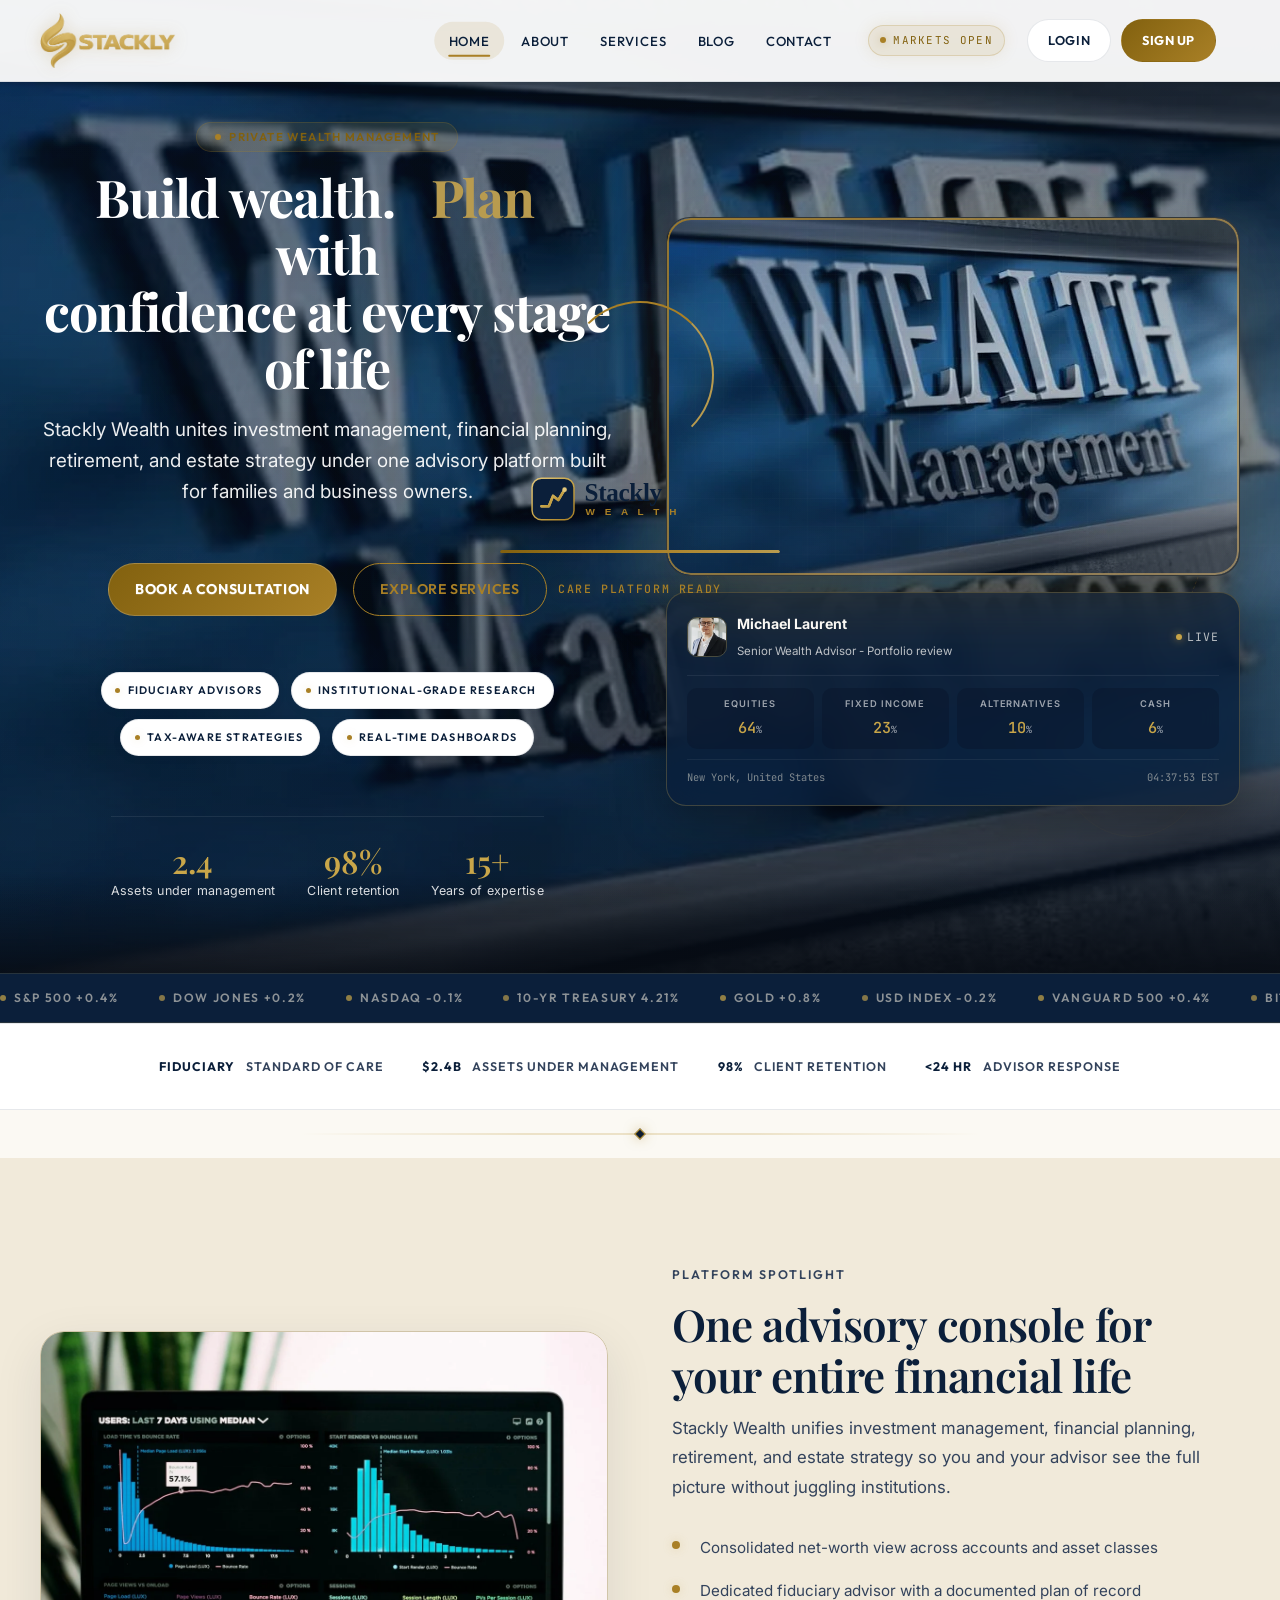
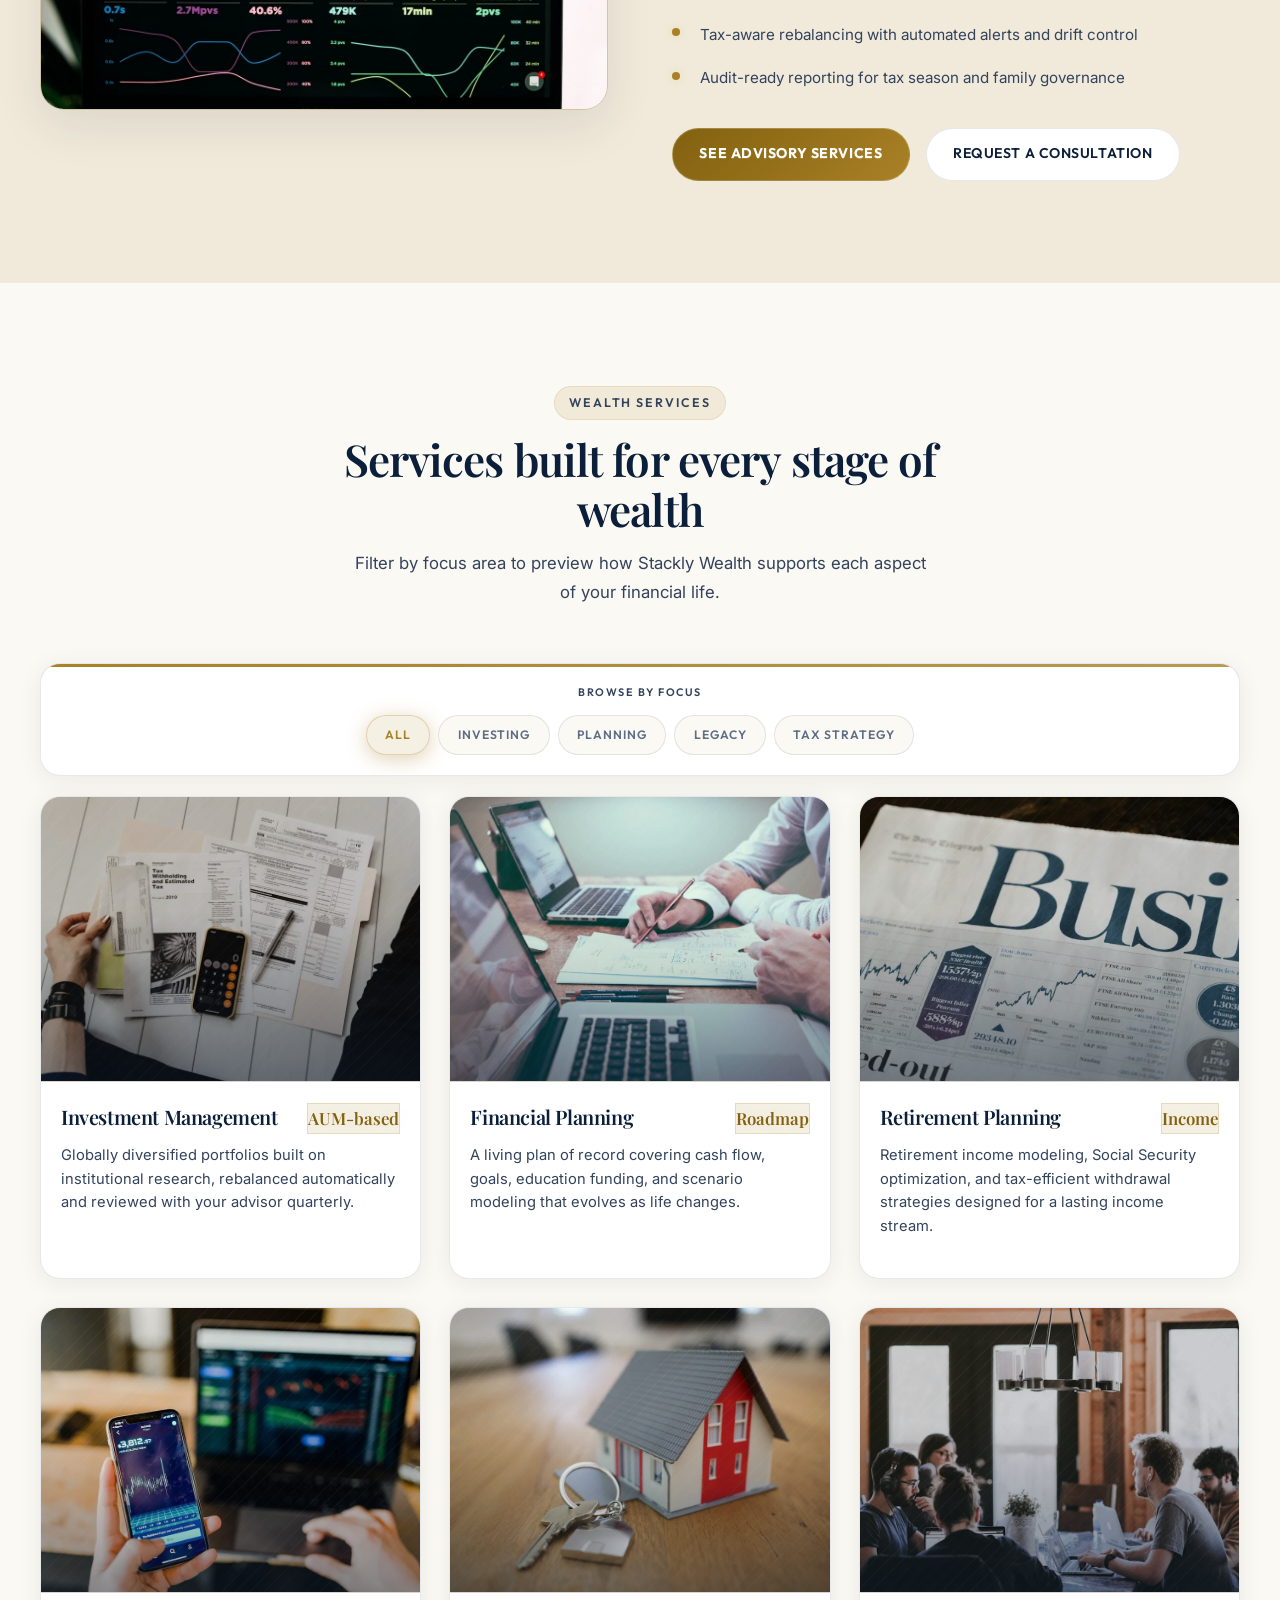
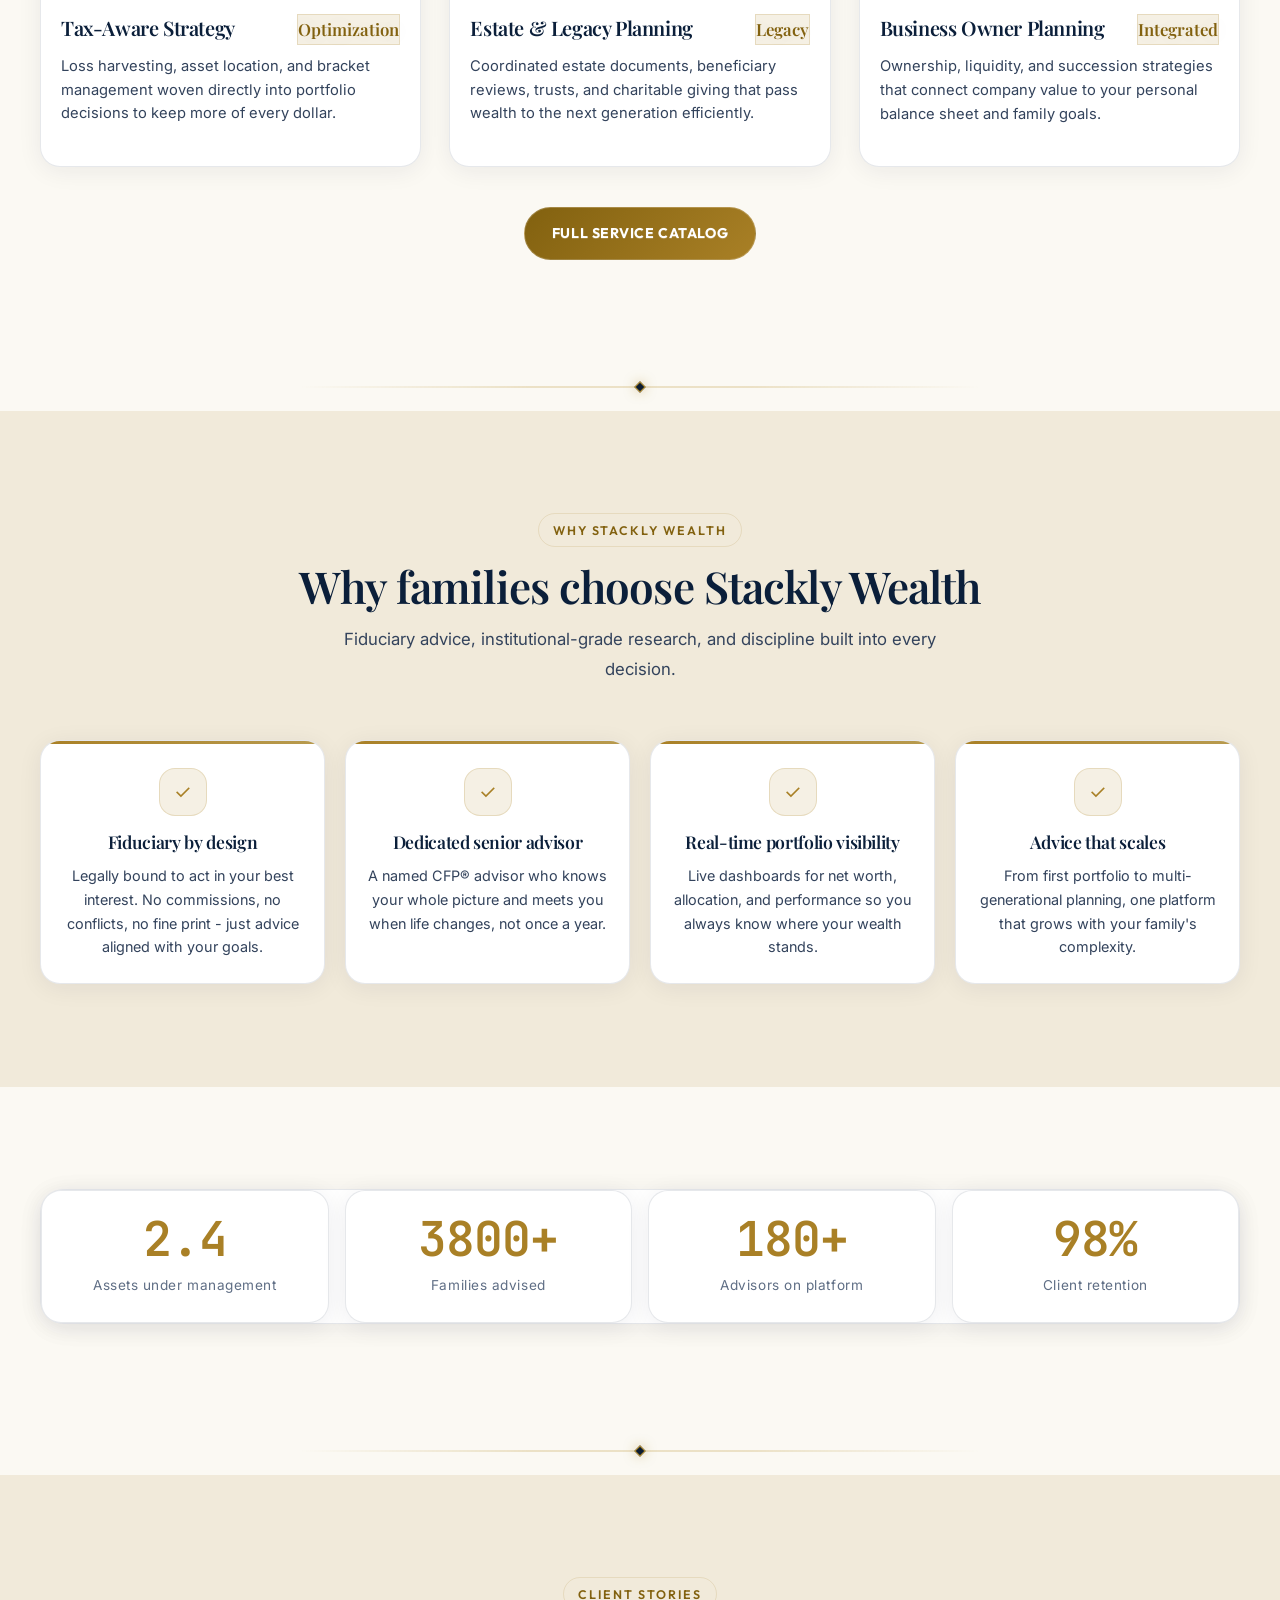
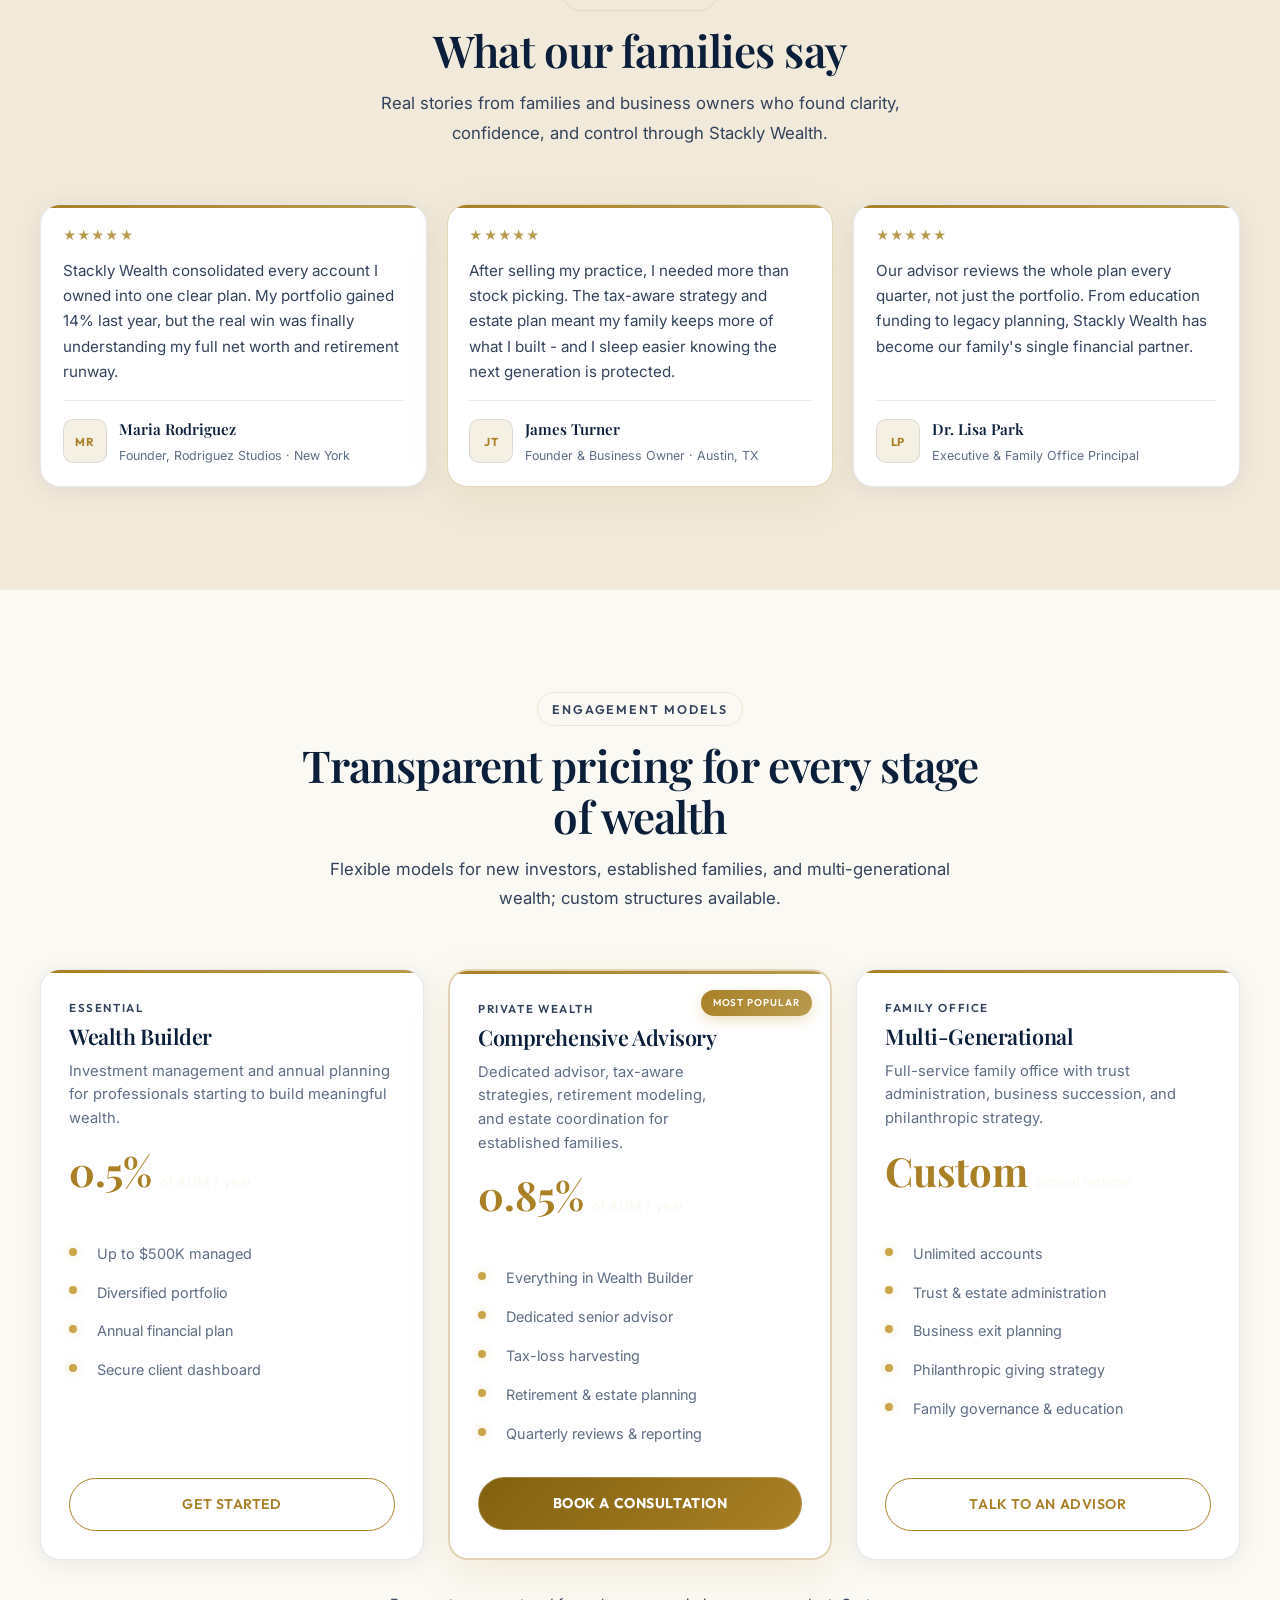
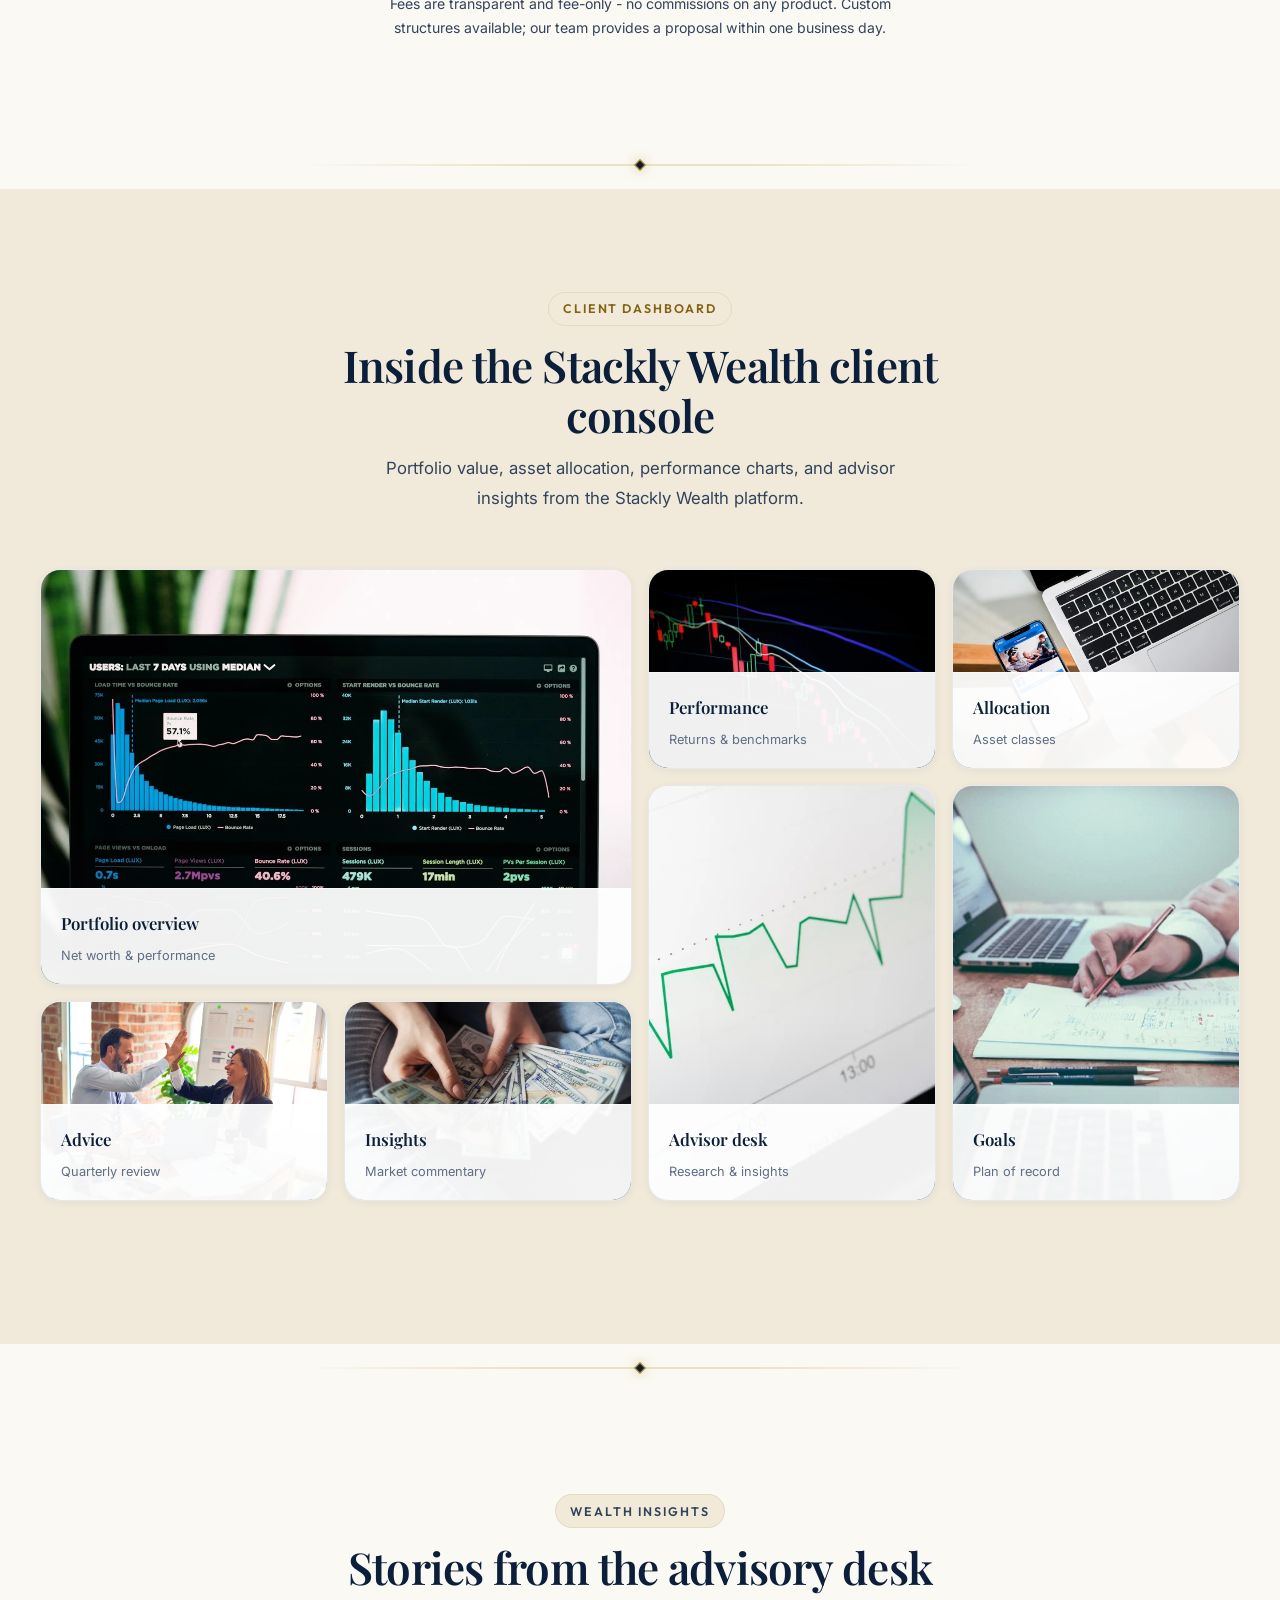
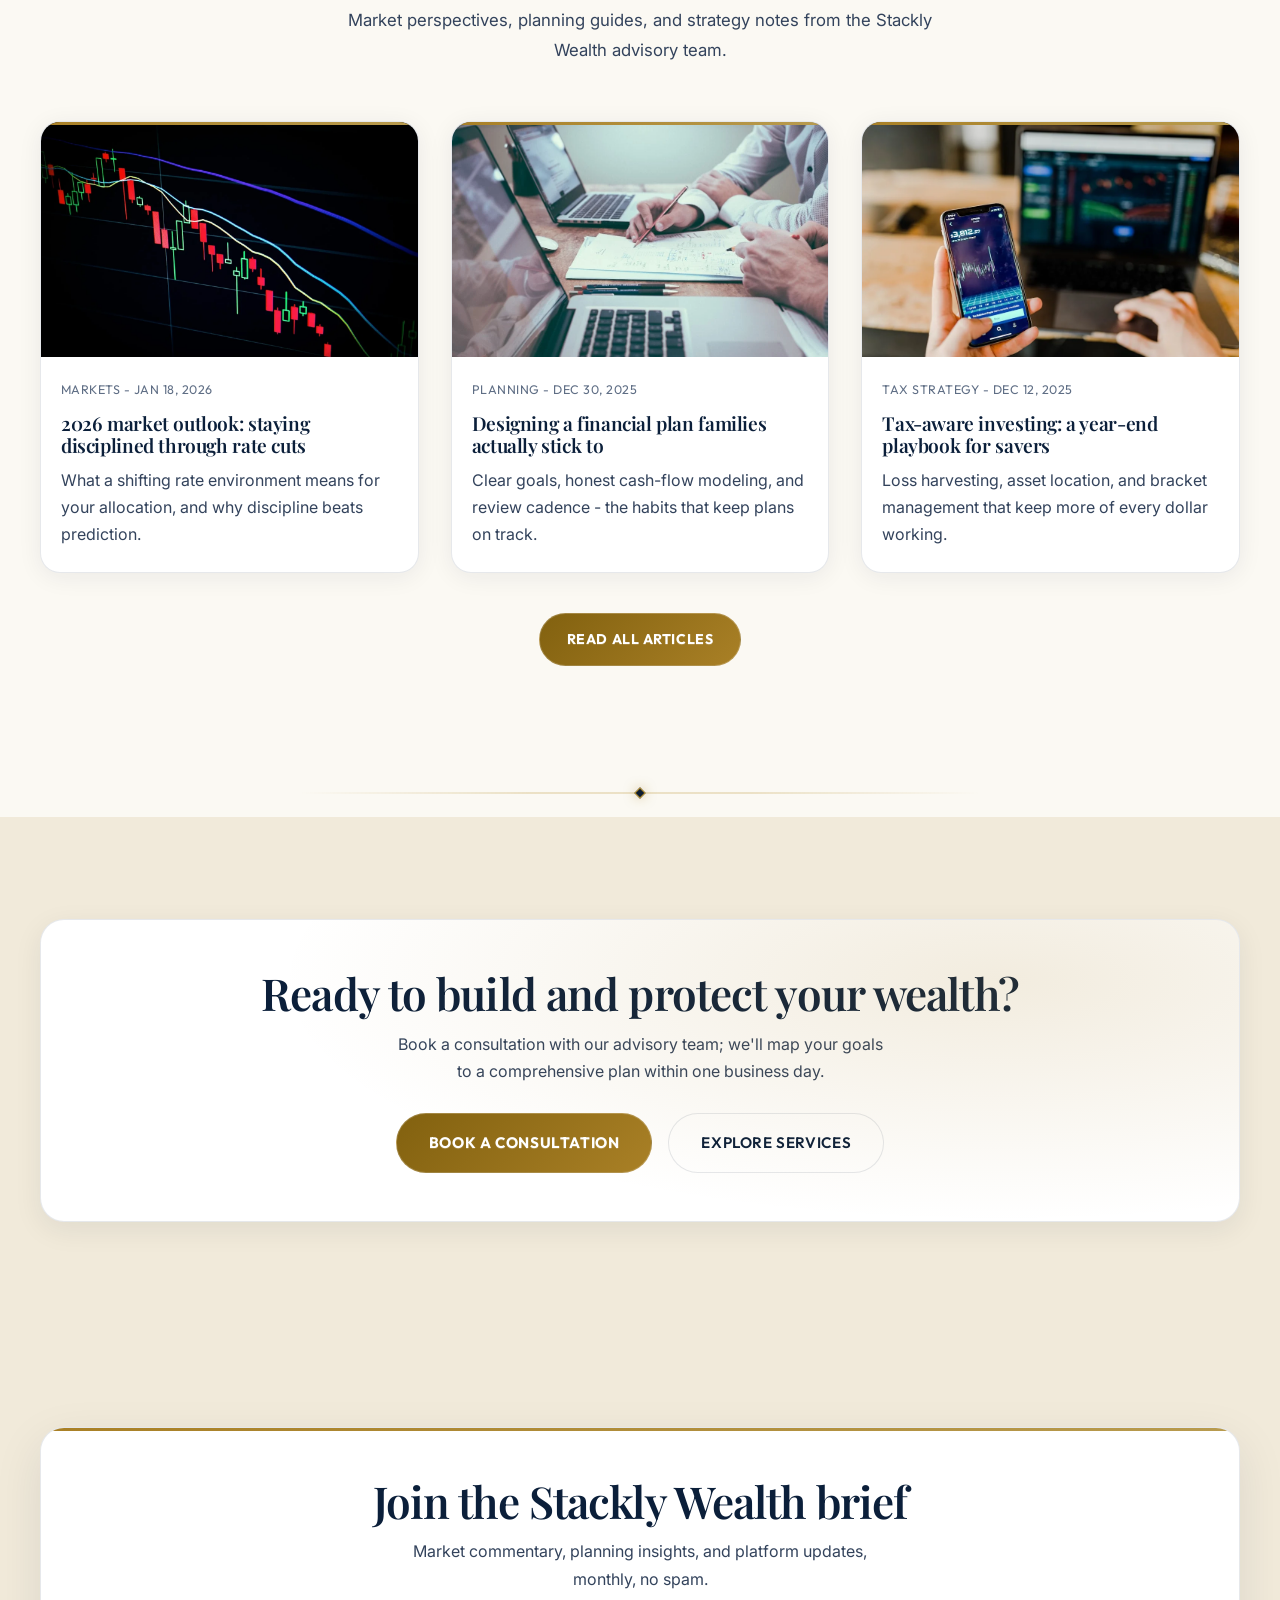
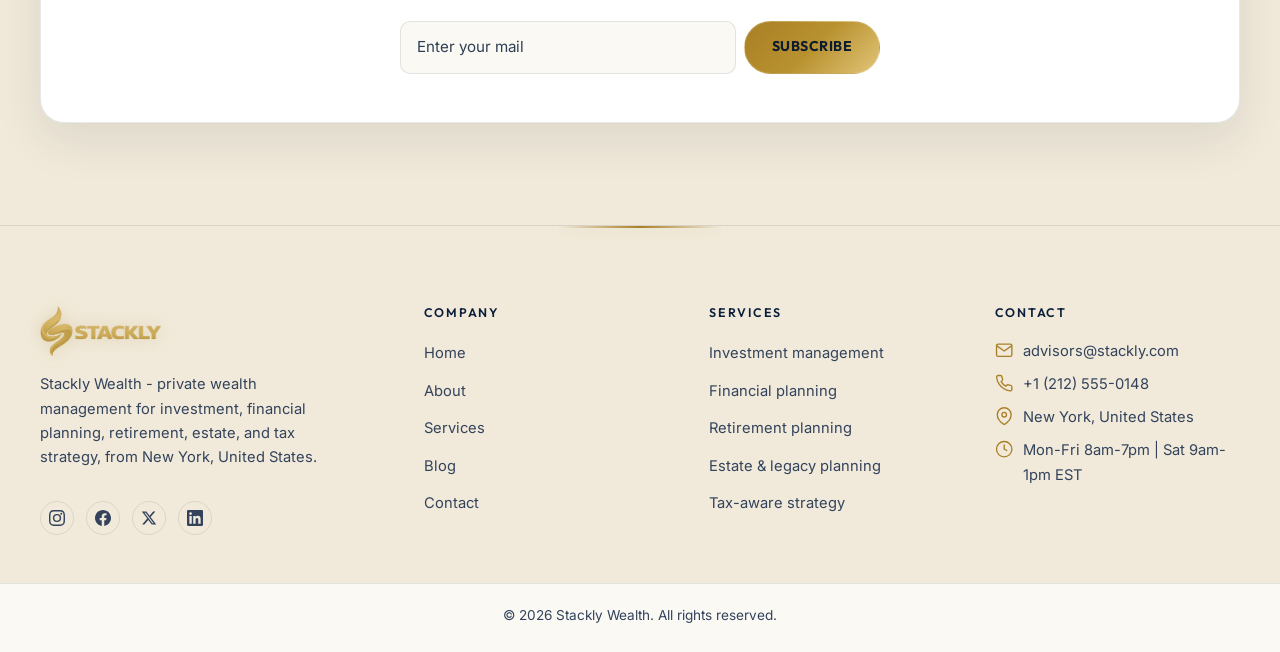
==== index.html @ 8147ce4f "Add files via upload" ====
﻿<!DOCTYPE html>
<html lang="en">
<head>
  <meta charset="UTF-8">
  <meta name="viewport" content="width=device-width, initial-scale=1.0">
  <meta name="description" content="Stackly Wealth - Private wealth management for investment, financial, retirement, estate, and tax planning. Build wealth, protect what matters, and plan for tomorrow.">
  <meta name="theme-color" content="#FBF9F3">
  <title>Stackly Wealth - Private Wealth Management</title>
  <link rel="preconnect" href="https://fonts.googleapis.com">
  <link rel="preconnect" href="https://fonts.gstatic.com" crossorigin>
  <link href="https://fonts.googleapis.com/css2?family=Inter:wght@400;500;600&family=JetBrains+Mono:wght@400;500&family=Outfit:wght@500;600&family=Playfair+Display:wght@500;600;700&display=swap" rel="stylesheet">
  <link rel="stylesheet" href="css/style.css">
  <link rel="stylesheet" href="css/responsive.css">
  <link rel="stylesheet" href="css/premium.css">
  <link rel="stylesheet" href="css/wealth.css">
  <link rel="stylesheet" href="css/light-theme.css">
  <link rel="stylesheet" href="https://cdn.jsdelivr.net/npm/aos@2.3.1/dist/aos.css">
</head>
<body class="page-home page-hero-overlay premium-theme theme-light">

  <div id="preloader" aria-hidden="true">
    <div class="preloader__stage">
      <div class="preloader__ring" aria-hidden="true"><span class="preloader__ring-arc"></span></div>
      <img class="preloader__logo" src="images/stackly-wealth-logo.svg" alt="Stackly Wealth" width="220" height="48" decoding="async">
      <div class="preloader__progress" role="progressbar" aria-label="Loading" aria-valuemin="0" aria-valuemax="100" aria-valuenow="0">
        <span class="preloader__progress-fill"></span>
      </div>
      <p class="preloader__tagline" data-boot-messages="Loading market data...|Syncing portfolios...|Calibrating risk models...|Welcome to Stackly Wealth">Loading market data...</p>
    </div>
  </div>

  <header class="site-header site-header--pro" id="site-header" data-header>
    <div class="container site-header__inner">
      <a class="logo logo--pro" href="index.html" aria-label="Stackly Wealth home">
        <img class="logo__img" src="images/logo.webp" alt="Stackly Wealth" width="200" height="44" decoding="async">
      </a>
      <button type="button" class="nav-toggle" id="nav-toggle" aria-expanded="false" aria-controls="nav-wrap" aria-label="Open menu">
        <span class="nav-toggle__bar"></span>
        <span class="nav-toggle__bar"></span>
        <span class="nav-toggle__bar"></span>
      </button>
      <div class="site-header__nav-wrap" id="nav-wrap">
        <div class="site-header__nav-inner">
          <nav class="site-header__nav" aria-label="Main navigation">
            <ul class="nav-list">
              <li><a class="nav-link is-active" href="index.html" data-nav-file="index.html">Home</a></li>
              <li><a class="nav-link" href="about.html" data-nav-file="about.html">About</a></li>
              <li><a class="nav-link" href="services.html" data-nav-file="services.html">Services</a></li>
              <li><a class="nav-link" href="blog.html" data-nav-file="blog.html">Blog</a></li>
              <li><a class="nav-link" href="contact.html" data-nav-file="contact.html">Contact</a></li>
            </ul>
          </nav>
          <div class="site-header__actions">
            <a class="btn btn--nav-login" href="login.html" data-nav-file="login.html">Login</a>
            <a class="btn btn--nav-register" href="register.html">Sign up</a>
          </div>
        </div>
      </div>
    </div>
  </header>

  <main class="site-main">

    <section class="hero-premium hero-premium--video hero-premium--wealth hero-premium--split-light hero-bg" id="hero" aria-labelledby="hero-title">
      <div class="hero-premium__media" aria-hidden="true">
        <video class="hero-premium__video" autoplay muted loop playsinline preload="auto" poster="images/hero-pic1.webp">
          <source src="images/hero-pic1.mp4" type="video/mp4">
        </video>
        <div class="hero-premium__overlay" aria-hidden="true"></div>
      </div>
      <div class="container hero-split">
        <div class="hero-split__copy" data-aos="fade-right">
          <div class="hero-premium__content hero-wealth-hero__content">
            <span class="hero-premium__kicker">Private wealth management</span>
            <h1 id="hero-title">Build wealth. <span class="hero-premium__accent hero-rotate" data-hero-rotate data-hero-words="Invest|Plan|Protect|Grow">Invest</span> with<br>confidence at every stage of life</h1>
            <p class="hero-premium__lead lead">Stackly Wealth unites investment management, financial planning, retirement, and estate strategy under one advisory platform built for families and business owners.</p>
            <div class="hero-premium__actions">
              <a class="btn btn--primary" href="404.html">Book a consultation</a>
              <a class="btn btn--outline-dark" href="404.html">Explore services</a>
            </div>
            <ul class="hero-premium__brands" aria-label="Platform trust markers">
              <li class="hero-premium__brand-pill">Fiduciary advisors</li>
              <li class="hero-premium__brand-pill">Institutional-grade research</li>
              <li class="hero-premium__brand-pill">Tax-aware strategies</li>
              <li class="hero-premium__brand-pill">Real-time dashboards</li>
            </ul>
            <div class="hero-wealth-stats hero-wealth-stats--inline" data-hero-stats data-aos="fade-up" data-aos-delay="100">
              <div class="hero-wealth-stats__item">
                <span class="hero-wealth-stats__value"><span class="stat-counter" data-target="2.4" data-format="billion" data-prefix="$" data-decimals="1">0</span></span>
                <span class="hero-wealth-stats__label">Assets under management</span>
              </div>
              <div class="hero-wealth-stats__item">
                <span class="hero-wealth-stats__value"><span class="stat-counter" data-target="98" data-format="percent">0</span></span>
                <span class="hero-wealth-stats__label">Client retention</span>
              </div>
              <div class="hero-wealth-stats__item">
                <span class="hero-wealth-stats__value"><span class="stat-counter" data-target="15" data-format="plus">0</span></span>
                <span class="hero-wealth-stats__label">Years of expertise</span>
              </div>
            </div>
          </div>
        </div>
        <div class="hero-split__visual" data-aos="fade-left" data-aos-delay="100">
          <span class="hero-split__aura hero-split__aura--indigo" aria-hidden="true"></span>
          <span class="hero-split__aura hero-split__aura--coral" aria-hidden="true"></span>
          <span class="hero-split__orbit" aria-hidden="true"></span>
          <div class="hero-split__media-card">
            <span class="hero-split__media-shine" aria-hidden="true"></span>
            <span class="hero-split__media-grid" aria-hidden="true"></span>
            <div class="hero-premium__video hero-premium__video--image" role="img" aria-label="Wealth advisor reviewing portfolio performance on a laptop" style="background-image:url('images/hero-pic1.webp')"></div>
            <div class="hero-premium__overlay hero-split__overlay" aria-hidden="true"></div>
          </div>
          <aside class="hero-portfolio-strip hero-split__telemetry" data-hero-telemetry aria-label="Live portfolio preview">
            <div class="hero-portfolio-strip__session">
              <img class="hero-portfolio-strip__avatar" src="images/advisor-1.webp" alt="" width="40" height="40" loading="lazy" decoding="async">
              <div>
                <strong>Michael Laurent</strong>
                <span>Senior Wealth Advisor - Portfolio review</span>
              </div>
              <span class="hero-portfolio-strip__live"><span class="hero-portfolio-strip__dot" aria-hidden="true"></span> Live</span>
            </div>
            <dl class="hero-portfolio-strip__grid">
              <div><dt>Equities</dt><dd><span data-telemetry="hr">62</span><small>%</small></dd></div>
              <div><dt>Fixed income</dt><dd><span data-telemetry="spo2">24</span><small>%</small></dd></div>
              <div><dt>Alternatives</dt><dd><span data-telemetry="bp">9</span><small>%</small></dd></div>
              <div><dt>Cash</dt><dd><span data-telemetry="temp">5</span><small>%</small></dd></div>
            </dl>
            <div class="hero-portfolio-strip__footer">
              <span data-telemetry="coords">New York, United States</span>
              <span data-telemetry="clock">00:00:00 EST</span>
            </div>
          </aside>
        </div>
      </div>
    </section>

    <div class="market-signal-rail" aria-hidden="true">
      <div class="market-signal-rail__track">
        <span>S&amp;P 500 +0.4%</span><span>Dow Jones +0.2%</span><span>Nasdaq -0.1%</span><span>10-Yr Treasury 4.21%</span><span>Gold +0.8%</span><span>USD Index -0.2%</span><span>Vanguard 500 +0.4%</span><span>Bitcoin +2.1%</span><span>Oil +0.3%</span><span>Fed Funds 4.25%</span>
        <span>S&amp;P 500 +0.4%</span><span>Dow Jones +0.2%</span><span>Nasdaq -0.1%</span><span>10-Yr Treasury 4.21%</span><span>Gold +0.8%</span><span>USD Index -0.2%</span><span>Vanguard 500 +0.4%</span><span>Bitcoin +2.1%</span><span>Oil +0.3%</span><span>Fed Funds 4.25%</span>
      </div>
    </div>

    <div class="trust-strip" aria-label="Trust indicators">
      <div class="container">
        <ul class="trust-strip__list">
          <li class="trust-strip__item"><strong>Fiduciary</strong> standard of care</li>
          <li class="trust-strip__item"><strong>$2.4B</strong> assets under management</li>
          <li class="trust-strip__item"><strong>98%</strong> client retention</li>
          <li class="trust-strip__item"><strong>&lt;24 hr</strong> advisor response</li>
        </ul>
      </div>
    </div>

    <section class="section section--dark" id="featured">
      <div class="container split-layout">
        <div class="split-layout__image" data-aos="fade-right">
          <img src="images/portfolio-dashboard.webp" alt="Stackly Wealth portfolio dashboard showing asset allocation and performance" width="900" height="680" loading="lazy" decoding="async">
        </div>
        <div data-aos="fade-left">
          <p class="section__kicker">Platform spotlight</p>
          <h2 class="section__title">One advisory console for your entire financial life</h2>
          <p class="split-layout__lead">Stackly Wealth unifies investment management, financial planning, retirement, and estate strategy so you and your advisor see the full picture without juggling institutions.</p>
          <ul class="checklist">
            <li>Consolidated net-worth view across accounts and asset classes</li>
            <li>Dedicated fiduciary advisor with a documented plan of record</li>
            <li>Tax-aware rebalancing with automated alerts and drift control</li>
            <li>Audit-ready reporting for tax season and family governance</li>
          </ul>
          <div class="split-layout__actions">
            <a class="btn btn--primary" href="404.html">See advisory services</a>
            <a class="btn btn--outline-light" href="404.html">Request a consultation</a>
          </div>
        </div>
      </div>
    </section>



    <section class="section section--dark section--menu-preview" id="services-preview">
      <div class="container">
        <header class="section__head section__head--center">
          <p class="section__kicker" data-aos="fade-up">Wealth services</p>
          <h2 class="section__title" data-aos="fade-up" data-aos-delay="100">Services built for every stage of wealth</h2>
          <p class="section__lead" data-aos="fade-up" data-aos-delay="150">Filter by focus area to preview how Stackly Wealth supports each aspect of your financial life.</p>
        </header>
        <div class="menu-filter-bar" data-aos="fade-up">
          <div class="menu-filter-shell glass-card">
            <p class="menu-filter-shell__label">Browse by focus</p>
            <div class="menu-tabs" data-menu-filter role="tablist" aria-label="Filter services">
              <a class="menu-tab is-active" href="404.html">All</a>
              <a class="menu-tab" href="404.html">Investing</a>
              <a class="menu-tab" href="404.html">Planning</a>
              <a class="menu-tab" href="404.html">Legacy</a>
              <a class="menu-tab" href="404.html">Tax Strategy</a>
            </div>
          </div>
        </div>
        <div class="dish-grid" data-menu-board data-aos="fade-up">
          <article class="dish-card glass-card menu-item" data-category="investing">
            <div class="dish-card__image dish-card__image--empty">
              <img src="images/investment-management.webp" alt="Investment management portfolio" width="600" height="450" loading="lazy" decoding="async">
            </div>
            <div class="dish-card__body">
              <div class="dish-card__meta"><h3 class="dish-card__name">Investment Management</h3><span class="dish-card__price">AUM-based</span></div>
              <p class="dish-card__desc">Globally diversified portfolios built on institutional research, rebalanced automatically and reviewed with your advisor quarterly.</p>
            </div>
          </article>
          <article class="dish-card glass-card menu-item" data-category="planning">
            <div class="dish-card__image dish-card__image--empty">
              <img src="images/financial-planning.webp" alt="Comprehensive financial planning" width="600" height="450" loading="lazy" decoding="async">
            </div>
            <div class="dish-card__body">
              <div class="dish-card__meta"><h3 class="dish-card__name">Financial Planning</h3><span class="dish-card__price">Roadmap</span></div>
              <p class="dish-card__desc">A living plan of record covering cash flow, goals, education funding, and scenario modeling that evolves as life changes.</p>
            </div>
          </article>
          <article class="dish-card glass-card menu-item" data-category="planning">
            <div class="dish-card__image dish-card__image--empty">
              <img src="images/retirement-planning.webp" alt="Retirement planning advisor" width="600" height="450" loading="lazy" decoding="async">
            </div>
            <div class="dish-card__body">
              <div class="dish-card__meta"><h3 class="dish-card__name">Retirement Planning</h3><span class="dish-card__price">Income</span></div>
              <p class="dish-card__desc">Retirement income modeling, Social Security optimization, and tax-efficient withdrawal strategies designed for a lasting income stream.</p>
            </div>
          </article>
          <article class="dish-card glass-card menu-item" data-category="tax">
            <div class="dish-card__image dish-card__image--empty">
              <img src="images/tax-strategy.webp" alt="Tax-aware wealth strategy" width="600" height="450" loading="lazy" decoding="async">
            </div>
            <div class="dish-card__body">
              <div class="dish-card__meta"><h3 class="dish-card__name">Tax-Aware Strategy</h3><span class="dish-card__price">Optimization</span></div>
              <p class="dish-card__desc">Loss harvesting, asset location, and bracket management woven directly into portfolio decisions to keep more of every dollar.</p>
            </div>
          </article>
          <article class="dish-card glass-card menu-item" data-category="legacy">
            <div class="dish-card__image dish-card__image--empty">
              <img src="images/estate-planning.webp" alt="Estate and legacy planning" width="600" height="450" loading="lazy" decoding="async">
            </div>
            <div class="dish-card__body">
              <div class="dish-card__meta"><h3 class="dish-card__name">Estate &amp; Legacy Planning</h3><span class="dish-card__price">Legacy</span></div>
              <p class="dish-card__desc">Coordinated estate documents, beneficiary reviews, trusts, and charitable giving that pass wealth to the next generation efficiently.</p>
            </div>
          </article>
          <article class="dish-card glass-card menu-item" data-category="planning">
            <div class="dish-card__image dish-card__image--empty">
              <img src="images/business-owner.webp" alt="Business owner planning" width="600" height="450" loading="lazy" decoding="async">
            </div>
            <div class="dish-card__body">
              <div class="dish-card__meta"><h3 class="dish-card__name">Business Owner Planning</h3><span class="dish-card__price">Integrated</span></div>
              <p class="dish-card__desc">Ownership, liquidity, and succession strategies that connect company value to your personal balance sheet and family goals.</p>
            </div>
          </article>
        </div>
        <div class="section-cta__actions" data-aos="fade-up">
          <a class="btn btn--primary" href="404.html">Full service catalog</a>
        </div>
      </div>
    </section>

    <section class="section section--canvas" id="why-us">
      <div class="container">
        <header class="section__head section__head--center">
          <p class="section__kicker" data-aos="fade-up">Why Stackly Wealth</p>
          <h2 class="section__title" data-aos="fade-up" data-aos-delay="100">Why families choose Stackly Wealth</h2>
          <p class="section__lead" data-aos="fade-up" data-aos-delay="150">Fiduciary advice, institutional-grade research, and discipline built into every decision.</p>
        </header>
        <div class="why-grid">
          <article class="why-card glass-card" data-aos="fade-up">
            <span class="why-card__icon" aria-hidden="true">&#10003;</span>
            <h3>Fiduciary by design</h3>
            <p>Legally bound to act in your best interest. No commissions, no conflicts, no fine print - just advice aligned with your goals.</p>
          </article>
          <article class="why-card glass-card" data-aos="fade-up" data-aos-delay="50">
            <span class="why-card__icon" aria-hidden="true">&#10003;</span>
            <h3>Dedicated senior advisor</h3>
            <p>A named CFP&reg; advisor who knows your whole picture and meets you when life changes, not once a year.</p>
          </article>
          <article class="why-card glass-card" data-aos="fade-up" data-aos-delay="100">
            <span class="why-card__icon" aria-hidden="true">&#10003;</span>
            <h3>Real-time portfolio visibility</h3>
            <p>Live dashboards for net worth, allocation, and performance so you always know where your wealth stands.</p>
          </article>
          <article class="why-card glass-card" data-aos="fade-up" data-aos-delay="150">
            <span class="why-card__icon" aria-hidden="true">&#10003;</span>
            <h3>Advice that scales</h3>
            <p>From first portfolio to multi-generational planning, one platform that grows with your family's complexity.</p>
          </article>
        </div>
      </div>
    </section>

    <section class="section section--cream" id="stats">
      <div class="container">
        <div class="stats-band" data-aos="fade-up">
          <div class="stat-item">
            <span class="stat-item__value"><span class="stat-counter" data-target="2.4" data-format="billion" data-prefix="$" data-decimals="1">0</span></span>
            <span class="stat-item__label">Assets under management</span>
          </div>
          <div class="stat-item">
            <span class="stat-item__value"><span class="stat-counter" data-target="3800" data-format="plus">0</span></span>
            <span class="stat-item__label">Families advised</span>
          </div>
          <div class="stat-item">
            <span class="stat-item__value"><span class="stat-counter" data-target="180" data-format="plus">0</span></span>
            <span class="stat-item__label">Advisors on platform</span>
          </div>
          <div class="stat-item">
            <span class="stat-item__value"><span class="stat-counter" data-target="98" data-format="percent">0</span></span>
            <span class="stat-item__label">Client retention</span>
          </div>
        </div>
      </div>
    </section>

    <section class="section section--dark section--testimonials" id="testimonials">
      <div class="container">
        <header class="section__head section__head--center">
          <p class="section__kicker" data-aos="fade-up">Client stories</p>
          <h2 class="section__title" data-aos="fade-up" data-aos-delay="100">What our families say</h2>
          <p class="section__lead" data-aos="fade-up" data-aos-delay="150">Real stories from families and business owners who found clarity, confidence, and control through Stackly Wealth.</p>
        </header>
        <div class="testimonial-grid" data-aos="fade-up" aria-label="Client testimonials">
          <article class="testimonial-card glass-card">
            <div class="testimonial-card__stars" aria-label="5 out of 5 stars">&#9733;&#9733;&#9733;&#9733;&#9733;</div>
            <blockquote class="testimonial-card__quote">Stackly Wealth consolidated every account I owned into one clear plan. My portfolio gained 14% last year, but the real win was finally understanding my full net worth and retirement runway.</blockquote>
            <footer class="testimonial-card__author">
              <span class="testimonial-card__avatar" aria-hidden="true">MR</span>
              <div class="testimonial-card__meta">
                <strong>Maria Rodriguez</strong>
                <span>Founder, Rodriguez Studios · New York</span>
              </div>
            </footer>
          </article>
          <article class="testimonial-card testimonial-card--featured glass-card">
            <div class="testimonial-card__stars" aria-label="5 out of 5 stars">&#9733;&#9733;&#9733;&#9733;&#9733;</div>
            <blockquote class="testimonial-card__quote">After selling my practice, I needed more than stock picking. The tax-aware strategy and estate plan meant my family keeps more of what I built - and I sleep easier knowing the next generation is protected.</blockquote>
            <footer class="testimonial-card__author">
              <span class="testimonial-card__avatar" aria-hidden="true">JT</span>
              <div class="testimonial-card__meta">
                <strong>James Turner</strong>
                <span>Founder &amp; Business Owner · Austin, TX</span>
              </div>
            </footer>
          </article>
          <article class="testimonial-card glass-card">
            <div class="testimonial-card__stars" aria-label="5 out of 5 stars">&#9733;&#9733;&#9733;&#9733;&#9733;</div>
            <blockquote class="testimonial-card__quote">Our advisor reviews the whole plan every quarter, not just the portfolio. From education funding to legacy planning, Stackly Wealth has become our family's single financial partner.</blockquote>
            <footer class="testimonial-card__author">
              <span class="testimonial-card__avatar" aria-hidden="true">LP</span>
              <div class="testimonial-card__meta">
                <strong>Dr. Lisa Park</strong>
                <span>Executive &amp; Family Office Principal</span>
              </div>
            </footer>
          </article>
        </div>
      </div>
    </section>

    <section class="section section--cream section--pricing" id="pricing">
      <div class="container">
        <header class="section__head section__head--center">
          <p class="section__kicker" data-aos="fade-up">Engagement models</p>
          <h2 class="section__title" data-aos="fade-up" data-aos-delay="100">Transparent pricing for every stage of wealth</h2>
          <p class="section__lead" data-aos="fade-up" data-aos-delay="150">Flexible models for new investors, established families, and multi-generational wealth; custom structures available.</p>
        </header>
        <div class="pricing-grid">
          <article class="pricing-card" data-aos="fade-up">
            <div class="pricing-card__head">
              <p class="pricing-card__tier">Essential</p>
              <h3 class="pricing-card__name">Wealth Builder</h3>
              <p class="pricing-card__desc">Investment management and annual planning for professionals starting to build meaningful wealth.</p>
            </div>
            <div class="pricing-card__price">
              <span class="pricing-card__amount">0.5%</span>
              <span class="pricing-card__period">of AUM / year</span>
            </div>
            <ul class="pricing-card__features checklist">
              <li>Up to $500K managed</li>
              <li>Diversified portfolio</li>
              <li>Annual financial plan</li>
              <li>Secure client dashboard</li>
            </ul>
            <a class="btn btn--outline-dark pricing-card__cta" href="404.html">Get started</a>
          </article>
          <article class="pricing-card pricing-card--featured" data-aos="fade-up" data-aos-delay="50">
            <span class="pricing-card__badge">Most popular</span>
            <div class="pricing-card__head">
              <p class="pricing-card__tier">Private Wealth</p>
              <h3 class="pricing-card__name">Comprehensive Advisory</h3>
              <p class="pricing-card__desc">Dedicated advisor, tax-aware strategies, retirement modeling, and estate coordination for established families.</p>
            </div>
            <div class="pricing-card__price">
              <span class="pricing-card__amount">0.85%</span>
              <span class="pricing-card__period">of AUM / year</span>
            </div>
            <ul class="pricing-card__features checklist">
              <li>Everything in Wealth Builder</li>
              <li>Dedicated senior advisor</li>
              <li>Tax-loss harvesting</li>
              <li>Retirement &amp; estate planning</li>
              <li>Quarterly reviews &amp; reporting</li>
            </ul>
            <a class="btn btn--primary pricing-card__cta" href="404.html">Book a consultation</a>
          </article>
          <article class="pricing-card" data-aos="fade-up" data-aos-delay="100">
            <div class="pricing-card__head">
              <p class="pricing-card__tier">Family Office</p>
              <h3 class="pricing-card__name">Multi-Generational</h3>
              <p class="pricing-card__desc">Full-service family office with trust administration, business succession, and philanthropic strategy.</p>
            </div>
            <div class="pricing-card__price">
              <span class="pricing-card__amount">Custom</span>
              <span class="pricing-card__period">annual retainer</span>
            </div>
            <ul class="pricing-card__features checklist">
              <li>Unlimited accounts</li>
              <li>Trust &amp; estate administration</li>
              <li>Business exit planning</li>
              <li>Philanthropic giving strategy</li>
              <li>Family governance &amp; education</li>
            </ul>
            <a class="btn btn--outline-dark pricing-card__cta" href="404.html">Talk to an advisor</a>
          </article>
        </div>
        <p class="pricing-note" data-aos="fade-up">Fees are transparent and fee-only - no commissions on any product. Custom structures available; our team provides a proposal within one business day.</p>
      </div>
    </section>

    <section class="section section--dark section--gallery-preview" id="gallery-preview">
      <div class="container">
        <header class="section__head section__head--center">
          <p class="section__kicker" data-aos="fade-up">Client dashboard</p>
          <h2 class="section__title" data-aos="fade-up" data-aos-delay="100">Inside the Stackly Wealth client console</h2>
          <p class="section__lead" data-aos="fade-up" data-aos-delay="150">Portfolio value, asset allocation, performance charts, and advisor insights from the Stackly Wealth platform.</p>
        </header>
        <div class="gallery-showcase" data-aos="fade-up">
          <div class="gallery-showcase__item gallery-showcase__item--hero">
            <img src="images/portfolio-dashboard.webp" alt="Main wealth management dashboard" width="900" height="700" loading="lazy" decoding="async">
            <span class="gallery-showcase__caption"><strong>Portfolio overview</strong><span>Net worth &amp; performance</span></span>
          </div>
          <div class="gallery-showcase__item">
            <img src="images/performance-chart.webp" alt="Performance chart view" width="600" height="600" loading="lazy" decoding="async">
            <span class="gallery-showcase__caption"><strong>Performance</strong><span>Returns &amp; benchmarks</span></span>
          </div>
          <div class="gallery-showcase__item">
            <img src="images/client-portal.webp" alt="Asset allocation pie chart" width="600" height="600" loading="lazy" decoding="async">
            <span class="gallery-showcase__caption"><strong>Allocation</strong><span>Asset classes</span></span>
          </div>
          <div class="gallery-showcase__item gallery-showcase__item--tall">
            <img src="images/analysis-dash.webp" alt="Advisor analytics interface" width="600" height="800" loading="lazy" decoding="async">
            <span class="gallery-showcase__caption"><strong>Advisor desk</strong><span>Research &amp; insights</span></span>
          </div>
          <div class="gallery-showcase__item gallery-showcase__item--tall">
            <img src="images/financial-planning.webp" alt="Financial goals tracker" width="600" height="800" loading="lazy" decoding="async">
            <span class="gallery-showcase__caption"><strong>Goals</strong><span>Plan of record</span></span>
          </div>
          <div class="gallery-showcase__item">
            <img src="images/advisor-meeting.webp" alt="Advisor client meeting" width="600" height="600" loading="lazy" decoding="async">
            <span class="gallery-showcase__caption"><strong>Advice</strong><span>Quarterly review</span></span>
          </div>
          <div class="gallery-showcase__item">
            <img src="images/wealth-insights.webp" alt="Wealth insights and commentary" width="600" height="600" loading="lazy" decoding="async">
            <span class="gallery-showcase__caption"><strong>Insights</strong><span>Market commentary</span></span>
          </div>
        </div>
      </div>
    </section>

    <section class="section section--cream" id="blog-preview">
      <div class="container">
        <header class="section__head section__head--center">
          <p class="section__kicker" data-aos="fade-up">Wealth insights</p>
          <h2 class="section__title" data-aos="fade-up" data-aos-delay="100">Stories from the advisory desk</h2>
          <p class="section__lead" data-aos="fade-up" data-aos-delay="150">Market perspectives, planning guides, and strategy notes from the Stackly Wealth advisory team.</p>
        </header>
        <div class="blog-grid">
          <article class="blog-card glass-card" data-aos="fade-up">
            <div class="blog-card__thumb"><img src="images/performance-chart.webp" alt="Market outlook article" width="600" height="375" loading="lazy" decoding="async"></div>
            <div class="blog-card__body">
              <p class="blog-card__meta">Markets - Jan 18, 2026</p>
              <h3>2026 market outlook: staying disciplined through rate cuts</h3>
              <p>What a shifting rate environment means for your allocation, and why discipline beats prediction.</p>
            </div>
          </article>
          <article class="blog-card glass-card" data-aos="fade-up" data-aos-delay="50">
            <div class="blog-card__thumb"><img src="images/financial-planning.webp" alt="Financial planning article" width="600" height="375" loading="lazy" decoding="async"></div>
            <div class="blog-card__body">
              <p class="blog-card__meta">Planning - Dec 30, 2025</p>
              <h3>Designing a financial plan families actually stick to</h3>
              <p>Clear goals, honest cash-flow modeling, and review cadence - the habits that keep plans on track.</p>
            </div>
          </article>
          <article class="blog-card glass-card" data-aos="fade-up" data-aos-delay="100">
            <div class="blog-card__thumb"><img src="images/tax-strategy.webp" alt="Tax strategy article" width="600" height="375" loading="lazy" decoding="async"></div>
            <div class="blog-card__body">
              <p class="blog-card__meta">Tax strategy - Dec 12, 2025</p>
              <h3>Tax-aware investing: a year-end playbook for savers</h3>
              <p>Loss harvesting, asset location, and bracket management that keep more of every dollar working.</p>
            </div>
          </article>
        </div>
        <div class="section-cta__actions" data-aos="fade-up">
          <a class="btn btn--primary" href="404.html">Read all articles</a>
        </div>
      </div>
    </section>

    <section class="section section--dark" id="reserve-cta">
      <div class="container">
        <div class="cta-band" data-aos="fade-up">
          <h2>Ready to build and protect your wealth?</h2>
          <p>Book a consultation with our advisory team; we'll map your goals to a comprehensive plan within one business day.</p>
          <div class="cta-band__actions">
            <a class="btn btn--primary btn--lg" href="404.html">Book a consultation</a>
            <a class="btn btn--outline-light btn--lg btn--no-hover-color" href="404.html">Explore services</a>
          </div>
        </div>
      </div>
    </section>

    <section class="section section--dark" id="newsletter">
      <div class="container">
        <div class="cta-band cta-band--newsletter glass-card" data-aos="fade-up">
          <h2>Join the Stackly Wealth brief</h2>
          <p>Market commentary, planning insights, and platform updates, monthly, no spam.</p>
          <form id="newsletter-form" class="cta-band__form form" data-validate action="#" method="post" novalidate>
            <div class="form-field cta-band__field">
              <label for="newsletter-email" class="visually-hidden">Email address</label>
              <div class="cta-band__controls">
                <input id="newsletter-email" name="email" type="email" autocomplete="email" placeholder="Enter your mail" required>
                <button type="submit" class="btn btn--on-accent">Subscribe</button>
              </div>
              <span class="field-error">Enter a valid email address.</span>
            </div>
          </form>
          <p class="cta-band__success is-hidden" id="newsletter-success" role="status">Thank you, you're on the list. Redirecting...</p>
        </div>
      </div>
    </section>
  </main>

  <footer class="footer-premium footer-premium--pro" id="site-footer">
    <div class="container footer-premium__grid">
      <div class="footer-brand">
        <a class="logo logo--pro" href="index.html" aria-label="Stackly Wealth home">
          <img class="logo__img" src="images/logo.webp" alt="Stackly Wealth" width="200" height="44" decoding="async">
        </a>
        <p>Stackly Wealth - private wealth management for investment, financial planning, retirement, estate, and tax strategy, from New York, United States.</p>
        <div class="footer-social">
          <a href="404.html" aria-label="Instagram"><svg viewBox="0 0 24 24" aria-hidden="true"><path d="M12 2.163c3.204 0 3.584.012 4.85.07 3.252.148 4.771 1.691 4.919 4.919.058 1.265.069 1.645.069 4.849 0 3.205-.012 3.584-.069 4.849-.149 3.225-1.664 4.771-4.919 4.919-1.266.058-1.644.07-4.85.07-3.204 0-3.584-.012-4.849-.07-3.26-.149-4.771-1.699-4.919-4.92-.058-1.265-.07-1.644-.07-4.849 0-3.204.013-3.583.07-4.849.149-3.227 1.664-4.771 4.919-4.919 1.266-.057 1.645-.069 4.849-.069zM12 0C8.741 0 8.333.014 7.053.072 2.695.272.273 2.69.073 7.052.014 8.333 0 8.741 0 12c0 3.259.014 3.668.072 4.948.2 4.358 2.618 6.78 6.98 6.98 1.281.058 1.689.072 4.948.072 3.259 0 3.668-.014 4.948-.072 4.354-.2 6.782-2.618 6.979-6.98.059-1.28.073-1.689.073-4.948 0-3.259-.014-3.667-.072-4.947-.196-4.354-2.617-6.78-6.979-6.98C15.668.014 15.259 0 12 0zm0 5.838a6.162 6.162 0 100 12.324 6.162 6.162 0 000-12.324zM12 16a4 4 0 110-8 4 4 0 010 8zm6.406-11.845a1.44 1.44 0 110 2.881 1.44 1.44 0 010-2.881z"/></svg></a>
          <a href="404.html" aria-label="Facebook"><svg viewBox="0 0 24 24" aria-hidden="true"><path d="M24 12.073c0-6.627-5.373-12-12-12s-12 5.373-12 12c0 5.99 4.388 10.954 10.125 11.854v-8.385H7.078v-3.47h3.047V9.43c0-3.007 1.792-4.669 4.533-4.669 1.312 0 2.686.235 2.686.235v2.953H15.83c-1.491 0-1.956.925-1.956 1.874v2.25h3.328l-.532 3.47h-2.796v8.385C19.612 23.027 24 18.062 24 12.073z"/></svg></a>
          <a href="404.html" aria-label="Twitter"><svg viewBox="0 0 24 24" aria-hidden="true"><path d="M18.244 2.25h3.308l-7.227 8.26 8.502 11.24H16.17l-5.214-6.817L4.99 21.75H1.68l7.73-8.835L1.254 2.25H8.08l4.713 6.231zm-1.161 17.52h1.833L7.084 4.126H5.117z"/></svg></a>
          <a href="404.html" aria-label="LinkedIn"><svg viewBox="0 0 24 24" aria-hidden="true"><path d="M20.447 20.452h-3.554v-5.569c0-1.328-.027-3.037-1.852-3.037-1.853 0-2.136 1.445-2.136 2.939v5.667H9.351V9h3.414v1.561h.046c.477-.9 1.637-1.85 3.37-1.85 3.601 0 4.267 2.37 4.267 5.455v6.286zM5.337 7.433c-1.144 0-2.063-.926-2.063-2.065 0-1.138.92-2.063 2.063-2.063 1.14 0 2.064.925 2.064 2.063 0 1.139-.925 2.065-2.064 2.065zm1.782 13.019H3.555V9h3.564v11.452zM22.225 0H1.771C.792 0 0 .774 0 1.729v20.542C0 23.227.792 24 1.771 24h20.451C23.2 24 24 23.227 24 22.271V1.729C24 .774 23.2 0 22.222 0h.003z"/></svg></a>
        </div>
      </div>
      <div>
        <h4>Company</h4>
        <ul>
          <li><a href="404.html">Home</a></li>
          <li><a href="404.html">About</a></li>
          <li><a href="404.html">Services</a></li>
          <li><a href="404.html">Blog</a></li>
          <li><a href="404.html">Contact</a></li>
        </ul>
      </div>
      <div>
        <h4>Services</h4>
        <ul>
          <li><a href="404.html">Investment management</a></li>
          <li><a href="404.html">Financial planning</a></li>
          <li><a href="404.html">Retirement planning</a></li>
          <li><a href="404.html">Estate &amp; legacy planning</a></li>
          <li><a href="404.html">Tax-aware strategy</a></li>
        </ul>
      </div>
      <div class="footer-contact">
        <h4>Contact</h4>
        <address class="footer-contact__addr">
          <p class="footer-contact__row">
            <span class="footer-contact__icon" aria-hidden="true"><svg viewBox="0 0 24 24" fill="none" stroke="currentColor" stroke-width="1.75"><path d="M4 4h16c1.1 0 2 .9 2 2v12c0 1.1-.9 2-2 2H4c-1.1 0-2-.9-2-2V6c0-1.1.9-2 2-2z"/><polyline points="22,6 12,13 2,6"/></svg></span>
            <a href="404.html">advisors@stackly.com</a>
          </p>
          <p class="footer-contact__row">
            <span class="footer-contact__icon" aria-hidden="true"><svg viewBox="0 0 24 24" fill="none" stroke="currentColor" stroke-width="1.75"><path d="M22 16.92v3a2 2 0 0 1-2.18 2 19.79 19.79 0 0 1-8.63-3.07 19.5 19.5 0 0 1-6-6 19.79 19.79 0 0 1-3.07-8.67A2 2 0 0 1 4.11 2h3a2 2 0 0 1 2 1.72c.127.96.361 1.903.7 2.81a2 2 0 0 1-.45 2.11L8.09 9.91a16 16 0 0 0 6 6l1.27-1.27a2 2 0 0 1 2.11-.45c.907.339 1.85.573 2.81.7A2 2 0 0 1 22 16.92z"/></svg></span>
            <a href="404.html">+1 (212) 555-0148</a>
          </p>
          <p class="footer-contact__row">
            <span class="footer-contact__icon" aria-hidden="true"><svg viewBox="0 0 24 24" fill="none" stroke="currentColor" stroke-width="1.75"><path d="M21 10c0 7-9 13-9 13s-9-6-9-13a9 9 0 0 1 18 0z"/><circle cx="12" cy="10" r="3"/></svg></span>
            <span>New York, United States</span>
          </p>
          <p class="footer-contact__row">
            <span class="footer-contact__icon" aria-hidden="true"><svg viewBox="0 0 24 24" fill="none" stroke="currentColor" stroke-width="1.75"><circle cx="12" cy="12" r="10"/><polyline points="12 6 12 12 16 14"/></svg></span>
            <span>Mon-Fri 8am-7pm | Sat 9am-1pm EST</span>
          </p>
        </address>
      </div>
    </div>
    <div class="footer-bar">
      <div class="container footer-bar__inner">
        <p>&copy; <span data-year>2026</span> Stackly Wealth. All rights reserved.</p>
      </div>
    </div>
  </footer>

  <script src="https://cdn.jsdelivr.net/npm/aos@2.3.1/dist/aos.js"></script>
  <script src="js/main.js"></script>
</body>
</html>
---- css/style.css ----
#preloader {
  position: fixed;
  inset: 0;
  z-index: 9999;
  display: grid;
  place-items: center;
  overflow: hidden;
  background: #FBF9F3;
  transition: visibility 0.9s ease 0.55s;
}

#preloader.preloader--hide {
  visibility: hidden;
  pointer-events: none;
}

#preloader.preloader--hide .preloader__stage {
  opacity: 0;
  transform: scale(0.96);
  transition: opacity 0.45s ease, transform 0.55s cubic-bezier(0.4, 0, 0.2, 1);
}

#preloader.preloader--hide .preloader__curtain--left {
  transform: translateX(-100%);
}

#preloader.preloader--hide .preloader__curtain--right {
  transform: translateX(100%);
}

#preloader.preloader--hide .preloader__scanline {
  opacity: 0;
}

.preloader__curtain {
  position: absolute;
  top: 0;
  bottom: 0;
  width: 50.5%;
  background: linear-gradient(180deg, #0B1B30 0%, #0B1F3A 50%, #0B1B30 100%);
  z-index: 3;
  transition: transform 0.85s cubic-bezier(0.77, 0, 0.18, 1);
}

.preloader__curtain--left {
  left: 0;
  border-right: 1px solid rgba(169, 128, 38, 0.22);
}

.preloader__curtain--right {
  right: 0;
  border-left: 1px solid rgba(169, 128, 38, 0.22);
}

.preloader__scanline {
  position: absolute;
  inset: 0;
  z-index: 2;
  background: repeating-linear-gradient(
    180deg,
    transparent 0,
    transparent 2px,
    rgba(169, 128, 38, 0.03) 2px,
    rgba(169, 128, 38, 0.03) 4px
  );
  pointer-events: none;
  animation: preloader-scan 8s linear infinite;
}

.preloader__stage {
  position: relative;
  z-index: 4;
  display: flex;
  flex-direction: column;
  align-items: center;
  gap: 1.65rem;
  padding: 0 1.5rem;
  text-align: center;
  transition: opacity 0.5s ease, transform 0.55s cubic-bezier(0.4, 0, 0.2, 1);
}

.preloader__ring {
  position: relative;
  width: 148px;
  height: 148px;
  display: grid;
  place-items: center;
}

.preloader__ring-track,
.preloader__ring-arc {
  position: absolute;
  inset: 0;
  border-radius: 50%;
}

.preloader__ring-track {
  border: 1px solid rgba(169, 128, 38, 0.18);
  box-shadow: inset 0 0 30px rgba(169, 128, 38, 0.06);
}

.preloader__ring-arc {
  border: 2px solid transparent;
  border-top-color: #B8912F;
  border-right-color: #A98026;
  animation: preloader-ring-spin 1.35s cubic-bezier(0.5, 0.1, 0.3, 1) infinite;
  filter: drop-shadow(0 0 14px rgba(169, 128, 38, 0.45));
}

.preloader__logo {
  position: relative;
  z-index: 1;
  display: block;
  max-width: min(220px, 72vw);
  width: auto;
  height: auto;
  margin: 0 auto;
  object-fit: contain;
  animation: preloader-logo-in 1.1s cubic-bezier(0.22, 1, 0.36, 1) both;
}

.preloader__progress {
  position: relative;
  width: min(280px, 72vw);
  height: 3px;
  border-radius: 999px;
  overflow: hidden;
  background: rgba(169, 128, 38, 0.12);
}

.preloader__progress-track {
  position: absolute;
  inset: 0;
  background: rgba(255, 255, 255, 0.04);
}

.preloader__progress-fill {
  position: absolute;
  inset: 0 auto 0 0;
  width: 0;
  border-radius: inherit;
  background: linear-gradient(90deg, #A98026, #B8912F, #B8912F);
  box-shadow: 0 0 18px rgba(169, 128, 38, 0.5);
  animation: preloader-progress 1.45s cubic-bezier(0.4, 0, 0.2, 1) forwards;
}

.preloader__tagline {
  margin: 0;
  font-family: var(--font-kicker);
  font-size: clamp(0.85rem, 2.2vw, 1rem);
  font-weight: 500;
  letter-spacing: 0.14em;
  text-transform: uppercase;
  color: rgba(169, 128, 38, 0.9);
  animation: preloader-tagline-in 1s ease 0.35s both;
}

@keyframes preloader-ring-spin {
  to { transform: rotate(360deg); }
}

@keyframes preloader-logo-in {
  from {
    opacity: 0;
    transform: scale(0.88);
    filter: blur(6px);
  }
  to {
    opacity: 1;
    transform: scale(1);
    filter: blur(0);
  }
}

@keyframes preloader-progress {
  0% { width: 0; }
  35% { width: 42%; }
  70% { width: 78%; }
  100% { width: 100%; }
}

@keyframes preloader-tagline-in {
  from { opacity: 0; transform: translateY(10px); }
  to { opacity: 1; transform: translateY(0); }
}

@keyframes preloader-scan {
  from { transform: translateY(0); }
  to { transform: translateY(4px); }
}


:root {
  --color-base: #FBF9F3;
  --color-surface: #FFFFFF;
  --color-elevated: #FFFFFF;
  --color-canvas: #F1EADA;
  --color-line: rgba(11, 31, 58, 0.1);
  --color-accent: #A98026;
  --color-accent-light: rgba(169, 128, 38, 0.12);
  --color-accent-dark: #82610F;
  --color-secondary: #B89B4F;
  --color-tertiary: #5F6E85;
  --color-ink: #0B1F3A;
  --color-muted: #5F6E85;
  --color-cream: #F1EADA;
  --color-highlight: #C9A649;

  --color-ink-soft: #16304F;
  --color-body: #33435C;
  --color-accent-glow: rgba(201, 166, 73, 0.28);
  --color-hero-overlay:
    linear-gradient(105deg, rgba(255, 255, 255, 0.93) 0%, rgba(251, 249, 243, 0.78) 45%, rgba(241, 234, 218, 0.9) 100%);

  --font-sans: "Inter", system-ui, -apple-system, sans-serif;
  --font-display: "Playfair Display", Georgia, "Times New Roman", serif;
  --font-kicker: "Outfit", system-ui, sans-serif;
  --font-mono: "JetBrains Mono", ui-monospace, monospace;

  --container: min(1200px, 100% - 3rem);
  --container-narrow: min(900px, 100% - 3rem);
  --radius-sm: 10px;
  --radius-md: 16px;
  --radius-lg: 20px;
  --radius-xl: 24px;
  --radius-pill: 999px;

  --shadow-sm: 0 2px 8px rgba(26, 35, 56, 0.06);
  --shadow-md: 0 8px 28px rgba(26, 35, 56, 0.08);
  --shadow-lg: 0 16px 48px rgba(26, 35, 56, 0.1);
  --shadow-xl: 0 24px 64px rgba(26, 35, 56, 0.12);
  --shadow-card: 0 4px 24px rgba(26, 35, 56, 0.07);
  --shadow-card-hover: 0 12px 40px rgba(26, 35, 56, 0.12);
  --shadow-gold: 0 8px 28px rgba(169, 128, 38, 0.22);

  --header-h: 82px;
  --transition: 0.35s cubic-bezier(0.4, 0, 0.2, 1);
  --transition-spring: 0.45s cubic-bezier(0.34, 1.2, 0.64, 1);
  --glass-bg: rgba(255, 255, 255, 0.96);
  --glass-border: rgba(26, 35, 56, 0.08);
}


*,
*::before,
*::after {
  box-sizing: border-box;
}

html {
  scroll-behavior: smooth;
  overflow-x: clip;
  -webkit-text-size-adjust: 100%;
  text-size-adjust: 100%;
}

body {
  margin: 0;
  min-height: 100vh;
  font-family: var(--font-sans);
  font-size: 1rem;
  line-height: 1.7;
  color: var(--color-body);
  background: var(--color-base);
  -webkit-font-smoothing: antialiased;
  -moz-osx-font-smoothing: grayscale;
  text-rendering: optimizeLegibility;
}

body.premium-theme {
  overflow-x: clip;
  background: var(--color-base);
  color: var(--color-body);
}

img,
video {
  max-width: 100%;
  height: auto;
  display: block;
}

a {
  color: var(--color-accent);
  text-decoration: none;
  transition: color var(--transition);
}

a:hover {
  color: var(--color-highlight);
}

button,
input,
select,
textarea {
  font: inherit;
  color: inherit;
}

ul,
ol {
  margin: 0;
  padding: 0;
  list-style: none;
}

p {
  margin: 0 0 1rem;
}

p:last-child {
  margin-bottom: 0;
}

:focus-visible {
  outline: 2px solid var(--color-accent);
  outline-offset: 3px;
}

.sr-only {
  position: absolute;
  width: 1px;
  height: 1px;
  padding: 0;
  margin: -1px;
  overflow: hidden;
  clip: rect(0, 0, 0, 0);
  white-space: nowrap;
  border: 0;
}


h1, h2, h3, h4, h5, h6 {
  font-family: var(--font-display);
  font-weight: 600;
  color: var(--color-ink);
  line-height: 1.15;
  letter-spacing: -0.01em;
  margin: 0 0 0.75rem;
}

h1 { font-size: clamp(2.25rem, 5vw, 3.75rem); }
h2 { font-size: clamp(1.85rem, 4vw, 2.75rem); }
h3 { font-size: clamp(1.35rem, 2.5vw, 1.75rem); }
h4 { font-size: 1.15rem; }

.lead {
  font-size: clamp(1.05rem, 2vw, 1.2rem);
  line-height: 1.75;
  color: var(--color-muted);
  max-width: 42ch;
}

.text-accent { color: var(--color-accent); }
.text-muted { color: var(--color-muted); }
.text-cream { color: var(--color-cream); }

.section__kicker,
.hero-premium__kicker,
.page-hero__kicker {
  display: inline-block;
  font-family: var(--font-kicker);
  font-size: 0.78rem;
  font-weight: 600;
  letter-spacing: 0.16em;
  text-transform: uppercase;
  color: var(--color-accent);
  margin-bottom: 0.85rem;
}


.container {
  width: var(--container);
  margin-inline: auto;
}

.container--narrow {
  width: var(--container-narrow);
}

.site-main {
  min-height: 50vh;
}

.btn {
  display: inline-flex;
  align-items: center;
  justify-content: center;
  gap: 0.5rem;
  padding: 0.85rem 1.65rem;
  border-radius: var(--radius-pill);
  font-family: var(--font-kicker);
  font-size: 0.88rem;
  font-weight: 600;
  letter-spacing: 0.04em;
  text-transform: uppercase;
  text-decoration: none;
  border: 1px solid transparent;
  cursor: pointer;
  transition:
    background var(--transition),
    color var(--transition),
    border-color var(--transition),
    box-shadow var(--transition),
    transform var(--transition-spring);
}

.btn--primary {
  background: linear-gradient(135deg, var(--color-accent-dark), var(--color-accent));
  color: #fff;
  box-shadow: 0 4px 18px rgba(169, 128, 38, 0.28);
}

.btn--primary:hover {
  background: linear-gradient(135deg, var(--color-accent), #B8912F);
  color: #fff;
  box-shadow: var(--shadow-gold);
  transform: translateY(-2px);
}

.btn--secondary {
  background: var(--color-secondary);
  color: var(--color-ink);
}

.btn--secondary:hover {
  background: #A98026;
  color: var(--color-ink);
}

.btn--outline-light {
  background: transparent;
  border-color: rgba(255, 255, 255, 0.35);
  color: var(--color-ink);
}

.btn--outline-light:hover {
  border-color: rgba(255, 255, 255, 0.35);
  color: var(--color-ink);
  background: transparent;
  box-shadow: none;
  transform: none;
}

.btn--outline-light.btn--no-hover-color:hover,
.btn--outline-light.btn--no-hover-color:focus-visible {
  border-color: rgba(255, 255, 255, 0.35);
  color: var(--color-ink);
  background: transparent;
  box-shadow: none;
  transform: none;
}

.btn--outline-dark {
  background: transparent;
  border-color: var(--color-line);
  color: var(--color-ink);
}

.btn--outline-dark:hover {
  border-color: var(--color-accent);
  color: var(--color-accent);
}

.btn--ghost {
  background: transparent;
  color: var(--color-accent);
  padding-inline: 1rem;
}

.btn--ghost:hover {
  background: var(--color-accent-light);
}

.btn--sm {
  padding: 0.55rem 1.15rem;
  font-size: 0.78rem;
}

.btn--lg {
  padding: 1rem 2rem;
  font-size: 0.95rem;
}

.btn--block {
  width: 100%;
}

.btn--nav-login {
  background: transparent;
  border-color: var(--color-line);
  color: var(--color-ink);
  padding: 0.6rem 1.25rem;
  font-size: 0.8rem;
}

.btn--nav-login:hover {
  border-color: var(--color-accent);
  color: var(--color-accent);
}

.btn--nav-register {
  background: var(--color-accent);
  color: var(--color-base);
  padding: 0.6rem 1.25rem;
  font-size: 0.8rem;
}

.btn--nav-register:hover {
  background: #E2C578;
  color: var(--color-base);
}

.btn--hero-ghost {
  backdrop-filter: blur(8px);
}

.btn--on-accent {
  background: linear-gradient(135deg, #A98026 0%, #B8912F 50%, #E2C578 100%);
  color: #0B1B30;
  font-weight: 700;
  border: 1px solid rgba(255, 255, 255, 0.2);
  white-space: nowrap;
}

.btn--on-accent:hover {
  background: linear-gradient(135deg, #A98026 0%, #E2C578 100%);
  color: #0B1B30;
  box-shadow: var(--shadow-gold);
}


.form-group {
  margin-bottom: 1.25rem;
}

.form-label {
  display: block;
  margin-bottom: 0.45rem;
  font-size: 0.85rem;
  font-weight: 500;
  color: var(--color-muted);
  letter-spacing: 0.02em;
}

.form-input,
.form-select,
.form-textarea {
  width: 100%;
  padding: 0.85rem 1.1rem;
  border-radius: var(--radius-md);
  border: 1px solid var(--color-line);
  background: var(--color-surface);
  color: var(--color-ink);
  transition: border-color var(--transition), box-shadow var(--transition);
}

.form-input::placeholder,
.form-textarea::placeholder {
  color: var(--color-muted);
  opacity: 0.7;
}

.form-input:focus,
.form-select:focus,
.form-textarea:focus {
  outline: none;
  border-color: rgba(169, 128, 38, 0.5);
  box-shadow: 0 0 0 3px var(--color-accent-light);
}

.form-textarea {
  min-height: 120px;
  resize: vertical;
}

.form-hint {
  margin-top: 0.35rem;
  font-size: 0.8rem;
  color: var(--color-muted);
}

.form-error {
  margin-top: 0.35rem;
  font-size: 0.8rem;
  color: #f87171;
}

.form-row {
  display: grid;
  grid-template-columns: repeat(2, 1fr);
  gap: 1rem;
}

.form-check {
  display: flex;
  align-items: flex-start;
  gap: 0.65rem;
  font-size: 0.9rem;
  color: var(--color-muted);
}

.form-check input[type="checkbox"],
.form-check input[type="radio"] {
  margin-top: 0.25rem;
  accent-color: var(--color-accent);
}

.form {
  display: flex;
  flex-direction: column;
  gap: 1.15rem;
}

.form--wide {
  max-width: 100%;
}

.form-field {
  display: flex;
  flex-direction: column;
  margin: 0;
}

.form label {
  display: block;
  font-weight: 600;
  font-size: 0.88rem;
  color: var(--color-ink-soft);
  margin-bottom: 0.45rem;
}

.form input,
.form textarea,
.form select {
  width: 100%;
  padding: 0.8rem 1rem;
  border: 1px solid var(--color-line);
  border-radius: var(--radius-md);
  font: inherit;
  font-size: 0.95rem;
  background: rgba(11, 27, 48, 0.45);
  color: var(--color-ink);
  transition: border-color var(--transition), box-shadow var(--transition), background var(--transition);
}

.form input::placeholder,
.form textarea::placeholder {
  color: var(--color-muted);
  opacity: 0.85;
}

.form input:focus,
.form textarea:focus,
.form select:focus {
  outline: none;
  border-color: rgba(169, 128, 38, 0.55);
  box-shadow: 0 0 0 3px var(--color-accent-light);
  background: rgba(11, 27, 48, 0.65);
}

.form .field-error {
  display: none;
  font-size: 0.78rem;
  color: #fca5a5;
  margin-top: 0.4rem;
  line-height: 1.4;
}

.form-field.has-error input,
.form-field.has-error textarea,
.form-field.has-error select,
.form .has-error input,
.form .has-error textarea,
.form .has-error select {
  border-color: rgba(248, 113, 113, 0.65);
}

.form-field.has-error .field-error,
.form .has-error .field-error,
.role-fieldset.has-error .field-error {
  display: block;
}

.form-password {
  position: relative;
}

.form-password__input {
  padding-right: 2.85rem;
}

input[type="password"]::-ms-reveal,
input[type="password"]::-ms-clear,
.form-password__input::-ms-reveal,
.form-password__input::-ms-clear {
  display: none !important;
  width: 0;
  height: 0;
  pointer-events: none;
}

input[type="password"]::-webkit-credentials-auto-fill-button,
input[type="password"]::-webkit-strong-password-auto-fill-button,
.form-password__input::-webkit-credentials-auto-fill-button,
.form-password__input::-webkit-strong-password-auto-fill-button {
  visibility: hidden !important;
  pointer-events: none;
  position: absolute;
  right: 0;
  display: none !important;
  width: 0;
  height: 0;
}

input[type="password"]::-webkit-reveal-password-button,
input[type="password"]::-internal-reveal-password-button,
.form-password__input::-webkit-reveal-password-button,
.form-password__input::-internal-reveal-password-button {
  -webkit-appearance: none;
  appearance: none;
  display: none !important;
  visibility: hidden !important;
  width: 0;
  height: 0;
  margin: 0;
  opacity: 0;
  pointer-events: none;
}

.form-password__toggle {
  position: absolute;
  top: 50%;
  right: 0.55rem;
  transform: translateY(-50%);
  z-index: 2;
  width: 2.1rem;
  height: 2.1rem;
  border: 0;
  border-radius: 50%;
  background: transparent;
  color: var(--color-muted);
  display: inline-flex;
  align-items: center;
  justify-content: center;
  cursor: pointer;
  transition: color var(--transition), background var(--transition);
}

.form-password__toggle:hover {
  color: var(--color-accent);
  background: rgba(169, 128, 38, 0.1);
}

.form-password__toggle:focus-visible {
  outline: none;
  box-shadow: 0 0 0 3px var(--color-accent-light);
}

.form-password__icon {
  display: inline-flex;
}

.form-password__icon--hide {
  display: none;
}

.form-password__toggle.is-visible .form-password__icon--show {
  display: none;
}

.form-password__toggle.is-visible .form-password__icon--hide {
  display: inline-flex;
}

.role-fieldset {
  border: 1px solid rgba(169, 128, 38, 0.18);
  border-radius: var(--radius-lg);
  padding: 1.25rem;
  margin: 0;
  background: rgba(11, 27, 48, 0.35);
  transition: border-color var(--transition);
}

.role-fieldset.has-error {
  border-color: rgba(248, 113, 113, 0.55);
}

.role-fieldset legend {
  font-weight: 600;
  padding: 0;
  color: var(--color-ink);
}

.register-form__role-fieldset {
  border: none;
  padding: 0;
  background: transparent;
}

.register-form__role-fieldset.has-error {
  border: 1px solid rgba(248, 113, 113, 0.55);
  border-radius: var(--radius-lg);
  padding: 0.85rem;
}

.register-form__role-fieldset .field-error {
  text-align: center;
  margin-top: 0.65rem;
}

.register-form__role-wrap {
  margin-bottom: 0.25rem;
}

.register-form__role-hint {
  margin: 0 0 1rem;
  text-align: center;
  font-size: 0.88rem;
  line-height: 1.5;
  color: var(--color-muted);
}

.auth-form__footer-link {
  text-align: center;
  margin: 0;
  font-size: 0.9rem;
  color: var(--color-muted);
}

.auth-form__footer-link a {
  color: var(--color-accent);
  font-weight: 600;
}

.auth-form__forgot-link {
  margin: -0.25rem 0 1.15rem;
  text-align: right;
  font-size: 0.85rem;
}

.auth-form__forgot-link a {
  color: var(--color-accent);
  font-weight: 500;
  text-decoration: none;
}

.auth-form__forgot-link a:hover {
  color: #E2C578;
  text-decoration: underline;
}

.form-success.is-hidden,
.is-hidden {
  display: none !important;
}




.card {
  background: var(--color-surface);
  border: 1px solid var(--color-line);
  border-radius: var(--radius-lg);
  overflow: hidden;
  transition: border-color var(--transition), box-shadow var(--transition), transform var(--transition);
}

.card:hover {
  border-color: rgba(169, 128, 38, 0.25);
  box-shadow: var(--shadow-card);
}

.card-surface {
  padding: 1.75rem;
  background: var(--color-elevated);
  border: 1px solid var(--color-line);
  border-radius: var(--radius-lg);
}

.card-surface h3 {
  margin-bottom: 0.5rem;
}

.glass-card {
  background: var(--glass-bg);
  border: 1px solid var(--glass-border);
  border-radius: var(--radius-lg);
  backdrop-filter: blur(18px) saturate(140%);
  -webkit-backdrop-filter: blur(18px) saturate(140%);
  box-shadow: var(--shadow-card);
}

.glass-card--elevated {
  background: rgba(22, 38, 64, 0.72);
  box-shadow: var(--shadow-md);
}

.glass-card__body {
  padding: 1.75rem;
}


.section {
  padding: clamp(4rem, 8vw, 6.5rem) 0;
  position: relative;
}

.section--dark {
  background: var(--color-base);
  color: var(--color-body);
}

.section--surface {
  background: var(--color-surface);
}

.section--canvas {
  background: var(--color-canvas);
}

.section--cream {
  background: var(--color-cream);
  color: #44403C;
}

.section--cream h2,
.section--cream h3,
.section--cream h4 {
  color: #0B1F3A;
}

.section--cream .section__lead,
.section--cream .lead {
  color: #57534E;
}

.section--muted {
  background: var(--color-canvas);
}

.section__head {
  margin-bottom: clamp(2rem, 5vw, 3.5rem);
}

.section__head--center {
  text-align: center;
  max-width: 720px;
  margin-inline: auto;
  margin-bottom: clamp(2rem, 5vw, 3.5rem);
}

.section__head--center .section__lead {
  margin-inline: auto;
}

.section__title {
  margin-bottom: 0.85rem;
}

.section__lead {
  font-size: 1.05rem;
  color: var(--color-muted);
  max-width: 58ch;
  line-height: 1.75;
}

.section__head-cta {
  margin-top: 1.5rem;
}


.site-header {
  position: fixed;
  top: 0;
  left: 0;
  right: 0;
  z-index: 1000;
  height: var(--header-h);
  display: flex;
  align-items: center;
  background: var(--color-surface);
  border-bottom: 1px solid var(--color-line);
  transition: background var(--transition), box-shadow var(--transition), border-color var(--transition);
}

.site-header--pro > .container.site-header__inner {
  display: grid;
  grid-template-columns: auto minmax(0, 1fr) auto;
  align-items: center;
  gap: 1.5rem;
  width: min(1200px, calc(100% - clamp(2rem, 5vw, 4rem)));
}

.site-header--pro .logo {
  justify-self: start;
}

.site-header--pro .site-header__nav-wrap {
  justify-self: stretch;
}

.site-header--pro .site-header__actions {
  justify-self: end;
}

.site-header__inner {
  display: flex;
  align-items: center;
  justify-content: space-between;
  gap: 1.5rem;
}

.site-header__nav-inner {
  display: flex;
  align-items: center;
  gap: 2rem;
  width: 100%;
}

.site-header__nav {
  display: flex;
  flex: 1 1 auto;
  min-width: 0;
  justify-content: center;
}

.site-header__actions {
  display: flex;
  align-items: center;
  gap: 0.65rem;
  flex-shrink: 0;
  margin-left: auto;
}

.logo {
  display: inline-flex;
  align-items: center;
  gap: 0.6rem;
  font-family: var(--font-display);
  font-weight: 700;
  font-size: 1.2rem;
  color: var(--color-ink);
  text-decoration: none;
  flex-shrink: 0;
}

.logo--pro .logo__img {
  height: 56px;
  max-width: 248px;
  width: auto;
  object-fit: contain;
}

.nav-list {
  display: flex;
  align-items: center;
  justify-content: center;
  gap: 0.15rem;
}

@media (min-width: 769px) {
  .site-header--pro > .container.site-header__inner {
    position: relative;
  }

  .site-header--pro .site-header__nav-wrap {
    justify-self: stretch;
  }

  .site-header--pro .site-header__nav-inner {
    justify-content: flex-end;
  }

  .site-header--pro .site-header__nav {
    position: absolute;
    left: 50%;
    top: 50%;
    transform: translate(-50%, -50%);
    flex: none;
    width: max-content;
    z-index: 1;
    pointer-events: none;
  }

  .site-header--pro .nav-list {
    pointer-events: auto;
  }

  .site-header--pro .logo,
  .site-header--pro .site-header__actions {
    position: relative;
    z-index: 2;
  }

  .site-header--pro .site-header__actions {
    margin-left: 0;
  }
}

.nav-link {
  display: inline-flex;
  padding: 0.5rem 0.9rem;
  font-family: var(--font-kicker);
  font-size: 0.82rem;
  font-weight: 500;
  letter-spacing: 0.06em;
  text-transform: uppercase;
  color: var(--color-muted);
  text-decoration: none;
  border-radius: var(--radius-pill);
  position: relative;
  transition: color var(--transition), background var(--transition);
}

.nav-link:hover,
.nav-link:focus-visible {
  color: var(--color-ink);
}

.nav-link[aria-current="page"] {
  color: var(--color-accent);
}

.nav-link::after {
  content: "";
  position: absolute;
  bottom: 0.15rem;
  left: 50%;
  width: 0;
  height: 2px;
  background: var(--color-accent);
  transform: translateX(-50%);
  transition: width var(--transition);
  border-radius: 1px;
}

.nav-link:hover::after,
.nav-link[aria-current="page"]::after {
  width: 60%;
}

.nav-toggle {
  display: none;
  flex-direction: column;
  justify-content: center;
  gap: 5px;
  width: 44px;
  height: 44px;
  padding: 0;
  border: 1px solid var(--color-line);
  border-radius: var(--radius-sm);
  background: var(--color-surface);
  cursor: pointer;
}

.nav-toggle__bar {
  display: block;
  width: 20px;
  height: 2px;
  margin-inline: auto;
  background: var(--color-ink);
  border-radius: 1px;
  transition: transform var(--transition), opacity var(--transition);
}

.nav-toggle[aria-expanded="true"] .nav-toggle__bar:nth-child(1) {
  transform: translateY(7px) rotate(45deg);
}

.nav-toggle[aria-expanded="true"] .nav-toggle__bar:nth-child(2) {
  opacity: 0;
}

.nav-toggle[aria-expanded="true"] .nav-toggle__bar:nth-child(3) {
  transform: translateY(-7px) rotate(-45deg);
}

.page-home .site-header:not(.is-scrolled),
.page-inner.page-hero-overlay .site-header:not(.is-scrolled) {
  background: transparent;
  border-bottom-color: transparent;
  box-shadow: none;
}

.page-home .site-header.is-scrolled,
.page-inner.page-hero-overlay .site-header.is-scrolled {
  background: rgba(11, 27, 48, 0.92);
  backdrop-filter: blur(18px) saturate(140%);
  -webkit-backdrop-filter: blur(18px) saturate(140%);
  border-bottom-color: var(--color-line);
  box-shadow: var(--shadow-sm);
}


.hero-premium {
  position: relative;
  min-height: 100vh;
  min-height: 100dvh;
  display: flex;
  align-items: center;
  padding: calc(var(--header-h) + 2rem) 0 4rem;
  overflow: hidden;
}

.hero-premium__media {
  position: absolute;
  inset: 0;
  z-index: 0;
  overflow: hidden;
}

.hero-premium__video,
.hero-premium__image,
.hero-premium__media img {
  width: 100%;
  height: 100%;
  object-fit: cover;
  display: block;
}

.hero-premium__video {
  object-position: center 42%;
  transform: scale(1.01) translateZ(0);
  -webkit-backface-visibility: hidden;
  backface-visibility: hidden;
}

.hero-premium__poster {
  position: absolute;
  inset: 0;
  z-index: 0;
  transition: opacity 0.6s ease;
}

.hero-premium--video.is-video-ready .hero-premium__poster {
  opacity: 0;
  pointer-events: none;
}

.hero-premium--video::after {
  content: "";
  position: absolute;
  bottom: 0;
  left: 0;
  right: 0;
  height: 100px;
  background: linear-gradient(180deg, transparent, rgba(11, 27, 48, 0.78));
  z-index: 1;
  pointer-events: none;
}

.hero-premium--video .hero-premium__glow--1,
.hero-premium--video .hero-premium__glow--2 {
  opacity: 0.22;
}

.hero-premium__scroll-hint {
  position: absolute;
  bottom: 2rem;
  left: 50%;
  transform: translateX(-50%);
  z-index: 2;
  display: flex;
  flex-direction: column;
  align-items: center;
  gap: 0.5rem;
  font-family: var(--font-kicker);
  font-size: 0.68rem;
  font-weight: 600;
  letter-spacing: 0.2em;
  text-transform: uppercase;
  color: rgba(250, 250, 249, 0.55);
  pointer-events: none;
}

.hero-premium__scroll-hint::after {
  content: "";
  width: 1px;
  height: 36px;
  background: linear-gradient(180deg, rgba(169, 128, 38, 0.7), transparent);
  animation: hero-scroll-pulse 2s ease-in-out infinite;
}

@keyframes hero-scroll-pulse {
  0%, 100% { opacity: 0.4; transform: scaleY(0.85); }
  50% { opacity: 1; transform: scaleY(1); }
}

@media (prefers-reduced-motion: reduce) {
  .hero-premium__video {
    display: none;
  }

  .hero-premium__scroll-hint::after {
    animation: none;
  }
}

.hero-premium__overlay {
  position: absolute;
  inset: 0;
  background: var(--color-hero-overlay);
}

.hero-premium__glow {
  position: absolute;
  border-radius: 50%;
  filter: blur(80px);
  pointer-events: none;
}

.hero-premium__glow--1 {
  width: 400px;
  height: 400px;
  top: 10%;
  right: 5%;
  background: rgba(169, 128, 38, 0.12);
}

.hero-premium__glow--2 {
  width: 300px;
  height: 300px;
  bottom: 15%;
  left: 10%;
  background: rgba(185, 157, 105, 0.15);
}

.hero-premium__layout {
  position: relative;
  z-index: 1;
  display: grid;
  grid-template-columns: 1.1fr 0.9fr;
  gap: clamp(2rem, 5vw, 4rem);
  align-items: center;
}

.hero-premium__layout.hero-premium__layout--center {
  grid-template-columns: 1fr;
  justify-items: center;
  align-content: center;
  text-align: center;
  width: 100%;
  min-height: calc(100dvh - var(--header-h) - 5rem);
}

.hero-premium__content--left {
  max-width: 620px;
}

.hero-premium__content--center {
  display: flex;
  flex-direction: column;
  align-items: center;
  width: min(100%, 820px);
  max-width: 820px;
  margin-inline: auto;
  text-align: center;
}

.hero-premium--video {
  justify-content: center;
}

.hero-premium__content--center .hero-premium__actions,
.hero-premium__layout--center .hero-premium__actions {
  justify-content: center;
  width: 100%;
}

.hero-premium__content--center .hero-premium__brands,
.hero-premium__layout--center .hero-premium__brands {
  justify-content: center;
  width: 100%;
}

.hero-premium__content--center .hero-premium__lead,
.hero-premium__content--center .lead,
.hero-premium__content--center h1 {
  text-align: center;
  margin-inline: auto;
  width: 100%;
}

.hero-premium__content h1 {
  margin-bottom: 1.25rem;
}

.hero-premium__accent {
  color: var(--color-accent);
  font-style: italic;
}

.hero-premium__actions {
  display: flex;
  flex-wrap: wrap;
  gap: 1rem;
  margin-top: 2rem;
}

.hero-premium__brands {
  display: flex;
  flex-wrap: wrap;
  justify-content: center;
  gap: 0.65rem 0.75rem;
  margin-top: 2.25rem;
  max-width: 42rem;
  margin-inline: auto;
  padding: 0;
  list-style: none;
}

.hero-premium__brand-pill {
  display: inline-flex;
  align-items: center;
  gap: 0.45rem;
  padding: 0.5rem 1rem 0.5rem 0.85rem;
  font-family: var(--font-kicker);
  font-size: 0.68rem;
  font-weight: 600;
  letter-spacing: 0.11em;
  text-transform: uppercase;
  color: rgba(250, 250, 249, 0.9);
  border: 1px solid rgba(169, 128, 38, 0.25);
  border-radius: var(--radius-pill);
  background: rgba(11, 27, 48, 0.5);
  backdrop-filter: blur(10px);
  -webkit-backdrop-filter: blur(10px);
  box-shadow: 0 4px 18px rgba(0, 0, 0, 0.22), inset 0 1px 0 rgba(255, 255, 255, 0.05);
  transition: border-color 0.25s ease, background 0.25s ease, transform 0.25s ease, box-shadow 0.25s ease, color 0.25s ease;
}

.hero-premium__brand-pill::before {
  content: "";
  width: 5px;
  height: 5px;
  border-radius: 50%;
  background: var(--color-accent);
  box-shadow: 0 0 6px rgba(169, 128, 38, 0.5);
  flex-shrink: 0;
}

.hero-premium__brand-pill:hover {
  border-color: rgba(169, 128, 38, 0.5);
  background: rgba(169, 128, 38, 0.1);
  color: #FAF8F1;
  transform: translateY(-2px);
  box-shadow: 0 8px 24px rgba(0, 0, 0, 0.3), 0 0 16px rgba(169, 128, 38, 0.1);
}

.hero-premium__stats-card {
  padding: 2rem;
  background: var(--glass-bg);
  border: 1px solid var(--glass-border);
  border-radius: var(--radius-xl);
  backdrop-filter: blur(20px);
  -webkit-backdrop-filter: blur(20px);
  display: flex;
  flex-direction: column;
  gap: 1.75rem;
}

.hero-premium__stat-item {
  display: flex;
  flex-direction: column;
  gap: 0.25rem;
  padding-bottom: 1.5rem;
  border-bottom: 1px solid var(--color-line);
}

.hero-premium__stat-item:last-child {
  padding-bottom: 0;
  border-bottom: none;
}

.hero-premium__stat-value {
  font-family: var(--font-display);
  font-size: clamp(2rem, 4vw, 2.75rem);
  font-weight: 600;
  color: var(--color-accent);
  line-height: 1;
}

.hero-premium__stat-label {
  font-size: 0.85rem;
  color: var(--color-muted);
  letter-spacing: 0.02em;
}


.dish-grid {
  display: grid;
  grid-template-columns: repeat(auto-fill, minmax(280px, 1fr));
  gap: 1.75rem;
}

.dish-card {
  position: relative;
  background: var(--color-surface);
  border: 1px solid var(--color-line);
  border-radius: var(--radius-lg);
  overflow: hidden;
  transition: transform var(--transition-spring), box-shadow var(--transition), border-color var(--transition);
}

.dish-card:hover {
  transform: translateY(-6px);
  box-shadow: var(--shadow-card-hover);
  border-color: rgba(169, 128, 38, 0.3);
}

.dish-card__image {
  position: relative;
  aspect-ratio: 4 / 3;
  overflow: hidden;
}

.dish-card__image img {
  width: 100%;
  height: 100%;
  object-fit: cover;
  transition: transform 0.6s cubic-bezier(0.4, 0, 0.2, 1);
}

.dish-card:hover .dish-card__image img {
  transform: scale(1.06);
}

.dish-card__badge {
  position: absolute;
  top: 1rem;
  left: 1rem;
  padding: 0.35rem 0.75rem;
  font-family: var(--font-kicker);
  font-size: 0.68rem;
  font-weight: 600;
  letter-spacing: 0.1em;
  text-transform: uppercase;
  background: var(--color-accent);
  color: var(--color-base);
  border-radius: var(--radius-pill);
}

.dish-card__content {
  padding: 1.5rem;
}

.dish-card__tag {
  display: inline-block;
  font-family: var(--font-kicker);
  font-size: 0.7rem;
  font-weight: 600;
  letter-spacing: 0.12em;
  text-transform: uppercase;
  color: var(--color-accent);
  margin-bottom: 0.5rem;
}

.dish-card h3 {
  font-size: 1.25rem;
  margin-bottom: 0.5rem;
}

.dish-card p {
  font-size: 0.92rem;
  color: var(--color-muted);
  margin-bottom: 1rem;
}

.dish-card__footer {
  display: flex;
  align-items: center;
  justify-content: space-between;
  gap: 1rem;
}

.dish-card__price {
  font-family: var(--font-display);
  font-size: 1.35rem;
  font-weight: 600;
  color: var(--color-accent);
}

.dish-card__cta {
  font-family: var(--font-kicker);
  font-size: 0.78rem;
  font-weight: 600;
  letter-spacing: 0.06em;
  text-transform: uppercase;
  color: var(--color-ink);
}

.dish-card__cta:hover {
  color: var(--color-accent);
}


.blog-grid {
  display: grid;
  grid-template-columns: repeat(auto-fill, minmax(300px, 1fr));
  gap: 2rem;
}

.blog-card {
  background: var(--color-surface);
  border: 1px solid var(--color-line);
  border-radius: var(--radius-lg);
  overflow: hidden;
  transition: box-shadow var(--transition), border-color var(--transition);
}

.blog-card:hover {
  border-color: rgba(169, 128, 38, 0.25);
  box-shadow: var(--shadow-card);
}

.blog-card__image {
  aspect-ratio: 16 / 10;
  overflow: hidden;
}

.blog-card__image img {
  width: 100%;
  height: 100%;
  object-fit: cover;
  transition: transform 0.5s ease;
}

.blog-card:hover .blog-card__image img {
  transform: scale(1.04);
}

.blog-card__body {
  padding: 1.5rem;
}

.blog-card__meta {
  display: flex;
  gap: 1rem;
  margin-bottom: 0.75rem;
  font-size: 0.78rem;
  color: var(--color-muted);
  font-family: var(--font-kicker);
  letter-spacing: 0.04em;
  text-transform: uppercase;
}

.blog-card h3 {
  font-size: 1.2rem;
  margin-bottom: 0.65rem;
}

.blog-card h3 a {
  color: inherit;
  text-decoration: none;
}

.blog-card h3 a:hover {
  color: var(--color-accent);
}

.blog-card__excerpt {
  font-size: 0.92rem;
  color: var(--color-muted);
  margin-bottom: 1rem;
}

.blog-card__read {
  font-family: var(--font-kicker);
  font-size: 0.78rem;
  font-weight: 600;
  letter-spacing: 0.06em;
  text-transform: uppercase;
  color: var(--color-accent);
}


.testimonial-slider {
  position: relative;
  max-width: 800px;
  margin-inline: auto;
}

.testimonial-track {
  overflow: hidden;
  border-radius: var(--radius-xl);
  width: 100%;
}

.testimonial-slides,
[data-testimonial-track].testimonial-slides {
  display: flex;
  width: 100%;
  transition: transform 0.5s cubic-bezier(0.4, 0, 0.2, 1);
  will-change: transform;
}

.testimonial-slide {
  flex: 0 0 100%;
  min-width: 100%;
  width: 100%;
  margin: 0;
  padding: 2.5rem;
  background: var(--color-surface);
  border: 1px solid var(--color-line);
  border-radius: var(--radius-xl);
  box-sizing: border-box;
}

.testimonial-slide--premium {
  background: var(--glass-bg);
  backdrop-filter: blur(16px);
  -webkit-backdrop-filter: blur(16px);
}

.testimonial-ornament {
  font-family: var(--font-display);
  font-size: 4rem;
  line-height: 1;
  color: var(--color-accent);
  opacity: 0.35;
  margin-bottom: 0.5rem;
}

.testimonial-chip {
  display: inline-flex;
  align-items: center;
  gap: 0.4rem;
  padding: 0.35rem 0.85rem;
  margin-bottom: 1.25rem;
  font-family: var(--font-kicker);
  font-size: 0.72rem;
  font-weight: 600;
  letter-spacing: 0.1em;
  text-transform: uppercase;
  color: var(--color-accent);
  background: var(--color-accent-light);
  border-radius: var(--radius-pill);
}

.testimonial-head {
  display: flex;
  align-items: center;
  gap: 1rem;
  margin-bottom: 1.25rem;
}

.testimonial-avatar {
  width: 56px;
  height: 56px;
  border-radius: 50%;
  object-fit: cover;
  border: 2px solid var(--color-accent);
  flex-shrink: 0;
}

span.testimonial-avatar {
  display: inline-flex;
  align-items: center;
  justify-content: center;
  background: var(--color-accent-light);
  font-family: var(--font-kicker);
  font-size: 0.78rem;
  font-weight: 700;
  letter-spacing: 0.04em;
  color: var(--color-accent);
}

.testimonial-meta strong {
  display: block;
  color: var(--color-ink);
  font-family: var(--font-display);
  font-size: 1.05rem;
}

.testimonial-meta span {
  font-size: 0.85rem;
  color: var(--color-muted);
}

.testimonial-rating {
  display: flex;
  align-items: center;
  gap: 0.5rem;
  margin-bottom: 1rem;
}

.testimonial-stars {
  display: flex;
  gap: 2px;
  color: var(--color-accent);
}

.testimonial-quote {
  font-family: var(--font-display);
  font-size: 1.15rem;
  font-style: italic;
  line-height: 1.65;
  color: var(--color-ink-soft);
}

.testimonial-nav {
  display: flex;
  align-items: center;
  justify-content: center;
  gap: 1rem;
  margin-top: 1.75rem;
}

.testimonial-nav button {
  width: 44px;
  height: 44px;
  border-radius: 50%;
  border: 1px solid var(--color-line);
  background: var(--color-surface);
  color: var(--color-ink);
  cursor: pointer;
  transition: border-color var(--transition), background var(--transition), color var(--transition);
}

.testimonial-nav button:hover {
  border-color: var(--color-accent);
  color: var(--color-accent);
  background: var(--color-accent-light);
}

.testimonial-dots {
  display: flex;
  justify-content: center;
  gap: 0.5rem;
  margin-top: 1.5rem;
  padding-bottom: 1.5rem;
}

.testimonial-dots button {
  width: 10px;
  height: 10px;
  padding: 0;
  border: none;
  border-radius: 50%;
  background: var(--color-line);
  cursor: pointer;
  transition: background var(--transition), transform var(--transition);
}

.testimonial-dots button.is-active {
  background: var(--color-accent);
  transform: scale(1.2);
}

.testimonial-slider--home {
  max-width: 860px;
  padding: 2rem 3.75rem 0;
}

.testimonial-slider__arrow {
  position: absolute;
  top: 50%;
  transform: translateY(-60%);
  width: 46px;
  height: 46px;
  border-radius: 50%;
  border: 1px solid var(--color-line);
  background: var(--color-surface);
  color: var(--color-ink);
  font-size: 1.5rem;
  line-height: 1;
  cursor: pointer;
  transition: border-color var(--transition), background var(--transition), color var(--transition), transform var(--transition);
  z-index: 2;
}

.testimonial-slider__arrow:hover {
  border-color: var(--color-accent);
  color: var(--color-accent);
  background: var(--color-accent-light);
}

.testimonial-slider__arrow--prev {
  left: 0.5rem;
}

.testimonial-slider__arrow--next {
  right: 0.5rem;
}

.testimonial-slide--premium .testimonial-head {
  justify-content: center;
  text-align: center;
}

.testimonial-slide--premium blockquote,
.testimonial-slide--premium .testimonial-quote {
  font-family: var(--font-display);
  font-size: clamp(1.05rem, 2.2vw, 1.25rem);
  font-style: italic;
  line-height: 1.7;
  color: var(--color-ink-soft);
  margin: 0;
  padding: 0;
  border: none;
}


.home-menu {
  display: grid;
  grid-template-columns: repeat(3, 1fr);
  gap: 1.5rem;
  margin-bottom: 2.5rem;
}

.home-menu__course {
  display: flex;
  flex-direction: column;
  overflow: hidden;
  padding: 0;
  transition: transform var(--transition-spring), box-shadow var(--transition);
}

.home-menu__course:hover {
  transform: translateY(-6px);
  box-shadow: var(--shadow-lg);
}

.home-menu__course--featured {
  border-color: rgba(169, 128, 38, 0.35);
  box-shadow: 0 12px 40px rgba(169, 128, 38, 0.12);
}

.home-menu__visual {
  position: relative;
  aspect-ratio: 4 / 3;
  overflow: hidden;
}

.home-menu__visual img {
  width: 100%;
  height: 100%;
  object-fit: cover;
  transition: transform 0.6s ease;
}

.home-menu__course:hover .home-menu__visual img {
  transform: scale(1.06);
}

.home-menu__badge {
  position: absolute;
  top: 1rem;
  left: 1rem;
  padding: 0.35rem 0.85rem;
  font-family: var(--font-kicker);
  font-size: 0.68rem;
  font-weight: 700;
  letter-spacing: 0.12em;
  text-transform: uppercase;
  color: var(--color-ink);
  background: rgba(245, 65, 65, 0.92);
  border-radius: var(--radius-pill);
}

.home-menu__badge--accent {
  color: #fff;
  background: var(--color-accent);
}

.home-menu__body {
  padding: 1.5rem 1.75rem 1.75rem;
  flex: 1;
}

.home-menu__title {
  font-family: var(--font-display);
  font-size: 1.15rem;
  font-weight: 600;
  color: var(--color-ink);
  margin: 0 0 1rem;
}

.home-menu__list {
  list-style: none;
  margin: 0;
  padding: 0;
}

.home-menu__list li {
  display: flex;
  align-items: baseline;
  gap: 0.35rem;
  padding: 0.55rem 0;
  border-bottom: 1px solid var(--color-line);
  font-size: 0.92rem;
}

.home-menu__list li:last-child {
  border-bottom: none;
}

.home-menu__dish {
  color: var(--color-body);
  flex-shrink: 0;
}

.home-menu__dots {
  flex: 1;
  min-width: 1rem;
  border-bottom: 1px dotted rgba(120, 113, 108, 0.35);
  margin-bottom: 0.2rem;
}

.home-menu__price {
  font-family: var(--font-display);
  font-weight: 600;
  color: var(--color-accent);
  white-space: nowrap;
}


.gallery-showcase {
  display: grid;
  grid-template-columns: repeat(4, 1fr);
  grid-auto-rows: minmax(180px, 200px);
  gap: 1rem;
  margin-bottom: 2.5rem;
}

.gallery-showcase__item {
  position: relative;
  display: block;
  overflow: hidden;
  border-radius: var(--radius-lg);
  border: 1px solid var(--color-line);
  min-height: 100%;
}

.gallery-showcase__item--hero {
  grid-column: span 2;
  grid-row: span 2;
}

.gallery-showcase__item--tall {
  grid-row: span 2;
}

.gallery-showcase__item img {
  width: 100%;
  height: 100%;
  object-fit: cover;
  display: block;
  transition: transform 0.65s cubic-bezier(0.4, 0, 0.2, 1);
}

.gallery-showcase__item::after {
  content: "";
  position: absolute;
  inset: 0;
  background: linear-gradient(180deg, transparent 35%, rgba(11, 27, 48, 0.82) 100%);
  opacity: 0.75;
  transition: opacity var(--transition);
}

.gallery-showcase__item:hover::after {
  opacity: 1;
}

.gallery-showcase__item:hover img {
  transform: scale(1.08);
}

.gallery-showcase__caption {
  position: absolute;
  left: 0;
  right: 0;
  bottom: 0;
  z-index: 1;
  padding: 1.25rem;
  color: #fff;
  transform: translateY(4px);
  transition: transform var(--transition);
}

.gallery-showcase__item:hover .gallery-showcase__caption {
  transform: translateY(0);
}

.gallery-showcase__caption strong {
  display: block;
  font-family: var(--font-display);
  font-size: 1.05rem;
  font-weight: 600;
  margin-bottom: 0.2rem;
}

.gallery-showcase__caption span {
  font-size: 0.8rem;
  color: rgba(250, 250, 249, 0.75);
}


.faq-list {
  max-width: 760px;
  margin-inline: auto;
  display: flex;
  flex-direction: column;
  gap: 0.75rem;
}

.faq-item {
  background: var(--color-surface);
  border: 1px solid var(--color-line);
  border-radius: var(--radius-md);
  overflow: hidden;
  transition: border-color var(--transition), box-shadow var(--transition);
}

.faq-item:hover {
  border-color: rgba(169, 128, 38, 0.2);
}

.faq-item.is-open {
  border-color: rgba(169, 128, 38, 0.35);
  box-shadow: var(--shadow-sm);
}

.faq-item__trigger {
  width: 100%;
  display: flex;
  align-items: center;
  justify-content: space-between;
  gap: 1rem;
  padding: 1.15rem 1.35rem;
  border: none;
  background: transparent;
  text-align: left;
  font-family: var(--font-display);
  font-size: 1.05rem;
  font-weight: 600;
  color: var(--color-ink);
  cursor: pointer;
  transition: color var(--transition);
}

.faq-item.is-open .faq-item__trigger {
  color: var(--color-accent);
}

.faq-item__trigger::after {
  content: "+";
  flex-shrink: 0;
  font-family: var(--font-kicker);
  font-size: 1.25rem;
  font-weight: 400;
  color: var(--color-accent);
  transition: transform var(--transition);
}

.faq-item.is-open .faq-item__trigger::after {
  content: "−";
}

.faq-item__panel {
  display: grid;
  grid-template-rows: 0fr;
  transition: grid-template-rows 0.35s ease;
}

.faq-item.is-open .faq-item__panel {
  grid-template-rows: 1fr;
}

.faq-item__panel-inner {
  overflow: hidden;
  min-height: 0;
}

.faq-item__panel-inner p {
  padding: 0 1.35rem 1.25rem;
  font-size: 0.95rem;
  color: var(--color-muted);
  line-height: 1.7;
}


.stats-grid {
  display: grid;
  grid-template-columns: repeat(auto-fit, minmax(160px, 1fr));
  gap: 2rem;
  text-align: center;
}

.stat-item__value {
  display: block;
  font-family: var(--font-display);
  font-size: clamp(2rem, 4vw, 3rem);
  font-weight: 600;
  color: var(--color-accent);
  line-height: 1;
  margin-bottom: 0.5rem;
}

.stat-item__label {
  font-size: 0.85rem;
  color: var(--color-muted);
  letter-spacing: 0.04em;
}


.trust-strip {
  padding: 2rem 0;
  border-block: 1px solid var(--color-line);
  background: var(--color-canvas);
}

.trust-strip__inner {
  display: flex;
  flex-wrap: wrap;
  align-items: center;
  justify-content: center;
  gap: clamp(1.5rem, 4vw, 3.5rem);
}

.trust-strip__item {
  display: flex;
  align-items: center;
  gap: 0.65rem;
  font-family: var(--font-kicker);
  font-size: 0.78rem;
  font-weight: 600;
  letter-spacing: 0.08em;
  text-transform: uppercase;
  color: var(--color-muted);
}

.trust-strip__icon {
  width: 28px;
  height: 28px;
  color: var(--color-accent);
}


.page-hero {
  position: relative;
  padding: calc(var(--header-h) + 3.5rem) 0 3.5rem;
  background: var(--color-canvas);
  border-bottom: 1px solid var(--color-line);
  text-align: center;
}

.page-hero--overlay {
  min-height: 42vh;
  display: flex;
  align-items: flex-end;
  background: var(--color-base);
  border-bottom: none;
  text-align: left;
}

.page-hero--overlay .page-hero__bg {
  position: absolute;
  inset: 0;
  z-index: 0;
}

.page-hero--overlay .page-hero__bg img {
  width: 100%;
  height: 100%;
  object-fit: cover;
}

.page-hero--overlay .page-hero__bg::after {
  content: "";
  position: absolute;
  inset: 0;
  background: var(--color-hero-overlay);
}

.page-hero--overlay .container {
  position: relative;
  z-index: 1;
  padding-bottom: 2.5rem;
}

.page-hero h1 {
  margin-bottom: 0.75rem;
}

.page-hero .lead {
  margin-inline: auto;
}

.page-hero__breadcrumb {
  display: flex;
  flex-wrap: wrap;
  gap: 0.5rem;
  margin-bottom: 1rem;
  font-size: 0.82rem;
  color: var(--color-muted);
}

.page-hero__breadcrumb a {
  color: var(--color-muted);
}

.page-hero__breadcrumb a:hover {
  color: var(--color-accent);
}


.footer-premium {
  position: relative;
  padding: clamp(3.5rem, 7vw, 5rem) 0 0;
  background: var(--color-base);
  border-top: 1px solid var(--color-line);
  color: var(--color-muted);
}

.footer-premium::before {
  content: "";
  position: absolute;
  top: 0;
  left: 50%;
  transform: translateX(-50%);
  width: 120px;
  height: 3px;
  background: linear-gradient(90deg, transparent, var(--color-accent), transparent);
  border-radius: 2px;
}

.footer-premium__grid {
  display: grid;
  grid-template-columns: 1.4fr repeat(3, 1fr);
  gap: 2.5rem;
  padding-bottom: 3rem;
}

.footer-premium .footer-brand {
  display: flex;
  flex-direction: column;
  gap: 1rem;
  max-width: 280px;
}

.footer-premium .footer-brand .logo__img {
  height: 50px;
  max-width: 226px;
  width: auto;
}

.footer-premium h4 {
  font-family: var(--font-kicker);
  font-size: 0.78rem;
  font-weight: 600;
  letter-spacing: 0.14em;
  text-transform: uppercase;
  color: var(--color-ink);
  margin-bottom: 1.15rem;
}

.footer-premium .footer-brand p {
  font-size: 0.92rem;
  line-height: 1.65;
  color: var(--color-muted);
  font-style: normal;
}

.footer-premium ul {
  display: flex;
  flex-direction: column;
  gap: 0.65rem;
}

.footer-premium ul a {
  color: var(--color-muted);
  font-size: 0.92rem;
  transition: color var(--transition);
}

.footer-premium ul a:hover {
  color: var(--color-accent);
}

.footer-contact__addr {
  font-style: normal;
}

.footer-contact__addr p {
  display: flex;
  align-items: flex-start;
  gap: 0.65rem;
  font-size: 0.92rem;
  margin-bottom: 0.5rem;
  color: var(--color-muted);
  font-style: normal;
}

.footer-contact__icon {
  flex-shrink: 0;
  display: grid;
  place-items: center;
  width: 1.15rem;
  height: 1.15rem;
  margin-top: 0.12rem;
  color: var(--color-accent);
}

.footer-contact__icon svg {
  width: 100%;
  height: 100%;
  display: block;
}

.footer-contact__addr a {
  color: var(--color-muted);
}

.footer-contact__addr a:hover {
  color: var(--color-accent);
}

.footer-bar {
  border-top: 1px solid var(--color-line);
}

.footer-bar__inner {
  display: flex;
  flex-direction: column;
  align-items: center;
  justify-content: center;
  gap: 0.75rem;
  padding: 1.25rem 0 1.5rem;
  text-align: center;
}

.footer-bar__inner p {
  margin: 0;
  font-size: 0.85rem;
  color: var(--color-muted);
  font-style: normal;
}

.footer-bar__legal {
  display: flex;
  flex-wrap: wrap;
  align-items: center;
  justify-content: center;
  gap: 0.5rem 1.25rem;
}

.footer-bar__legal a {
  font-size: 0.85rem;
  color: var(--color-muted);
  transition: color var(--transition);
}

.footer-bar__legal a:hover {
  color: var(--color-accent);
}

.footer-premium--pro .footer-premium__bottom {
  display: flex;
  align-items: center;
  justify-content: space-between;
  gap: 1rem;
  padding: 1.5rem 0;
  border-top: 1px solid var(--color-line);
  font-size: 0.85rem;
}

.footer-social {
  display: flex;
  gap: 0.75rem;
}

.footer-social a {
  display: grid;
  place-items: center;
  width: 34px;
  height: 34px;
  border-radius: 50%;
  border: 1px solid var(--color-line);
  color: var(--color-muted);
  transition: border-color var(--transition), color var(--transition), background var(--transition);
}

.footer-social a svg,
.footer-social a svg path {
  fill: currentColor;
}

.footer-social a svg {
  width: 16px;
  height: 16px;
}

.footer-social a:hover {
  border-color: var(--color-accent);
  color: var(--color-accent);
  background: var(--color-accent-light);
}


.menu-filter {
  display: flex;
  flex-wrap: wrap;
  justify-content: center;
  gap: 0.5rem;
  margin-bottom: 2.5rem;
}

.menu-filter__tab {
  padding: 0.6rem 1.25rem;
  font-family: var(--font-kicker);
  font-size: 0.78rem;
  font-weight: 600;
  letter-spacing: 0.08em;
  text-transform: uppercase;
  color: var(--color-muted);
  background: transparent;
  border: 1px solid var(--color-line);
  border-radius: var(--radius-pill);
  cursor: pointer;
  transition: all var(--transition);
}

.menu-filter__tab:hover {
  color: var(--color-ink);
  border-color: rgba(169, 128, 38, 0.3);
}

.menu-filter__tab.is-active {
  color: var(--color-base);
  background: var(--color-accent);
  border-color: var(--color-accent);
}


.menu-list {
  display: flex;
  flex-direction: column;
  gap: 0;
}

.menu-item {
  display: grid;
  grid-template-columns: 1fr auto;
  gap: 1rem 2rem;
  align-items: baseline;
  padding: 1.35rem 0;
  border-bottom: 1px dashed var(--color-line);
}

.menu-item:last-child {
  border-bottom: none;
}

.menu-item__head {
  display: flex;
  flex-wrap: wrap;
  align-items: center;
  gap: 0.65rem;
}

.menu-item__title {
  font-family: var(--font-display);
  font-size: 1.1rem;
  font-weight: 600;
  color: var(--color-ink);
  margin: 0;
}

.menu-item__tags {
  display: flex;
  gap: 0.35rem;
}

.dietary-tag {
  display: inline-flex;
  align-items: center;
  justify-content: center;
  min-width: 1.65rem;
  height: 1.35rem;
  padding: 0 0.4rem;
  font-family: var(--font-kicker);
  font-size: 0.62rem;
  font-weight: 700;
  letter-spacing: 0.04em;
  border-radius: var(--radius-sm);
  border: 1px solid var(--color-line);
  color: var(--color-muted);
}

.dietary-tag--v {
  color: #4ade80;
  border-color: rgba(74, 222, 128, 0.35);
  background: rgba(74, 222, 128, 0.08);
}

.dietary-tag--vg {
  color: #DDC99A;
  border-color: rgba(134, 239, 172, 0.35);
  background: rgba(134, 239, 172, 0.08);
}

.dietary-tag--gf {
  color: #fbbf24;
  border-color: rgba(251, 191, 36, 0.35);
  background: rgba(251, 191, 36, 0.08);
}

.menu-item__desc {
  grid-column: 1;
  font-size: 0.9rem;
  color: var(--color-muted);
  margin: 0;
}

.menu-item__price {
  font-family: var(--font-display);
  font-size: 1.15rem;
  font-weight: 600;
  color: var(--color-accent);
  white-space: nowrap;
}

.menu-card.menu-item {
  display: flex;
  flex-direction: column;
  grid-template-columns: none;
  align-items: stretch;
  padding: 0;
  border-bottom: none;
  gap: 0;
}

.menu-card.menu-item .menu-card__media {
  grid-column: auto;
}

.menu-card.menu-item .menu-card__body {
  grid-column: auto;
}


.gallery-grid {
  display: grid;
  grid-template-columns: repeat(4, 1fr);
  grid-auto-rows: 200px;
  gap: 0.75rem;
}

.gallery-grid__item {
  position: relative;
  overflow: hidden;
  border-radius: var(--radius-md);
  cursor: pointer;
}

.gallery-grid__item:nth-child(1) {
  grid-column: span 2;
  grid-row: span 2;
}

.gallery-grid__item img {
  width: 100%;
  height: 100%;
  object-fit: cover;
  transition: transform 0.5s ease;
}

.gallery-grid__item:hover img {
  transform: scale(1.05);
}

.gallery-grid__item::after {
  content: "";
  position: absolute;
  inset: 0;
  background: linear-gradient(180deg, transparent 50%, rgba(11, 27, 48, 0.6));
  opacity: 0;
  transition: opacity var(--transition);
}

.gallery-grid__item:hover::after {
  opacity: 1;
}


.reservation-layout {
  display: grid;
  grid-template-columns: 1fr 1fr;
  gap: 3rem;
  align-items: start;
}

.reservation-form-card {
  padding: 2rem;
  background: var(--color-surface);
  border: 1px solid var(--color-line);
  border-radius: var(--radius-xl);
}

.reservation-info {
  display: flex;
  flex-direction: column;
  gap: 1.5rem;
}

.reservation-info__block {
  padding: 1.5rem;
  background: var(--color-elevated);
  border: 1px solid var(--color-line);
  border-radius: var(--radius-lg);
}

.reservation-info__block h4 {
  font-family: var(--font-kicker);
  font-size: 0.78rem;
  letter-spacing: 0.12em;
  text-transform: uppercase;
  color: var(--color-accent);
  margin-bottom: 0.75rem;
}


.cta-band {
  position: relative;
  padding: clamp(3rem, 6vw, 4.5rem);
  background: linear-gradient(135deg, var(--color-secondary) 0%, #0B1F3A 100%);
  border-radius: var(--radius-xl);
  text-align: center;
  overflow: hidden;
}

.cta-band::before {
  content: "";
  position: absolute;
  inset: 0;
  background: radial-gradient(ellipse 60% 80% at 80% 20%, rgba(169, 128, 38, 0.15), transparent);
  pointer-events: none;
}

.cta-band .container {
  position: relative;
  z-index: 1;
}

.cta-band h2 {
  color: var(--color-cream);
  margin-bottom: 0.75rem;
}

.cta-band p {
  color: rgba(250, 247, 242, 0.8);
  max-width: 50ch;
  margin-inline: auto;
  margin-bottom: 1.75rem;
}

.cta-band__actions {
  display: flex;
  flex-wrap: wrap;
  justify-content: center;
  gap: 1rem;
}


.newsletter {
  display: flex;
  flex-wrap: wrap;
  align-items: center;
  justify-content: space-between;
  gap: 1.5rem;
  padding: 2rem;
  background: var(--color-surface);
  border: 1px solid var(--color-line);
  border-radius: var(--radius-xl);
}

.newsletter__form {
  display: flex;
  flex: 1;
  min-width: 260px;
  max-width: 480px;
  gap: 0.65rem;
}

.newsletter__form .form-input {
  flex: 1;
}


.timeline {
  position: relative;
  max-width: 700px;
  margin-inline: auto;
  padding-left: 2rem;
}

.timeline::before {
  content: "";
  position: absolute;
  left: 0;
  top: 0;
  bottom: 0;
  width: 2px;
  background: linear-gradient(180deg, var(--color-accent), var(--color-line));
}

.timeline__item {
  position: relative;
  padding-bottom: 2.5rem;
}

.timeline__item::before {
  content: "";
  position: absolute;
  left: -2rem;
  top: 0.35rem;
  width: 12px;
  height: 12px;
  margin-left: -5px;
  border-radius: 50%;
  background: var(--color-accent);
  box-shadow: 0 0 12px var(--color-accent-glow);
}

.timeline__year {
  font-family: var(--font-kicker);
  font-size: 0.78rem;
  font-weight: 600;
  letter-spacing: 0.12em;
  color: var(--color-accent);
  margin-bottom: 0.35rem;
}

.timeline__item h3 {
  font-size: 1.15rem;
  margin-bottom: 0.5rem;
}

.timeline__item p {
  font-size: 0.92rem;
  color: var(--color-muted);
}


.team-grid {
  display: grid;
  grid-template-columns: repeat(auto-fill, minmax(240px, 1fr));
  gap: 2rem;
}

.team-card {
  text-align: center;
}

.team-card__image {
  aspect-ratio: 3 / 4;
  border-radius: var(--radius-lg);
  overflow: hidden;
  margin-bottom: 1.25rem;
  border: 1px solid var(--color-line);
}

.team-card__image img {
  width: 100%;
  height: 100%;
  object-fit: cover;
  transition: transform 0.5s ease;
}

.team-card:hover .team-card__image img {
  transform: scale(1.04);
}

.team-card h3 {
  font-size: 1.15rem;
  margin-bottom: 0.25rem;
}

.team-card__role {
  font-family: var(--font-kicker);
  font-size: 0.75rem;
  font-weight: 600;
  letter-spacing: 0.1em;
  text-transform: uppercase;
  color: var(--color-accent);
}

.chef-section {
  display: grid;
  grid-template-columns: 1fr 1fr;
  gap: clamp(2rem, 5vw, 4rem);
  align-items: center;
}

.chef-section__image {
  position: relative;
  border-radius: var(--radius-xl);
  overflow: hidden;
  aspect-ratio: 4 / 5;
}

.chef-section__image img {
  width: 100%;
  height: 100%;
  object-fit: cover;
}

.chef-section__image::after {
  content: "";
  position: absolute;
  inset: 0;
  border: 1px solid rgba(169, 128, 38, 0.25);
  border-radius: inherit;
  pointer-events: none;
}

.chef-section__badge {
  display: inline-flex;
  align-items: center;
  gap: 0.5rem;
  padding: 0.5rem 1rem;
  margin-bottom: 1rem;
  font-family: var(--font-kicker);
  font-size: 0.72rem;
  font-weight: 600;
  letter-spacing: 0.12em;
  text-transform: uppercase;
  color: var(--color-accent);
  background: var(--color-accent-light);
  border-radius: var(--radius-pill);
}

.chef-section__quote {
  font-family: var(--font-display);
  font-size: 1.2rem;
  font-style: italic;
  color: var(--color-ink-soft);
  margin: 1.5rem 0;
  padding-left: 1.25rem;
  border-left: 3px solid var(--color-accent);
}


.page-auth {
  min-height: 100vh;
  display: flex;
  flex-direction: column;
  background: var(--color-base);
}

.auth-layout {
  flex: 1;
  display: grid;
  grid-template-columns: 1fr 1fr;
  min-height: calc(100vh - var(--header-h));
}

.auth-layout__visual {
  position: relative;
  display: flex;
  align-items: center;
  justify-content: center;
  padding: 3rem;
  background: var(--color-canvas);
  overflow: hidden;
}

.auth-layout__visual img {
  position: absolute;
  inset: 0;
  width: 100%;
  height: 100%;
  object-fit: cover;
  opacity: 0.45;
}

.auth-layout__visual-content {
  position: relative;
  z-index: 1;
  max-width: 400px;
  text-align: center;
}

.auth-layout__panel {
  display: flex;
  align-items: center;
  justify-content: center;
  padding: 3rem 2rem;
}

.auth-form {
  width: 100%;
  max-width: 520px;
  margin-inline: auto;
}

.auth-form h1 {
  font-size: 1.85rem;
  margin-bottom: 0.5rem;
}

.auth-form__subtitle {
  color: var(--color-muted);
  margin-bottom: 2rem;
}

.auth-form__divider {
  display: flex;
  align-items: center;
  gap: 1rem;
  margin: 1.5rem 0;
  font-size: 0.82rem;
  color: var(--color-muted);
}

.auth-form__divider::before,
.auth-form__divider::after {
  content: "";
  flex: 1;
  height: 1px;
  background: var(--color-line);
}

.auth-form__footer {
  margin-top: 1.5rem;
  text-align: center;
  font-size: 0.9rem;
  color: var(--color-muted);
}

.auth-form__go-back {
  margin-bottom: 1.5rem;
}

.auth-form__go-back-btn {
  display: inline-flex;
  align-items: center;
  gap: 0.4rem;
  font-family: inherit;
  font-size: 0.85rem;
  color: var(--color-muted);
  background: none;
  border: none;
  cursor: pointer;
  padding: 0;
  text-decoration: none;
  transition: color var(--transition);
}

.auth-form__go-back-btn:hover {
  color: var(--color-accent);
}

.role-selector {
  display: grid;
  grid-template-columns: repeat(2, 1fr);
  gap: 0.75rem;
  margin-bottom: 1.5rem;
}

.role-card {
  padding: 1.25rem;
  text-align: center;
  background: var(--color-surface);
  border: 1px solid var(--color-line);
  border-radius: var(--radius-md);
  cursor: pointer;
  transition: border-color var(--transition), background var(--transition), box-shadow var(--transition);
}

.role-card:hover {
  border-color: rgba(169, 128, 38, 0.3);
}

.role-card.is-selected {
  border-color: var(--color-accent);
  background: var(--color-accent-light);
  box-shadow: var(--shadow-gold);
}

.role-card__icon {
  font-size: 1.5rem;
  margin-bottom: 0.5rem;
  color: var(--color-accent);
}

.role-card__label {
  font-family: var(--font-kicker);
  font-size: 0.78rem;
  font-weight: 600;
  letter-spacing: 0.06em;
  text-transform: uppercase;
  color: var(--color-ink);
}


.dashboard-page {
  background: var(--color-base);
}

.dashboard-shell {
  display: grid;
  grid-template-columns: 280px 1fr;
  min-height: 100vh;
}

.dashboard-sidebar-pro {
  position: sticky;
  top: 0;
  height: 100vh;
  height: 100dvh;
  padding: 1.5rem;
  background: var(--color-surface);
  border-right: 1px solid var(--color-line);
  overflow-y: auto;
}

.dashboard-sidebar-pro__brand {
  display: flex;
  align-items: center;
  gap: 0.75rem;
  padding-bottom: 1.5rem;
  margin-bottom: 1.5rem;
  border-bottom: 1px solid var(--color-line);
}

.dashboard-sidebar-pro__nav {
  display: flex;
  flex-direction: column;
  gap: 0.25rem;
}

.dashboard-sidebar-pro__link {
  display: flex;
  align-items: center;
  gap: 0.75rem;
  padding: 0.75rem 1rem;
  border-radius: var(--radius-md);
  font-size: 0.9rem;
  color: var(--color-muted);
  transition: background var(--transition), color var(--transition);
}

.dashboard-sidebar-pro__link:hover,
.dashboard-sidebar-pro__link.is-active {
  background: var(--color-accent-light);
  color: var(--color-accent);
}

.dashboard-main-pro {
  padding: 2rem;
  min-width: 0;
}

.dashboard-top {
  display: flex;
  align-items: center;
  justify-content: space-between;
  gap: 1rem;
  margin-bottom: 2rem;
}

.dashboard-top h1 {
  font-size: 1.65rem;
  margin: 0;
}

.dash-sidebar-toggle {
  display: none;
  align-items: center;
  justify-content: center;
  width: 44px;
  height: 44px;
  border: 1px solid var(--color-line);
  border-radius: var(--radius-sm);
  background: var(--color-surface);
  color: var(--color-ink);
  cursor: pointer;
}

.dashboard-backdrop {
  display: none;
  position: fixed;
  inset: 0;
  z-index: 850;
  background: rgba(11, 27, 48, 0.7);
  backdrop-filter: blur(4px);
}

.dashboard-backdrop.is-open {
  display: block;
}

.dashboard-cards {
  display: grid;
  grid-template-columns: repeat(auto-fill, minmax(220px, 1fr));
  gap: 1.25rem;
}

.dashboard-stat-card {
  padding: 1.5rem;
  background: var(--color-surface);
  border: 1px solid var(--color-line);
  border-radius: var(--radius-lg);
}

.dashboard-stat-card__value {
  font-family: var(--font-display);
  font-size: 2rem;
  font-weight: 600;
  color: var(--color-accent);
}

.dashboard-stat-card__label {
  font-size: 0.85rem;
  color: var(--color-muted);
}


.data-table-wrap {
  overflow-x: auto;
  border: 1px solid var(--color-line);
  border-radius: var(--radius-lg);
  background: var(--color-surface);
}

.data-table {
  width: 100%;
  border-collapse: collapse;
  font-size: 0.9rem;
}

.data-table th,
.data-table td {
  padding: 0.85rem 1.15rem;
  text-align: left;
  border-bottom: 1px solid var(--color-line);
}

.data-table th {
  font-family: var(--font-kicker);
  font-size: 0.72rem;
  font-weight: 600;
  letter-spacing: 0.1em;
  text-transform: uppercase;
  color: var(--color-muted);
  background: var(--color-elevated);
}

.data-table tbody tr:hover {
  background: rgba(169, 128, 38, 0.04);
}

.data-table tbody tr:last-child td {
  border-bottom: none;
}

.data-table .status-badge {
  display: inline-flex;
  padding: 0.25rem 0.65rem;
  font-family: var(--font-kicker);
  font-size: 0.68rem;
  font-weight: 600;
  letter-spacing: 0.06em;
  text-transform: uppercase;
  border-radius: var(--radius-pill);
}

.status-badge--confirmed {
  color: #4ade80;
  background: rgba(74, 222, 128, 0.12);
}

.status-badge--pending {
  color: #fbbf24;
  background: rgba(251, 191, 36, 0.12);
}

.status-badge--cancelled {
  color: #f87171;
  background: rgba(248, 113, 113, 0.12);
}


.error-page {
  min-height: 80vh;
  display: flex;
  flex-direction: column;
  align-items: center;
  justify-content: center;
  text-align: center;
  padding: 3rem 1.5rem;
}

.error-page__code {
  font-family: var(--font-display);
  font-size: clamp(6rem, 18vw, 12rem);
  font-weight: 700;
  line-height: 1;
  color: #B8912F;
  -webkit-text-fill-color: #B8912F;
  margin-bottom: 0.5rem;
}

.error-page h1 {
  margin-bottom: 0.75rem;
}

.error-page p {
  color: var(--color-muted);
  max-width: 42ch;
  margin-bottom: 2rem;
}


.contact-hub {
  display: grid;
  grid-template-columns: 1fr 1.2fr;
  gap: 2.5rem;
}

.contact-hub__info {
  display: flex;
  flex-direction: column;
  gap: 1.5rem;
}

.contact-hub__card {
  padding: 1.5rem;
  background: var(--color-surface);
  border: 1px solid var(--color-line);
  border-radius: var(--radius-lg);
}

.contact-hub__map {
  border-radius: var(--radius-lg);
  overflow: hidden;
  border: 1px solid var(--color-line);
  min-height: 400px;
  background: var(--color-elevated);
}


.split-layout {
  display: grid;
  grid-template-columns: 1fr 1fr;
  gap: clamp(2rem, 5vw, 4rem);
  align-items: center;
}

.split-layout__image {
  position: relative;
  border-radius: var(--radius-xl);
  overflow: hidden;
  box-shadow: var(--shadow-lg);
}

.split-layout__image::after {
  content: "";
  position: absolute;
  inset: 0;
  border: 1px solid rgba(169, 128, 38, 0.2);
  border-radius: inherit;
  pointer-events: none;
}

.split-layout__image img {
  width: 100%;
  height: 100%;
  min-height: 320px;
  object-fit: cover;
  display: block;
}

.checklist {
  list-style: none;
  margin: 1.5rem 0;
  padding: 0;
}

.checklist li {
  position: relative;
  padding: 0.55rem 0 0.55rem 1.75rem;
  color: inherit;
  font-size: 0.95rem;
}

.checklist li::before {
  content: "";
  position: absolute;
  left: 0;
  top: 0.95rem;
  width: 8px;
  height: 8px;
  border-radius: 50%;
  background: var(--color-accent);
  box-shadow: 0 0 10px var(--color-accent-glow);
}

.section--cream .checklist li {
  color: #44403C;
}

.menu-columns {
  display: grid;
  grid-template-columns: repeat(3, 1fr);
  gap: 1.5rem;
}

.menu-column {
  padding: 1.75rem;
  height: 100%;
}

.menu-column h3 {
  font-family: var(--font-kicker);
  font-size: 0.8rem;
  font-weight: 600;
  letter-spacing: 0.14em;
  text-transform: uppercase;
  color: var(--color-accent);
  margin: 0 0 1.25rem;
  padding-bottom: 0.75rem;
  border-bottom: 1px solid var(--color-line);
}

.menu-column ul {
  list-style: none;
  margin: 0;
  padding: 0;
}

.menu-column li {
  padding: 0.65rem 0;
  border-bottom: 1px solid var(--color-line);
  font-size: 0.95rem;
  color: var(--color-body);
  transition: color var(--transition), padding-left var(--transition);
}

.menu-column li:last-child {
  border-bottom: none;
}

.menu-column li:hover {
  color: var(--color-accent);
  padding-left: 0.35rem;
}

.why-grid {
  display: grid;
  grid-template-columns: repeat(4, 1fr);
  gap: 1.5rem;
}

.why-card {
  padding: 2rem 1.75rem;
  height: 100%;
  text-align: center;
  transition: transform var(--transition-spring), box-shadow var(--transition);
}

.why-card:hover {
  transform: translateY(-6px);
}

.why-card__icon {
  display: inline-flex;
  align-items: center;
  justify-content: center;
  width: 52px;
  height: 52px;
  margin-bottom: 1.25rem;
  border-radius: 50%;
  background: var(--color-accent-light);
  border: 1px solid rgba(169, 128, 38, 0.25);
  font-size: 1.35rem;
  color: var(--color-accent);
}

.why-card h3 {
  font-size: 1.1rem;
  margin: 0 0 0.75rem;
}

.why-card p {
  font-size: 0.9rem;
  color: var(--color-muted);
  margin: 0;
  line-height: 1.65;
}

.stats-band {
  display: grid;
  grid-template-columns: repeat(4, 1fr);
  gap: 1.5rem;
  padding: 2.5rem;
  background: var(--color-surface);
  border: 1px solid var(--color-line);
  border-radius: var(--radius-xl);
  box-shadow: var(--shadow-card);
}

.section--cream .stats-band {
  background: #fff;
  border-color: rgba(13, 31, 56, 0.08);
}

.stat-item {
  text-align: center;
  padding: 0.5rem;
}

.page-hero-stats {
  display: flex;
  flex-wrap: wrap;
  justify-content: center;
  gap: 1rem 2rem;
  margin-top: 1.75rem;
}

.page-hero-stats span {
  padding: 0.5rem 1rem;
  font-family: var(--font-kicker);
  font-size: 0.75rem;
  font-weight: 600;
  letter-spacing: 0.08em;
  text-transform: uppercase;
  color: var(--color-muted);
  background: rgba(169, 128, 38, 0.08);
  border: 1px solid rgba(169, 128, 38, 0.15);
  border-radius: var(--radius-pill);
}

.page-hero-stats strong {
  color: var(--color-accent);
}

.section-cta {
  text-align: center;
  margin-top: 2.5rem;
}

.section-cta__actions {
  display: flex;
  flex-wrap: wrap;
  justify-content: center;
  align-items: center;
  gap: 1rem;
  margin-top: 2.5rem;
}

.split-layout__actions {
  display: flex;
  flex-wrap: wrap;
  gap: 1rem;
  margin-top: 1.75rem;
  align-items: center;
}

.gallery-grid--home {
  grid-template-columns: repeat(3, 1fr);
  grid-auto-rows: minmax(200px, 220px);
}

.gallery-grid--home .gallery-grid__item:nth-child(1) {
  grid-column: span 2;
  grid-row: span 2;
}

.gallery-grid--home .gallery-grid__item:nth-child(5) {
  grid-row: span 2;
}

.stat-item__value .stat-counter {
  color: inherit;
}


.dish-card__body,
.dish-card__content {
  padding: 1.5rem;
}

.dish-card__meta {
  display: flex;
  align-items: baseline;
  justify-content: space-between;
  gap: 0.75rem;
  margin-bottom: 0.5rem;
}

.dish-card__name {
  font-family: var(--font-display);
  font-size: 1.2rem;
  font-weight: 600;
  color: var(--color-ink);
  margin: 0;
}

.dish-card__desc {
  font-size: 0.9rem;
  color: var(--color-muted);
  margin: 0;
  line-height: 1.6;
}

.blog-card__thumb,
.blog-card__image {
  aspect-ratio: 16 / 10;
  overflow: hidden;
}

.blog-card__thumb img,
.blog-card__image img {
  width: 100%;
  height: 100%;
  object-fit: cover;
  transition: transform 0.5s ease;
}

.blog-card:hover .blog-card__thumb img,
.blog-card:hover .blog-card__image img {
  transform: scale(1.05);
}

.blog-card__cta {
  font-family: var(--font-kicker);
  font-size: 0.78rem;
  font-weight: 600;
  letter-spacing: 0.06em;
  text-transform: uppercase;
  color: var(--color-accent);
}

.trust-strip__list {
  display: flex;
  flex-wrap: wrap;
  align-items: center;
  justify-content: center;
  gap: clamp(1.25rem, 3vw, 2.5rem);
  list-style: none;
  margin: 0;
  padding: 0;
}

.trust-strip__list .trust-strip__item strong {
  color: var(--color-accent);
}

.testimonial-slide blockquote,
.testimonial-quote {
  font-family: var(--font-display);
  font-size: clamp(1.15rem, 2.5vw, 1.5rem);
  font-style: italic;
  line-height: 1.6;
  color: var(--color-ink);
  margin: 0 0 1.5rem;
}

.testimonial-slide cite {
  font-style: normal;
  font-family: var(--font-kicker);
  font-size: 0.85rem;
  letter-spacing: 0.04em;
  color: var(--color-accent);
}

.philosophy-grid {
  display: grid;
  grid-template-columns: repeat(3, 1fr);
  gap: 1.5rem;
}

.philosophy-card {
  padding: 2.25rem 2rem;
  text-align: center;
  height: 100%;
}

.philosophy-card .why-card__icon {
  font-family: var(--font-kicker);
  font-size: 0.85rem;
  font-weight: 700;
  letter-spacing: 0.05em;
}

.philosophy-card h3 {
  font-size: 1.25rem;
  margin: 0 0 1rem;
}

.philosophy-card p {
  font-size: 0.92rem;
  color: var(--color-muted);
  margin: 0;
  line-height: 1.7;
}

.team-card__photo,
.team-card__image {
  aspect-ratio: 3 / 4;
  border-radius: var(--radius-lg);
  overflow: hidden;
  margin-bottom: 1.25rem;
  border: 1px solid var(--color-line);
}

.team-card__photo img,
.team-card__image img {
  width: 100%;
  height: 100%;
  object-fit: cover;
  transition: transform 0.5s ease;
}

.team-card:hover .team-card__photo img,
.team-card:hover .team-card__image img {
  transform: scale(1.04);
}

.team-card p:not(.team-card__role) {
  font-size: 0.88rem;
  color: var(--color-muted);
  margin-top: 0.5rem;
  line-height: 1.6;
}

.section--cream .team-card p:not(.team-card__role) {
  color: #57534E;
}

.chef-section__photo,
.chef-section__image {
  position: relative;
  border-radius: var(--radius-xl);
  overflow: hidden;
  aspect-ratio: 4 / 5;
}

.chef-section__photo img,
.chef-section__image img {
  width: 100%;
  height: 100%;
  object-fit: cover;
}

.chef-credentials {
  list-style: none;
  margin: 1.25rem 0;
  padding: 0;
}

.chef-credentials li {
  padding: 0.4rem 0;
  font-size: 0.9rem;
  color: var(--color-muted);
}

.chef-credentials li::before {
  content: "— ";
  color: var(--color-accent);
}

.section--cream .chef-credentials li {
  color: #57534E;
}

.timeline--centered {
  max-width: 640px;
  margin-inline: auto;
}


.contact-info h2 {
  font-size: 1.35rem;
  margin: 1.5rem 0 1rem;
}

.contact-info__map {
  border-radius: var(--radius-lg);
  overflow: hidden;
  border: 1px solid var(--color-line);
  aspect-ratio: 16 / 10;
  background: var(--color-elevated);
}

.contact-info__map iframe {
  width: 100%;
  height: 100%;
  border: 0;
  display: block;
}

.contact-details {
  display: grid;
  gap: 0.75rem;
  margin-top: 1rem;
}

.contact-details__item {
  display: flex;
  align-items: flex-start;
  gap: 0.85rem;
  padding: 1rem 1.15rem;
  background: var(--color-surface);
  border: 1px solid var(--color-line);
  border-radius: var(--radius-md);
}

.contact-details__icon {
  flex-shrink: 0;
  display: grid;
  place-items: center;
  width: 1.35rem;
  height: 1.35rem;
  margin-top: 0.1rem;
  color: var(--color-accent);
}

.contact-details__icon svg {
  width: 100%;
  height: 100%;
  display: block;
}

.contact-details__body {
  flex: 1;
  min-width: 0;
}

.contact-details__item strong {
  display: block;
  font-family: var(--font-kicker);
  font-size: 0.68rem;
  letter-spacing: 0.1em;
  text-transform: uppercase;
  color: var(--color-accent);
  margin-bottom: 0.35rem;
}

.contact-details__item span,
.contact-details__item a {
  font-size: 0.95rem;
  color: var(--color-body);
}

.contact-form-card h2 {
  margin: 0 0 1.25rem;
  font-size: 1.35rem;
}


.auth-section {
  padding: 2rem 0 4rem;
}

.login-form__container {
  width: 100%;
  max-width: 520px;
  margin-inline: auto;
  padding-inline: 1rem;
  box-sizing: border-box;
}

.register-form__logo {
  text-align: center;
  margin: 0 0 1.25rem;
  padding-bottom: 1.25rem;
  border-bottom: 1px solid var(--color-line);
}

.register-form__logo-img {
  display: block;
  margin: 0 auto;
  height: 56px;
  width: auto;
  max-width: 248px;
  object-fit: contain;
}

.register-form__role-legend {
  font-family: var(--font-kicker);
  font-size: 0.75rem;
  letter-spacing: 0.1em;
  text-transform: uppercase;
  color: var(--color-muted);
  margin-bottom: 0.5rem;
}

.form-success--center {
  text-align: center;
}


.dashboard-shell {
  display: flex;
  min-height: 100vh;
}

.dashboard-sidebar-pro {
  width: 280px;
  flex-shrink: 0;
}

.dashboard-main-pro {
  flex: 1;
  margin-left: 0;
  min-width: 0;
}

.dashboard-sidebar-pro__logo {
  display: flex;
  justify-content: center;
  align-items: center;
  padding-bottom: 1rem;
  margin-bottom: 1rem;
  border-bottom: 1px solid var(--color-line);
  text-align: center;
}

.dashboard-sidebar-pro__logo a {
  display: inline-flex;
  justify-content: center;
  align-items: center;
}

.dashboard-sidebar-pro__logo-img {
  display: block;
  margin-inline: auto;
  height: 40px;
  width: auto;
  max-width: 200px;
  object-fit: contain;
}

.dashboard-sidebar-pro__profile {
  display: flex;
  gap: 0.75rem;
  align-items: center;
  padding-bottom: 1rem;
  margin-bottom: 1rem;
  border-bottom: 1px solid var(--color-line);
}

.dashboard-sidebar-pro__avatar {
  width: 44px;
  height: 44px;
  flex-shrink: 0;
  border-radius: 50%;
  display: grid;
  place-items: center;
  font-weight: 700;
  font-size: 0.8rem;
  background: var(--color-accent-light);
  color: var(--color-accent);
  border: 1px solid rgba(169, 128, 38, 0.25);
}

.dashboard-sidebar-pro__profile-name {
  display: block;
  font-size: 0.9rem;
  color: var(--color-ink);
}

.dashboard-sidebar-pro__profile-email {
  font-size: 0.75rem;
  color: var(--color-muted);
}

.dashboard-nav-pro {
  list-style: none;
  margin: 0;
  padding: 0;
}

.dashboard-nav-pro a {
  display: block;
  padding: 0.7rem 1rem;
  margin-bottom: 0.2rem;
  border-radius: var(--radius-md);
  font-size: 0.9rem;
  color: var(--color-muted);
  text-decoration: none;
  transition: background var(--transition), color var(--transition);
}

.dashboard-nav-pro a:hover,
.dashboard-nav-pro a.is-active,
.dashboard-sidebar-pro__link:hover,
.dashboard-sidebar-pro__link.is-active {
  background: var(--color-accent-light);
  color: var(--color-accent);
}

.dash-section {
  scroll-margin-top: 1.25rem;
  padding-bottom: 0.5rem;
}

.dash-section + .dash-section {
  margin-top: 2.75rem;
  padding-top: 2.25rem;
  border-top: 1px solid var(--color-line);
}

.dash-section__head {
  margin-bottom: 1.5rem;
}

.dash-section__head h2 {
  margin: 0 0 0.35rem;
  font-family: var(--font-display);
  font-size: clamp(1.35rem, 2.5vw, 1.65rem);
  font-weight: 600;
  color: var(--color-ink);
}

.dash-section__head p {
  margin: 0;
  font-size: 0.92rem;
  color: var(--color-muted);
  max-width: 52ch;
}

.dash-stat-grid--compact {
  grid-template-columns: repeat(3, 1fr);
  margin-bottom: 1.5rem;
}

.dash-quick-grid {
  display: grid;
  grid-template-columns: repeat(3, minmax(0, 1fr));
  gap: 1rem;
  margin-bottom: 1.5rem;
}

.dash-quick-card {
  padding: 1.15rem 1.25rem;
  background: var(--color-surface);
  border: 1px solid var(--color-line);
  border-radius: var(--radius-lg);
}

.dash-quick-card strong {
  display: block;
  margin-bottom: 0.35rem;
  font-size: 0.88rem;
  color: var(--color-ink);
}

.dash-quick-card p {
  margin: 0;
  font-size: 0.85rem;
  line-height: 1.55;
  color: var(--color-muted);
}

.dash-panel-note {
  padding: 1.25rem 1.35rem;
}

.dash-panel-note p {
  margin: 0;
  font-size: 0.92rem;
  line-height: 1.6;
  color: var(--color-muted);
}

.dash-panel-note__btn {
  margin-top: 1rem;
}

.dash-favorites-grid {
  display: grid;
  grid-template-columns: repeat(2, minmax(0, 1fr));
  gap: 1rem;
  margin-bottom: 1.5rem;
}

.dash-favorite-card {
  padding: 1.25rem 1.35rem;
  background: var(--color-surface);
  border: 1px solid var(--color-line);
  border-radius: var(--radius-lg);
  transition: border-color var(--transition), box-shadow var(--transition);
}

.dash-favorite-card:hover {
  border-color: rgba(169, 128, 38, 0.35);
  box-shadow: var(--shadow-gold);
}

.dash-favorite-card h3 {
  margin: 0 0 0.35rem;
  font-family: var(--font-display);
  font-size: 1.05rem;
  font-weight: 600;
  color: var(--color-ink);
}

.dash-favorite-card p {
  margin: 0 0 0.65rem;
  font-size: 0.85rem;
  color: var(--color-muted);
}

.dash-favorite-card__tag {
  display: inline-block;
  padding: 0.25rem 0.65rem;
  font-family: var(--font-kicker);
  font-size: 0.65rem;
  font-weight: 600;
  letter-spacing: 0.08em;
  text-transform: uppercase;
  color: var(--color-accent);
  background: var(--color-accent-light);
  border-radius: var(--radius-pill);
}

.dashboard-top__sub {
  color: var(--color-muted);
  margin: 0.35rem 0 0;
  font-size: 0.95rem;
}

.dash-stat-grid,
.admin-stat-grid {
  display: grid;
  gap: 1rem;
  margin-bottom: 2rem;
}

.dash-stat-grid {
  grid-template-columns: repeat(3, 1fr);
}

.admin-stat-grid {
  grid-template-columns: repeat(4, 1fr);
}

.dash-stat-card {
  padding: 1.35rem 1.5rem;
  background: var(--color-surface);
  border: 1px solid var(--color-line);
  border-radius: var(--radius-lg);
  transition: border-color var(--transition), box-shadow var(--transition);
}

.dash-stat-card:hover {
  border-color: rgba(169, 128, 38, 0.3);
  box-shadow: var(--shadow-gold);
}

.dash-stat-card__label {
  display: block;
  font-size: 0.78rem;
  color: var(--color-muted);
  text-transform: uppercase;
  letter-spacing: 0.06em;
  font-family: var(--font-kicker);
  margin-bottom: 0.35rem;
}

.dash-stat-card__value {
  display: block;
  font-family: var(--font-display);
  font-size: clamp(1.75rem, 3vw, 2.25rem);
  font-weight: 600;
  color: var(--color-accent);
  line-height: 1.1;
}

.dash-stat-card__hint {
  display: block;
  margin-top: 0.35rem;
  font-size: 0.75rem;
  color: var(--color-muted);
}

.dashboard-panel {
  background: var(--color-surface);
  border: 1px solid var(--color-line);
  border-radius: var(--radius-lg);
  margin-bottom: 1.5rem;
  overflow: hidden;
}

.dashboard-panel__head {
  padding: 1rem 1.25rem;
  border-bottom: 1px solid var(--color-line);
  font-weight: 600;
  color: var(--color-ink);
  font-size: 0.95rem;
}

.dashboard-panel__body {
  padding: 0;
}

.dashboard-panel__body--scroll {
  overflow-x: auto;
}

.dash-chart-panel__body {
  position: relative;
  height: 280px;
  padding: 1rem 1.25rem 1.25rem;
}

.status-badge {
  display: inline-block;
  padding: 0.2rem 0.65rem;
  border-radius: var(--radius-pill);
  font-size: 0.68rem;
  font-family: var(--font-kicker);
  font-weight: 600;
  letter-spacing: 0.06em;
  text-transform: uppercase;
}

.status-badge--confirmed {
  background: rgba(77, 93, 58, 0.25);
  color: #BBF7D0;
}

.status-badge--pending {
  background: var(--color-accent-light);
  color: var(--color-accent);
}

.data-table {
  width: 100%;
  border-collapse: collapse;
  font-size: 0.875rem;
}

.data-table th,
.data-table td {
  padding: 0.85rem 1.25rem;
  text-align: left;
  border-bottom: 1px solid var(--color-line);
}

.data-table th {
  font-family: var(--font-kicker);
  font-size: 0.7rem;
  font-weight: 600;
  letter-spacing: 0.08em;
  text-transform: uppercase;
  color: var(--color-muted);
  background: rgba(0, 0, 0, 0.15);
}

.data-table td {
  color: var(--color-body);
}

.data-table tr:last-child td {
  border-bottom: none;
}

.data-table a {
  font-size: 0.85rem;
}


.page-hero--image {
  position: relative;
  min-height: 42vh;
  display: flex;
  align-items: flex-end;
  text-align: left;
  overflow: hidden;
  border-bottom: none;
}

.page-hero--image::before {
  content: "";
  position: absolute;
  inset: 0;
  background: linear-gradient(180deg, rgba(7, 11, 18, 0.55) 0%, rgba(7, 11, 18, 0.68) 55%, rgba(7, 11, 18, 0.82) 100%);
  z-index: 1;
}

.page-hero--image .page-hero__bg {
  position: absolute;
  inset: 0;
  z-index: 0;
}

.page-hero--image .page-hero__bg img {
  width: 100%;
  height: 100%;
  object-fit: cover;
}

.page-hero--image .container {
  position: relative;
  z-index: 2;
  padding-bottom: 2.5rem;
}

.page-hero--image.page-hero--center {
  min-height: 56vh;
  min-height: 56dvh;
  align-items: center;
  justify-content: center;
  text-align: center;
}

.page-hero--image.page-hero--center::before {
  background:
    radial-gradient(ellipse 76% 62% at 50% 46%, rgba(7, 11, 18, 0.52) 0%, rgba(7, 11, 18, 0.24) 62%, rgba(7, 11, 18, 0.46) 100%),
    linear-gradient(180deg, rgba(7, 11, 18, 0.48) 0%, rgba(7, 11, 18, 0.22) 48%, rgba(7, 11, 18, 0.58) 100%);
}

.page-hero--image.page-hero--center .page-hero__inner,
.page-hero--image.page-hero--center .container {
  display: flex;
  flex-direction: column;
  align-items: center;
  padding-bottom: 0;
  width: 100%;
}

.page-hero--image.page-hero--center h1 {
  max-width: 14ch;
  text-shadow: 0 2px 16px rgba(0, 0, 0, 0.45);
}

.page-hero--image.page-hero--center .section__lead {
  max-width: 56ch;
  margin-inline: auto;
  color: rgba(216, 228, 240, 0.9);
}

.page-hero-stats--center {
  justify-content: center;
}


.split-layout__image--story {
  position: relative;
}

.split-layout__image--story img {
  min-height: 420px;
}

.story-metrics {
  position: absolute;
  left: 1rem;
  right: 1rem;
  bottom: 1rem;
  display: grid;
  grid-template-columns: repeat(3, 1fr);
  gap: 0.65rem;
}

.story-metrics__item {
  padding: 0.85rem 0.5rem;
  text-align: center;
  background: rgba(11, 27, 48, 0.82);
  backdrop-filter: blur(8px);
  -webkit-backdrop-filter: blur(8px);
  border: 1px solid rgba(169, 128, 38, 0.22);
  border-radius: var(--radius-md);
}

.story-metrics__value {
  display: block;
  font-family: var(--font-display);
  font-size: 1.35rem;
  font-weight: 600;
  color: var(--color-accent);
  line-height: 1.2;
}

.story-metrics__label {
  display: block;
  margin-top: 0.15rem;
  font-family: var(--font-kicker);
  font-size: 0.62rem;
  font-weight: 600;
  letter-spacing: 0.1em;
  text-transform: uppercase;
  color: rgba(250, 250, 249, 0.75);
}

.split-layout__lead {
  font-size: 1.05rem;
  line-height: 1.75;
  color: #44403C;
  margin-bottom: 1rem;
}

.story-pullquote {
  margin: 1.25rem 0 1.5rem;
  padding: 1.15rem 0 1.15rem 1.25rem;
  font-family: var(--font-display);
  font-size: 1.08rem;
  font-style: italic;
  line-height: 1.65;
  color: #122A4A;
  border-left: 3px solid var(--color-accent);
}

.chef-profile {
  display: grid;
  grid-template-columns: minmax(260px, 0.9fr) 1.1fr;
  gap: clamp(2rem, 5vw, 4rem);
  align-items: center;
}

.chef-profile__frame {
  position: relative;
  border-radius: var(--radius-xl);
  overflow: hidden;
  aspect-ratio: 4 / 5;
  border: 1px solid rgba(169, 128, 38, 0.28);
  box-shadow: 0 20px 50px rgba(0, 0, 0, 0.35);
}

.chef-profile__frame img {
  width: 100%;
  height: 100%;
  object-fit: cover;
  display: block;
}

.chef-profile__label {
  margin: 0.85rem 0 0;
  font-family: var(--font-kicker);
  font-size: 0.72rem;
  font-weight: 600;
  letter-spacing: 0.1em;
  text-transform: uppercase;
  color: var(--color-accent-dark);
  text-align: center;
}

.chef-profile__intro {
  font-size: 1.05rem;
  line-height: 1.75;
  margin-bottom: 1rem;
}

.chef-credentials--profile {
  margin: 1.25rem 0;
}

.chef-profile__quote {
  margin: 1.5rem 0 0;
  padding: 1.35rem 1.5rem;
  background: #fff;
  border: 1px solid rgba(13, 31, 56, 0.08);
  border-left: 3px solid var(--color-accent);
  border-radius: var(--radius-md);
  box-shadow: 0 8px 24px rgba(13, 31, 56, 0.06);
}

.chef-profile__quote p {
  margin: 0 0 0.65rem;
  font-family: var(--font-display);
  font-size: 1.15rem;
  font-style: italic;
  line-height: 1.65;
  color: #122A4A;
}

.chef-profile__quote cite {
  font-style: normal;
  font-family: var(--font-kicker);
  font-size: 0.72rem;
  font-weight: 600;
  letter-spacing: 0.08em;
  text-transform: uppercase;
  color: var(--color-accent-dark);
}

.section--cream .chef-profile__intro,
.section--cream .chef-profile__content p {
  color: #57534E;
}

.section--cream .chef-credentials--profile li {
  color: #57534E;
}

.team-grid--about {
  display: grid;
  grid-template-columns: repeat(4, 1fr);
  gap: 1.25rem;
  max-width: 1040px;
  margin-inline: auto;
}

.team-card--light {
  background: #fff;
  border: 1px solid rgba(13, 31, 56, 0.08);
  border-radius: var(--radius-lg);
  overflow: hidden;
  box-shadow: 0 10px 32px rgba(13, 31, 56, 0.06);
  transition: transform var(--transition-spring), box-shadow var(--transition), border-color var(--transition);
}

.team-card--light:hover {
  transform: translateY(-5px);
  border-color: rgba(169, 128, 38, 0.28);
  box-shadow: 0 16px 40px rgba(13, 31, 56, 0.1);
}

.team-card--light .team-card__photo {
  width: 96px;
  height: 96px;
  aspect-ratio: 1;
  margin: 1.25rem auto 0;
  border-radius: 50%;
  overflow: hidden;
  border: 2px solid rgba(169, 128, 38, 0.35);
  flex-shrink: 0;
}

.team-card--light .team-card__photo img {
  width: 100%;
  height: 100%;
  object-fit: cover;
  transition: transform 0.5s ease;
}

.team-card--light:hover .team-card__photo img {
  transform: scale(1.06);
}

.team-card__body {
  padding: 1rem 1.15rem 1.35rem;
  text-align: center;
}

.team-card--light h3 {
  font-size: 1.05rem;
  margin: 0 0 0.25rem;
  color: #0B1F3A;
}

.team-card--light .team-card__role {
  margin: 0 0 0.5rem;
  color: var(--color-accent-dark);
}

.team-card__bio {
  margin: 0;
  font-size: 0.84rem;
  line-height: 1.6;
  color: #57534E;
}

.philosophy-showcase {
  display: grid;
  grid-template-columns: repeat(3, 1fr);
  gap: 1.5rem;
}

.philosophy-showcase__card {
  padding: 2rem 1.75rem;
  text-align: center;
  height: 100%;
  transition: transform var(--transition-spring), box-shadow var(--transition);
}

.philosophy-showcase__card:hover {
  transform: translateY(-6px);
  box-shadow: var(--shadow-lg);
}

.philosophy-showcase__card--featured {
  border-color: rgba(169, 128, 38, 0.35);
  box-shadow: 0 12px 40px rgba(169, 128, 38, 0.1);
}

.philosophy-showcase__num {
  display: inline-flex;
  align-items: center;
  justify-content: center;
  width: 2.5rem;
  height: 2.5rem;
  margin-bottom: 1.25rem;
  font-family: var(--font-kicker);
  font-size: 0.78rem;
  font-weight: 700;
  letter-spacing: 0.06em;
  color: var(--color-accent);
  background: rgba(169, 128, 38, 0.12);
  border: 1px solid rgba(169, 128, 38, 0.25);
  border-radius: 50%;
}

.philosophy-showcase__card h3 {
  font-size: 1.25rem;
  margin: 0 0 0.85rem;
}

.philosophy-showcase__card p {
  margin: 0;
  font-size: 0.92rem;
  line-height: 1.7;
  color: var(--color-muted);
}

.evolution-timeline {
  position: relative;
  max-width: 560px;
  margin-inline: auto;
  padding: 0.5rem 0;
}

.evolution-timeline::before {
  content: "";
  position: absolute;
  left: 50%;
  top: 0.5rem;
  bottom: 0.5rem;
  width: 2px;
  transform: translateX(-50%);
  background: linear-gradient(180deg, var(--color-accent), rgba(169, 128, 38, 0.22) 88%, var(--color-line));
  pointer-events: none;
  z-index: 0;
}

.evolution-timeline__step {
  position: relative;
  text-align: center;
  padding-bottom: 2rem;
}

.evolution-timeline__step:last-child {
  padding-bottom: 0;
}

.evolution-timeline__marker {
  position: relative;
  z-index: 2;
  display: grid;
  grid-template-columns: 1fr auto 1fr;
  align-items: center;
  gap: 0.75rem;
  margin-bottom: 0.85rem;
  min-height: 2rem;
}

.evolution-timeline__dot {
  grid-column: 2;
  width: 14px;
  height: 14px;
  border-radius: 50%;
  background: var(--color-accent);
  border: 3px solid var(--color-base);
  box-shadow: 0 0 14px var(--color-accent-glow);
  flex-shrink: 0;
}

.evolution-timeline__step--finale .evolution-timeline__dot {
  width: 18px;
  height: 18px;
  box-shadow: 0 0 20px var(--color-accent-glow);
}

.evolution-timeline__year {
  grid-column: 3;
  justify-self: start;
  margin: 0;
  padding: 0.35rem 0.85rem;
  font-family: var(--font-kicker);
  font-size: 0.72rem;
  font-weight: 700;
  letter-spacing: 0.12em;
  color: var(--color-accent);
  background: var(--color-base);
  border: 1px solid rgba(169, 128, 38, 0.28);
  border-radius: var(--radius-pill);
  white-space: nowrap;
}

.evolution-timeline__step:nth-child(even) .evolution-timeline__marker {
  grid-template-columns: 1fr auto 1fr;
}

.evolution-timeline__step:nth-child(even) .evolution-timeline__year {
  grid-column: 1;
  grid-row: 1;
  justify-self: end;
}

.evolution-timeline__step:nth-child(even) .evolution-timeline__dot {
  grid-column: 2;
  grid-row: 1;
}

.evolution-timeline__card {
  position: relative;
  z-index: 1;
  padding: 1.35rem 1.5rem;
  text-align: center;
  transition: transform var(--transition-spring), border-color var(--transition);
}

.evolution-timeline__card:hover {
  transform: translateY(-3px);
  border-color: rgba(169, 128, 38, 0.32);
}

.evolution-timeline__card--finale {
  border-color: rgba(169, 128, 38, 0.38);
  background: linear-gradient(145deg, rgba(169, 128, 38, 0.1), transparent);
}

.evolution-timeline__card h3 {
  font-size: 1.08rem;
  margin: 0 0 0.45rem;
}

.evolution-timeline__card p {
  margin: 0;
  font-size: 0.9rem;
  line-height: 1.65;
  color: var(--color-muted);
}


.cta-band__form {
  max-width: 480px;
  margin: 1.5rem auto 0;
}

.cta-band__controls {
  display: flex;
  gap: 0.5rem;
}

.cta-band__controls input {
  flex: 1;
  min-height: 44px;
  padding: 0 1rem;
  border-radius: var(--radius-sm);
  border: 1px solid var(--color-line);
  background: var(--color-base);
  color: var(--color-ink);
  font-family: inherit;
}

.cta-band__success {
  margin-top: 1rem;
  color: var(--color-accent);
  font-size: 0.9rem;
  text-align: center;
}

.cta-band--newsletter .cta-band__success:not(.is-hidden) {
  margin-top: 1rem;
  padding-top: 0.25rem;
  font-size: 0.95rem;
  font-weight: 500;
}

.cta-band__actions {
  display: flex;
  flex-wrap: wrap;
  gap: 1rem;
  justify-content: center;
  margin-top: 1.5rem;
}


@media (prefers-reduced-motion: reduce) {
  *,
  *::before,
  *::after {
    animation-duration: 0.01ms !important;
    animation-iteration-count: 1 !important;
    transition-duration: 0.01ms !important;
  }

  html {
    scroll-behavior: auto;
  }

  .preloader__ring-arc,
  .preloader__logo,
  .preloader__progress-fill,
  .preloader__tagline,
  .preloader__scanline {
    animation: none !important;
  }

  .preloader__progress-fill {
    width: 100%;
  }
}
---- css/responsive.css ----
@media (min-width: 600px) {
  .form-row {
    grid-template-columns: repeat(2, 1fr);
  }

  .hero-premium__actions {
    flex-wrap: nowrap;
  }

  .newsletter {
    flex-wrap: nowrap;
  }
}


@media (max-width: 768px) {
  :root {
    --header-h: 72px;
    --container: min(1200px, 100% - 2rem);
  }


  .site-header--pro > .container.site-header__inner {
    display: flex;
    justify-content: space-between;
    grid-template-columns: unset;
  }

  .site-header--pro .logo {
    justify-self: unset;
  }

  .nav-toggle {
    display: flex;
    order: 3;
    z-index: 1101;
    position: relative;
  }

  body.is-nav-open .site-header {
    z-index: 1110;
  }

  .site-header__nav-wrap {
    position: fixed;
    inset: 0;
    z-index: 1100;
    display: flex;
    align-items: center;
    justify-content: center;
    padding: calc(var(--header-h) + 1rem) 1.25rem 2rem;
    background: rgba(7, 11, 18, 0.88);
    backdrop-filter: blur(10px);
    -webkit-backdrop-filter: blur(10px);
    opacity: 0;
    visibility: hidden;
    pointer-events: none;
    transition: opacity 0.35s ease, visibility 0.35s ease;
  }

  .site-header__nav-wrap.is-open {
    opacity: 1;
    visibility: visible;
    pointer-events: auto;
  }

  .site-header__nav-inner {
    display: flex;
    flex-direction: column;
    align-items: center;
    justify-content: center;
    width: min(320px, calc(100vw - 2.5rem));
    max-height: calc(100dvh - var(--header-h) - 2rem);
    overflow-y: auto;
    padding: 1.75rem 1.5rem;
    text-align: center;
    background: var(--color-surface);
    border: 1px solid var(--color-line);
    border-radius: var(--radius-xl);
    box-shadow: var(--shadow-lg);
    transform: translateY(0.75rem);
    transition: transform 0.35s cubic-bezier(0.4, 0, 0.2, 1);
  }

  .site-header__nav-wrap.is-open .site-header__nav-inner {
    transform: translateY(0);
  }

  .site-header--pro .site-header__nav-wrap {
    justify-self: unset;
  }

  .site-header__nav {
    display: flex;
    flex: initial;
    justify-content: center;
    width: 100%;
  }

  .site-header__actions {
    margin-left: 0;
  }

  .nav-list {
    display: flex;
    flex-direction: column;
    align-items: center;
    justify-content: center;
    width: 100%;
    gap: 0.35rem;
    margin: 0;
    padding: 0;
  }

  .nav-list li {
    display: flex;
    justify-content: center;
    width: 100%;
    margin: 0;
  }

  .nav-link {
    display: flex;
    justify-content: center;
    align-items: center;
    width: 100%;
    padding: 0.85rem 1rem;
    text-align: center;
    border-radius: var(--radius-md);
  }

  .nav-link::after {
    display: none;
  }

  .nav-link:hover,
  .nav-link[aria-current="page"] {
    background: var(--color-accent-light);
  }

  .site-header__actions {
    flex-direction: column;
    align-items: center;
    width: 100%;
    margin-top: 1rem;
    padding-top: 1rem;
    border-top: 1px solid var(--color-line);
  }

  .site-header__actions .btn {
    width: 100%;
    justify-content: center;
  }

  
  .hero-premium {
    min-height: auto;
    padding-bottom: 3rem;
  }

  .hero-premium__layout {
    grid-template-columns: 1fr;
    gap: 2rem;
  }

  .hero-premium__layout.hero-premium__layout--center {
    justify-items: center;
    align-content: center;
    min-height: calc(100dvh - var(--header-h) - 4rem);
  }

  .hero-premium__content--center {
    align-items: center;
    text-align: center;
  }

  .hero-premium__stats-card {
    order: -1;
    flex-direction: row;
    flex-wrap: wrap;
    gap: 1rem;
    padding: 1.25rem;
  }

  .hero-premium__stat-item {
    flex: 1 1 calc(50% - 0.5rem);
    padding-bottom: 0;
    border-bottom: none;
    text-align: center;
  }

  .hero-premium__stat-value {
    font-size: 1.75rem;
  }

  .hero-premium__brands {
    justify-content: center;
    gap: 0.5rem;
    max-width: 100%;
  }

  .hero-premium__brand-pill {
    font-size: 0.62rem;
    padding: 0.45rem 0.85rem 0.45rem 0.75rem;
    letter-spacing: 0.09em;
  }

  .hero-premium__content--left {
    text-align: center;
    margin-inline: auto;
  }

  .hero-premium__content .lead {
    margin-inline: auto;
  }

  .hero-premium__actions {
    justify-content: center;
  }

  
  .dish-grid {
    grid-template-columns: 1fr;
  }

  .blog-grid {
    grid-template-columns: 1fr;
  }

  .gallery-grid {
    grid-template-columns: repeat(2, 1fr);
    grid-auto-rows: 160px;
  }

  .gallery-grid__item:nth-child(1) {
    grid-column: span 2;
    grid-row: span 1;
  }


  .reservation-layout,
  .chef-profile,
  .split-layout--story,
  .philosophy-showcase {
    grid-template-columns: 1fr;
  }

  .team-grid--about {
    grid-template-columns: repeat(2, 1fr);
    max-width: none;
  }

  .evolution-timeline {
    max-width: 100%;
  }

  .chef-section,
  .auth-layout,
  .contact-hub,
  .split-layout,
  .chef-pick {
    grid-template-columns: 1fr;
  }

  .menu-columns,
  .home-menu,
  .philosophy-grid {
    grid-template-columns: 1fr;
  }

  .gallery-showcase {
    grid-template-columns: repeat(2, 1fr);
    grid-auto-rows: minmax(150px, 180px);
  }

  .gallery-showcase__item--hero {
    grid-column: span 2;
    grid-row: span 1;
  }

  .gallery-showcase__item--tall {
    grid-row: span 1;
  }

  .testimonial-slider--home,
  body.premium-theme.page-home .testimonial-slider.glass-card {
    padding: 1.5rem 1.25rem 0;
  }

  .testimonial-slider__arrow {
    display: none;
  }

  .why-grid {
    grid-template-columns: repeat(2, 1fr);
  }

  .stats-band {
    grid-template-columns: repeat(2, 1fr);
    padding: 1.75rem;
  }

  .dash-stat-grid {
    grid-template-columns: 1fr;
  }

  .dash-stat-grid--compact,
  .dash-quick-grid,
  .dash-favorites-grid {
    grid-template-columns: 1fr;
  }

  .dash-section {
    scroll-margin-top: 4.5rem;
  }

  .admin-stat-grid {
    grid-template-columns: repeat(2, 1fr);
  }

  .cta-band__controls {
    flex-direction: column;
  }

  .auth-layout__visual {
    display: none;
  }

  .form-row {
    grid-template-columns: 1fr;
  }

  .menu-item {
    grid-template-columns: 1fr;
    gap: 0.5rem;
  }

  .menu-item__price {
    justify-self: start;
  }

  
  .section {
    padding: clamp(3rem, 8vw, 4.5rem) 0;
  }

  .section__head--center {
    text-align: left;
    margin-inline: 0;
  }

  .section__head--center .section__lead {
    margin-inline: 0;
  }

  .stats-grid {
    grid-template-columns: repeat(2, 1fr);
    gap: 1.5rem;
  }

  .testimonial-slide {
    padding: 1.75rem;
  }

  .testimonial-quote {
    font-size: 1rem;
  }

  .cta-band {
    padding: 2.5rem 1.5rem;
    border-radius: var(--radius-lg);
  }

  .newsletter {
    flex-direction: column;
    align-items: stretch;
    text-align: center;
  }

  .newsletter__form {
    max-width: 100%;
    flex-direction: column;
  }

  .page-hero {
    padding-top: calc(var(--header-h) + 2rem);
    text-align: left;
  }

  .page-hero .lead {
    margin-inline: 0;
  }

  .role-selector {
    grid-template-columns: 1fr;
  }

  .team-grid {
    grid-template-columns: repeat(2, 1fr);
    gap: 1.5rem;
  }

  .footer-bar__inner {
    flex-direction: column;
    align-items: center;
    text-align: center;
  }

  .preloader__ring {
    width: 128px;
    height: 128px;
  }

  .preloader__logo {
    max-width: min(180px, 68vw);
  }
}


@media (max-width: 992px) {
  :root {
    --container: min(1200px, 100% - 2rem);
  }

  .footer-premium__grid {
    grid-template-columns: 1fr 1fr;
    gap: 2rem;
  }

  .footer-premium .footer-brand {
    grid-column: 1 / -1;
    max-width: 100%;
    align-items: center;
    text-align: center;
    margin-inline: auto;
  }

  .footer-premium h4 {
    text-align: center;
  }

  .footer-premium ul {
    align-items: center;
  }

  .footer-contact {
    display: flex;
    flex-direction: column;
    align-items: center;
    width: 100%;
  }

  .footer-contact__addr {
    align-items: center;
  }

  .footer-contact__addr p {
    justify-content: center;
    align-items: center;
    text-align: center;
  }

  .chef-section {
    gap: 2rem;
  }

  .chef-section__image {
    max-width: 400px;
    margin-inline: auto;
  }

  .reservation-layout {
    gap: 2rem;
  }

  .contact-hub {
    gap: 2rem;
  }

  .dashboard-cards {
    grid-template-columns: repeat(2, 1fr);
  }
}

@media (max-width: 992px) and (min-width: 769px) {
  .site-header--pro > .container.site-header__inner {
    grid-template-columns: auto 1fr auto;
  }

  .site-header--pro .site-header__nav-wrap {
    justify-self: stretch;
  }

  .nav-list {
    gap: 0;
  }

  .nav-link {
    padding: 0.45rem 0.65rem;
    font-size: 0.75rem;
  }

  .btn--nav-login,
  .btn--nav-register {
    padding: 0.5rem 0.9rem;
    font-size: 0.72rem;
  }
}


@media (max-width: 768px) {
  .footer-premium__grid {
    grid-template-columns: 1fr;
    justify-items: center;
    text-align: center;
    max-width: 22rem;
    margin-inline: auto;
  }

  .footer-premium__grid > * {
    width: 100%;
    max-width: 100%;
  }

  .footer-contact {
    display: flex;
    flex-direction: column;
    align-items: center;
    text-align: center;
    width: 100%;
  }

  .footer-contact h4 {
    width: 100%;
    text-align: center;
  }

  .footer-contact__addr {
    display: flex;
    flex-direction: column;
    align-items: center;
    width: 100%;
  }

  .footer-contact__addr p,
  .footer-contact__row {
    justify-content: center;
    align-items: center;
    text-align: center;
    width: 100%;
  }

  .footer-contact__icon {
    margin-top: 0;
  }
}


@media (max-width: 992px) {
  .contact-hub {
    grid-template-columns: 1fr;
  }

  .contact-hub__map {
    min-height: 300px;
    order: -1;
  }

  .contact-hub__info {
    display: grid;
    grid-template-columns: repeat(auto-fit, minmax(220px, 1fr));
    gap: 1rem;
  }
}

@media (max-width: 576px) {
  .contact-hub__info {
    grid-template-columns: 1fr;
  }
}


@media (max-width: 1024px) {
  .dashboard-shell {
    grid-template-columns: 1fr;
    display: block;
  }

  .dashboard-sidebar-pro {
    position: fixed;
    left: 0;
    top: 0;
    width: min(300px, 88vw);
    height: 100vh;
    height: 100dvh;
    z-index: 900;
    transform: translateX(-100%);
    transition: transform 0.35s cubic-bezier(0.4, 0, 0.2, 1);
    box-shadow: var(--shadow-lg);
    overflow-y: auto;
    -webkit-overflow-scrolling: touch;
  }

  .dashboard-sidebar-pro.is-open {
    transform: translateX(0);
  }

  .dashboard-main-pro {
    padding: 1.25rem;
    width: 100%;
    min-width: 0;
  }

  .dash-sidebar-toggle {
    display: inline-flex;
  }

  .dashboard-top {
    flex-wrap: wrap;
  }
}

@media (min-width: 1025px) {
  .dash-sidebar-toggle {
    display: none !important;
  }

  .dashboard-backdrop.is-open {
    display: none !important;
  }
}


@media (min-width: 1200px) {
  .hero-premium__layout {
    gap: 5rem;
  }

  .dish-grid {
    grid-template-columns: repeat(3, 1fr);
  }

  .blog-grid {
    grid-template-columns: repeat(3, 1fr);
  }
}


@media (max-width: 480px) {
  :root {
    --container: min(1200px, 100% - 1.25rem);
    --container-narrow: min(900px, 100% - 1.25rem);
  }

  .logo--pro .logo__img {
    height: 44px;
    max-width: 196px;
  }

  .site-header--pro > .container.site-header__inner {
    gap: 0.5rem;
  }

  .btn {
    padding: 0.75rem 1.25rem;
    font-size: 0.82rem;
  }

  .hero-premium__actions {
    flex-direction: column;
    align-items: stretch;
    width: 100%;
  }

  .hero-premium__actions .btn {
    width: 100%;
    justify-content: center;
  }

  .hero-premium__brand-pill {
    font-size: 0.58rem;
    padding: 0.4rem 0.7rem 0.4rem 0.6rem;
    letter-spacing: 0.07em;
  }

  .hero-premium__stat-item {
    flex: 1 1 100%;
  }

  .page-hero-stats {
    gap: 0.65rem;
  }

  .page-hero-stats span {
    font-size: 0.68rem;
    padding: 0.45rem 0.75rem;
  }

  .stats-grid,
  .stats-band {
    grid-template-columns: 1fr;
  }

  .why-grid,
  .admin-stat-grid {
    grid-template-columns: 1fr;
  }

  .team-grid {
    grid-template-columns: 1fr;
  }

  .gallery-grid,
  .gallery-showcase {
    grid-template-columns: 1fr;
    grid-auto-rows: minmax(180px, 220px);
  }

  .gallery-grid__item:nth-child(1),
  .gallery-showcase__item--hero,
  .gallery-showcase__item--tall {
    grid-column: span 1;
    grid-row: span 1;
  }

  .story-metrics {
    grid-template-columns: 1fr;
    position: relative;
    left: auto;
    right: auto;
    bottom: auto;
    margin-top: 1rem;
  }

  .menu-filter {
    justify-content: flex-start;
    overflow-x: auto;
    flex-wrap: nowrap;
    padding-bottom: 0.5rem;
    -webkit-overflow-scrolling: touch;
    scrollbar-width: none;
  }

  .menu-filter::-webkit-scrollbar {
    display: none;
  }

  .menu-filter__tab {
    flex-shrink: 0;
  }

  .dashboard-cards {
    grid-template-columns: 1fr;
  }

  .dashboard-main-pro {
    padding: 1rem;
  }

  .dashboard-panel__body--scroll .data-table {
    min-width: 32rem;
  }

  .data-table th,
  .data-table td {
    padding: 0.65rem 0.75rem;
    font-size: 0.82rem;
  }

  .trust-strip__inner {
    flex-direction: column;
    gap: 1rem;
  }

  .error-page__code {
    font-size: 5rem;
  }

  .login-form__container,
  .auth-form {
    width: 100%;
    max-width: 100%;
  }

  .glass-card,
  .card-surface {
    padding: clamp(1.15rem, 4vw, 1.5rem);
  }

  .evolution-timeline__year {
    font-size: 0.62rem;
    white-space: normal;
    text-align: center;
  }
}


@media (max-height: 500px) and (orientation: landscape) {
  .hero-premium {
    min-height: auto;
    padding-block: calc(var(--header-h) + 1.5rem) 2rem;
  }

  body.premium-theme.page-error .error-page__card {
    padding: 0.85rem 1rem;
  }

  body.premium-theme.page-error .error-page__links {
    display: none;
  }

  body.premium-theme.page-error .error-page__card .lead {
    margin-bottom: 0.65rem;
  }

  .auth-layout {
    grid-template-columns: 1fr;
  }

  .auth-layout__visual {
    display: none;
  }
}


@media print {
  .site-header,
  .footer-premium,
  #preloader,
  .nav-toggle,
  .testimonial-nav,
  .cta-band,
  .dash-sidebar-toggle {
    display: none !important;
  }

  body {
    background: #fff;
    color: #000;
  }

  .section {
    padding: 1rem 0;
    break-inside: avoid;
  }
}



@media (max-width: 768px) {
  body.premium-theme .hero-premium__kicker {
    padding-left: 0;
    text-align: center;
  }

  body.premium-theme .hero-premium__content--center .hero-premium__kicker {
    display: inline-flex;
    align-items: center;
    justify-content: center;
    align-self: center;
    width: auto;
    max-width: 100%;
    margin-inline: auto;
    gap: 0.65rem;
  }

  body.premium-theme .hero-premium__kicker::before,
  body.premium-theme .hero-premium__content--center .hero-premium__kicker::before,
  body.premium-theme .hero-premium__content--center .hero-premium__kicker::after {
    display: none;
  }

  body.premium-theme .hero-premium__stats-card {
    background: rgba(13, 31, 56, 0.85);
    backdrop-filter: blur(12px);
    -webkit-backdrop-filter: blur(12px);
  }

  body.premium-theme .hero-premium__glow {
    opacity: 0.5;
    transform: scale(0.7);
  }

  body.premium-theme.page-home .site-header:not(.is-scrolled),
  body.premium-theme.page-inner.page-hero-overlay .site-header:not(.is-scrolled) {
    background: rgba(11, 27, 48, 0.35);
    backdrop-filter: blur(14px);
    -webkit-backdrop-filter: blur(14px);
  }

  body.premium-theme .site-header__nav-inner {
    background: rgba(13, 31, 56, 0.98);
    border-color: rgba(169, 128, 38, 0.15);
    box-shadow:
      0 24px 64px rgba(0, 0, 0, 0.6),
      0 0 32px rgba(169, 128, 38, 0.08);
  }

  body.premium-theme .site-header__nav-wrap .nav-list,
  body.premium-theme .site-header__nav-wrap .site-header__nav,
  body.premium-theme .site-header__nav-wrap .site-header__actions {
    align-items: center;
    justify-content: center;
    text-align: center;
    width: 100%;
  }

  body.premium-theme .site-header__nav-wrap .nav-link {
    justify-content: center;
    text-align: center;
    width: 100%;
  }

  body.premium-theme .dish-card:hover {
    transform: translateY(-3px);
  }

  body.premium-theme .dish-card::before {
    display: none;
  }

  body.premium-theme .chef-section__image::before {
    display: none;
  }

  body.premium-theme .testimonial-slide--premium {
    padding: 1.5rem;
  }

  body.premium-theme .glass-card {
    backdrop-filter: blur(12px);
    -webkit-backdrop-filter: blur(12px);
  }
}

@media (max-width: 992px) {
  body.premium-theme .section--cream {
    padding-block: clamp(3rem, 6vw, 5rem);
  }

  body.premium-theme .newsletter {
    text-align: center;
    justify-content: center;
  }

  body.premium-theme .cta-band {
    margin-inline: 0;
  }

  body.premium-theme .footer-premium::before {
    width: 100px;
  }

  body.premium-theme .role-card {
    padding: 1rem;
  }

  body.premium-theme .reservation-form-card {
    backdrop-filter: blur(12px);
    -webkit-backdrop-filter: blur(12px);
  }
}


@media (max-width: 480px) {
  body.premium-theme .btn--primary:hover {
    box-shadow: 0 0 20px var(--eo-gold-glow-soft);
  }

  body.premium-theme .hero-premium__brand-pill {
    font-size: 0.58rem;
    padding: 0.35rem 0.65rem;
  }

  body.premium-theme.page-home .hero-premium--video .hero-premium__content h1 {
    font-size: clamp(1.85rem, 9vw, 2.35rem);
  }

  body.premium-theme .page-hero--image.page-hero--center {
    min-height: auto;
    padding-top: calc(var(--header-h) + 1.5rem);
    padding-bottom: 2rem;
  }

  body.premium-theme .auth-form.glass-card {
    border-radius: var(--radius-lg);
  }

  body.premium-theme .testimonial-ornament {
    font-size: 2.5rem;
  }

  body.premium-theme .testimonial-slide--editorial {
    padding: 1.35rem 1.15rem;
  }

  body.premium-theme .testimonial-slide--editorial .testimonial-quote {
    font-size: 1.05rem;
    padding-top: 1rem;
  }

  body.premium-theme .testimonial-head {
    flex-direction: column;
    text-align: center;
  }

  body.premium-theme .faq-item__trigger {
    font-size: 0.95rem;
    padding: 1rem;
  }

  body.premium-theme .faq-item__trigger::after {
    width: 24px;
    height: 24px;
    font-size: 0.9rem;
  }

  body.premium-theme .menu-filter__tab.is-active {
    box-shadow: 0 2px 12px rgba(169, 128, 38, 0.3);
  }

  body.premium-theme .menu-tab.is-active {
    box-shadow: 0 2px 12px rgba(169, 128, 38, 0.3);
  }

  body.premium-theme .menu-tabs {
    flex-wrap: nowrap;
    overflow-x: auto;
    justify-content: flex-start;
    padding-bottom: 0.25rem;
    -webkit-overflow-scrolling: touch;
    scrollbar-width: none;
  }

  body.premium-theme .menu-tabs::-webkit-scrollbar {
    display: none;
  }

  body.premium-theme .menu-tab {
    flex-shrink: 0;
  }

  body.premium-theme.page-menu .menu-card__media {
    min-height: 180px;
  }

  body.premium-theme .error-page__code,
  body.premium-theme .error-page--premium .error-page__card .error-page__code {
    font-size: clamp(2.75rem, 16vw, 4.5rem);
    filter: drop-shadow(0 0 16px var(--eo-gold-glow-soft));
  }

  body.premium-theme.page-error .error-page__card .lead {
    margin-bottom: 0.85rem;
  }

  body.premium-theme.page-error .error-page__links {
    margin-top: 0.85rem;
    padding-top: 0.75rem;
  }

  body.premium-theme .page-hero h1 {
    text-shadow: none;
  }

  body.premium-theme .section__title {
    font-size: clamp(1.5rem, 6vw, 2rem);
  }

  body.premium-theme.dashboard-page .dashboard-top .btn {
    width: 100%;
    justify-content: center;
  }
}

@media (min-width: 1200px) {
  body.premium-theme .hero-premium__content--left {
    padding-right: 2rem;
  }

  body.premium-theme .dish-card:hover {
    transform: translateY(-8px);
  }

  body.premium-theme .chef-section {
    gap: 5rem;
  }

  body.premium-theme .testimonial-slide--premium {
    padding: 3rem;
  }

  body.premium-theme .gallery-grid__item:hover {
    transform: scale(1.02);
    transition: transform 0.4s ease, border-color 0.35s ease, box-shadow 0.35s ease;
  }
}


@media (max-width: 1024px) {
  body.premium-theme.dashboard-page .dashboard-sidebar-pro {
    background: rgba(13, 31, 56, 0.98);
    border-right-color: rgba(169, 128, 38, 0.15);
    box-shadow:
      4px 0 32px rgba(0, 0, 0, 0.5),
      0 0 24px rgba(169, 128, 38, 0.06);
  }

  body.premium-theme.dashboard-page .dashboard-backdrop.is-open {
    background: rgba(11, 27, 48, 0.8);
    backdrop-filter: blur(6px);
    -webkit-backdrop-filter: blur(6px);
  }

  body.premium-theme.dashboard-page .dash-sidebar-toggle {
    border-color: rgba(169, 128, 38, 0.2);
  }

  body.premium-theme.dashboard-page .dash-sidebar-toggle:hover {
    border-color: var(--color-accent);
    box-shadow: 0 0 12px var(--eo-gold-glow-soft);
  }
}

@media (max-width: 768px) {
  body.premium-theme.page-auth .site-header {
    background: rgba(11, 27, 48, 0.92);
    border-bottom-color: rgba(169, 128, 38, 0.12);
  }

  body.premium-theme .auth-layout__panel {
    padding: 2rem 1.25rem;
  }

  body.premium-theme .auth-form {
    max-width: 100%;
  }

  body.premium-theme .role-selector {
    gap: 0.5rem;
  }
}


@media (hover: none) and (pointer: coarse) {
  body.premium-theme .dish-card:hover {
    transform: none;
  }

  body.premium-theme .dish-card:hover .dish-card__image img {
    transform: none;
  }

  body.premium-theme .blog-card:hover {
    transform: none;
  }

  body.premium-theme .btn--primary::before {
    display: none;
  }

  body.premium-theme .gallery-grid__item:hover {
    transform: none;
  }

  body.premium-theme .menu-item:hover {
    background: transparent;
  }

  body.premium-theme .menu-item:hover .menu-item__title {
    color: var(--color-ink);
  }
}


@media (max-height: 500px) and (orientation: landscape) {
  body.premium-theme .hero-premium__glow {
    display: none;
  }

  body.premium-theme .hero-premium__stats-card {
    display: none;
  }

  body.premium-theme .preloader__ring {
    width: 100px;
    height: 100px;
  }
}

@media (prefers-contrast: more) {
  body.premium-theme .nav-link,
  body.premium-theme .form-label {
    color: var(--color-ink);
  }

  body.premium-theme .glass-card,
  body.premium-theme .testimonial-slide--premium {
    background: var(--color-surface);
    border-color: var(--color-accent);
  }

  body.premium-theme .btn--outline-light {
    border-color: var(--color-ink);
  }
}


@media (prefers-color-scheme: light) {
  body.premium-theme:not(.dashboard-page) {
    color-scheme: dark;
  }
}


@media (prefers-reduced-motion: reduce) and (max-width: 768px) {
  body.premium-theme .site-header__nav-inner {
    transition-duration: 0.15s;
  }

  body.premium-theme .dashboard-sidebar-pro {
    transition-duration: 0.15s;
  }
}
---- css/premium.css ----
:root {
  --eo-glass: rgba(255, 255, 255, 0.96);
  --eo-glass-light: rgba(255, 255, 255, 0.88);
  --eo-gold-glow: rgba(169, 128, 38, 0.22);
  --eo-gold-glow-soft: rgba(169, 128, 38, 0.1);
  --eo-ember-glow: rgba(185, 157, 105, 0.18);
  --eo-gradient-gold: linear-gradient(135deg, #82610F 0%, #A98026 50%, #B8912F 100%);
  --eo-gradient-warm: linear-gradient(135deg, #C2A25C 0%, #C96B52 100%);
}

body.premium-theme:not(.dashboard-page) {
  background: var(--color-base);
  color: var(--color-body);
}

body.premium-theme:not(.dashboard-page) .site-main {
  background: var(--color-base);
}


body.premium-theme h1,
body.premium-theme h2,
body.premium-theme h3 {
  font-family: var(--font-display);
  font-weight: 600;
  letter-spacing: -0.02em;
}

body.premium-theme .section__title,
body.premium-theme .page-hero h1,
body.premium-theme .dish-card h3,
body.premium-theme .dish-card__name,
body.premium-theme .blog-card h3,
body.premium-theme .cta-band h2,
body.premium-theme .error-page h1,
body.premium-theme .dashboard-top h1,
body.premium-theme .chef-section h2,
body.premium-theme .team-card h3,
body.premium-theme .why-card h3,
body.premium-theme .philosophy-card h3,
body.premium-theme .menu-card__title,
body.premium-theme .home-menu__title {
  background: none;
  -webkit-background-clip: unset;
  background-clip: unset;
  -webkit-text-fill-color: var(--color-ink);
  color: var(--color-ink);
}

body.premium-theme .section--dark .section__title,
body.premium-theme .section--dark .dish-card h3,
body.premium-theme .section--dark .dish-card__name,
body.premium-theme .section--dark .blog-card h3,
body.premium-theme .section--dark .cta-band h2,
body.premium-theme .section--dark .why-card h3,
body.premium-theme .section--dark .home-menu__title {
  color: #F7F1E2;
  -webkit-text-fill-color: #F7F1E2;
}

body.premium-theme .section--cream .section__title,
body.premium-theme .section--cream h2,
body.premium-theme .section--cream h3,
body.premium-theme .section--cream .team-card h3,
body.premium-theme .section--cream .philosophy-card h3,
body.premium-theme .section--cream .section__lead,
body.premium-theme .section--cream p {
  background: none;
  -webkit-text-fill-color: #0B1F3A;
  color: #0B1F3A;
}

body.premium-theme .section--cream .section__kicker {
  color: #A98026;
  -webkit-text-fill-color: #A98026;
}

body.premium-theme .section--canvas .section__title,
body.premium-theme .section--canvas h2,
body.premium-theme .section--canvas h3,
body.premium-theme .section--canvas .why-card h3 {
  color: #F7F1E2;
  -webkit-text-fill-color: #F7F1E2;
}

body.premium-theme .hero-premium__content h1 {
  background: none;
  -webkit-text-fill-color: var(--color-ink);
  color: var(--color-ink);
}

body.premium-theme .hero-premium__accent,
.hero-text-accent {
  color: #E2C578 !important;
  -webkit-text-fill-color: #E2C578 !important;
  background: none !important;
  -webkit-background-clip: unset !important;
  background-clip: unset !important;
}

body.premium-theme a {
  color: var(--color-accent);
}

body.premium-theme a:hover {
  color: #E2C578;
}


body.premium-theme #preloader {
  background:
    radial-gradient(ellipse 80% 60% at 50% 45%, rgba(169, 128, 38, 0.08) 0%, transparent 65%),
    #0B1B30;
}

body.premium-theme .preloader__curtain {
  background: linear-gradient(180deg, #0B1B30 0%, #0B1F3A 50%, #0B1B30 100%);
}

body.premium-theme .preloader__logo {
  filter: brightness(1.05) drop-shadow(0 0 20px rgba(169, 128, 38, 0.28));
}

body.premium-theme .preloader__tagline {
  color: rgba(169, 128, 38, 0.88);
}

body.premium-theme .preloader__ring-arc {
  animation: preloader-ring-spin 1.1s cubic-bezier(0.5, 0.1, 0.3, 1) infinite,
             preloader-gold-pulse 2s ease-in-out infinite;
}

@keyframes preloader-gold-pulse {
  0%, 100% { filter: drop-shadow(0 0 14px rgba(169, 128, 38, 0.45)); }
  50% { filter: drop-shadow(0 0 24px rgba(169, 128, 38, 0.65)); }
}


body.premium-theme .site-header {
  position: fixed;
  background: rgba(11, 27, 48, 0.55);
  border-bottom: 1px solid rgba(169, 128, 38, 0.12);
  box-shadow: 0 8px 32px rgba(0, 0, 0, 0.28);
  backdrop-filter: blur(18px) saturate(140%);
  -webkit-backdrop-filter: blur(18px) saturate(140%);
  transition: background 0.35s ease, box-shadow 0.35s ease, border-color 0.35s ease;
}

body.premium-theme.page-home .site-header:not(.is-scrolled),
body.premium-theme.page-inner.page-hero-overlay .site-header:not(.is-scrolled) {
  background: rgba(11, 27, 48, 0.18);
  border-bottom-color: rgba(169, 128, 38, 0.08);
  box-shadow: none;
  backdrop-filter: blur(12px) saturate(120%);
  -webkit-backdrop-filter: blur(12px) saturate(120%);
}

body.premium-theme.page-home .site-header.is-scrolled,
body.premium-theme.page-inner.page-hero-overlay .site-header.is-scrolled,
body.premium-theme.page-inner .site-header.is-scrolled {
  background: rgba(11, 27, 48, 0.94);
  border-bottom-color: rgba(169, 128, 38, 0.18);
  box-shadow: 0 12px 40px rgba(0, 0, 0, 0.45);
}

body.premium-theme.page-inner:not(.page-hero-overlay) .site-header {
  background: rgba(11, 27, 48, 0.92);
  border-bottom-color: var(--color-line);
}

body.premium-theme .nav-link {
  color: rgba(250, 250, 249, 0.75);
}

body.premium-theme .nav-link:hover,
body.premium-theme .nav-link[aria-current="page"] {
  color: var(--color-accent);
}

body.premium-theme.page-home .site-header:not(.is-scrolled) .nav-link,
body.premium-theme.page-inner.page-hero-overlay .site-header:not(.is-scrolled) .nav-link {
  color: rgba(250, 250, 249, 0.88);
}

body.premium-theme .logo {
  color: var(--color-ink);
}

body.premium-theme .logo__img {
  filter: drop-shadow(0 2px 8px rgba(0, 0, 0, 0.3));
}


body.premium-theme .btn--primary {
  position: relative;
  overflow: hidden;
}

body.premium-theme .btn--primary::before {
  content: "";
  position: absolute;
  inset: 0;
  background: linear-gradient(135deg, transparent 40%, rgba(255, 255, 255, 0.15) 50%, transparent 60%);
  transform: translateX(-100%);
  transition: transform 0.6s ease;
}

body.premium-theme .btn--primary:hover::before {
  transform: translateX(100%);
}

body.premium-theme .btn--primary:hover {
  box-shadow: 0 0 32px var(--eo-gold-glow), 0 8px 24px rgba(0, 0, 0, 0.4);
}

body.premium-theme .btn--outline-light:hover {
  box-shadow: none;
}

body.premium-theme .nav-link::after {
  box-shadow: 0 0 8px var(--eo-gold-glow-soft);
}


body.premium-theme .glass-card {
  background: var(--eo-glass);
  border-color: rgba(169, 128, 38, 0.12);
  box-shadow:
    0 8px 32px rgba(0, 0, 0, 0.4),
    inset 0 1px 0 rgba(255, 255, 255, 0.06);
}

body.premium-theme .glass-card:hover {
  border-color: rgba(169, 128, 38, 0.28);
  box-shadow:
    0 16px 48px rgba(0, 0, 0, 0.5),
    0 0 24px var(--eo-gold-glow-soft),
    inset 0 1px 0 rgba(255, 255, 255, 0.08);
}

body.premium-theme .hero-premium__stats-card {
  border-color: rgba(169, 128, 38, 0.15);
  box-shadow:
    0 20px 60px rgba(0, 0, 0, 0.45),
    inset 0 1px 0 rgba(255, 255, 255, 0.05);
}

body.premium-theme .card,
body.premium-theme .card-surface {
  background: var(--color-surface);
  border-color: var(--color-line);
}

body.premium-theme .card:hover {
  border-color: rgba(169, 128, 38, 0.22);
  box-shadow: var(--shadow-card-hover);
}

body.premium-theme .section--dark {
  background: var(--color-base);
}

body.premium-theme .section--surface {
  background: var(--color-surface);
}

body.premium-theme .section--canvas {
  background: var(--color-canvas);
}

body.premium-theme .section--cream {
  background: var(--color-cream);
  position: relative;
}

body.premium-theme .section--cream::before {
  content: "";
  position: absolute;
  top: 0;
  left: 0;
  right: 0;
  height: 1px;
  background: linear-gradient(90deg, transparent, rgba(169, 128, 38, 0.3), transparent);
}

body.premium-theme .section--cream .section__kicker {
  color: var(--color-accent-dark);
}

body.premium-theme .section--cream .btn--outline-dark {
  border-color: rgba(13, 31, 56, 0.2);
  color: #0B1F3A;
}

body.premium-theme .section--cream .btn--outline-dark:hover {
  border-color: var(--color-accent-dark);
  color: var(--color-accent-dark);
  background: rgba(169, 128, 38, 0.08);
}

body.premium-theme .section:nth-child(even):not(.section--cream):not(.section--dark) {
  background: var(--color-canvas);
}


body.premium-theme .hero-premium__overlay {
  background:
    linear-gradient(180deg, rgba(11, 27, 48, 0.75) 0%, rgba(11, 27, 48, 0.35) 45%, rgba(11, 27, 48, 0.88) 100%),
    linear-gradient(105deg, rgba(11, 27, 48, 0.85) 0%, rgba(13, 31, 56, 0.25) 55%, rgba(127, 29, 29, 0.12) 100%);
}

body.premium-theme .hero-premium--video .hero-premium__overlay {
  background:
    radial-gradient(ellipse 78% 62% at 50% 46%, rgba(11, 27, 48, 0.35) 0%, rgba(11, 27, 48, 0.12) 60%, rgba(11, 27, 48, 0.03) 100%),
    linear-gradient(180deg, rgba(11, 27, 48, 0.28) 0%, rgba(11, 27, 48, 0.08) 46%, rgba(11, 27, 48, 0.32) 100%),
    linear-gradient(105deg, rgba(11, 27, 48, 0.2) 0%, rgba(13, 31, 56, 0.04) 55%, rgba(11, 27, 48, 0.16) 100%);
}

body.premium-theme .hero-premium__video {
  filter: saturate(1) brightness(0.86) contrast(1.06);
}

body.premium-theme .hero-premium--video .hero-premium__glow--1,
body.premium-theme .hero-premium--video .hero-premium__glow--2 {
  opacity: 0.22;
}

body.premium-theme .hero-premium__content--center .hero-premium__kicker {
  padding-left: 0;
  display: inline-flex;
  align-items: center;
  gap: 0.85rem;
}

body.premium-theme .hero-premium__content--center .hero-premium__kicker::before {
  position: static;
  transform: none;
  flex-shrink: 0;
}

body.premium-theme .hero-premium__content--center .hero-premium__kicker::after {
  content: "";
  width: 1.75rem;
  height: 1px;
  background: var(--color-accent);
  box-shadow: 0 0 8px var(--eo-gold-glow);
  flex-shrink: 0;
}

body.premium-theme .hero-premium__kicker {
  position: relative;
  padding-left: 2.5rem;
}

body.premium-theme .hero-premium__kicker::before {
  content: "";
  position: absolute;
  left: 0;
  top: 50%;
  width: 1.75rem;
  height: 1px;
  background: var(--color-accent);
  box-shadow: 0 0 8px var(--eo-gold-glow);
}

body.premium-theme .hero-premium__brand-pill {
  color: rgba(250, 250, 249, 0.92);
  border-color: rgba(169, 128, 38, 0.32);
  background: rgba(11, 27, 48, 0.58);
}

body.premium-theme .hero-premium__brand-pill::before {
  box-shadow: 0 0 10px var(--eo-gold-glow);
}

body.premium-theme .hero-premium__brand-pill:hover {
  border-color: rgba(169, 128, 38, 0.55);
  background: rgba(169, 128, 38, 0.12);
  color: #FAF8F1;
}

body.premium-theme .hero-premium__glow--1 {
  animation: hero-glow-drift 12s ease-in-out infinite;
}

body.premium-theme .hero-premium__glow--2 {
  animation: hero-glow-drift 15s ease-in-out infinite reverse;
}

@keyframes hero-glow-drift {
  0%, 100% { transform: translate(0, 0) scale(1); opacity: 0.8; }
  50% { transform: translate(20px, -15px) scale(1.1); opacity: 1; }
}


body.premium-theme .dish-card {
  background: linear-gradient(180deg, var(--color-surface) 0%, var(--color-elevated) 100%);
}

body.premium-theme .dish-card::before {
  content: "";
  position: absolute;
  inset: 0;
  border-radius: inherit;
  padding: 1px;
  background: linear-gradient(135deg, transparent, rgba(169, 128, 38, 0.3), transparent);
  -webkit-mask: linear-gradient(#fff 0 0) content-box, linear-gradient(#fff 0 0);
  mask: linear-gradient(#fff 0 0) content-box, linear-gradient(#fff 0 0);
  -webkit-mask-composite: xor;
  mask-composite: exclude;
  opacity: 0;
  transition: opacity 0.4s ease;
  pointer-events: none;
  z-index: 2;
}

body.premium-theme .dish-card:hover::before {
  opacity: 1;
}

body.premium-theme .dish-card__image::after {
  content: "";
  position: absolute;
  inset: 0;
  background: linear-gradient(180deg, transparent 40%, rgba(11, 27, 48, 0.7));
  opacity: 0.6;
  transition: opacity 0.4s ease;
}

body.premium-theme .dish-card:hover .dish-card__image::after {
  opacity: 0.85;
}

body.premium-theme .dish-card__price {
  text-shadow: 0 0 20px var(--eo-gold-glow-soft);
}

body.premium-theme .dish-card__badge {
  box-shadow: 0 4px 16px rgba(169, 128, 38, 0.35);
}


body.premium-theme .blog-card {
  background: var(--color-surface);
}

body.premium-theme .blog-card:hover {
  box-shadow: var(--shadow-card-hover);
  transform: translateY(-4px);
  transition: box-shadow 0.35s ease, border-color 0.35s ease, transform 0.35s ease;
}

body.premium-theme .blog-card__meta span:first-child {
  color: var(--color-accent);
}


body.premium-theme .testimonial-slide--premium {
  background: var(--eo-glass);
  border-color: rgba(169, 128, 38, 0.15);
  box-shadow:
    0 16px 48px rgba(0, 0, 0, 0.4),
    inset 0 1px 0 rgba(255, 255, 255, 0.05);
}

body.premium-theme .testimonial-ornament {
  color: var(--color-accent);
  -webkit-text-fill-color: var(--color-accent);
  background: none;
  opacity: 0.5;
}

body.premium-theme .testimonial-chip {
  border: 1px solid rgba(169, 128, 38, 0.2);
}

body.premium-theme .testimonial-chip::before {
  content: "★";
  font-size: 0.65rem;
  color: var(--color-accent);
}

body.premium-theme .testimonial-avatar {
  box-shadow: 0 0 16px var(--eo-gold-glow-soft);
}

body.premium-theme .testimonial-nav button:hover {
  box-shadow: 0 0 16px var(--eo-gold-glow-soft);
}

body.premium-theme .testimonial-dots button.is-active {
  box-shadow: 0 0 10px var(--eo-gold-glow);
}

body.premium-theme .section--dark .testimonial-slide {
  background: var(--color-elevated);
  border-color: var(--color-line);
}

body.premium-theme .section--dark .testimonial-meta strong,
body.premium-theme .section--dark .testimonial-quote,
body.premium-theme .section--dark .testimonial-slide blockquote {
  color: var(--color-ink);
  -webkit-text-fill-color: var(--color-ink);
  background: none;
}

body.premium-theme .section--dark .testimonial-meta span {
  color: var(--color-muted);
}

body.premium-theme .faq-item {
  background: var(--color-surface);
}

body.premium-theme .faq-item.is-open {
  border-color: rgba(169, 128, 38, 0.35);
  box-shadow: 0 0 24px var(--eo-gold-glow-soft);
}

body.premium-theme .faq-item__trigger::after {
  width: 28px;
  height: 28px;
  display: grid;
  place-items: center;
  border-radius: 50%;
  border: 1px solid rgba(169, 128, 38, 0.25);
  font-size: 1rem;
  line-height: 1;
}


body.premium-theme .menu-filter__tab.is-active {
  box-shadow: 0 4px 20px rgba(169, 128, 38, 0.35);
}

body.premium-theme .menu-item {
  transition: color 0.3s ease;
}

body.premium-theme .menu-panel .menu-item {
  padding-inline: 0;
  margin-inline: 0;
  border-radius: 0;
}

body.premium-theme .menu-card.menu-item {
  display: flex;
  flex-direction: column;
  grid-template-columns: none;
  align-items: stretch;
  padding: 0;
  margin-inline: 0;
  border-bottom: none;
  gap: 0;
}

body.premium-theme .menu-item__title {
  transition: color 0.3s ease;
}

body.premium-theme .menu-item:hover .menu-item__title {
  color: var(--color-accent);
}

body.premium-theme .role-card {
  background: var(--color-elevated);
  position: relative;
  overflow: hidden;
}

body.premium-theme .role-card::before {
  content: "";
  position: absolute;
  inset: 0;
  background: radial-gradient(circle at 50% 0%, var(--eo-gold-glow-soft), transparent 70%);
  opacity: 0;
  transition: opacity 0.35s ease;
}

body.premium-theme .role-card:hover::before,
body.premium-theme .role-card.is-selected::before {
  opacity: 1;
}

body.premium-theme .role-card.is-selected {
  border-color: var(--color-accent);
  box-shadow: 0 0 28px var(--eo-gold-glow), inset 0 1px 0 rgba(255, 255, 255, 0.06);
}

body.premium-theme .role-card__icon {
  filter: drop-shadow(0 0 8px var(--eo-gold-glow-soft));
}

body.premium-theme .auth-form .form-input:focus,
body.premium-theme .auth-form .form-select:focus {
  border-color: rgba(169, 128, 38, 0.5);
  box-shadow: 0 0 0 3px var(--color-accent-light), 0 0 20px var(--eo-gold-glow-soft);
}

body.premium-theme .auth-layout__visual::after {
  content: "";
  position: absolute;
  inset: 0;
  background: linear-gradient(135deg, rgba(11, 27, 48, 0.7), rgba(127, 29, 29, 0.3));
}


body.premium-theme .footer-premium {
  background: linear-gradient(180deg, var(--color-base) 0%, #080706 100%);
  color: rgba(168, 162, 158, 0.95);
}

body.premium-theme .footer-premium::before {
  width: 160px;
  height: 2px;
  box-shadow: 0 0 16px var(--eo-gold-glow);
}

body.premium-theme .footer-premium h4 {
  color: rgba(250, 250, 249, 0.92);
  font-style: normal;
}

body.premium-theme .footer-premium .footer-brand p,
body.premium-theme .footer-contact__addr p,
body.premium-theme .footer-contact__row {
  color: rgba(168, 162, 158, 0.95);
  font-style: normal;
}

body.premium-theme .footer-contact__addr {
  font-style: normal;
}

body.premium-theme .footer-contact__icon,
body.premium-theme .contact-details__icon {
  color: var(--color-accent);
}

body.premium-theme .footer-premium a,
body.premium-theme .footer-bar a {
  color: rgba(168, 162, 158, 0.95);
}

body.premium-theme .footer-premium a:hover,
body.premium-theme .footer-bar a:hover {
  color: var(--color-accent);
}

body.premium-theme .footer-social a {
  color: rgba(168, 162, 158, 0.95);
}

body.premium-theme .footer-social a:hover {
  box-shadow: 0 0 16px var(--eo-gold-glow-soft);
  color: var(--color-accent);
}

body.premium-theme .footer-bar {
  border-top-color: rgba(169, 128, 38, 0.12);
}

body.premium-theme .footer-bar__inner p {
  color: rgba(168, 162, 158, 0.9);
  font-style: normal;
}


body.premium-theme .cta-band {
  border: 1px solid rgba(169, 128, 38, 0.15);
  box-shadow: 0 20px 60px rgba(0, 0, 0, 0.5);
}

body.premium-theme .cta-band h2 {
  background: none;
  -webkit-text-fill-color: var(--color-cream);
  color: var(--color-cream);
}

body.premium-theme .newsletter {
  background: var(--eo-glass);
  border-color: rgba(169, 128, 38, 0.12);
  backdrop-filter: blur(16px);
  -webkit-backdrop-filter: blur(16px);
}


body.premium-theme .chef-section__image {
  box-shadow: 0 24px 64px rgba(0, 0, 0, 0.5);
}

body.premium-theme .chef-section__image::before {
  content: "";
  position: absolute;
  bottom: -1rem;
  right: -1rem;
  width: 60%;
  height: 60%;
  border: 1px solid rgba(169, 128, 38, 0.25);
  border-radius: var(--radius-xl);
  z-index: -1;
}

body.premium-theme .team-card__image {
  box-shadow: var(--shadow-card);
}

body.premium-theme .team-card:hover .team-card__image {
  box-shadow: var(--shadow-card-hover);
  border-color: rgba(169, 128, 38, 0.25);
}


body.premium-theme .gallery-grid__item {
  border: 1px solid transparent;
  transition: border-color 0.35s ease, box-shadow 0.35s ease;
}

body.premium-theme .gallery-grid__item:hover {
  border-color: rgba(169, 128, 38, 0.3);
  box-shadow: 0 0 24px var(--eo-gold-glow-soft);
}

body.premium-theme .trust-strip {
  background: linear-gradient(90deg, var(--color-canvas), var(--color-surface), var(--color-canvas));
}

body.premium-theme .trust-strip__icon {
  filter: drop-shadow(0 0 6px var(--eo-gold-glow-soft));
}

body.premium-theme .stat-item__value {
  text-shadow: 0 0 24px var(--eo-gold-glow-soft);
}


body.premium-theme .page-hero {
  background: #081428;
}

body.premium-theme .page-hero--overlay .page-hero__bg::after {
  background:
    linear-gradient(180deg, rgba(7, 11, 18, 0.65) 0%, rgba(7, 11, 18, 0.92) 100%),
    linear-gradient(90deg, rgba(7, 11, 18, 0.75) 0%, transparent 55%);
}

body.premium-theme .page-hero h1 {
  text-shadow: 0 4px 24px rgba(0, 0, 0, 0.4);
}


body.premium-theme .timeline::before {
  box-shadow: 0 0 12px var(--eo-gold-glow-soft);
}

body.premium-theme .timeline__item::before {
  animation: timeline-pulse 3s ease-in-out infinite;
}

@keyframes timeline-pulse {
  0%, 100% { box-shadow: 0 0 12px var(--eo-gold-glow); }
  50% { box-shadow: 0 0 20px var(--eo-gold-glow); }
}


body.premium-theme .reservation-form-card {
  background: var(--eo-glass);
  backdrop-filter: blur(16px);
  -webkit-backdrop-filter: blur(16px);
  border-color: rgba(169, 128, 38, 0.12);
}

body.premium-theme .reservation-info__block {
  transition: border-color 0.3s ease, box-shadow 0.3s ease;
}

body.premium-theme .reservation-info__block:hover {
  border-color: rgba(169, 128, 38, 0.2);
  box-shadow: 0 0 20px var(--eo-gold-glow-soft);
}


body.premium-theme .data-table-wrap {
  border-color: rgba(169, 128, 38, 0.1);
}

body.premium-theme .data-table th {
  background: var(--color-elevated);
  border-bottom-color: rgba(169, 128, 38, 0.1);
}

body.premium-theme .data-table tbody tr:hover {
  background: rgba(169, 128, 38, 0.06);
}


html:has(body.page-error) {
  height: 100%;
  overflow: hidden;
}

body.premium-theme.page-error {
  height: 100dvh;
  max-height: 100dvh;
  overflow: hidden;
}

body.premium-theme.page-error .site-main {
  height: 100dvh;
  max-height: 100dvh;
  min-height: 0;
  overflow: hidden;
  padding-top: 0;
}

body.premium-theme.page-error .error-page {
  min-height: 0;
  padding: 0;
}

body.premium-theme.page-error .error-page__container {
  max-height: 100%;
}


.error-page--premium {
  position: relative;
  display: flex;
  align-items: center;
  justify-content: center;
  box-sizing: border-box;
  width: 100%;
  height: 100dvh;
  max-height: 100dvh;
  min-height: 0;
  padding: clamp(0.75rem, 2vh, 1.25rem) 0;
  overflow: hidden;
  text-align: center;
}

.error-page__bg {
  position: absolute;
  inset: 0;
  z-index: 0;
}

.error-page__bg img {
  width: 100%;
  height: 100%;
  object-fit: cover;
}

.error-page__bg::after {
  content: "";
  position: absolute;
  inset: 0;
  background:
    linear-gradient(180deg, rgba(7, 11, 18, 0.72) 0%, rgba(7, 11, 18, 0.55) 45%, rgba(7, 11, 18, 0.9) 100%),
    radial-gradient(ellipse 70% 60% at 50% 40%, rgba(169, 128, 38, 0.06) 0%, transparent 70%);
}

.error-page__container {
  position: relative;
  z-index: 1;
  width: 100%;
}

.error-page__card {
  max-width: 34rem;
  margin-inline: auto;
  padding: clamp(1.35rem, 3vh, 2rem) clamp(1.25rem, 3vw, 2rem);
  border-radius: var(--radius-xl);
  border: 1px solid rgba(169, 128, 38, 0.22);
}

.error-page__kicker {
  margin: 0 0 0.35rem;
  font-family: var(--font-kicker);
  font-size: 0.72rem;
  font-weight: 700;
  letter-spacing: 0.16em;
  text-transform: uppercase;
  color: var(--color-accent);
}

.error-page--premium .error-page__card .error-page__code {
  font-size: clamp(3rem, 14vw, 5.5rem);
  margin-bottom: 0.15rem;
  line-height: 1;
}

.error-page__card h1 {
  margin: 0 0 0.5rem;
  font-size: clamp(1.35rem, 3.5vw, 1.9rem);
}

.error-page__card .lead {
  margin: 0 auto 1.15rem;
  font-size: clamp(0.88rem, 2.1vw, 0.98rem);
  color: rgba(250, 250, 249, 0.88);
  -webkit-text-fill-color: rgba(250, 250, 249, 0.88);
  line-height: 1.55;
}

.error-page__links {
  display: flex;
  flex-wrap: wrap;
  justify-content: center;
  gap: 0.5rem 1rem;
  margin-top: 1.15rem;
  padding-top: 1rem;
  border-top: 1px solid rgba(169, 128, 38, 0.15);
}

.error-page__links a {
  font-family: var(--font-kicker);
  font-size: 0.72rem;
  font-weight: 600;
  letter-spacing: 0.1em;
  text-transform: uppercase;
  color: rgba(250, 250, 249, 0.75);
  text-decoration: none;
  transition: color 0.25s ease;
}

.error-page__links a:hover {
  color: var(--color-accent);
}

body.premium-theme .error-page__code {
  filter: drop-shadow(0 0 30px var(--eo-gold-glow));
}

body.premium-theme.page-error .error-page h1 {
  background: none;
  -webkit-text-fill-color: #FAF8F1;
  color: #FAF8F1;
}

body.premium-theme.page-error .error-page__card.glass-card {
  background: rgba(13, 31, 56, 0.82);
  backdrop-filter: blur(16px);
  -webkit-backdrop-filter: blur(16px);
  box-shadow: 0 24px 64px rgba(0, 0, 0, 0.45);
}

body.premium-theme.page-error .error-page__actions {
  gap: 0.75rem;
}

body.premium-theme.page-error .error-page__actions .btn {
  padding: 0.7rem 1.25rem;
  font-size: 0.82rem;
}


body.premium-theme.dashboard-page {
  background: var(--color-base);
}

body.premium-theme.dashboard-page .dashboard-sidebar-pro {
  background: var(--color-surface);
  border-right-color: rgba(169, 128, 38, 0.1);
}

body.premium-theme.dashboard-page .dashboard-sidebar-pro__logo {
  justify-content: center;
}

body.premium-theme.dashboard-page .dashboard-sidebar-pro__logo-img {
  filter: brightness(1.05);
}

body.premium-theme.dashboard-page .dashboard-sidebar-pro__link.is-active,
body.premium-theme.dashboard-page .dashboard-nav-pro a.is-active {
  border-left: 3px solid var(--color-accent);
  padding-left: calc(1rem - 3px);
}

body.premium-theme.dashboard-page .dash-section__head h2 {
  background: none;
  -webkit-text-fill-color: var(--color-ink);
  color: var(--color-ink);
}

body.premium-theme.dashboard-page .dash-quick-card,
body.premium-theme.dashboard-page .dash-favorite-card {
  background: rgba(13, 31, 56, 0.72);
  border-color: rgba(169, 128, 38, 0.15);
}

body.premium-theme.dashboard-page .dash-section + .dash-section {
  border-top-color: rgba(169, 128, 38, 0.12);
}

body.premium-theme.dashboard-page .dashboard-stat-card {
  transition: border-color 0.3s ease, box-shadow 0.3s ease;
}

body.premium-theme.dashboard-page .dashboard-stat-card:hover {
  border-color: rgba(169, 128, 38, 0.25);
  box-shadow: 0 0 20px var(--eo-gold-glow-soft);
}

body.premium-theme.dashboard-page .dashboard-top h1 {
  background: none;
  -webkit-text-fill-color: var(--color-ink);
  color: var(--color-ink);
}


body.premium-theme .form-input:focus,
body.premium-theme .form-select:focus,
body.premium-theme .form-textarea:focus {
  border-color: rgba(169, 128, 38, 0.45);
  box-shadow: 0 0 0 3px var(--color-accent-light);
}

body.premium-theme ::selection {
  background: rgba(169, 128, 38, 0.35);
  color: var(--color-ink);
}

body.premium-theme {
  scrollbar-color: var(--color-accent-dark) var(--color-surface);
}

body.premium-theme ::-webkit-scrollbar {
  width: 10px;
  height: 10px;
}

body.premium-theme ::-webkit-scrollbar-track {
  background: var(--color-surface);
}

body.premium-theme ::-webkit-scrollbar-thumb {
  background: var(--color-elevated);
  border-radius: 5px;
  border: 2px solid var(--color-surface);
}

body.premium-theme ::-webkit-scrollbar-thumb:hover {
  background: var(--color-accent-dark);
}


@media (prefers-reduced-motion: reduce) {
  body.premium-theme .preloader__ring-arc {
    animation: preloader-ring-spin 1.35s cubic-bezier(0.5, 0.1, 0.3, 1) infinite !important;
  }

  body.premium-theme .hero-premium__glow--1,
  body.premium-theme .hero-premium__glow--2,
  body.premium-theme .timeline__item::before {
    animation: none !important;
  }

  body.premium-theme .blog-card:hover {
    transform: none;
  }
}


.chef-pick {
  display: grid;
  grid-template-columns: 1fr 1.2fr;
  gap: 2rem;
  margin: 3rem 0;
  border-radius: var(--radius-lg);
  overflow: hidden;
  background: var(--eo-glass);
  border: 1px solid var(--color-line);
}

.chef-pick__image {
  position: relative;
  min-height: 320px;
  overflow: hidden;
  background: rgba(11, 27, 48, 0.5);
}

.chef-pick__image img {
  position: absolute;
  inset: 0;
  width: 100%;
  height: 100%;
  min-height: 320px;
  object-fit: cover;
  object-position: center;
  display: block;
}

.chef-pick__badge {
  display: inline-block;
  padding: 0.3rem 0.75rem;
  border-radius: 999px;
  background: var(--color-secondary);
  color: #FECACA;
  font-family: var(--font-kicker);
  font-size: 0.7rem;
  letter-spacing: 0.08em;
  text-transform: uppercase;
  margin-bottom: 0.75rem;
}

.register-form__role-grid {
  display: grid;
  grid-template-columns: 1fr 1fr;
  gap: 0.85rem;
  margin-bottom: 0;
}

.register-role-card {
  position: relative;
  display: block;
  cursor: pointer;
  margin: 0;
  min-width: 0;
}

.register-role-card__input {
  position: absolute;
  opacity: 0;
  width: 1px;
  height: 1px;
  margin: -1px;
  clip: rect(0, 0, 0, 0);
  pointer-events: none;
}

.register-role-card__surface {
  display: flex;
  flex-direction: column;
  align-items: flex-start;
  gap: 0.25rem;
  min-height: 4.75rem;
  padding: 1rem;
  border: 1px solid rgba(169, 128, 38, 0.2);
  border-radius: var(--radius-md);
  background: rgba(11, 27, 48, 0.55);
  transition: border-color var(--transition), background var(--transition), box-shadow var(--transition), transform var(--transition);
}

.register-role-card:hover .register-role-card__surface {
  border-color: rgba(169, 128, 38, 0.4);
  background: rgba(13, 31, 56, 0.75);
}

.register-role-card__input:checked + .register-role-card__surface {
  border-color: var(--color-accent);
  background: rgba(169, 128, 38, 0.1);
  box-shadow: 0 0 0 1px rgba(169, 128, 38, 0.25), 0 8px 24px rgba(0, 0, 0, 0.35);
}

.register-role-card__title {
  display: block;
  font-weight: 600;
  font-size: 0.95rem;
  color: var(--color-ink);
}

.register-role-card__desc {
  font-size: 0.78rem;
  color: var(--color-muted);
  line-height: 1.4;
}

.reservation-sidebar {
  padding: 2rem;
}

.reservation-sidebar h3 {
  margin: 1.5rem 0 0.75rem;
  font-size: 1rem;
  color: var(--color-accent);
}

.reservation-sidebar h3:first-child {
  margin-top: 0;
}

.reservation-sidebar ul {
  list-style: none;
  margin: 0;
  padding: 0;
}

.reservation-sidebar li {
  padding: 0.5rem 0;
  border-bottom: 1px solid var(--color-line);
  font-size: 0.9rem;
  color: var(--color-muted);
}

.text-link {
  font-family: var(--font-kicker);
  font-size: 0.8rem;
  letter-spacing: 0.08em;
  text-transform: uppercase;
  color: var(--color-accent);
  display: inline-flex;
  align-items: center;
  gap: 0.35rem;
}

.text-link:hover {
  color: #E2C578;
}

body.premium-theme .section--cream .text-link {
  color: var(--color-accent-dark);
}

body.premium-theme .section--cream .text-link:hover {
  color: #E2C578;
}



body.premium-theme .section--cream,
body.premium-theme .section--cream p,
body.premium-theme .section--cream li {
  color: #57534E;
}

body.premium-theme .section--cream .section__lead,
body.premium-theme .section--cream .lead {
  color: #57534E;
  -webkit-text-fill-color: #57534E;
}

body.premium-theme .page-hero--image h1,
body.premium-theme .page-hero--image .section__title {
  background: none;
  -webkit-text-fill-color: var(--color-ink);
  color: var(--color-ink);
  text-shadow: 0 2px 28px rgba(0, 0, 0, 0.55);
}

body.premium-theme .page-hero .lead,
body.premium-theme .page-hero .section__lead {
  color: rgba(250, 250, 249, 0.88);
  -webkit-text-fill-color: rgba(250, 250, 249, 0.88);
}

body.premium-theme .menu-item__info h3,
body.premium-theme .menu-section h2,
body.premium-theme .chef-pick__body h2 {
  background: none;
  -webkit-text-fill-color: var(--color-ink);
  color: var(--color-ink);
}

body.premium-theme .blog-card h3 a {
  background: none;
  -webkit-text-fill-color: var(--color-ink);
  color: var(--color-ink);
  text-decoration: none;
}

body.premium-theme .blog-card h3 a:hover {
  color: var(--color-accent);
  -webkit-text-fill-color: var(--color-accent);
}

body.premium-theme .form-field label {
  color: var(--color-ink-soft);
}

body.premium-theme .contact-details__item strong {
  color: var(--color-accent);
}

body.premium-theme .contact-details__item span,
body.premium-theme .contact-details__item a {
  color: var(--color-body);
}


body.premium-theme .btn--primary {
  background: linear-gradient(135deg, #A98026 0%, #C9A227 42%, #E2C578 100%);
  color: #0B1B30;
  font-weight: 700;
  border: 1px solid rgba(255, 255, 255, 0.2);
  text-shadow: 0 1px 0 rgba(255, 255, 255, 0.15);
}

body.premium-theme .btn--primary:hover {
  background: linear-gradient(135deg, #A98026 0%, #B8912F 50%, #F5D76E 100%);
  color: #0B1B30;
}

body.premium-theme .btn--nav-register {
  background: linear-gradient(135deg, #A98026, #B8912F);
  color: #0B1B30;
  font-weight: 700;
  box-shadow: 0 4px 18px rgba(169, 128, 38, 0.4);
  border: 1px solid rgba(255, 255, 255, 0.15);
}

body.premium-theme .btn--nav-register:hover {
  background: linear-gradient(135deg, #B8912F, #E2C578);
  color: #0B1B30;
  box-shadow: 0 6px 24px rgba(169, 128, 38, 0.5);
}

body.premium-theme .btn--nav-login {
  border-color: rgba(169, 128, 38, 0.35);
  color: var(--color-ink);
}

body.premium-theme .btn--nav-login:hover {
  border-color: var(--color-accent);
  color: var(--color-accent);
  background: rgba(169, 128, 38, 0.08);
}

body.premium-theme .btn--outline-light {
  border-color: rgba(169, 128, 38, 0.5);
  color: var(--color-ink);
}

body.premium-theme .btn--outline-light:hover {
  background: transparent;
  border-color: rgba(169, 128, 38, 0.5);
  color: var(--color-ink);
  transform: none;
}

body.premium-theme .btn--outline-light.btn--no-hover-color:hover,
body.premium-theme .btn--outline-light.btn--no-hover-color:focus-visible {
  background: transparent;
  border-color: rgba(169, 128, 38, 0.5);
  color: var(--color-ink);
  box-shadow: none;
  transform: none;
}

body.premium-theme .btn--outline-dark {
  border-color: rgba(13, 31, 56, 0.3);
  color: #0B1F3A;
}

body.premium-theme .btn--outline-dark:hover {
  border-color: var(--color-accent-dark);
  color: var(--color-accent-dark);
  background: rgba(169, 128, 38, 0.1);
}

body.premium-theme .section--cream .btn--primary {
  box-shadow: 0 6px 24px rgba(169, 128, 38, 0.35);
}

.menu-item.is-hidden,
.menu-item--hidden,
.menu-item[hidden] {
  display: none !important;
}

.menu-section.is-hidden,
.menu-section[hidden],
.menu-panel.is-hidden {
  display: none !important;
}

.gallery-category-strip {
  margin-bottom: 2rem;
}

body.premium-theme .gallery-category-strip .trust-strip__list {
  justify-content: center;
}

body.premium-theme .form-success {
  color: #DDC99A;
  background: rgba(74, 222, 128, 0.08);
  border: 1px solid rgba(74, 222, 128, 0.25);
  padding: 0.85rem 1rem;
  border-radius: var(--radius-md);
  margin-top: 1rem;
}

body.premium-theme .field-error {
  color: #fca5a5;
}


body.premium-theme.page-auth .auth-section {
  padding: 0;
}

body.premium-theme.page-auth #login-form,
body.premium-theme.page-auth #register-form {
  padding: 2rem;
  border-radius: var(--radius-xl);
  border: 1px solid rgba(169, 128, 38, 0.15);
  box-shadow:
    0 24px 64px rgba(0, 0, 0, 0.5),
    inset 0 1px 0 rgba(255, 255, 255, 0.05);
}

body.premium-theme.page-auth .form input,
body.premium-theme.page-auth .form textarea,
body.premium-theme.page-auth .form select {
  background: rgba(11, 27, 48, 0.65);
  border-color: rgba(169, 128, 38, 0.18);
  color: var(--color-ink);
}

body.premium-theme.page-auth .form input::placeholder {
  color: rgba(168, 162, 158, 0.9);
}

body.premium-theme.page-auth .form input:focus,
body.premium-theme.page-auth .form textarea:focus {
  border-color: var(--color-accent);
  background: rgba(11, 27, 48, 0.85);
  box-shadow: 0 0 0 3px rgba(169, 128, 38, 0.15);
}

body.premium-theme.page-auth .register-form__role-legend {
  text-align: center;
  width: 100%;
  font-family: var(--font-kicker);
  font-size: 0.72rem;
  letter-spacing: 0.14em;
  text-transform: uppercase;
  color: var(--color-accent);
  margin-bottom: 0.35rem;
}

body.premium-theme.page-auth .form-success:not(.is-hidden) {
  display: block;
  text-align: center;
}

body.premium-theme.page-auth .auth-form__go-back {
  margin-top: 1rem;
  padding-top: 1rem;
  border-top: 1px solid var(--color-line);
  text-align: center;
}

body.premium-theme.page-auth .auth-form__go-back-btn {
  display: inline-flex;
  align-items: center;
  gap: 0.4rem;
  padding: 0.45rem 0.75rem;
  font-family: inherit;
  font-size: 0.88rem;
  font-weight: 500;
  color: var(--color-muted);
  background: transparent;
  border: none;
  border-radius: var(--radius-sm);
  cursor: pointer;
  transition: color var(--transition);
}

body.premium-theme.page-auth .auth-form__go-back-btn:hover {
  color: var(--color-accent);
}

body.premium-theme.page-auth .form-password__toggle:hover {
  color: var(--color-accent);
  background: rgba(169, 128, 38, 0.12);
}

body.premium-theme .section--cream .why-card h3 {
  background: none;
  -webkit-text-fill-color: #0B1F3A;
  color: #0B1F3A;
}

body.premium-theme .stats-band strong,
body.premium-theme .hero-stat strong,
body.premium-theme .dash-stat-card strong {
  color: var(--color-accent);
  -webkit-text-fill-color: var(--color-accent);
}

body.premium-theme .dish-card p,
body.premium-theme .why-card p,
body.premium-theme .blog-card p {
  color: var(--color-muted);
  -webkit-text-fill-color: currentColor;
}

body.premium-theme .section--cream .dish-card p,
body.premium-theme .section--cream .why-card p {
  color: #57534E;
}

body.premium-theme .newsletter input {
  color: var(--color-ink);
  background: rgba(11, 27, 48, 0.35);
  border-color: rgba(169, 128, 38, 0.25);
}

body.premium-theme .cta-band--newsletter h2 {
  background: none;
  -webkit-text-fill-color: var(--color-ink);
  color: var(--color-ink);
}

body.premium-theme .cta-band--newsletter p {
  color: var(--color-muted);
}

body.premium-theme #reserve-cta .cta-band h2 {
  background: none;
  -webkit-text-fill-color: var(--color-cream);
  color: var(--color-cream);
}

body.premium-theme #reserve-cta .cta-band p {
  color: rgba(250, 247, 242, 0.88);
}

.testimonial-slider.glass-card {
  padding: 0;
  overflow: visible;
}

.testimonial-slider.glass-card .testimonial-track {
  overflow: hidden;
}

.testimonial-slider.glass-card .testimonial-slide {
  border: none;
  border-radius: 0;
  background: transparent;
}

.testimonial-slider.glass-card .testimonial-dots {
  padding-bottom: 1.5rem;
}

body.premium-theme .section--canvas {
  background: var(--color-canvas);
}

body.premium-theme .why-card.glass-card {
  border-color: rgba(169, 128, 38, 0.1);
}

body.premium-theme .menu-column.glass-card {
  border-color: rgba(169, 128, 38, 0.12);
}

body.premium-theme .stats-band {
  background: linear-gradient(135deg, var(--color-surface), var(--color-elevated));
  border-color: rgba(169, 128, 38, 0.15);
}

body.premium-theme .section--cream .stats-band {
  background: #fff;
}


.menu-filter-section {
  position: relative;
  z-index: 5;
  padding: 0 0 1.75rem;
  background: var(--color-base);
}

.menu-chef-pick {
  padding: 2.5rem 0 0;
}

.menu-chef-pick .chef-pick {
  margin: 0;
}

.menu-filter-bar {
  position: sticky;
  top: calc(var(--header-h) + 0.5rem);
  z-index: 50;
  padding: 0;
  margin-top: 0;
  background: transparent;
  border-bottom: none;
}

body.page-home .section--menu-preview .menu-filter-bar {
  margin-bottom: 1.25rem;
}

.menu-filter-shell {
  padding: 1.15rem 1.35rem 1.25rem;
  border-radius: var(--radius-xl);
  border: 1px solid rgba(169, 128, 38, 0.2);
  box-shadow: 0 16px 48px rgba(0, 0, 0, 0.35);
}

.menu-filter-shell__label {
  margin: 0 0 0.85rem;
  font-family: var(--font-kicker);
  font-size: 0.68rem;
  font-weight: 600;
  letter-spacing: 0.14em;
  text-transform: uppercase;
  color: var(--color-accent);
  text-align: center;
}

.menu-tabs,
.menu-filter {
  display: flex;
  flex-wrap: wrap;
  justify-content: center;
  gap: 0.5rem;
}

.menu-tab,
.menu-filter__tab {
  padding: 0.55rem 1.15rem;
  font-family: var(--font-kicker);
  font-size: 0.76rem;
  font-weight: 600;
  letter-spacing: 0.08em;
  text-transform: uppercase;
  color: var(--color-muted);
  background: rgba(255, 255, 255, 0.03);
  border: 1px solid var(--color-line);
  border-radius: var(--radius-pill);
  cursor: pointer;
  transition: all var(--transition);
}

.menu-tab:hover,
.menu-filter__tab:hover {
  color: var(--color-ink);
  border-color: rgba(169, 128, 38, 0.35);
  background: rgba(169, 128, 38, 0.06);
}

.menu-tab.is-active,
.menu-filter__tab.is-active {
  color: var(--color-base);
  background: var(--color-accent);
  border-color: var(--color-accent);
  box-shadow: 0 4px 20px rgba(169, 128, 38, 0.35);
}

.menu-section.is-hidden,
.menu-panel.is-hidden {
  display: none !important;
}

body.premium-theme.page-menu [data-menu-board] .menu-section[data-aos],
body.premium-theme.page-menu [data-menu-board] .menu-item[data-aos] {
  opacity: 1 !important;
  transform: none !important;
  visibility: visible !important;
  pointer-events: auto !important;
}

.menu-section {
  margin-bottom: 2.5rem;
}

.menu-section__head {
  display: flex;
  align-items: center;
  justify-content: space-between;
  gap: 1rem;
  margin-bottom: 1.25rem;
  padding-bottom: 0.85rem;
  border-bottom: 1px solid rgba(169, 128, 38, 0.2);
}

.menu-section__head h2 {
  margin: 0;
  font-family: var(--font-kicker);
  font-size: 0.82rem;
  font-weight: 700;
  letter-spacing: 0.14em;
  text-transform: uppercase;
  color: var(--color-accent);
}

.menu-section__count {
  font-family: var(--font-kicker);
  font-size: 0.65rem;
  font-weight: 600;
  letter-spacing: 0.08em;
  text-transform: uppercase;
  color: var(--color-muted);
}

.menu-cards {
  display: grid;
  grid-template-columns: repeat(3, 1fr);
  gap: 1.25rem;
}

.menu-card {
  display: flex;
  flex-direction: column;
  padding: 0;
  overflow: hidden;
  border-radius: var(--radius-lg);
  border: 1px solid rgba(169, 128, 38, 0.18);
  background: rgba(13, 31, 56, 0.72);
  transition: transform var(--transition-spring), box-shadow var(--transition), border-color var(--transition);
}

.menu-card:hover {
  transform: translateY(-4px);
  border-color: rgba(169, 128, 38, 0.35);
  box-shadow: 0 16px 40px rgba(0, 0, 0, 0.35);
}

.menu-card__media {
  position: relative;
  flex-shrink: 0;
  width: 100%;
  aspect-ratio: 16 / 11;
  min-height: clamp(200px, 28vw, 260px);
  overflow: hidden;
  background: rgba(11, 27, 48, 0.5);
}

.menu-card__media img {
  position: absolute;
  inset: 0;
  width: 100%;
  height: 100%;
  object-fit: cover;
  object-position: center;
  display: block;
  transition: transform 0.55s ease;
}

.menu-card:hover .menu-card__media img {
  transform: scale(1.06);
}

.menu-card__body {
  display: flex;
  flex-direction: column;
  flex: 1;
  padding: 1.15rem 1.25rem 1.25rem;
}

.menu-card__top {
  display: flex;
  align-items: flex-start;
  justify-content: space-between;
  gap: 0.75rem;
  margin-bottom: 0.45rem;
}

.menu-card__name {
  margin: 0;
  font-family: var(--font-display);
  font-size: 1.05rem;
  font-weight: 600;
  color: var(--color-ink);
  line-height: 1.3;
}

.menu-card__price {
  flex-shrink: 0;
  font-family: var(--font-display);
  font-size: 0.98rem;
  font-weight: 600;
  color: var(--color-accent);
  white-space: nowrap;
}

.menu-card__desc {
  margin: 0;
  font-size: 0.86rem;
  color: var(--color-muted);
  line-height: 1.55;
  flex: 1;
}

.menu-card .menu-item__tags {
  margin-top: 0.65rem;
}

.menu-card.menu-item.is-hidden,
.menu-card.menu-item[hidden] {
  display: none !important;
}

.menu-panel {
  padding: 0;
  margin-bottom: 1.25rem;
  overflow: hidden;
  border-radius: var(--radius-xl);
}

.menu-panel__head {
  display: flex;
  align-items: center;
  justify-content: space-between;
  gap: 1rem;
  padding: 1.25rem 1.75rem;
  border-bottom: 1px solid rgba(169, 128, 38, 0.15);
  background: rgba(169, 128, 38, 0.05);
}

.menu-panel__head h2 {
  margin: 0;
  font-family: var(--font-kicker);
  font-size: 0.82rem;
  font-weight: 700;
  letter-spacing: 0.14em;
  text-transform: uppercase;
  color: var(--color-accent);
  border: none;
  padding: 0;
}

.menu-panel__count {
  font-family: var(--font-kicker);
  font-size: 0.65rem;
  font-weight: 600;
  letter-spacing: 0.08em;
  text-transform: uppercase;
  color: var(--color-muted);
}

.menu-empty {
  text-align: center;
  padding: 2.5rem 1.5rem;
  margin: 1rem 0 2rem;
  font-size: 0.95rem;
  color: var(--color-muted);
  background: rgba(255, 255, 255, 0.03);
  border: 1px dashed rgba(169, 128, 38, 0.25);
  border-radius: var(--radius-lg);
}

.menu-board .chef-pick {
  margin-top: 0;
  margin-bottom: 2rem;
}

.menu-section__head h2 {
  border: none;
  padding: 0;
  margin: 0;
}

.menu-item__info h3 {
  font-family: var(--font-display);
  font-size: 1.1rem;
  font-weight: 600;
  color: var(--color-ink);
  margin: 0 0 0.35rem;
}

.menu-item__info p {
  margin: 0;
  font-size: 0.9rem;
  color: var(--color-muted);
  line-height: 1.55;
}

.menu-item__info .menu-item__tags {
  margin-top: 0.5rem;
}

.menu-tag {
  display: inline-flex;
  align-items: center;
  justify-content: center;
  min-width: 1.65rem;
  height: 1.35rem;
  padding: 0 0.45rem;
  font-family: var(--font-kicker);
  font-size: 0.62rem;
  font-weight: 700;
  letter-spacing: 0.04em;
  border-radius: var(--radius-sm);
  border: 1px solid var(--color-line);
}

.menu-tag--v {
  color: #4ade80;
  border-color: rgba(74, 222, 128, 0.35);
  background: rgba(74, 222, 128, 0.08);
}

.menu-tag--vg {
  color: #DDC99A;
  border-color: rgba(134, 239, 172, 0.35);
  background: rgba(134, 239, 172, 0.08);
}

.menu-tag--gf {
  color: #fbbf24;
  border-color: rgba(251, 191, 36, 0.35);
  background: rgba(251, 191, 36, 0.08);
}

.chef-pick__body {
  padding: 2rem;
  display: flex;
  flex-direction: column;
  justify-content: center;
}

.chef-pick__body h2 {
  margin: 0 0 0.75rem;
  font-size: clamp(1.5rem, 3vw, 2rem);
}

.chef-pick__body p {
  color: var(--color-muted);
  margin: 0 0 0.75rem;
  line-height: 1.65;
}

.chef-pick__price {
  font-family: var(--font-display);
  font-size: 1.35rem;
  font-weight: 600;
  color: var(--color-accent);
  margin-top: 0.5rem;
}

.menu-note {
  margin-top: 2rem;
  font-size: 0.9rem;
  color: var(--color-muted);
  text-align: center;
}

.cta-band--spaced {
  margin-top: 3rem;
}

.reservation-layout {
  display: grid;
  grid-template-columns: 1.35fr 1fr;
  gap: 2rem;
  align-items: start;
}

.reservation-form-card h2,
#reservation-form h2 {
  margin: 0 0 0.5rem;
  font-size: 1.35rem;
}

.form-intro {
  margin: 0 0 1.5rem;
  font-size: 0.9rem;
  color: var(--color-muted);
}

.form-optional {
  color: var(--color-muted);
  font-weight: 400;
  font-size: 0.85em;
}

.reservation-sidebar__text {
  font-size: 0.9rem;
  color: var(--color-muted);
  margin: 0 0 1.5rem;
  line-height: 1.65;
}

.reservation-sidebar__help {
  margin-top: 1.5rem;
  font-size: 0.875rem;
  color: var(--color-muted);
}

.reservation-sidebar__help a {
  color: var(--color-accent);
}

.error-page__actions {
  display: flex;
  flex-wrap: wrap;
  gap: 1rem;
  justify-content: center;
}

.error-page .lead {
  margin-inline: auto;
  max-width: 40ch;
}

body.page-error.page-hero-overlay .site-header:not(.is-scrolled) {
  background: rgba(11, 27, 48, 0.45);
  border-bottom-color: rgba(169, 128, 38, 0.1);
}


.login-form.card-surface,
#login-form.card-surface,
#register-form.card-surface {
  box-shadow: var(--shadow-lg);
  border-color: rgba(169, 128, 38, 0.12);
}

.register-form__role-legend {
  font-family: var(--font-kicker);
  font-size: 0.75rem;
  letter-spacing: 0.1em;
  text-transform: uppercase;
  color: var(--color-muted);
}

.gallery-page-cta {
  margin-top: 3rem;
}


.gallery-grid--masonry {
  grid-template-columns: repeat(3, 1fr);
  grid-auto-rows: 220px;
}

.gallery-grid--masonry .gallery-grid__item:nth-child(4n) {
  grid-row: span 2;
}

.gallery-grid--masonry .gallery-grid__item:nth-child(7n) {
  grid-column: span 2;
}


body.premium-theme.page-home .hero-premium__lead {
  color: rgba(216, 228, 240, 0.92);
  font-size: clamp(1.02rem, 2.1vw, 1.15rem);
  line-height: 1.8;
  max-width: 46ch;
  margin-inline: auto;
  text-align: center;
}

body.premium-theme.page-home .hero-premium--video .hero-premium__content--center {
  max-width: 820px;
}

body.premium-theme.page-home .hero-premium--video .hero-premium__layout--center {
  display: flex;
  flex-direction: column;
  align-items: center;
  justify-content: center;
}

body.premium-theme.page-home .hero-premium--video .hero-premium__content h1 {
  text-shadow:
    0 2px 12px rgba(0, 0, 0, 0.55),
    0 8px 32px rgba(0, 0, 0, 0.35);
}

body.premium-theme.page-home .dish-card__name,
body.premium-theme.page-home .dish-card h3 {
  background: none;
  -webkit-text-fill-color: var(--color-ink);
  color: var(--color-ink);
}

body.premium-theme.page-home .dish-card__price {
  color: var(--color-accent);
  font-family: var(--font-display);
  font-weight: 600;
  font-size: 1.05rem;
  white-space: nowrap;
}

body.premium-theme.page-home .menu-column h3 {
  background: none;
  -webkit-text-fill-color: var(--color-accent);
  color: var(--color-accent);
  font-family: var(--font-display);
  font-size: 1.2rem;
  margin: 0 0 1rem;
  padding-bottom: 0.75rem;
  border-bottom: 1px solid var(--color-line);
}

body.premium-theme.page-home .menu-column li {
  color: var(--color-body);
}

body.premium-theme.page-home .home-menu__title {
  background: none;
  -webkit-text-fill-color: var(--color-ink);
  color: var(--color-ink);
}

body.premium-theme.page-home .home-menu__dish {
  color: var(--color-body);
}

body.premium-theme.page-home .section--menu-preview .section__lead,
body.premium-theme.page-home .section--testimonials .section__lead,
body.premium-theme.page-home .section--gallery-preview .section__lead {
  color: var(--color-muted);
  max-width: 52ch;
  margin-inline: auto;
}

body.premium-theme.page-home .why-card h3 {
  background: none;
  -webkit-text-fill-color: var(--color-ink);
  color: var(--color-ink);
}

body.premium-theme.page-home .section--cream .stat-item__value,
body.premium-theme.page-home .section--cream .stat-item__value .stat-counter {
  color: var(--color-accent-dark);
  -webkit-text-fill-color: var(--color-accent-dark);
  text-shadow: none;
}

body.premium-theme.page-home .section--cream .stat-item__label {
  color: #57534E;
}

body.premium-theme.page-home .section--cream .stats-band {
  background: #fff;
  box-shadow: 0 16px 48px rgba(13, 31, 56, 0.08);
}

body.premium-theme.page-home .testimonial-slide blockquote,
body.premium-theme.page-home .testimonial-quote {
  background: none;
  -webkit-text-fill-color: #FAF8F1;
  color: #FAF8F1;
  margin-bottom: 0;
  font-style: normal;
}

body.premium-theme.page-home .testimonial-slide cite {
  color: var(--color-accent);
}

body.premium-theme.page-home .testimonial-stars {
  color: var(--color-accent);
}

body.premium-theme.page-home .cta-band--newsletter {
  background: linear-gradient(145deg, rgba(13, 31, 56, 0.95), rgba(11, 27, 48, 0.98));
  border: 1px solid rgba(169, 128, 38, 0.2);
  box-shadow: 0 20px 60px rgba(0, 0, 0, 0.45);
}

body.premium-theme.page-home .cta-band__controls {
  flex-wrap: wrap;
  justify-content: center;
}

body.premium-theme.page-home .cta-band__controls input {
  min-width: min(100%, 260px);
  background: rgba(11, 27, 48, 0.75);
  border-color: rgba(169, 128, 38, 0.3);
}

body.premium-theme.page-home .cta-band__controls input:focus {
  border-color: var(--color-accent);
  box-shadow: 0 0 0 3px rgba(169, 128, 38, 0.15);
}

body.premium-theme.page-home .cta-band__success:not(.is-hidden) {
  color: #DDC99A;
  margin-top: 1rem;
}

body.premium-theme.page-home .section--cream .blog-card {
  background: #fff;
  border-color: rgba(13, 31, 56, 0.08);
}

body.premium-theme.page-home .section--cream .blog-card h3 a {
  background: none;
  -webkit-text-fill-color: #0B1F3A;
  color: #0B1F3A;
}

body.premium-theme.page-home .section--cream .blog-card h3 a:hover {
  color: var(--color-accent-dark);
  -webkit-text-fill-color: var(--color-accent-dark);
}

body.premium-theme.page-home .section--cream .blog-card__meta {
  color: var(--color-accent-dark);
}

body.premium-theme.page-home .section--cream .text-link {
  color: var(--color-accent-dark);
}

body.premium-theme.page-home .section--dark .text-link {
  color: var(--color-accent);
}

body.premium-theme.page-home .section--dark .text-link:hover {
  color: #E2C578;
}

body.premium-theme.page-home #featured .section__title,
body.premium-theme.page-home #menu-highlights .section__title,
body.premium-theme.page-home #why-us .section__title,
body.premium-theme.page-home #testimonials .section__title,
body.premium-theme.page-home #gallery-preview .section__title {
  background: none;
  -webkit-text-fill-color: var(--color-ink);
  color: var(--color-ink);
}

body.premium-theme.page-home .section--cream .section__title {
  background: none;
  -webkit-text-fill-color: #0B1F3A;
  color: #0B1F3A;
}

body.premium-theme.page-home .testimonial-slider--home {
  max-width: 720px;
  margin-inline: auto;
}

body.premium-theme.page-home .testimonial-slider--home .testimonial-slide--premium {
  display: flex;
  flex-direction: column;
  align-items: center;
  gap: 1rem;
  min-height: 280px;
  padding: 2rem 1.75rem 1.5rem;
  text-align: center;
}

body.premium-theme.page-home .testimonial-slider--home .testimonial-head {
  margin-top: auto;
  justify-content: center;
}

body.premium-theme.page-home .testimonial-slider--home .testimonial-dots {
  margin-top: 1.25rem;
}

body.premium-theme.page-home .testimonial-grid {
  display: grid;
  grid-template-columns: repeat(3, minmax(0, 1fr));
  gap: 1.25rem;
  max-width: 1080px;
  margin: 0 auto;
  align-items: stretch;
}

body.premium-theme.page-home .testimonial-card {
  display: flex;
  flex-direction: column;
  gap: 1rem;
  padding: 1.5rem 1.35rem 1.35rem;
  height: 100%;
  text-align: left;
  border-radius: var(--radius-lg);
  border: 1px solid rgba(169, 128, 38, 0.18);
  background: rgba(13, 31, 56, 0.72);
  transition: border-color 0.3s ease, transform 0.3s ease, box-shadow 0.3s ease;
}

body.premium-theme.page-home .testimonial-card:hover {
  border-color: rgba(169, 128, 38, 0.38);
  transform: translateY(-4px);
  box-shadow: 0 16px 40px rgba(0, 0, 0, 0.35);
}

body.premium-theme.page-home .testimonial-card__stars {
  color: var(--color-accent);
  font-size: 0.78rem;
  letter-spacing: 0.12em;
  line-height: 1;
}

body.premium-theme.page-home .testimonial-card__quote {
  flex: 1;
  margin: 0;
  padding: 0;
  border: none;
  font-family: var(--font-display);
  font-size: 1.02rem;
  font-style: normal;
  line-height: 1.62;
  color: rgba(250, 250, 249, 0.92);
  background: none;
  -webkit-text-fill-color: rgba(250, 250, 249, 0.92);
}

body.premium-theme.page-home .testimonial-card__author {
  display: flex;
  align-items: center;
  gap: 0.75rem;
  margin-top: auto;
  padding-top: 1rem;
  border-top: 1px solid rgba(169, 128, 38, 0.12);
}

body.premium-theme.page-home .testimonial-card__avatar {
  display: grid;
  place-items: center;
  width: 44px;
  height: 44px;
  flex-shrink: 0;
  border-radius: 50%;
  border: 1px solid rgba(169, 128, 38, 0.35);
  background: rgba(169, 128, 38, 0.1);
  font-family: var(--font-kicker);
  font-size: 0.72rem;
  font-weight: 700;
  letter-spacing: 0.04em;
  color: var(--color-accent);
}

body.premium-theme.page-home .testimonial-card__meta strong {
  display: block;
  font-family: var(--font-display);
  font-size: 0.98rem;
  font-weight: 600;
  color: #FAF8F1;
  background: none;
  -webkit-text-fill-color: #FAF8F1;
}

body.premium-theme.page-home .testimonial-card__meta span {
  display: block;
  margin-top: 0.15rem;
  font-size: 0.82rem;
  color: rgba(168, 162, 158, 0.95);
}

@media (max-width: 900px) {
  body.premium-theme.page-home .testimonial-grid {
    grid-template-columns: 1fr;
    max-width: 28rem;
  }
}

@media (min-width: 901px) and (max-width: 1100px) {
  body.premium-theme.page-home .testimonial-grid {
    gap: 1rem;
  }

  body.premium-theme.page-home .testimonial-card {
    padding: 1.25rem 1.1rem;
  }

  body.premium-theme.page-home .testimonial-card__quote {
    font-size: 0.95rem;
  }
}

body.premium-theme.page-home .menu-column.glass-card {
  padding: 1.75rem;
}

body.premium-theme.page-home .why-grid {
  align-items: stretch;
}

.visually-hidden {
  position: absolute;
  width: 1px;
  height: 1px;
  padding: 0;
  margin: -1px;
  overflow: hidden;
  clip: rect(0, 0, 0, 0);
  white-space: nowrap;
  border: 0;
}

@media (max-width: 768px) {
  .gallery-grid--home {
    grid-template-columns: repeat(2, 1fr);
    grid-auto-rows: 160px;
  }

  .home-menu {
    grid-template-columns: 1fr;
  }

  .gallery-showcase {
    grid-template-columns: 1fr 1fr;
    grid-auto-rows: 140px;
  }

  .gallery-showcase__item--hero {
    grid-column: span 2;
    grid-row: span 1;
  }

  .gallery-showcase__item--tall {
    grid-row: span 2;
  }

  .gallery-grid--home .gallery-grid__item:nth-child(1) {
    grid-column: span 2;
    grid-row: span 1;
  }

  .gallery-grid--home .gallery-grid__item:nth-child(5) {
    grid-row: span 1;
  }

  body.premium-theme.page-home .cta-band__controls {
    flex-direction: column;
    width: 100%;
  }

  body.premium-theme.page-home .cta-band__controls input,
  body.premium-theme.page-home .cta-band__controls .btn {
    width: 100%;
  }

  .section-cta__actions,
  .split-layout__actions {
    flex-direction: column;
    align-items: stretch;
  }

  .section-cta__actions .btn,
  .split-layout__actions .btn {
    width: 100%;
  }

  .chef-pick {
    grid-template-columns: 1fr;
  }

  body.premium-theme .register-form__role-grid {
    grid-template-columns: 1fr;
  }

  body.premium-theme.page-auth #login-form,
  body.premium-theme.page-auth #register-form {
    padding: 1.5rem;
  }
}


body.premium-theme.page-about .page-hero--center h1 {
  background: none;
  -webkit-text-fill-color: #FAF8F1;
  color: #FAF8F1;
}

body.premium-theme.page-about .page-hero--center .section__kicker {
  color: var(--color-accent);
}

body.premium-theme.page-about .about-story .section__title,
body.premium-theme.page-about .about-chef .section__title,
body.premium-theme.page-about .about-team .section__title {
  background: none;
  -webkit-text-fill-color: #0B1F3A;
  color: #0B1F3A;
}

body.premium-theme.page-about .about-philosophy .section__title,
body.premium-theme.page-about .about-journey .section__title {
  background: none;
  -webkit-text-fill-color: #F7F1E2;
  color: #F7F1E2;
}

body.premium-theme.page-about .about-philosophy .section__lead,
body.premium-theme.page-about .about-journey .section__lead {
  color: rgba(246, 243, 239, 0.85);
  -webkit-text-fill-color: rgba(246, 243, 239, 0.85);
  max-width: 52ch;
  margin-inline: auto;
}

body.premium-theme.page-about .about-team .section__lead {
  color: #57534E;
  -webkit-text-fill-color: #57534E;
  max-width: 52ch;
  margin-inline: auto;
}

body.premium-theme.page-about .chef-profile__quote p {
  background: none;
  -webkit-text-fill-color: #122A4A;
  color: #122A4A;
}

body.premium-theme.page-about .chef-credentials--profile li {
  color: #57534E;
}

body.premium-theme.page-about .team-card--light h3 {
  background: none;
  -webkit-text-fill-color: #0B1F3A;
  color: #0B1F3A;
}

body.premium-theme.page-about .team-card--light {
  background: #fff;
  border-color: rgba(13, 31, 56, 0.08);
  box-shadow: 0 10px 32px rgba(13, 31, 56, 0.06);
}

body.premium-theme.page-about .team-card--light:hover {
  border-color: rgba(169, 128, 38, 0.28);
  box-shadow: 0 16px 40px rgba(13, 31, 56, 0.1);
}

body.premium-theme.page-about .about-philosophy .philosophy-showcase__card h3 {
  background: none;
  -webkit-text-fill-color: #F7F1E2;
  color: #F7F1E2;
}

body.premium-theme.page-about .about-philosophy .philosophy-showcase__card p {
  color: rgba(168, 178, 192, 0.92);
  -webkit-text-fill-color: rgba(168, 178, 192, 0.92);
}

body.premium-theme.page-about .about-philosophy .philosophy-showcase__num {
  color: #B8912F;
  -webkit-text-fill-color: #B8912F;
}

body.premium-theme.page-about .evolution-timeline__card h3 {
  background: none;
  -webkit-text-fill-color: #F7F1E2;
  color: #F7F1E2;
}

body.premium-theme.page-about .about-journey .evolution-timeline__card p {
  color: rgba(168, 178, 192, 0.92);
  -webkit-text-fill-color: rgba(168, 178, 192, 0.92);
}

body.premium-theme.page-about .philosophy-showcase__card--featured {
  box-shadow: 0 16px 48px rgba(169, 128, 38, 0.14);
}

@media (max-width: 992px) {
  .chef-profile,
  .split-layout--story {
    grid-template-columns: 1fr;
  }

  .philosophy-showcase {
    grid-template-columns: 1fr;
  }

  .team-grid--about {
    grid-template-columns: repeat(2, 1fr);
    max-width: none;
  }

  .evolution-timeline {
    max-width: 100%;
  }

  .evolution-timeline__marker {
    display: flex;
    flex-direction: column;
    align-items: center;
    gap: 0.5rem;
    margin-bottom: 0.75rem;
  }

  .evolution-timeline__year {
    grid-column: auto;
    justify-self: auto;
    order: -1;
  }

  .evolution-timeline__dot {
    grid-column: auto;
    order: 0;
  }

  .evolution-timeline__step:nth-child(even) .evolution-timeline__year {
    grid-column: auto;
    grid-row: auto;
    justify-self: auto;
  }

  .evolution-timeline__step:nth-child(even) .evolution-timeline__dot {
    grid-column: auto;
    grid-row: auto;
  }
}

@media (max-width: 576px) {
  .page-hero--image.page-hero--center {
    min-height: auto;
    padding-top: calc(var(--header-h) + 1.5rem);
    padding-bottom: 2rem;
  }

  .page-hero--image.page-hero--center h1 {
    max-width: none;
  }

  .story-metrics {
    grid-template-columns: repeat(3, 1fr);
    gap: 0.45rem;
  }

  .story-metrics__value {
    font-size: 1.1rem;
  }

  .team-grid--about {
    grid-template-columns: 1fr;
  }
}


body.premium-theme.page-menu .page-hero--center h1,
body.premium-theme.page-menu .page-hero--image.page-hero--center h1 {
  background: none;
  -webkit-text-fill-color: #FAF8F1;
  color: #FAF8F1;
}

body.premium-theme.page-menu .page-hero--center .section__kicker {
  color: var(--color-accent);
}

body.premium-theme.page-menu .page-hero--center .section__lead {
  color: rgba(250, 250, 249, 0.9);
  -webkit-text-fill-color: rgba(250, 250, 249, 0.9);
}

body.premium-theme.page-menu .menu-panel__head h2,
body.premium-theme.page-menu .menu-section__head h2 {
  background: none;
  -webkit-text-fill-color: var(--color-accent);
  color: var(--color-accent);
}

body.premium-theme.page-menu .menu-card__name {
  background: none;
  -webkit-text-fill-color: var(--color-ink);
  color: var(--color-ink);
}

body.premium-theme.page-menu .menu-card:hover .menu-card__name {
  -webkit-text-fill-color: var(--color-accent);
  color: var(--color-accent);
}

body.premium-theme.page-menu .menu-filter-shell {
  background: rgba(13, 31, 56, 0.88);
  backdrop-filter: blur(16px);
  -webkit-backdrop-filter: blur(16px);
}

body.premium-theme.page-menu .page-hero--image.page-hero--center {
  padding-bottom: 0.5rem;
}

body.premium-theme.page-menu .page-hero--image.page-hero--center .page-hero__inner {
  padding-bottom: 1rem;
}

body.premium-theme.page-menu .page-menu__content {
  padding-top: 1.5rem;
}

body.premium-theme.page-menu .menu-board {
  display: flex;
  flex-direction: column;
  gap: 0.25rem;
}

body.premium-theme.page-menu .menu-panel.glass-card {
  background: rgba(13, 31, 56, 0.72);
  border-color: rgba(169, 128, 38, 0.18);
}

body.premium-theme.page-menu .menu-card.glass-card {
  background: rgba(13, 31, 56, 0.78);
}

body.premium-theme.page-menu .menu-faq .section__title {
  background: none;
  -webkit-text-fill-color: #FAF8F1;
  color: #FAF8F1;
}

body.premium-theme.page-menu .menu-faq .section__lead {
  color: var(--color-muted);
  -webkit-text-fill-color: var(--color-muted);
}

.menu-faq {
  margin-top: 3rem;
  padding-top: 2.5rem;
  border-top: 1px solid rgba(169, 128, 38, 0.15);
}

.menu-faq .faq-item.glass-card {
  background: rgba(13, 31, 56, 0.72);
  border-color: rgba(169, 128, 38, 0.18);
}

body.premium-theme.page-menu .menu-faq .faq-item__trigger {
  color: #FAF8F1;
}

body.premium-theme.page-menu .menu-faq .faq-item.is-open .faq-item__trigger {
  color: var(--color-accent);
}

body.premium-theme.page-menu .menu-faq .faq-item__panel-inner p {
  color: rgba(168, 162, 158, 0.95);
}

body.premium-theme.page-menu .menu-faq .faq-item__panel {
  max-height: none !important;
}

.menu-board.is-filtered .menu-section:not(.is-hidden) {
  animation: none;
}

@media (max-width: 1024px) {
  .menu-cards {
    grid-template-columns: repeat(2, 1fr);
  }
}

@media (max-width: 768px) {
  .menu-filter-section {
    padding-bottom: 1.25rem;
  }

  .menu-chef-pick {
    padding-top: 1.75rem;
  }

  .menu-filter-bar {
    top: var(--header-h);
  }

  .menu-filter-shell {
    padding: 1rem;
  }

  .menu-tabs {
    flex-wrap: nowrap;
    overflow-x: auto;
    justify-content: flex-start;
    -webkit-overflow-scrolling: touch;
    scrollbar-width: none;
    padding-bottom: 0.15rem;
  }

  .menu-tabs::-webkit-scrollbar {
    display: none;
  }

  .menu-tab {
    flex-shrink: 0;
  }

  .menu-cards {
    grid-template-columns: 1fr;
    gap: 1rem;
  }

  .menu-card__media {
    aspect-ratio: 16 / 10;
    min-height: 220px;
  }

  .menu-section__head {
    margin-bottom: 1rem;
  }
}


body.premium-theme.page-blog .page-hero--center h1,
body.premium-theme.page-blog .page-hero--image.page-hero--center h1 {
  background: none;
  -webkit-text-fill-color: #FAF8F1;
  color: #FAF8F1;
}

body.premium-theme.page-blog .page-hero--center .section__kicker {
  color: var(--color-accent);
}

body.premium-theme.page-blog .page-hero--center .section__lead {
  color: rgba(250, 250, 249, 0.9);
  -webkit-text-fill-color: rgba(250, 250, 249, 0.9);
}

body.premium-theme.page-blog .blog-posts .section__title {
  background: none;
  -webkit-text-fill-color: #FAF8F1;
  color: #FAF8F1;
}

body.premium-theme.page-blog .blog-posts .section__lead {
  color: var(--color-muted);
  -webkit-text-fill-color: var(--color-muted);
}

body.premium-theme.page-blog .blog-spotlight__title a {
  background: none;
  -webkit-text-fill-color: #FAF8F1;
  color: #FAF8F1;
}

.blog-spotlight {
  padding-top: clamp(3rem, 6vw, 4.5rem);
  padding-bottom: clamp(3rem, 6vw, 4.5rem);
}

.blog-spotlight__layout {
  display: grid;
  grid-template-columns: minmax(0, 1.15fr) minmax(0, 1fr);
  align-items: center;
  gap: clamp(1.5rem, 3vw, 2.5rem);
  max-width: 1120px;
  margin: 0 auto;
}

@media (min-width: 900px) {
  .blog-spotlight__panel {
    margin-left: -2.75rem;
    z-index: 2;
  }
}

.blog-posts {
  border-top: 1px solid rgba(169, 128, 38, 0.1);
}

.blog-spotlight__visual {
  position: relative;
  border-radius: var(--radius-xl);
  overflow: hidden;
  aspect-ratio: 5 / 4;
  box-shadow: 0 24px 64px rgba(0, 0, 0, 0.45);
}

.blog-spotlight__visual img {
  width: 100%;
  height: 100%;
  object-fit: cover;
  transition: transform 0.7s ease;
}

.blog-spotlight__layout:hover .blog-spotlight__visual img {
  transform: scale(1.03);
}

.blog-spotlight__visual::after {
  content: "";
  position: absolute;
  inset: 0;
  background: linear-gradient(180deg, transparent 55%, rgba(11, 27, 48, 0.75) 100%);
  pointer-events: none;
}

.blog-spotlight__visual-caption {
  position: absolute;
  left: 1.25rem;
  bottom: 1.25rem;
  z-index: 1;
}

.blog-spotlight__issue {
  display: inline-block;
  padding: 0.45rem 1rem;
  font-family: var(--font-kicker);
  font-size: 0.68rem;
  font-weight: 700;
  letter-spacing: 0.14em;
  text-transform: uppercase;
  color: #FAF8F1;
  -webkit-text-fill-color: #FAF8F1;
  background: rgba(11, 27, 48, 0.82);
  border: 1px solid rgba(169, 128, 38, 0.4);
  border-radius: var(--radius-pill);
  backdrop-filter: blur(10px);
  -webkit-backdrop-filter: blur(10px);
  box-shadow: 0 4px 16px rgba(0, 0, 0, 0.25);
}

.blog-spotlight__panel {
  position: relative;
  padding: clamp(1.75rem, 3vw, 2.25rem) clamp(1.5rem, 3vw, 2rem);
  border-radius: var(--radius-xl);
  border: 1px solid rgba(169, 128, 38, 0.25);
  background: rgba(13, 31, 56, 0.88);
  backdrop-filter: blur(16px);
  -webkit-backdrop-filter: blur(16px);
  box-shadow: 0 20px 56px rgba(0, 0, 0, 0.4);
}

.blog-spotlight__panel::before {
  content: "";
  position: absolute;
  top: 0;
  left: 1.75rem;
  right: 1.75rem;
  height: 2px;
  background: linear-gradient(90deg, transparent, var(--color-accent), transparent);
  opacity: 0.85;
}

.blog-spotlight__kicker {
  margin: 0 0 0.85rem;
  font-family: var(--font-kicker);
  font-size: 0.72rem;
  font-weight: 700;
  letter-spacing: 0.16em;
  text-transform: uppercase;
  color: var(--color-accent);
}

.blog-spotlight__title {
  margin: 0 0 1rem;
  font-family: var(--font-display);
  font-size: clamp(1.65rem, 3.2vw, 2.15rem);
  font-weight: 600;
  line-height: 1.2;
}

.blog-spotlight__title a {
  text-decoration: none;
  transition: color var(--transition);
}

.blog-spotlight__title a:hover {
  color: var(--color-accent);
  -webkit-text-fill-color: var(--color-accent);
}

.blog-spotlight__lead {
  margin: 0 0 1.15rem;
  font-size: 0.96rem;
  line-height: 1.65;
  color: var(--color-muted);
}

.blog-spotlight__quote {
  margin: 0 0 1.35rem;
  padding: 0.85rem 0 0.85rem 1.15rem;
  border-left: 2px solid var(--color-accent);
  font-family: var(--font-display);
  font-size: 1.05rem;
  font-style: italic;
  font-weight: 500;
  line-height: 1.55;
  color: rgba(250, 250, 249, 0.88);
}

.blog-spotlight__meta {
  display: flex;
  flex-wrap: wrap;
  align-items: center;
  justify-content: space-between;
  gap: 1rem;
  margin-bottom: 1.35rem;
  padding-top: 1.15rem;
  border-top: 1px solid rgba(255, 255, 255, 0.08);
}

.blog-spotlight__author {
  display: flex;
  align-items: center;
  gap: 0.75rem;
}

.blog-spotlight__avatar {
  width: 48px;
  height: 48px;
  border-radius: 50%;
  object-fit: cover;
  border: 2px solid rgba(169, 128, 38, 0.35);
}

.blog-spotlight__author strong {
  display: block;
  font-family: var(--font-display);
  font-size: 0.95rem;
  font-weight: 600;
  color: var(--color-ink);
  margin-bottom: 0.15rem;
}

.blog-spotlight__author span {
  font-size: 0.78rem;
  color: var(--color-muted);
}

.blog-spotlight__tags {
  display: flex;
  flex-wrap: wrap;
  gap: 0.4rem;
  margin: 0;
  padding: 0;
  list-style: none;
}

.blog-spotlight__tags li {
  padding: 0.28rem 0.7rem;
  font-family: var(--font-kicker);
  font-size: 0.62rem;
  font-weight: 600;
  letter-spacing: 0.06em;
  text-transform: uppercase;
  color: var(--color-muted);
  border: 1px solid rgba(169, 128, 38, 0.22);
  border-radius: var(--radius-pill);
}

.blog-spotlight__cta {
  display: inline-flex;
  align-items: center;
  gap: 0.35rem;
  font-family: var(--font-kicker);
  font-size: 0.78rem;
  font-weight: 600;
  letter-spacing: 0.1em;
  text-transform: uppercase;
  color: var(--color-accent);
  text-decoration: none;
  transition: gap var(--transition), color var(--transition);
}

.blog-spotlight__cta:hover {
  gap: 0.6rem;
  color: #e8c96a;
}

.blog-spotlight__cta span {
  font-size: 1.1em;
  line-height: 1;
}

.blog-grid--page {
  max-width: 1100px;
  margin: 0 auto 2.5rem;
  grid-template-columns: repeat(3, minmax(0, 1fr));
  align-items: stretch;
  gap: 1.75rem;
}

body.premium-theme.page-blog .blog-grid--page .blog-card {
  display: flex;
  flex-direction: column;
  height: 100%;
}

body.premium-theme.page-blog .blog-grid--page .blog-card__thumb {
  flex-shrink: 0;
}

body.premium-theme.page-blog .blog-grid--page .blog-card__body {
  display: flex;
  flex-direction: column;
  flex: 1;
  padding: 1.5rem;
}

body.premium-theme.page-blog .blog-grid--page .blog-card__body > p:not(.blog-card__meta) {
  flex: 1;
  margin-bottom: 1rem;
}

body.premium-theme.page-blog .blog-grid--page .blog-card__cta {
  margin-top: auto;
}

body.premium-theme.page-blog .blog-topics__grid {
  align-items: stretch;
}

body.premium-theme.page-blog .blog-topic {
  height: 100%;
}

body.premium-theme.page-blog .blog-topic__link {
  margin-top: auto;
}

.cta-band--center {
  text-align: center;
  max-width: 640px;
  margin-inline: auto;
}

.cta-band--center .cta-band__actions {
  justify-content: center;
}

@media (max-width: 768px) {
  .blog-spotlight__layout {
    grid-template-columns: 1fr;
    gap: 1.25rem;
  }

  .blog-spotlight__visual {
    aspect-ratio: 16 / 11;
  }

  .blog-spotlight__panel {
    margin-top: -2.5rem;
    margin-inline: 0.75rem;
    z-index: 2;
    position: relative;
  }

  .blog-spotlight__meta {
    flex-direction: column;
    align-items: flex-start;
  }
}


.blog-topics {
  padding-top: clamp(3rem, 6vw, 4.5rem);
  padding-bottom: clamp(3rem, 6vw, 4.5rem);
}

.blog-topics__grid {
  display: grid;
  grid-template-columns: repeat(3, minmax(0, 1fr));
  gap: 1.25rem;
  max-width: 1100px;
  margin: 0 auto;
}

.blog-topic {
  display: flex;
  flex-direction: column;
  gap: 0.65rem;
  padding: 1.5rem 1.35rem 1.35rem;
  text-decoration: none;
  color: inherit;
  border-radius: var(--radius-lg);
  border: 1px solid rgba(13, 31, 56, 0.08);
  background: #fff;
  box-shadow: 0 4px 20px rgba(13, 31, 56, 0.06);
  transition: border-color 0.25s ease, transform 0.25s ease, box-shadow 0.25s ease;
}

.blog-topic:hover {
  border-color: rgba(169, 128, 38, 0.35);
  transform: translateY(-3px);
  box-shadow: 0 12px 32px rgba(13, 31, 56, 0.1);
}

.blog-topic__icon {
  font-family: var(--font-kicker);
  font-size: 0.72rem;
  font-weight: 700;
  letter-spacing: 0.14em;
  color: var(--color-accent-dark);
}

.blog-topic h3 {
  margin: 0;
  font-family: var(--font-display);
  font-size: 1.25rem;
  font-weight: 600;
  background: none;
  -webkit-text-fill-color: #0B1F3A;
  color: #0B1F3A;
}

.blog-topic p {
  margin: 0;
  flex: 1;
  font-size: 0.92rem;
  line-height: 1.55;
  color: #57534E;
}

.blog-topic__link {
  display: inline-flex;
  align-items: center;
  gap: 0.35rem;
  margin-top: 0.35rem;
  font-family: var(--font-kicker);
  font-size: 0.72rem;
  font-weight: 600;
  letter-spacing: 0.1em;
  text-transform: uppercase;
  color: var(--color-accent-dark);
  transition: gap 0.25s ease, color 0.25s ease;
}

.blog-topic:hover .blog-topic__link {
  gap: 0.55rem;
  color: #E2C578;
}

body.premium-theme.page-blog .blog-topics .section__title {
  background: none;
  -webkit-text-fill-color: #0B1F3A;
  color: #0B1F3A;
}

body.premium-theme.page-blog .blog-topics .section__kicker {
  color: var(--color-accent-dark);
}

body.premium-theme.page-blog .blog-topics .section__lead {
  color: #57534E;
  -webkit-text-fill-color: #57534E;
}

body.premium-theme.page-blog .blog-topics .blog-topic.glass-card {
  background: #fff;
  border-color: rgba(13, 31, 56, 0.08);
  box-shadow: 0 4px 20px rgba(13, 31, 56, 0.06);
}

body.premium-theme.page-blog .blog-topics .blog-topic.glass-card:hover {
  border-color: rgba(169, 128, 38, 0.35);
  box-shadow: 0 12px 32px rgba(13, 31, 56, 0.1);
}

@media (max-width: 900px) {
  .blog-topics__grid {
    grid-template-columns: repeat(2, minmax(0, 1fr));
  }

  .blog-grid--page {
    grid-template-columns: repeat(2, minmax(0, 1fr));
  }
}

@media (max-width: 560px) {
  .blog-topics__grid {
    grid-template-columns: 1fr;
  }

  .blog-grid--page {
    grid-template-columns: 1fr;
  }
}


body.premium-theme.page-contact .page-hero--center h1,
body.premium-theme.page-contact .page-hero--image.page-hero--center h1,
body.premium-theme.page-auth .page-hero--center h1,
body.premium-theme.page-auth .page-hero--image.page-hero--center h1 {
  background: none;
  -webkit-text-fill-color: #F7F1E2;
  color: #F7F1E2;
}

body.premium-theme.page-contact .page-hero--center .section__kicker,
body.premium-theme.page-auth .page-hero--center .section__kicker {
  color: var(--color-accent);
}

body.premium-theme.page-contact .page-hero--center .section__lead,
body.premium-theme.page-auth .page-hero--center .section__lead {
  color: rgba(216, 228, 240, 0.88);
  -webkit-text-fill-color: rgba(216, 228, 240, 0.88);
}

body.premium-theme.page-contact .contact-intake {
  position: relative;
  border-top: 1px solid rgba(169, 128, 38, 0.1);
  border-bottom: 1px solid rgba(169, 128, 38, 0.1);
}

body.premium-theme.page-contact .contact-intake::before {
  content: "";
  position: absolute;
  inset: 0;
  pointer-events: none;
  background:
    radial-gradient(ellipse 70% 55% at 50% 0%, rgba(169, 128, 38, 0.06) 0%, transparent 70%),
    radial-gradient(ellipse 50% 40% at 90% 80%, rgba(123, 111, 214, 0.05) 0%, transparent 65%);
}

body.premium-theme.page-contact .contact-intake .container {
  position: relative;
  z-index: 1;
}

body.premium-theme.page-contact .contact-intake .section__kicker {
  color: #B8912F;
}

body.premium-theme.page-contact .contact-intake .section__title {
  background: none;
  -webkit-text-fill-color: #F7F1E2;
  color: #F7F1E2;
}

body.premium-theme.page-contact .contact-intake .section__lead {
  color: rgba(168, 178, 192, 0.95);
  -webkit-text-fill-color: rgba(168, 178, 192, 0.95);
}

body.premium-theme.page-contact .contact-intake .philosophy-showcase__card {
  background: rgba(7, 11, 18, 0.72);
  border-color: rgba(169, 128, 38, 0.16);
  box-shadow:
    0 8px 32px rgba(0, 0, 0, 0.35),
    inset 0 1px 0 rgba(255, 255, 255, 0.04);
}

body.premium-theme.page-contact .contact-intake .philosophy-showcase__card:hover {
  border-color: rgba(169, 128, 38, 0.32);
  box-shadow:
    0 16px 40px rgba(0, 0, 0, 0.4),
    0 0 28px rgba(169, 128, 38, 0.1);
}

body.premium-theme.page-contact .contact-intake .philosophy-showcase__card h3 {
  background: none;
  -webkit-text-fill-color: #F7F1E2;
  color: #F7F1E2;
}

body.premium-theme.page-contact .contact-intake .philosophy-showcase__card p {
  color: rgba(168, 178, 192, 0.92);
}

body.premium-theme.page-contact .contact-intake .philosophy-showcase__num {
  color: #B8912F;
  background: rgba(169, 128, 38, 0.1);
  border-color: rgba(169, 128, 38, 0.28);
}

body.premium-theme.page-contact .contact-intake .philosophy-showcase__card--featured {
  background: rgba(7, 14, 26, 0.88);
  border-color: rgba(169, 128, 38, 0.38);
  box-shadow:
    0 12px 40px rgba(169, 128, 38, 0.12),
    inset 0 1px 0 rgba(169, 128, 38, 0.1);
}

body.premium-theme.page-contact .contact-faq .section__title {
  background: none;
  -webkit-text-fill-color: #F7F1E2;
  color: #F7F1E2;
}

body.premium-theme.page-contact .contact-faq .section__lead {
  color: rgba(168, 178, 192, 0.95);
  -webkit-text-fill-color: rgba(168, 178, 192, 0.95);
}

body.premium-theme.page-contact .contact-faq .faq-item.glass-card {
  background: rgba(7, 11, 18, 0.72);
  border-color: rgba(169, 128, 38, 0.18);
}

body.premium-theme.page-contact .contact-faq .faq-item__trigger {
  color: #F7F1E2;
}

body.premium-theme.page-contact .contact-faq .faq-item.is-open .faq-item__trigger {
  color: var(--color-accent);
}

body.premium-theme.page-contact .contact-faq .faq-item__panel-inner p {
  color: rgba(168, 178, 192, 0.95);
}

body.premium-theme.page-auth .page-hero--image.page-hero--center h1 {
  max-width: none;
}

/* ═══ Auth pages — centered login / register forms ═══ */
body.premium-theme.page-auth {
  min-height: 100vh;
  min-height: 100dvh;
}

body.premium-theme.page-auth .site-main {
  display: flex;
  flex-direction: column;
  align-items: center;
  justify-content: center;
  min-height: 100vh;
  min-height: 100dvh;
  width: 100%;
  padding: clamp(1.25rem, 4vw, 2rem);
  gap: clamp(1.5rem, 3vw, 2.5rem);
}

body.premium-theme.page-auth .page-hero {
  padding: 0;
  border-bottom: none;
}

body.premium-theme.page-auth .auth-section.section {
  padding: 0;
}

body.premium-theme.page-auth .page-hero--hud {
  width: 100%;
  max-width: 520px;
  min-height: 0;
  flex: 0 0 auto;
  padding: 0;
  border-bottom: none;
  background: transparent;
}

body.premium-theme.page-auth .page-hero--hud::before {
  display: none;
}

body.premium-theme.page-auth .page-hero--hud .hud-corner {
  display: none;
}

body.premium-theme.page-auth .page-hero--hud .page-hero__bg {
  border-radius: var(--radius-xl);
  overflow: hidden;
}

body.premium-theme.page-auth .page-hero--hud .page-hero__inner {
  padding: clamp(2rem, 5vw, 3rem) 1.25rem;
}

body.premium-theme.page-auth .page-hero--image.page-hero--center {
  min-height: 0;
  align-items: center;
}

body.premium-theme.page-auth .auth-section {
  width: 100%;
  max-width: 520px;
  flex: 0 0 auto;
  display: flex;
  align-items: center;
  justify-content: center;
  padding: 0;
  margin: 0;
  background: transparent;
}

body.premium-theme.page-auth .auth-section.section--dark {
  background: transparent;
}

body.premium-theme.page-auth .login-form__container {
  width: 100%;
  max-width: 520px;
  margin: 0 auto;
  padding: 0;
  display: flex;
  justify-content: center;
  align-items: center;
}

body.premium-theme.page-auth #login-form,
body.premium-theme.page-auth #register-form {
  width: 100%;
  max-width: 520px;
  margin-inline: auto;
  box-sizing: border-box;
  clip-path: none;
  border-radius: var(--radius-xl);
}

body.premium-theme.page-auth .register-form__role-fieldset {
  width: 100%;
  min-inline-size: 0;
  margin: 0;
  text-align: center;
}

body.premium-theme.page-auth .register-form__role-grid {
  width: 100%;
}

body.premium-theme.page-auth .register-role-card__surface {
  align-items: center;
  text-align: center;
}

body.premium-theme.page-auth .register-role-card__copy {
  width: 100%;
  text-align: center;
}

body.premium-theme.page-auth .auth-form__footer-link,
body.premium-theme.page-auth .form-success,
body.premium-theme.page-auth .auth-form__go-back {
  text-align: center;
  width: 100%;
}

body.premium-theme.page-auth .btn--block {
  margin-inline: auto;
}

@media (max-width: 540px) {
  body.premium-theme.page-auth .site-main {
    justify-content: flex-start;
    padding-top: 1.5rem;
  }

  body.premium-theme.page-auth .page-hero--hud .page-hero__inner {
    padding: 1.75rem 1rem;
  }
}

body.premium-theme {
  --hud-grid: rgba(169, 128, 38, 0.04);
  --hud-glow: rgba(169, 128, 38, 0.35);
  --hud-violet: rgba(123, 111, 214, 0.25);
}

body.premium-theme .hero-premium::before,
body.premium-theme .page-hero--hud::before {
  content: "";
  position: absolute;
  inset: 0;
  z-index: 1;
  pointer-events: none;
  background-image:
    linear-gradient(var(--hud-grid) 1px, transparent 1px),
    linear-gradient(90deg, var(--hud-grid) 1px, transparent 1px);
  background-size: 48px 48px;
  mask-image: radial-gradient(ellipse 80% 70% at 50% 40%, black 20%, transparent 75%);
}

body.premium-theme .glass-card {
  border: 1px solid rgba(169, 128, 38, 0.18);
  box-shadow:
    0 0 0 1px rgba(123, 111, 214, 0.06) inset,
    0 8px 32px rgba(0, 0, 0, 0.35),
    0 0 24px rgba(169, 128, 38, 0.06);
}

body.premium-theme .glass-card:hover {
  border-color: rgba(169, 128, 38, 0.38);
  box-shadow:
    0 0 0 1px rgba(169, 128, 38, 0.12) inset,
    0 12px 40px rgba(0, 0, 0, 0.4),
    0 0 32px rgba(169, 128, 38, 0.12);
}

body.premium-theme .section--cream {
  background: #F0EBE3;
  color: #0D1B2A;
}

body.premium-theme .section--cream .section__title,
body.premium-theme .section--cream h2,
body.premium-theme .section--cream h3 {
  color: #0B1B30;
}

body.premium-theme .section--cream p {
  color: #3D5166;
}

body.premium-theme .hero-premium--video::after {
  background: linear-gradient(180deg, transparent, rgba(7, 11, 18, 0.82));
}

body.premium-theme .hero-premium__glow--1 {
  background: radial-gradient(circle, rgba(169, 128, 38, 0.22) 0%, transparent 65%);
}

body.premium-theme .hero-premium__glow--2 {
  background: radial-gradient(circle, rgba(123, 111, 214, 0.18) 0%, transparent 60%);
}

body.premium-theme .trust-strip {
  border-block: 1px solid rgba(169, 128, 38, 0.12);
  background: linear-gradient(90deg, rgba(169, 128, 38, 0.04), rgba(123, 111, 214, 0.04));
}

body.premium-theme .testimonial-slider--home {
  border: 1px solid rgba(169, 128, 38, 0.2);
}

body.premium-theme .testimonial-dots button.is-active {
  background: #B8912F;
  box-shadow: 0 0 12px rgba(169, 128, 38, 0.6);
}

@media (max-width: 768px) {
  body.premium-theme .site-header__inner {
    display: flex;
    justify-content: space-between;
    align-items: center;
    gap: 1rem;
  }

  body.premium-theme .nav-toggle {
    position: relative;
    left: auto;
    right: auto;
    transform: none;
    margin-left: auto;
    order: 3;
    flex-shrink: 0;
  }

  body.premium-theme .logo {
    order: 1;
    flex-shrink: 0;
  }
}

@media (min-width: 769px) {
  body.premium-theme .nav-toggle {
    position: relative;
    left: auto;
    transform: none;
    margin-left: 0;
  }
}

body.premium-theme .site-header__inner {
  position: relative;
}

body.premium-theme .logo__img {
  filter: drop-shadow(0 0 8px rgba(169, 128, 38, 0.25));
}

body.premium-theme .error-page {
  min-height: 100vh;
  min-height: 100dvh;
}

body.premium-theme.page-error .site-main {
  min-height: 100vh;
  min-height: 100dvh;
}

body.premium-theme .hud-corner {
  position: absolute;
  width: 24px;
  height: 24px;
  border-color: rgba(169, 128, 38, 0.5);
  pointer-events: none;
}

body.premium-theme .hud-corner--tl { top: 12px; left: 12px; border-top: 2px solid; border-left: 2px solid; }
body.premium-theme .hud-corner--tr { top: 12px; right: 12px; border-top: 2px solid; border-right: 2px solid; }
body.premium-theme .hud-corner--bl { bottom: 12px; left: 12px; border-bottom: 2px solid; border-left: 2px solid; }
body.premium-theme .hud-corner--br { bottom: 12px; right: 12px; border-bottom: 2px solid; border-right: 2px solid; }

body.premium-theme .btn--primary {
  box-shadow: 0 0 20px rgba(169, 128, 38, 0.25);
}

body.premium-theme .section__kicker::before {
  content: "◈ ";
  color: #B8912F;
  opacity: 0.8;
}

@media (max-width: 768px) {
  body.premium-theme .footer-contact__addr {
    text-align: center;
    align-items: center;
  }

  body.premium-theme .footer-contact__row {
    justify-content: center;
    text-align: center;
  }
}

@media (max-width: 480px) {
  body.premium-theme .hero-premium__brands {
    gap: 0.4rem;
  }

  body.premium-theme .hero-premium__brand-pill {
    font-size: 0.68rem;
    padding: 0.35rem 0.65rem;
  }
}

body.premium-theme {
  --font-mono: "JetBrains Mono", ui-monospace, monospace;
  --chamfer: 14px;
}

body.premium-theme .hero-premium {
  cursor: crosshair;
}

body.premium-theme a,
body.premium-theme button,
body.premium-theme input,
body.premium-theme textarea,
body.premium-theme select,
body.premium-theme label {
  cursor: pointer;
}

body.premium-theme input,
body.premium-theme textarea {
  cursor: text;
}


.flight-ambient {
  position: fixed;
  inset: 0;
  z-index: 9990;
  pointer-events: none;
  overflow: hidden;
}

.flight-ambient__scan {
  position: absolute;
  inset: 0;
  background: repeating-linear-gradient(
    0deg,
    transparent,
    transparent 2px,
    rgba(169, 128, 38, 0.018) 2px,
    rgba(169, 128, 38, 0.018) 4px
  );
  animation: flight-scan-drift 14s linear infinite;
}

.flight-ambient__scan::after {
  content: "";
  position: absolute;
  left: 0;
  right: 0;
  height: 120px;
  background: linear-gradient(180deg, transparent, rgba(169, 128, 38, 0.04), transparent);
  animation: flight-scan-sweep 7s ease-in-out infinite;
}

.flight-ambient__vignette {
  position: absolute;
  inset: 0;
  background: radial-gradient(ellipse at center, transparent 55%, rgba(7, 11, 18, 0.45) 100%);
}

@keyframes flight-scan-drift {
  from { transform: translateY(0); }
  to { transform: translateY(4px); }
}

@keyframes flight-scan-sweep {
  0%, 100% { top: -120px; opacity: 0; }
  10% { opacity: 1; }
  90% { opacity: 1; }
  100% { top: 100%; opacity: 0; }
}

.flight-status {
  display: none;
  align-items: center;
  gap: 0.45rem;
  margin-right: 0.75rem;
  padding: 0.35rem 0.7rem;
  border: 1px solid rgba(169, 128, 38, 0.28);
  border-radius: 999px;
  font-family: var(--font-mono);
  font-size: 0.62rem;
  letter-spacing: 0.14em;
  text-transform: uppercase;
  color: #B8912F;
  background: rgba(169, 128, 38, 0.06);
  box-shadow: 0 0 16px rgba(169, 128, 38, 0.12);
}

.flight-status__dot {
  width: 6px;
  height: 6px;
  border-radius: 50%;
  background: #B8912F;
  box-shadow: 0 0 8px #B8912F;
  animation: flight-pulse 2s ease-in-out infinite;
}

@media (min-width: 900px) {
  .flight-status { display: inline-flex; }
}

@keyframes flight-pulse {
  0%, 100% { opacity: 1; transform: scale(1); }
  50% { opacity: 0.45; transform: scale(0.85); }
}

body.premium-theme .hero-premium__layout--center {
  display: flex;
  flex-direction: column;
  align-items: center;
  justify-content: center;
  text-align: center;
  gap: clamp(1.25rem, 3vw, 2rem);
  position: relative;
  z-index: 3;
  width: 100%;
}

body.premium-theme .hero-premium__content--center {
  display: flex;
  flex-direction: column;
  align-items: center;
  text-align: center;
  width: min(100%, 820px);
  max-width: 820px;
  margin-inline: auto;
}

body.premium-theme .hero-premium__content--center .hero-premium__actions,
body.premium-theme .hero-premium__content--center .hero-premium__brands {
  justify-content: center;
}

body.premium-theme .hero-premium__content--center h1,
body.premium-theme .hero-premium__content--center .hero-premium__lead {
  text-align: center;
  margin-inline: auto;
}

body.premium-theme .hero-telemetry {
  width: min(100%, 300px);
  margin-inline: auto;
}

@keyframes signal-shimmer {
  to { background-position: 200% center; }
}

body.premium-theme .hero-premium__kicker {
  animation: hero-kicker-glow 3.5s ease-in-out infinite;
}

@keyframes hero-kicker-glow {
  0%, 100% { text-shadow: 0 0 6px rgba(169, 128, 38, 0.15); opacity: 0.92; }
  50% { text-shadow: 0 0 16px rgba(169, 128, 38, 0.4); opacity: 1; }
}

.hero-rotate {
  display: inline-block;
  min-width: 4.5ch;
  text-align: center;
  font-style: normal;
  transition: opacity 0.28s ease, transform 0.28s ease, filter 0.28s ease;
}

.hero-rotate.is-swapping {
  opacity: 0;
  transform: translateY(10px);
  filter: blur(3px);
}

.hero-text-accent {
  color: #E2C578;
  -webkit-text-fill-color: #E2C578;
}

body.premium-theme .hero-premium__content h1 {
  line-height: 1.1;
  letter-spacing: -0.025em;
}

body.premium-theme.page-auth .page-hero--hud .section__kicker {
  animation: hero-kicker-glow 3.5s ease-in-out infinite;
}


.hero-telemetry {
  position: relative;
  z-index: 3;
  padding: 1rem 1.1rem;
  clip-path: polygon(
    0 var(--chamfer), var(--chamfer) 0,
    100% 0, 100% calc(100% - var(--chamfer)),
    calc(100% - var(--chamfer)) 100%, 0 100%
  );
  background: rgba(7, 11, 18, 0.72) !important;
  backdrop-filter: blur(16px);
  -webkit-backdrop-filter: blur(16px);
}

.hero-telemetry::before {
  content: "";
  position: absolute;
  inset: 0;
  background:
    linear-gradient(90deg, rgba(169, 128, 38, 0.12) 1px, transparent 1px) 0 0 / 24px 100%,
    linear-gradient(rgba(169, 128, 38, 0.08) 1px, transparent 1px) 0 0 / 100% 24px;
  pointer-events: none;
  opacity: 0.5;
}

.hero-telemetry__head {
  display: flex;
  justify-content: space-between;
  align-items: center;
  margin-bottom: 0.85rem;
  padding-bottom: 0.65rem;
  border-bottom: 1px solid rgba(169, 128, 38, 0.15);
  position: relative;
  z-index: 1;
}

.hero-telemetry__status {
  display: inline-flex;
  align-items: center;
  gap: 0.4rem;
  font-family: var(--font-mono);
  font-size: 0.65rem;
  letter-spacing: 0.16em;
  color: #B8912F;
}

.hero-telemetry__pulse {
  width: 7px;
  height: 7px;
  border-radius: 50%;
  background: #B8912F;
  box-shadow: 0 0 10px #B8912F;
  animation: flight-pulse 1.8s ease-in-out infinite;
}

.hero-telemetry__id {
  font-family: var(--font-mono);
  font-size: 0.65rem;
  letter-spacing: 0.12em;
  color: #B8912F;
}

.hero-telemetry__grid {
  display: grid;
  grid-template-columns: 1fr 1fr;
  gap: 0.65rem;
  margin: 0;
  position: relative;
  z-index: 1;
}

.hero-telemetry__cell {
  padding: 0.55rem 0.6rem;
  border: 1px solid rgba(169, 128, 38, 0.12);
  background: rgba(169, 128, 38, 0.03);
}

.hero-telemetry__cell dt {
  font-family: var(--font-kicker);
  font-size: 0.58rem;
  letter-spacing: 0.2em;
  color: #8A97A8;
  margin-bottom: 0.2rem;
}

.hero-telemetry__cell dd {
  margin: 0;
  font-family: var(--font-mono);
  font-size: 1.15rem;
  font-weight: 500;
  color: #F7F1E2;
  line-height: 1;
}

.hero-telemetry__cell dd small {
  font-size: 0.58rem;
  color: #B8912F;
  margin-left: 0.15rem;
  letter-spacing: 0.05em;
}

.hero-telemetry__footer {
  display: flex;
  flex-direction: column;
  gap: 0.25rem;
  margin-top: 0.75rem;
  padding-top: 0.65rem;
  border-top: 1px solid rgba(123, 111, 214, 0.2);
  font-family: var(--font-mono);
  font-size: 0.58rem;
  letter-spacing: 0.06em;
  color: #8A97A8;
  position: relative;
  z-index: 1;
}

.mission-corridor {
  overflow: hidden;
  border-block: 1px solid rgba(169, 128, 38, 0.14);
  background: linear-gradient(90deg, #081428, #0B1F3A 50%, #081428);
  padding: 0.65rem 0;
}

.mission-corridor__track {
  display: flex;
  gap: 2.5rem;
  width: max-content;
  animation: mission-marquee 32s linear infinite;
}

.mission-corridor__track span {
  font-family: var(--font-kicker);
  font-size: 0.72rem;
  letter-spacing: 0.22em;
  text-transform: uppercase;
  color: rgba(169, 128, 38, 0.55);
  white-space: nowrap;
}

.mission-corridor__track span:nth-child(even) {
  color: rgba(123, 111, 214, 0.65);
}

@keyframes mission-marquee {
  from { transform: translateX(0); }
  to { transform: translateX(-50%); }
}

body.premium-theme .glass-card,
body.premium-theme .dish-card,
body.premium-theme .why-card,
body.premium-theme .blog-card,
body.premium-theme .menu-card {
  position: relative;
  clip-path: polygon(
    0 12px, 12px 0,
    100% 0, 100% calc(100% - 12px),
    calc(100% - 12px) 100%, 0 100%
  );
}

body.premium-theme .glass-card::after {
  content: "";
  position: absolute;
  inset: 0;
  background: linear-gradient(120deg, transparent 30%, rgba(169, 128, 38, 0.08) 50%, transparent 70%);
  transform: translateX(-120%);
  transition: transform 0.65s ease;
  pointer-events: none;
}

body.premium-theme .glass-card:hover::after {
  transform: translateX(120%);
}


.signal-divider {
  height: 48px;
  position: relative;
  overflow: hidden;
  background: transparent;
}

.signal-divider::before {
  content: "";
  position: absolute;
  left: 50%;
  top: 50%;
  width: min(680px, 90vw);
  height: 1px;
  transform: translate(-50%, -50%);
  background: linear-gradient(90deg, transparent, #B8912F, #B8912F, transparent);
  opacity: 0.45;
}

.signal-divider::after {
  content: "";
  position: absolute;
  left: 50%;
  top: 50%;
  width: 8px;
  height: 8px;
  transform: translate(-50%, -50%) rotate(45deg);
  border: 1px solid #B8912F;
  background: #0B1B30;
  box-shadow: 0 0 12px rgba(169, 128, 38, 0.5);
}


body.premium-theme .section--dark:nth-of-type(even) {
  clip-path: polygon(0 0, 100% 0, 100% calc(100% - 28px), 0 100%);
}

body.premium-theme .section--cream {
  position: relative;
}

body.premium-theme .section--cream::before {
  content: "";
  position: absolute;
  top: 0;
  left: 0;
  right: 0;
  height: 1px;
  background: linear-gradient(90deg, transparent, rgba(169, 128, 38, 0.35), transparent);
}


body.premium-theme .stat-item {
  position: relative;
  overflow: hidden;
}

body.premium-theme .stat-item::before {
  content: "";
  position: absolute;
  bottom: 0;
  left: 0;
  width: 3px;
  height: 0;
  background: linear-gradient(180deg, #B8912F, #B8912F);
  animation: stat-bar-grow 2s ease forwards;
  animation-play-state: paused;
}

body.premium-theme .stat-item.is-visible::before {
  animation-play-state: running;
  height: 100%;
}

@keyframes stat-bar-grow {
  from { height: 0; }
  to { height: 100%; }
}

body.premium-theme .stat-item__value {
  font-family: var(--font-mono);
  letter-spacing: -0.02em;
}


body.premium-theme #preloader .preloader__tagline {
  font-family: var(--font-mono);
  font-size: 0.72rem;
  letter-spacing: 0.14em;
  text-transform: uppercase;
  min-height: 1.2em;
}

body.premium-theme #preloader .preloader__tagline.is-booting {
  color: #B8912F;
  text-shadow: 0 0 12px rgba(169, 128, 38, 0.4);
}

body.premium-theme.is-nav-open .site-header__nav-inner {
  border: 1px solid rgba(169, 128, 38, 0.2);
  clip-path: polygon(0 16px, 16px 0, 100% 0, 100% calc(100% - 16px), calc(100% - 16px) 100%, 0 100%);
  background: rgba(7, 11, 18, 0.92);
  box-shadow: 0 0 48px rgba(169, 128, 38, 0.1);
}


body.premium-theme .hero-premium__scroll-hint {
  color: #B8912F;
  text-shadow: 0 0 8px rgba(169, 128, 38, 0.4);
  font-family: var(--font-mono);
  font-size: 0.65rem;
  letter-spacing: 0.2em;
  text-transform: uppercase;
}


body.premium-theme .dish-card__badge,
body.premium-theme .chef-pick__badge,
body.premium-theme .home-menu__badge {
  font-family: var(--font-mono);
  font-size: 0.58rem;
  letter-spacing: 0.16em;
  text-transform: uppercase;
  border: 1px solid rgba(169, 128, 38, 0.35);
  background: rgba(7, 11, 18, 0.75);
  box-shadow: 0 0 12px rgba(169, 128, 38, 0.15);
}

body.premium-theme .why-card__icon {
  font-family: var(--font-mono);
  font-size: 1.1rem;
  color: #B8912F;
  text-shadow: 0 0 10px rgba(169, 128, 38, 0.45);
}


body.premium-theme .hero-premium__media::before {
  content: "";
  position: absolute;
  right: 6%;
  bottom: 14%;
  width: 140px;
  height: 140px;
  border-radius: 50%;
  border: 1px solid rgba(169, 128, 38, 0.15);
  z-index: 2;
  pointer-events: none;
  opacity: 0.35;
  box-shadow:
    0 0 0 0 rgba(169, 128, 38, 0.12),
    inset 0 0 30px rgba(169, 128, 38, 0.04);
  animation: radar-ping 4s ease-out infinite;
}

@keyframes radar-ping {
  0% { transform: scale(0.85); opacity: 0.4; }
  70% { transform: scale(1.15); opacity: 0.08; }
  100% { transform: scale(1.2); opacity: 0; }
}


body.premium-theme .hero-premium .flight-crosshair {
  position: absolute;
  width: 40px;
  height: 40px;
  z-index: 4;
  pointer-events: none;
  transform: translate(-50%, -50%);
  opacity: 0;
  transition: opacity 0.25s ease;
}

body.premium-theme .hero-premium:hover .flight-crosshair {
  opacity: 0.35;
}

body.premium-theme .flight-crosshair::before,
body.premium-theme .flight-crosshair::after {
  content: "";
  position: absolute;
  background: #B8912F;
}

body.premium-theme .flight-crosshair::before {
  left: 50%;
  top: 0;
  width: 1px;
  height: 100%;
  transform: translateX(-50%);
}

body.premium-theme .flight-crosshair::after {
  top: 50%;
  left: 0;
  height: 1px;
  width: 100%;
  transform: translateY(-50%);
}

@media (max-width: 960px) {
  body.premium-theme .hero-telemetry {
    max-width: 300px;
    margin-inline: auto;
  }
}

@media (max-width: 768px) {
  .flight-ambient__scan::after {
    animation: none;
    opacity: 0.3;
  }

  body.premium-theme .section--dark:nth-of-type(even) {
    clip-path: none;
  }
}

@media (prefers-reduced-motion: reduce) {
  .mission-corridor__track,
  .hero-premium__accent,
  .flight-ambient__scan,
  .flight-ambient__scan::after,
  .flight-status__dot,
  .hero-telemetry__pulse,
  .hero-rotate,
  body.premium-theme .hero-premium__kicker,
  body.premium-theme .page-hero--hud .section__kicker {
    animation: none !important;
  }
}

body.premium-theme .page-hero--hud {
  position: relative;
  min-height: 52vh;
  min-height: 52dvh;
  background: #081428;
  border-bottom: 1px solid rgba(169, 128, 38, 0.12);
  overflow: hidden;
}

body.premium-theme .page-hero--hud::before {
  z-index: 3;
  background-image:
    linear-gradient(var(--hud-grid) 1px, transparent 1px),
    linear-gradient(90deg, var(--hud-grid) 1px, transparent 1px),
    radial-gradient(ellipse 85% 75% at 50% 40%, rgba(7, 11, 18, 0.35) 0%, rgba(7, 11, 18, 0.82) 100%);
  background-size: 48px 48px, 48px 48px, 100% 100%;
  mask-image: none;
}

body.premium-theme .page-hero--image.page-hero--center::before,
body.premium-theme .page-hero--image::before {
  background: transparent;
}

body.premium-theme .page-hero--hud.page-hero--image::before,
body.premium-theme .page-hero--image.page-hero--hud::before {
  background-image:
    linear-gradient(var(--hud-grid) 1px, transparent 1px),
    linear-gradient(90deg, var(--hud-grid) 1px, transparent 1px),
    radial-gradient(ellipse 80% 68% at 50% 44%, rgba(7, 11, 18, 0.4) 0%, rgba(7, 11, 18, 0.88) 100%),
    linear-gradient(135deg, rgba(169, 128, 38, 0.05) 0%, transparent 42%, rgba(123, 111, 214, 0.07) 100%);
  background-size: 48px 48px, 48px 48px, 100% 100%, 100% 100%;
}

body.premium-theme .page-hero--hud .page-hero__bg {
  position: absolute;
  inset: 0;
  z-index: 0;
}

body.premium-theme .page-hero--hud .page-hero__bg img {
  width: 100%;
  height: 100%;
  object-fit: cover;
  object-position: center 38%;
  filter: saturate(0.72) brightness(0.62) contrast(1.08) hue-rotate(-6deg);
  transform: scale(1.02);
}

body.premium-theme .page-hero--hud .page-hero__bg .page-hero__video {
  position: relative;
  z-index: 1;
  width: 100%;
  height: 100%;
  object-fit: cover;
  object-position: center 38%;
  filter: saturate(0.72) brightness(0.62) contrast(1.08) hue-rotate(-6deg);
  transform: scale(1.02);
}

body.premium-theme .page-hero--hud .page-hero__overlay {
  position: absolute;
  inset: 0;
  z-index: 1;
  background:
    linear-gradient(180deg, rgba(7, 11, 18, 0.35) 0%, rgba(7, 11, 18, 0.55) 42%, rgba(7, 11, 18, 0.92) 100%),
    linear-gradient(90deg, rgba(169, 128, 38, 0.04) 0%, transparent 35%, rgba(123, 111, 214, 0.05) 100%);
  pointer-events: none;
}

body.premium-theme .page-hero--hud .page-hero__glow {
  position: absolute;
  border-radius: 50%;
  pointer-events: none;
  z-index: 1;
  filter: blur(60px);
}

body.premium-theme .page-hero--hud .page-hero__glow--jade {
  width: 320px;
  height: 320px;
  top: 10%;
  left: 8%;
  background: rgba(169, 128, 38, 0.14);
}

body.premium-theme .page-hero--hud .page-hero__glow--lavender {
  width: 280px;
  height: 280px;
  bottom: 5%;
  right: 10%;
  background: rgba(123, 111, 214, 0.12);
}

body.premium-theme .page-hero--hud .page-hero__inner,
body.premium-theme .page-hero--hud .container {
  position: relative;
  z-index: 4;
  display: flex;
  flex-direction: column;
  align-items: center;
  text-align: center;
  width: 100%;
  max-width: 720px;
  margin-inline: auto;
}

body.premium-theme .page-hero--hud .hud-corner {
  z-index: 5;
}

body.premium-theme .page-hero--hud h1 {
  color: #F7F1E2;
  -webkit-text-fill-color: #F7F1E2;
  background: none;
  text-shadow: 0 2px 24px rgba(0, 0, 0, 0.55);
  max-width: none;
  line-height: 1.15;
  letter-spacing: -0.02em;
  text-align: center;
  margin-inline: auto;
}

body.premium-theme .page-hero--image.page-hero--center h1 {
  max-width: 20ch;
  text-align: center;
  margin-inline: auto;
}

body.premium-theme .page-hero--hud .section__kicker {
  color: #B8912F;
  text-align: center;
  animation: hero-kicker-glow 3.5s ease-in-out infinite;
}

body.premium-theme .page-hero--hud .section__lead {
  color: rgba(216, 228, 240, 0.88);
  -webkit-text-fill-color: rgba(216, 228, 240, 0.88);
  text-align: center;
  max-width: 48ch;
  margin-inline: auto;
  line-height: 1.75;
}

body.premium-theme .page-hero--hud .page-hero-stats span {
  border: 1px solid rgba(169, 128, 38, 0.2);
  background: rgba(7, 11, 18, 0.55);
  backdrop-filter: blur(8px);
  -webkit-backdrop-filter: blur(8px);
  font-family: var(--font-mono);
  font-size: 0.68rem;
  letter-spacing: 0.06em;
}

body.premium-theme .page-hero--hud .page-hero-stats strong {
  color: #B8912F;
}


body.premium-theme .hero-premium__video,
body.premium-theme .hero-premium__poster {
  filter: saturate(0.68) brightness(0.58) contrast(1.1) hue-rotate(-8deg);
}

body.premium-theme .hero-premium__overlay {
  background:
    linear-gradient(180deg, rgba(7, 11, 18, 0.24) 0%, rgba(7, 11, 18, 0.42) 50%, rgba(7, 11, 18, 0.64) 100%),
    linear-gradient(135deg, rgba(169, 128, 38, 0.04) 0%, transparent 50%, rgba(123, 111, 214, 0.06) 100%) !important;
}


body.premium-theme .error-page__bg {
  position: absolute;
  inset: 0;
}

body.premium-theme .error-page__bg img {
  filter: saturate(0.65) brightness(0.5) contrast(1.1) hue-rotate(-10deg);
  object-position: center 40%;
}

body.premium-theme .error-page__bg::after {
  content: "";
  position: absolute;
  inset: 0;
  background:
    radial-gradient(ellipse 70% 60% at 50% 45%, rgba(7, 11, 18, 0.45) 0%, rgba(7, 11, 18, 0.9) 100%),
    linear-gradient(180deg, rgba(169, 128, 38, 0.04) 0%, transparent 40%);
  pointer-events: none;
}


body.premium-theme.page-about .page-hero--hud .page-hero__bg {
  background-image: url("../images/digital-health-about.webp");
  background-size: cover;
  background-position: center 38%;
  background-repeat: no-repeat;
}

body.premium-theme.page-services .page-hero--hud .page-hero__bg {
  background-image: url("../images/video-telehealth.webp");
  background-size: cover;
  background-position: center 38%;
  background-repeat: no-repeat;
}

body.premium-theme.page-blog .page-hero--hud .page-hero__bg {
  background-image: url("../images/Remote-Patient-Monitoring.webp");
  background-size: cover;
  background-position: center 38%;
  background-repeat: no-repeat;
}

body.premium-theme.page-contact .page-hero--hud .page-hero__bg {
  background-image: url("../images/care-coordination.webp");
  background-size: cover;
  background-position: center 38%;
  background-repeat: no-repeat;
}

body.premium-theme.page-about .page-hero--hud.page-hero--image::before,
body.premium-theme.page-services .page-hero--hud.page-hero--image::before,
body.premium-theme.page-blog .page-hero--hud.page-hero--image::before,
body.premium-theme.page-contact .page-hero--hud.page-hero--image::before {
  background-image:
    linear-gradient(var(--hud-grid) 1px, transparent 1px),
    linear-gradient(90deg, var(--hud-grid) 1px, transparent 1px),
    radial-gradient(ellipse 82% 70% at 50% 42%, rgba(7, 11, 18, 0.38) 0%, rgba(7, 11, 18, 0.68) 100%),
    linear-gradient(135deg, rgba(169, 128, 38, 0.02) 0%, transparent 45%, rgba(123, 111, 214, 0.03) 100%);
  background-size: 48px 48px, 48px 48px, 100% 100%, 100% 100%;
}

body.premium-theme.page-about .page-hero--hud .page-hero__bg img,
body.premium-theme.page-services .page-hero--hud .page-hero__bg img,
body.premium-theme.page-blog .page-hero--hud .page-hero__bg img,
body.premium-theme.page-contact .page-hero--hud .page-hero__bg img {
  filter: saturate(0.88) brightness(0.58) contrast(1.06) hue-rotate(-4deg);
}

body.premium-theme.page-about .page-hero--hud .page-hero__overlay,
body.premium-theme.page-services .page-hero--hud .page-hero__overlay,
body.premium-theme.page-blog .page-hero--hud .page-hero__overlay,
body.premium-theme.page-contact .page-hero--hud .page-hero__overlay {
  background:
    linear-gradient(180deg, rgba(7, 11, 18, 0.28) 0%, rgba(7, 11, 18, 0.48) 48%, rgba(6, 14, 28, 0.72) 100%),
    linear-gradient(90deg, rgba(11, 27, 48, 0.28) 0%, rgba(11, 27, 48, 0.16) 40%, rgba(11, 27, 48, 0.16) 60%, rgba(11, 27, 48, 0.42) 100%);
}

body.premium-theme.page-about .page-hero--hud .page-hero__glow--jade,
body.premium-theme.page-services .page-hero--hud .page-hero__glow--jade,
body.premium-theme.page-blog .page-hero--hud .page-hero__glow--jade,
body.premium-theme.page-contact .page-hero--hud .page-hero__glow--jade {
  background: rgba(169, 128, 38, 0.09);
}

body.premium-theme.page-about .page-hero--hud .page-hero__glow--lavender,
body.premium-theme.page-services .page-hero--hud .page-hero__glow--lavender,
body.premium-theme.page-blog .page-hero--hud .page-hero__glow--lavender,
body.premium-theme.page-contact .page-hero--hud .page-hero__glow--lavender {
  background: rgba(123, 111, 214, 0.08);
}

body.premium-theme.page-about .page-hero--hud h1,
body.premium-theme.page-services .page-hero--hud h1,
body.premium-theme.page-blog .page-hero--hud h1,
body.premium-theme.page-contact .page-hero--hud h1 {
  text-shadow: 0 2px 20px rgba(0, 0, 0, 0.65), 0 0 40px rgba(7, 11, 18, 0.45);
}

@media (max-width: 768px) {
  body.premium-theme .page-hero--hud {
    min-height: 46vh;
    min-height: 46dvh;
  }

  body.premium-theme .page-hero--hud .page-hero__bg img {
    object-position: center 30%;
  }
}


:root {
  --color-coral: #E8846A;
  --color-coral-soft: rgba(232, 132, 106, 0.15);
  --color-lavender: #B8912F;
  --color-jade: #B8912F;
}

body.premium-theme:not(.dashboard-page)::before {
  content: "";
  position: fixed;
  inset: 0;
  z-index: 0;
  pointer-events: none;
  opacity: 0.35;
  background-image:
    linear-gradient(rgba(169, 128, 38, 0.04) 1px, transparent 1px),
    linear-gradient(90deg, rgba(169, 128, 38, 0.04) 1px, transparent 1px);
  background-size: 48px 48px;
  mask-image: radial-gradient(ellipse 80% 70% at 50% 40%, black 20%, transparent 75%);
}

body.premium-theme .site-main {
  position: relative;
  z-index: 1;
}

body.premium-theme .flight-status {
  font-family: var(--font-mono);
  font-size: 0.68rem;
  letter-spacing: 0.12em;
  color: var(--color-jade);
  border: 1px solid rgba(169, 128, 38, 0.28);
  background: rgba(169, 128, 38, 0.08);
}

body.premium-theme .flight-status__dot {
  background: var(--color-jade);
  box-shadow: 0 0 8px rgba(169, 128, 38, 0.65);
}

body.premium-theme .hero-telemetry__cell dt,
body.premium-theme .hero-telemetry__id {
  font-family: var(--font-mono);
}

body.premium-theme .status-badge--alert,
.status-badge--alert {
  background: var(--color-coral-soft);
  color: var(--color-coral);
  border-color: rgba(232, 132, 106, 0.35);
}

body.premium-theme .hero-premium__stats-card {
  margin-top: 1.5rem;
  padding: 1.25rem 1.5rem;
}

body.premium-theme .hero-premium__stats-card-head {
  font-family: var(--font-mono);
  font-size: 0.72rem;
  letter-spacing: 0.14em;
  text-transform: uppercase;
  color: var(--color-jade);
  margin-bottom: 0.85rem;
}

@media (prefers-reduced-motion: reduce) {
  .hero-text-accent {
    animation: none;
    background: var(--color-jade);
    -webkit-text-fill-color: var(--color-jade);
    color: var(--color-jade);
  }

  body.premium-theme .flight-ambient__scan {
    animation: none;
  }
}
---- css/wealth.css ----
:root {
  --wl-accent: #C9A649;
  --wl-accent-soft: rgba(201, 166, 73, 0.14);
  --wl-secondary: #B89B4F;
  --wl-secondary-soft: rgba(184, 155, 79, 0.14);
  --wl-gold: #E3C77B;
  --wl-gold-deep: #A98026;
  --wl-navy: #0B1F3A;
  --wl-navy-soft: #122A4A;
  --wl-surface-light: #FFFFFF;
  --wl-champagne: #F1EADA;
  --wl-hero-overlay: none;
}

body.page-home .hero-premium--centered {
  min-height: 100vh;
  min-height: 100dvh;
  display: flex;
  flex-direction: column;
  justify-content: flex-end;
  align-items: center;
  padding: calc(var(--header-h) + 1rem) 0 clamp(2.5rem, 6vh, 4rem);
}

body.page-home .hero-premium--wealth .hud-corner {
  display: none;
}

body.page-home .hero-premium--centered .hero-premium__overlay,
body.premium-theme.page-home .hero-premium--video.hero-premium--centered .hero-premium__overlay {
  background:
    radial-gradient(ellipse 110% 85% at 50% 72%, rgba(11, 31, 58, 0.42) 0%, rgba(11, 31, 58, 0.22) 50%, rgba(11, 31, 58, 0.08) 100%),
    linear-gradient(180deg,
      rgba(11, 31, 58, 0.2) 0%,
      rgba(11, 31, 58, 0.14) 24%,
      rgba(11, 31, 58, 0.3) 58%,
      rgba(8, 20, 40, 0.46) 100%),
    linear-gradient(90deg,
      rgba(11, 31, 58, 0.26) 0%,
      rgba(11, 31, 58, 0.16) 40%,
      rgba(11, 31, 58, 0.16) 60%,
      rgba(11, 31, 58, 0.46) 100%);
}

body.premium-theme.page-home .hero-premium--video.hero-premium--centered .hero-premium__video {
  filter: brightness(0.62) contrast(1.06) saturate(0.92);
  transform: none;
}

.hero-premium__video--image {
  width: 100%;
  height: 100%;
  background-size: cover;
  background-position: center 38%;
  transform: scale(1.01) translateZ(0);
  -webkit-backface-visibility: hidden;
  backface-visibility: hidden;
}

body.page-home .hero-wealth-hero__layout {
  display: flex;
  flex-direction: column;
  align-items: center;
  justify-content: flex-end;
  justify-items: center;
  text-align: center;
  width: 100%;
  min-height: calc(100dvh - var(--header-h) - 2rem);
  gap: clamp(1.25rem, 2.5vh, 2rem);
  position: relative;
  z-index: 2;
}

body.page-home .hero-wealth-hero__content {
  display: flex;
  flex-direction: column;
  align-items: center;
  text-align: center;
  width: min(100%, 780px);
  max-width: 780px;
  margin-inline: auto;
  position: relative;
  z-index: 2;
  overflow: visible;
}

body.page-home .hero-wealth-hero__content h1 {
  font-size: clamp(2.25rem, 5.8vw, 3.65rem);
  line-height: 1.1;
  letter-spacing: -0.02em;
  margin-bottom: 1.1rem;
  text-align: center;
  margin-inline: auto;
  color: #FFFFFF;
  -webkit-text-fill-color: #FFFFFF;
  text-shadow:
    0 2px 8px rgba(0, 0, 0, 0.65),
    0 8px 32px rgba(0, 0, 0, 0.5);
}

body.page-home .hero-wealth-hero__content .hero-premium__lead {
  max-width: 52ch;
  margin-inline: auto;
  margin-bottom: 1.5rem;
  text-align: center;
  font-size: clamp(1.02rem, 2vw, 1.18rem);
  color: rgba(255, 255, 255, 0.94);
  -webkit-text-fill-color: rgba(255, 255, 255, 0.94);
  text-shadow: 0 2px 16px rgba(0, 0, 0, 0.55);
  line-height: 1.65;
}

body.page-home .hero-wealth-hero__content .hero-premium__actions {
  justify-content: center;
  width: 100%;
  margin-bottom: 1.25rem;
}

body.page-home .hero-wealth-hero__content .hero-premium__brands {
  justify-content: center;
  width: 100%;
  margin-bottom: 1.75rem;
}

body.page-home .hero-premium__kicker,
body.premium-theme.page-home .hero-wealth-hero__content .hero-premium__kicker {
  position: relative;
  display: inline-flex;
  align-items: center;
  justify-content: center;
  gap: 0.55rem;
  padding: 0.5rem 1.1rem;
  margin-bottom: 1rem;
  border-radius: 999px;
  background: rgba(201, 166, 73, 0.16);
  border: 1px solid rgba(201, 166, 73, 0.38);
  color: #E3C77B;
  -webkit-text-fill-color: #E3C77B;
  font-family: var(--font-kicker);
  font-size: 0.72rem;
  font-weight: 600;
  line-height: 1;
  letter-spacing: 0.12em;
  text-transform: uppercase;
  text-align: center;
  align-self: center;
  animation: none;
  opacity: 1;
  text-shadow: none;
  overflow: visible;
  box-sizing: border-box;
}

body.page-home .hero-premium__kicker::before,
body.premium-theme.page-home .hero-wealth-hero__content .hero-premium__kicker::before {
  content: "";
  position: static;
  left: auto;
  top: auto;
  transform: none;
  flex-shrink: 0;
  width: 6px;
  height: 6px;
  border-radius: 50%;
  background: var(--wl-accent);
  box-shadow: 0 0 8px rgba(201, 166, 73, 0.75);
  animation: wealth-dot-pulse 2s ease-in-out infinite;
}

body.page-home .hero-premium__kicker::after,
body.premium-theme.page-home .hero-wealth-hero__content .hero-premium__kicker::after,
body.premium-theme.page-home .hero-premium__content--center .hero-premium__kicker::after {
  display: none;
  content: none;
}


.hero-wealth-stats--center {
  display: flex;
  flex-wrap: wrap;
  justify-content: center;
  align-items: flex-start;
  gap: clamp(1.5rem, 5vw, 3.5rem);
  width: 100%;
  margin: 0;
  padding: 1.25rem 0 0;
  border-top: 1px solid rgba(255, 255, 255, 0.1);
}

.hero-wealth-stats--center .hero-wealth-stats__item {
  display: flex;
  flex-direction: column;
  align-items: center;
  text-align: center;
  gap: 0.2rem;
  min-width: 110px;
}

.hero-wealth-stats--center .hero-wealth-stats__value {
  font-family: var(--font-display);
  font-size: clamp(1.5rem, 3vw, 2rem);
  font-weight: 600;
  color: var(--wl-accent);
  -webkit-text-fill-color: var(--wl-accent);
  line-height: 1;
}

.hero-wealth-stats--center .hero-wealth-stats__label {
  font-size: 0.78rem;
  color: rgba(255, 255, 255, 0.85);
  -webkit-text-fill-color: rgba(255, 255, 255, 0.85);
  text-shadow: 0 1px 8px rgba(0, 0, 0, 0.45);
}

.hero-portfolio-strip {
  width: min(100%, 640px);
  margin-inline: auto;
  padding: 0.85rem 1.1rem;
  border-radius: 16px;
  border: 1px solid rgba(201, 166, 73, 0.22);
  background: rgba(11, 31, 58, 0.72);
  backdrop-filter: blur(18px) saturate(140%);
  -webkit-backdrop-filter: blur(18px) saturate(140%);
  box-shadow: 0 16px 48px rgba(0, 0, 0, 0.35);
}

.hero-portfolio-strip__session {
  display: flex;
  align-items: center;
  gap: 0.65rem;
  padding-bottom: 0.75rem;
  margin-bottom: 0.75rem;
  border-bottom: 1px solid rgba(255, 255, 255, 0.07);
  text-align: left;
}

.hero-portfolio-strip__avatar {
  width: 40px;
  height: 40px;
  border-radius: 10px;
  flex-shrink: 0;
  object-fit: cover;
  border: 1px solid rgba(201, 166, 73, 0.3);
}

.hero-portfolio-strip__session strong {
  display: block;
  font-size: 0.88rem;
  color: #FFFFFF;
  -webkit-text-fill-color: #FFFFFF;
}

.hero-portfolio-strip__session span {
  font-size: 0.72rem;
  color: rgba(255, 255, 255, 0.72);
  -webkit-text-fill-color: rgba(255, 255, 255, 0.72);
}

.hero-portfolio-strip__live {
  margin-left: auto;
  display: inline-flex;
  align-items: center;
  gap: 0.35rem;
  font-family: var(--font-mono);
  font-size: 0.65rem;
  letter-spacing: 0.08em;
  text-transform: uppercase;
  color: var(--wl-accent);
}

.hero-portfolio-strip__dot {
  width: 6px;
  height: 6px;
  border-radius: 50%;
  background: var(--wl-accent);
  box-shadow: 0 0 8px rgba(201, 166, 73, 0.8);
  animation: wealth-dot-pulse 1.6s ease-in-out infinite;
}

.hero-portfolio-strip__grid {
  display: grid;
  grid-template-columns: repeat(4, 1fr);
  gap: 0.5rem;
  margin: 0;
}

.hero-portfolio-strip__grid > div {
  text-align: center;
  padding: 0.5rem 0.25rem;
  border-radius: 10px;
  background: rgba(8, 20, 40, 0.4);
}

.hero-portfolio-strip__grid dt {
  font-size: 0.58rem;
  font-weight: 600;
  letter-spacing: 0.1em;
  text-transform: uppercase;
  color: rgba(255, 255, 255, 0.6);
  -webkit-text-fill-color: rgba(255, 255, 255, 0.6);
  margin-bottom: 0.2rem;
}

.hero-portfolio-strip__grid dd {
  margin: 0;
  font-family: var(--font-mono);
  font-size: 0.95rem;
  font-weight: 500;
  color: var(--wl-accent);
  -webkit-text-fill-color: var(--wl-accent);
}

.hero-portfolio-strip__grid dd small {
  font-size: 0.62rem;
  color: rgba(255, 255, 255, 0.55);
  -webkit-text-fill-color: rgba(255, 255, 255, 0.55);
}

.hero-portfolio-strip__footer {
  display: flex;
  justify-content: space-between;
  margin-top: 0.65rem;
  padding-top: 0.55rem;
  border-top: 1px solid rgba(255, 255, 255, 0.06);
  font-family: var(--font-mono);
  font-size: 0.65rem;
  color: rgba(247, 241, 226, 0.5);
  -webkit-text-fill-color: rgba(247, 241, 226, 0.5);
}

body.premium-theme.page-home .hero-premium--video.hero-premium--centered {
  justify-content: flex-end;
  align-items: center;
}

body.premium-theme.page-home .hero-premium--video .hero-wealth-hero__layout {
  display: flex;
  flex-direction: column;
  align-items: center;
  text-align: center;
}

body.premium-theme.page-home .hero-premium--video .hero-wealth-hero__content,
body.premium-theme.page-home .hero-premium--video .hero-premium__content--center {
  display: flex;
  flex-direction: column;
  align-items: center;
  text-align: center;
  width: min(100%, 780px);
  max-width: 780px;
  margin-inline: auto;
}

body.premium-theme.page-home .hero-premium--video .hero-premium__content h1 {
  background: none;
  color: #FFFFFF;
  -webkit-text-fill-color: #FFFFFF;
}

body.premium-theme.page-home .hero-premium--video .hero-wealth-hero__content h1,
body.premium-theme.page-home .hero-premium--video .hero-wealth-hero__content .hero-premium__lead {
  text-align: center;
  margin-inline: auto;
}

body.premium-theme.page-home .hero-premium--video .hero-wealth-hero__content .hero-premium__actions,
body.premium-theme.page-home .hero-premium--video .hero-wealth-hero__content .hero-premium__brands {
  justify-content: center;
}

body.page-home .hero-premium--centered .hero-premium__glow--1 {
  width: 55vw;
  height: 55vh;
  top: 50%;
  left: 50%;
  transform: translate(-50%, -50%);
  background: radial-gradient(circle, rgba(201, 166, 73, 0.07) 0%, transparent 70%);
  filter: blur(90px);
  opacity: 0.5;
}

body.page-home .hero-premium--centered .hero-premium__glow--2 {
  width: 40vw;
  height: 40vh;
  bottom: 10%;
  left: 50%;
  transform: translateX(-50%);
  background: radial-gradient(circle, rgba(184, 155, 79, 0.06) 0%, transparent 70%);
  filter: blur(80px);
  opacity: 0.4;
}

body.page-home .hero-premium--centered::after {
  display: none;
}

@keyframes wealth-dot-pulse {
  0%, 100% { opacity: 1; transform: scale(1); }
  50% { opacity: 0.55; transform: scale(0.85); }
}

body.page-home .hero-premium__accent {
  color: #E3C77B;
  -webkit-text-fill-color: #E3C77B;
}

body.page-home .hero-premium__brand-pill {
  background: rgba(8, 20, 40, 0.55);
  border-color: rgba(255, 255, 255, 0.2);
  color: rgba(255, 255, 255, 0.92);
  -webkit-text-fill-color: rgba(255, 255, 255, 0.92);
  backdrop-filter: blur(8px);
  -webkit-backdrop-filter: blur(8px);
}

body.page-home .hero-premium__brand-pill:hover {
  border-color: rgba(201, 166, 73, 0.4);
  background: var(--wl-accent-soft);
}


.hero-portfolio-console {
  position: relative;
  z-index: 3;
  padding: 0;
  border-radius: 20px;
  overflow: hidden;
  border: 1px solid rgba(201, 166, 73, 0.22);
  background: rgba(11, 31, 58, 0.72);
  backdrop-filter: blur(24px) saturate(140%);
  -webkit-backdrop-filter: blur(24px) saturate(140%);
  box-shadow:
    0 24px 64px rgba(0, 0, 0, 0.45),
    0 0 0 1px rgba(255, 255, 255, 0.04) inset,
    0 0 48px rgba(201, 166, 73, 0.08);
}

.hero-portfolio-console__bar {
  display: flex;
  align-items: center;
  justify-content: space-between;
  padding: 0.75rem 1rem;
  background: rgba(8, 20, 40, 0.55);
  border-bottom: 1px solid rgba(255, 255, 255, 0.06);
}

.hero-portfolio-console__title {
  font-family: var(--font-kicker);
  font-size: 0.72rem;
  font-weight: 600;
  letter-spacing: 0.12em;
  text-transform: uppercase;
  color: var(--wl-accent);
  -webkit-text-fill-color: var(--wl-accent);
}

.hero-portfolio-console__live {
  display: inline-flex;
  align-items: center;
  gap: 0.4rem;
  font-family: var(--font-mono);
  font-size: 0.68rem;
  color: rgba(247, 241, 226, 0.7);
  -webkit-text-fill-color: rgba(247, 241, 226, 0.7);
}

.hero-portfolio-console__live-dot {
  width: 6px;
  height: 6px;
  border-radius: 50%;
  background: #E3C77B;
  box-shadow: 0 0 8px rgba(201, 166, 73, 0.8);
  animation: wealth-dot-pulse 1.6s ease-in-out infinite;
}

.hero-portfolio-console__body {
  padding: 1rem;
  display: grid;
  gap: 0.85rem;
}

.hero-portfolio-console__account {
  display: grid;
  grid-template-columns: 72px 1fr;
  gap: 0.85rem;
  align-items: center;
  padding: 0.85rem;
  border-radius: 14px;
  background: rgba(255, 255, 255, 0.04);
  border: 1px solid rgba(255, 255, 255, 0.06);
}

.hero-portfolio-console__avatar {
  width: 72px;
  height: 72px;
  border-radius: 14px;
  object-fit: cover;
  border: 2px solid rgba(201, 166, 73, 0.35);
}

.hero-portfolio-console__account-meta strong {
  display: block;
  font-size: 0.95rem;
  color: #FFFFFF;
  -webkit-text-fill-color: #FFFFFF;
  margin-bottom: 0.2rem;
}

.hero-portfolio-console__account-meta span {
  font-size: 0.82rem;
  color: rgba(255, 255, 255, 0.7);
  -webkit-text-fill-color: rgba(255, 255, 255, 0.7);
}

.hero-portfolio-console__account-badge {
  display: inline-block;
  margin-top: 0.45rem;
  padding: 0.2rem 0.55rem;
  border-radius: 999px;
  font-size: 0.68rem;
  font-weight: 600;
  letter-spacing: 0.06em;
  text-transform: uppercase;
  background: var(--wl-secondary-soft);
  color: var(--wl-secondary);
  -webkit-text-fill-color: var(--wl-secondary);
  border: 1px solid rgba(184, 155, 79, 0.3);
}

.hero-portfolio-console__metrics {
  display: grid;
  grid-template-columns: repeat(4, 1fr);
  gap: 0.5rem;
}

.hero-portfolio-console__metric {
  text-align: center;
  padding: 0.65rem 0.35rem;
  border-radius: 12px;
  background: rgba(8, 20, 40, 0.45);
  border: 1px solid rgba(255, 255, 255, 0.05);
}

.hero-portfolio-console__metric dt {
  font-size: 0.62rem;
  font-weight: 600;
  letter-spacing: 0.1em;
  text-transform: uppercase;
  color: rgba(255, 255, 255, 0.6);
  -webkit-text-fill-color: rgba(255, 255, 255, 0.6);
  margin-bottom: 0.25rem;
}

.hero-portfolio-console__metric dd {
  margin: 0;
  font-family: var(--font-mono);
  font-size: 1rem;
  font-weight: 500;
  color: var(--wl-accent);
  -webkit-text-fill-color: var(--wl-accent);
  line-height: 1.2;
}

.hero-portfolio-console__metric dd small {
  display: block;
  font-size: 0.62rem;
  color: rgba(255, 255, 255, 0.55);
  -webkit-text-fill-color: rgba(255, 255, 255, 0.55);
  margin-top: 0.15rem;
}

.hero-portfolio-console__wave {
  height: 48px;
  border-radius: 10px;
  overflow: hidden;
  background: rgba(201, 166, 73, 0.06);
  border: 1px solid rgba(201, 166, 73, 0.12);
}

.hero-portfolio-console__wave svg {
  width: 100%;
  height: 100%;
  display: block;
}

.hero-portfolio-console__wave path {
  stroke: var(--wl-accent);
  stroke-width: 2;
  fill: none;
  stroke-linecap: round;
  stroke-dasharray: 600;
  animation: chart-draw 4s linear infinite;
}

@keyframes chart-draw {
  from { stroke-dashoffset: 600; }
  to { stroke-dashoffset: 0; }
}

.hero-portfolio-console__footer {
  display: flex;
  justify-content: space-between;
  padding: 0.65rem 1rem;
  font-family: var(--font-mono);
  font-size: 0.68rem;
  color: rgba(247, 241, 226, 0.55);
  -webkit-text-fill-color: rgba(247, 241, 226, 0.55);
  border-top: 1px solid rgba(255, 255, 255, 0.06);
  background: rgba(8, 20, 40, 0.35);
}

.hero-wealth-stats {
  display: flex;
  flex-wrap: wrap;
  gap: 1.5rem 2rem;
  margin-top: 2rem;
  padding-top: 1.75rem;
  border-top: 1px solid rgba(255, 255, 255, 0.08);
}

.hero-wealth-stats__item {
  display: flex;
  flex-direction: column;
  gap: 0.2rem;
}

.hero-wealth-stats__value {
  font-family: var(--font-display);
  font-size: clamp(1.5rem, 3vw, 2rem);
  font-weight: 600;
  color: var(--wl-accent);
  line-height: 1;
}

.hero-wealth-stats__label {
  font-size: 0.78rem;
  color: rgba(247, 241, 226, 0.6);
  -webkit-text-fill-color: rgba(247, 241, 226, 0.6);
  letter-spacing: 0.02em;
}


.market-signal-rail {
  position: relative;
  z-index: 2;
  padding: 0.85rem 0;
  background: linear-gradient(90deg, var(--wl-navy) 0%, #0B1F3A 50%, var(--wl-navy) 100%);
  border-block: 1px solid rgba(201, 166, 73, 0.15);
  overflow: hidden;
}

.market-signal-rail__track {
  display: flex;
  gap: 2.5rem;
  width: max-content;
  animation: market-rail-scroll 40s linear infinite;
}

.market-signal-rail__track span {
  display: inline-flex;
  align-items: center;
  gap: 0.5rem;
  font-family: var(--font-kicker);
  font-size: 0.75rem;
  font-weight: 600;
  letter-spacing: 0.14em;
  text-transform: uppercase;
  color: rgba(247, 241, 226, 0.55);
  -webkit-text-fill-color: rgba(247, 241, 226, 0.55);
  white-space: nowrap;
}

.market-signal-rail__track span::before {
  content: "";
  width: 6px;
  height: 6px;
  border-radius: 50%;
  background: var(--wl-accent);
  opacity: 0.7;
}

.market-signal-rail__track span:nth-child(even)::before {
  background: var(--wl-secondary);
}

@keyframes market-rail-scroll {
  from { transform: translateX(0); }
  to { transform: translateX(-50%); }
}


body.page-home .trust-strip {
  background: var(--wl-surface-light);
  border-bottom: 1px solid rgba(11, 31, 58, 0.06);
}

body.page-home .trust-strip__item {
  color: #33435C;
}

body.page-home .trust-strip__item strong {
  color: var(--wl-navy);
}


body.page-home #flight-ambient,
body.page-home .flight-ambient {
  display: none !important;
}

body.page-home .flight-status {
  background: var(--wl-accent-soft);
  border-color: rgba(201, 166, 73, 0.35);
  color: var(--wl-accent);
}


body.premium-theme.page-about .page-hero--hud .page-hero__bg {
  background-image: url("../images/wealth-office.webp");
}

body.premium-theme.page-services .page-hero--hud .page-hero__bg {
  background-image: url("../images/team-laptop.webp");
}

body.premium-theme.page-blog .page-hero--hud .page-hero__bg {
  background-image: url("../images/wealth-insights.webp");
}

body.premium-theme.page-contact .page-hero--hud .page-hero__bg {
  background-image: url("../images/advisor-consult.webp");
}


body.premium-theme .page-hero--wealth .hud-corner {
  opacity: 0.35;
  border-color: rgba(201, 166, 73, 0.35);
}

body.premium-theme .page-hero--wealth .page-hero__overlay {
  background: rgba(11, 31, 58, 0.62);
}

body.premium-theme .page-hero--wealth::before {
  opacity: 0.1;
}


body.page-home .section--menu-preview .dish-card.menu-item,
body.premium-theme.page-home .section--menu-preview .dish-card.menu-item {
  display: flex;
  flex-direction: column;
  align-items: stretch;
  grid-template-columns: none;
  gap: 0;
  padding: 0;
  margin: 0;
  border-bottom: none;
}

body.page-home .section--menu-preview .dish-card__body {
  padding: 1.35rem 1.25rem 1.5rem;
}

body.page-home .dish-card {
  border-radius: 18px;
  border-color: rgba(201, 166, 73, 0.1);
}

body.page-home .dish-card__image,
body.page-home .dish-card__image--empty {
  display: block;
  width: 100%;
  flex-shrink: 0;
  aspect-ratio: 4 / 3;
  min-height: 180px;
  background: linear-gradient(145deg, #1a2d4a 0%, #121f34 100%);
  border-bottom: 1px solid rgba(201, 166, 73, 0.18);
}

body.page-home .dish-card__image--empty::before {
  content: "";
  position: absolute;
  inset: 0;
  z-index: 0;
  background:
    linear-gradient(135deg, rgba(201, 166, 73, 0.06) 0%, transparent 50%),
    repeating-linear-gradient(
      -45deg,
      rgba(255, 255, 255, 0.03) 0,
      rgba(255, 255, 255, 0.03) 1px,
      transparent 1px,
      transparent 10px
    );
  pointer-events: none;
}

body.page-home .dish-card__image--empty img[src=""],
body.page-home .dish-card__image--empty img:not([src]) {
  opacity: 0;
  visibility: hidden;
  position: absolute;
  width: 1px;
  height: 1px;
}

body.page-home .dish-card__image:not(.dish-card__image--empty) img,
body.page-home .dish-card__image--empty img[src]:not([src=""]) {
  opacity: 1;
  visibility: visible;
  position: static;
  width: 100%;
  height: 100%;
}

body.page-home .dish-card__price {
  background: var(--wl-accent-soft);
  color: var(--wl-accent);
  border: 1px solid rgba(201, 166, 73, 0.25);
}


.pricing-grid {
  display: grid;
  grid-template-columns: repeat(3, minmax(0, 1fr));
  gap: 1.5rem;
  align-items: stretch;
  margin-top: 0.5rem;
}

body.premium-theme .section--pricing .pricing-card,
body.page-home .section--pricing .pricing-card {
  position: relative;
  display: flex;
  flex-direction: column;
  padding: 2rem 1.75rem 1.75rem;
  height: 100%;
  border-radius: 20px;
  border: 1px solid rgba(201, 166, 73, 0.18);
  background: rgba(11, 31, 58, 0.78);
  box-shadow: 0 16px 42px rgba(0, 0, 0, 0.3);
  transition: transform 0.35s ease, box-shadow 0.35s ease, border-color 0.35s ease;
}

body.premium-theme .section--pricing .pricing-card:hover,
body.page-home .section--pricing .pricing-card:hover {
  transform: translateY(-6px);
  box-shadow: 0 22px 54px rgba(0, 0, 0, 0.42);
  border-color: rgba(201, 166, 73, 0.34);
}

body.premium-theme .section--pricing .pricing-card--featured,
body.page-home .section--pricing .pricing-card--featured {
  background: linear-gradient(165deg, rgba(16, 40, 70, 0.94) 0%, rgba(11, 31, 58, 0.9) 55%, rgba(8, 20, 40, 0.96) 100%);
  border: 2px solid rgba(201, 166, 73, 0.45);
  box-shadow:
    0 24px 60px rgba(0, 0, 0, 0.45),
    0 0 0 1px rgba(201, 166, 73, 0.08) inset;
}

body.premium-theme .section--pricing .pricing-card--featured:hover,
body.page-home .section--pricing .pricing-card--featured:hover {
  border-color: rgba(201, 166, 73, 0.65);
  box-shadow:
    0 28px 66px rgba(0, 0, 0, 0.5),
    0 0 28px rgba(201, 166, 73, 0.14);
}

.pricing-card__badge {
  position: absolute;
  top: 1.15rem;
  right: 1.15rem;
  padding: 0.3rem 0.7rem;
  border-radius: 999px;
  font-family: var(--font-kicker);
  font-size: 0.62rem;
  font-weight: 600;
  letter-spacing: 0.1em;
  text-transform: uppercase;
  color: #0B1B30;
  background: linear-gradient(135deg, #C9A649, #B89B4F);
  box-shadow: 0 4px 14px rgba(201, 166, 73, 0.35);
}

.pricing-card__head {
  margin-bottom: 1.25rem;
  padding-right: 4.5rem;
}

.pricing-card:not(.pricing-card--featured) .pricing-card__head {
  padding-right: 0;
}

.pricing-card__tier {
  margin: 0 0 0.35rem;
  font-family: var(--font-kicker);
  font-size: 0.72rem;
  font-weight: 600;
  letter-spacing: 0.14em;
  text-transform: uppercase;
  color: #E3C77B;
  -webkit-text-fill-color: #E3C77B;
}

body.premium-theme .section--pricing .pricing-card__name,
body.page-home .section--pricing .pricing-card__name {
  margin: 0 0 0.65rem;
  font-family: var(--font-display);
  font-size: 1.35rem;
  font-weight: 600;
  color: #FFFFFF;
  -webkit-text-fill-color: #FFFFFF;
  background: none;
  line-height: 1.2;
}

body.premium-theme .section--pricing .pricing-card__desc,
body.page-home .section--pricing .pricing-card__desc {
  margin: 0;
  font-size: 0.92rem;
  line-height: 1.6;
  color: rgba(247, 241, 226, 0.82);
  -webkit-text-fill-color: rgba(247, 241, 226, 0.82);
}

.pricing-card__price {
  display: flex;
  align-items: baseline;
  flex-wrap: wrap;
  gap: 0.35rem 0.5rem;
  margin-bottom: 1.25rem;
  padding-bottom: 1.25rem;
  border-bottom: 1px solid rgba(255, 255, 255, 0.1);
}

body.premium-theme .section--pricing .pricing-card__amount,
body.page-home .section--pricing .pricing-card__amount {
  font-family: var(--font-display);
  font-size: clamp(2rem, 4vw, 2.5rem);
  font-weight: 700;
  line-height: 1;
  color: #FFFFFF;
  -webkit-text-fill-color: #FFFFFF;
  background: none;
}

body.premium-theme .section--pricing .pricing-card--featured .pricing-card__amount,
body.page-home .section--pricing .pricing-card--featured .pricing-card__amount {
  color: var(--color-accent);
  -webkit-text-fill-color: var(--color-accent);
}

body.premium-theme .section--pricing .pricing-card__period,
body.page-home .section--pricing .pricing-card__period {
  font-size: 0.88rem;
  color: rgba(247, 241, 226, 0.6);
  -webkit-text-fill-color: rgba(247, 241, 226, 0.6);
}

.pricing-card__features {
  flex: 1;
  margin: 0 0 1.5rem;
}

body.premium-theme .section--pricing .pricing-card__features li,
body.page-home .section--pricing .pricing-card__features li {
  color: rgba(247, 241, 226, 0.85);
  -webkit-text-fill-color: rgba(247, 241, 226, 0.85);
  font-size: 0.9rem;
  padding-top: 0.45rem;
  padding-bottom: 0.45rem;
}

body.premium-theme .section--pricing .pricing-card__features li::before,
body.page-home .section--pricing .pricing-card__features li::before {
  top: 0.82rem;
  background: #C9A649;
  box-shadow: 0 0 8px rgba(201, 166, 73, 0.35);
}

body.premium-theme .section--pricing .pricing-note,
body.page-home .section--pricing .pricing-note {
  max-width: 62ch;
  margin: 2rem auto 0;
  text-align: center;
  font-size: 0.88rem;
  line-height: 1.65;
  color: rgba(247, 241, 226, 0.6);
  -webkit-text-fill-color: rgba(247, 241, 226, 0.6);
}

.pricing-card__cta {
  width: 100%;
  justify-content: center;
  margin-top: auto;
}

body.page-home .section--pricing {
  background: var(--color-canvas);
}

body.page-home .section--pricing .section__lead {
  color: var(--color-muted);
  -webkit-text-fill-color: var(--color-muted);
}

body.premium-theme .section--pricing.section--cream .section__title,
body.premium-theme .section--pricing.section--cream h2,
body.premium-theme .section--pricing.section--cream .section__kicker {
  color: var(--color-ink);
  -webkit-text-fill-color: currentColor;
  background: none;
}

body.premium-theme .section--pricing .pricing-card,
body.premium-theme .section--pricing .pricing-card.glass-card {
  background: rgba(11, 31, 58, 0.78);
  backdrop-filter: none;
  -webkit-backdrop-filter: none;
}

body.premium-theme .section--pricing .pricing-card--featured,
body.premium-theme .section--pricing .pricing-card--featured.glass-card {
  background: linear-gradient(165deg, rgba(16, 40, 70, 0.94) 0%, rgba(11, 31, 58, 0.9) 55%, rgba(8, 20, 40, 0.96) 100%);
}

body.page-home .section--dark {
  background: var(--color-canvas);
}

body.page-home .section--cream {
  background: var(--color-canvas);
  color: var(--color-body);
}

body.page-home .section--cream .section__title,
body.page-home .section--cream h2,
body.page-home .section--cream h3 {
  color: var(--color-ink);
}

@media (prefers-reduced-motion: reduce) {
  .market-signal-rail__track,
  .hero-portfolio-console__wave path,
  .hero-premium__kicker::before,
  .hero-portfolio-console__live-dot {
    animation: none;
  }

  body.page-home .hero-premium__video {
    display: block;
  }
}

@media (max-width: 992px) {
  body.page-home .hero-wealth-hero__layout {
    min-height: auto;
    padding-bottom: 1rem;
  }

  body.page-home .hero-wealth-hero__content h1 {
    font-size: clamp(1.85rem, 7vw, 2.5rem);
  }

  .hero-portfolio-strip {
    width: 100%;
  }

  .hero-portfolio-strip__grid {
    grid-template-columns: repeat(2, 1fr);
  }

  .pricing-grid {
    grid-template-columns: repeat(2, minmax(0, 1fr));
    max-width: none;
  }

  .pricing-card--featured {
    order: 0;
  }
}

@media (max-width: 640px) {
  .pricing-grid {
    grid-template-columns: 1fr;
    max-width: 420px;
    margin-inline: auto;
  }

  .pricing-card--featured {
    order: -1;
  }
}

@media (max-width: 768px) {
  body.premium-theme.page-home .hero-wealth-hero__content .hero-premium__kicker {
    padding: 0.48rem 1rem;
    font-size: 0.68rem;
    gap: 0.5rem;
  }

  body.premium-theme.page-home .hero-wealth-hero__content .hero-premium__kicker::before {
    display: block;
    width: 5px;
    height: 5px;
  }

  body.premium-theme.page-home .hero-wealth-hero__content .hero-premium__kicker::after {
    display: none;
  }
}

@media (max-width: 480px) {
  .hero-wealth-stats--center {
    gap: 1.25rem 2rem;
  }

  .hero-premium__actions {
    flex-direction: column;
    align-items: center;
  }

  .hero-premium__actions .btn {
    width: min(100%, 280px);
  }
}

@media (max-width: 768px) {
  .hero-portfolio-console__account {
    grid-template-columns: 56px 1fr;
  }

  .hero-portfolio-console__avatar {
    width: 56px;
    height: 56px;
  }
}


body.premium-theme #preloader .preloader__ring-arc {
  border-top-color: #C9A649;
  border-right-color: #E3C77B;
  filter: drop-shadow(0 0 14px rgba(201, 166, 73, 0.4));
}

body.premium-theme #preloader .preloader__tagline {
  color: rgba(201, 166, 73, 0.9);
}

body.premium-theme:not(.page-home) .flight-ambient__scan {
  opacity: 0.35;
  background: repeating-linear-gradient(
    180deg,
    transparent 0,
    transparent 3px,
    rgba(201, 166, 73, 0.02) 3px,
    rgba(201, 166, 73, 0.02) 6px
  );
  animation: none;
}

body.premium-theme:not(.page-home) .flight-ambient__scan::after {
  display: none;
}

body.premium-theme .section__lead,
body.premium-theme .lead {
  color: var(--color-muted);
  -webkit-text-fill-color: var(--color-muted);
}

body.premium-theme .section--dark .section__lead,
body.premium-theme .section--dark .lead,
body.premium-theme .section--dark p,
body.premium-theme .section--canvas .section__lead,
body.premium-theme .section--canvas p {
  color: rgba(247, 241, 226, 0.8);
  -webkit-text-fill-color: rgba(247, 241, 226, 0.8);
}

body.premium-theme .section--cream .section__lead,
body.premium-theme .section--cream .lead,
body.premium-theme .section--cream .split-layout p,
body.premium-theme .section--cream .checklist li {
  color: var(--color-muted);
  -webkit-text-fill-color: currentColor;
}

body.premium-theme .section__kicker,
body.premium-theme .hero-premium__kicker,
body.premium-theme .page-hero__kicker {
  color: var(--color-accent);
  -webkit-text-fill-color: var(--color-accent);
}

body.premium-theme .dish-card__desc,
body.premium-theme .blog-card p,
body.premium-theme .why-card p,
body.premium-theme .team-card__bio,
body.premium-theme .philosophy-card p,
body.premium-theme .menu-card__desc,
body.premium-theme .faq-item p {
  color: var(--color-body);
  -webkit-text-fill-color: var(--color-body);
}

body.premium-theme .section--dark .dish-card__desc,
body.premium-theme .section--dark .blog-card p,
body.premium-theme .section--dark .why-card p {
  color: rgba(247, 241, 226, 0.75);
  -webkit-text-fill-color: rgba(247, 241, 226, 0.75);
}

body.premium-theme .footer-premium,
body.premium-theme .footer-premium p,
body.premium-theme .footer-premium li,
body.premium-theme .footer-premium a {
  -webkit-text-fill-color: currentColor;
}

body.premium-theme .footer-premium h4 {
  color: var(--color-ink);
  -webkit-text-fill-color: var(--color-ink);
}

body.premium-theme .chef-pick h2,
body.premium-theme .chef-pick p,
body.premium-theme .blog-spotlight h2,
body.premium-theme .blog-spotlight p {
  color: var(--color-ink);
  -webkit-text-fill-color: var(--color-ink);
  background: none;
}

body.premium-theme .stat-item__label,
body.premium-theme .hero-stat__label,
body.premium-theme .dash-stat-card__label {
  color: var(--color-muted);
  -webkit-text-fill-color: var(--color-muted);
}

body.premium-theme .btn--primary {
  color: #0B1B30;
  -webkit-text-fill-color: #0B1B30;
}

body.premium-theme .form-label,
body.premium-theme .form-field label {
  color: var(--color-muted);
  -webkit-text-fill-color: var(--color-muted);
}

body.premium-theme .dashboard-sidebar-pro__profile-name,
body.premium-theme .dashboard-top h1,
body.premium-theme .dash-section h2 {
  color: var(--color-ink);
  -webkit-text-fill-color: var(--color-ink);
  background: none;
}

body.premium-theme .nav-link {
  -webkit-text-fill-color: currentColor;
}

body.premium-theme.page-auth .auth-card h1,
body.premium-theme.page-auth .auth-card p,
body.premium-theme.page-auth .form-field input,
body.premium-theme.page-auth .form-field label {
  -webkit-text-fill-color: currentColor;
}

@media (prefers-reduced-motion: reduce) {
  body.premium-theme .hero-premium__accent,
  .hero-text-accent {
    color: var(--color-accent) !important;
    -webkit-text-fill-color: var(--color-accent) !important;
    animation: none !important;
  }
}
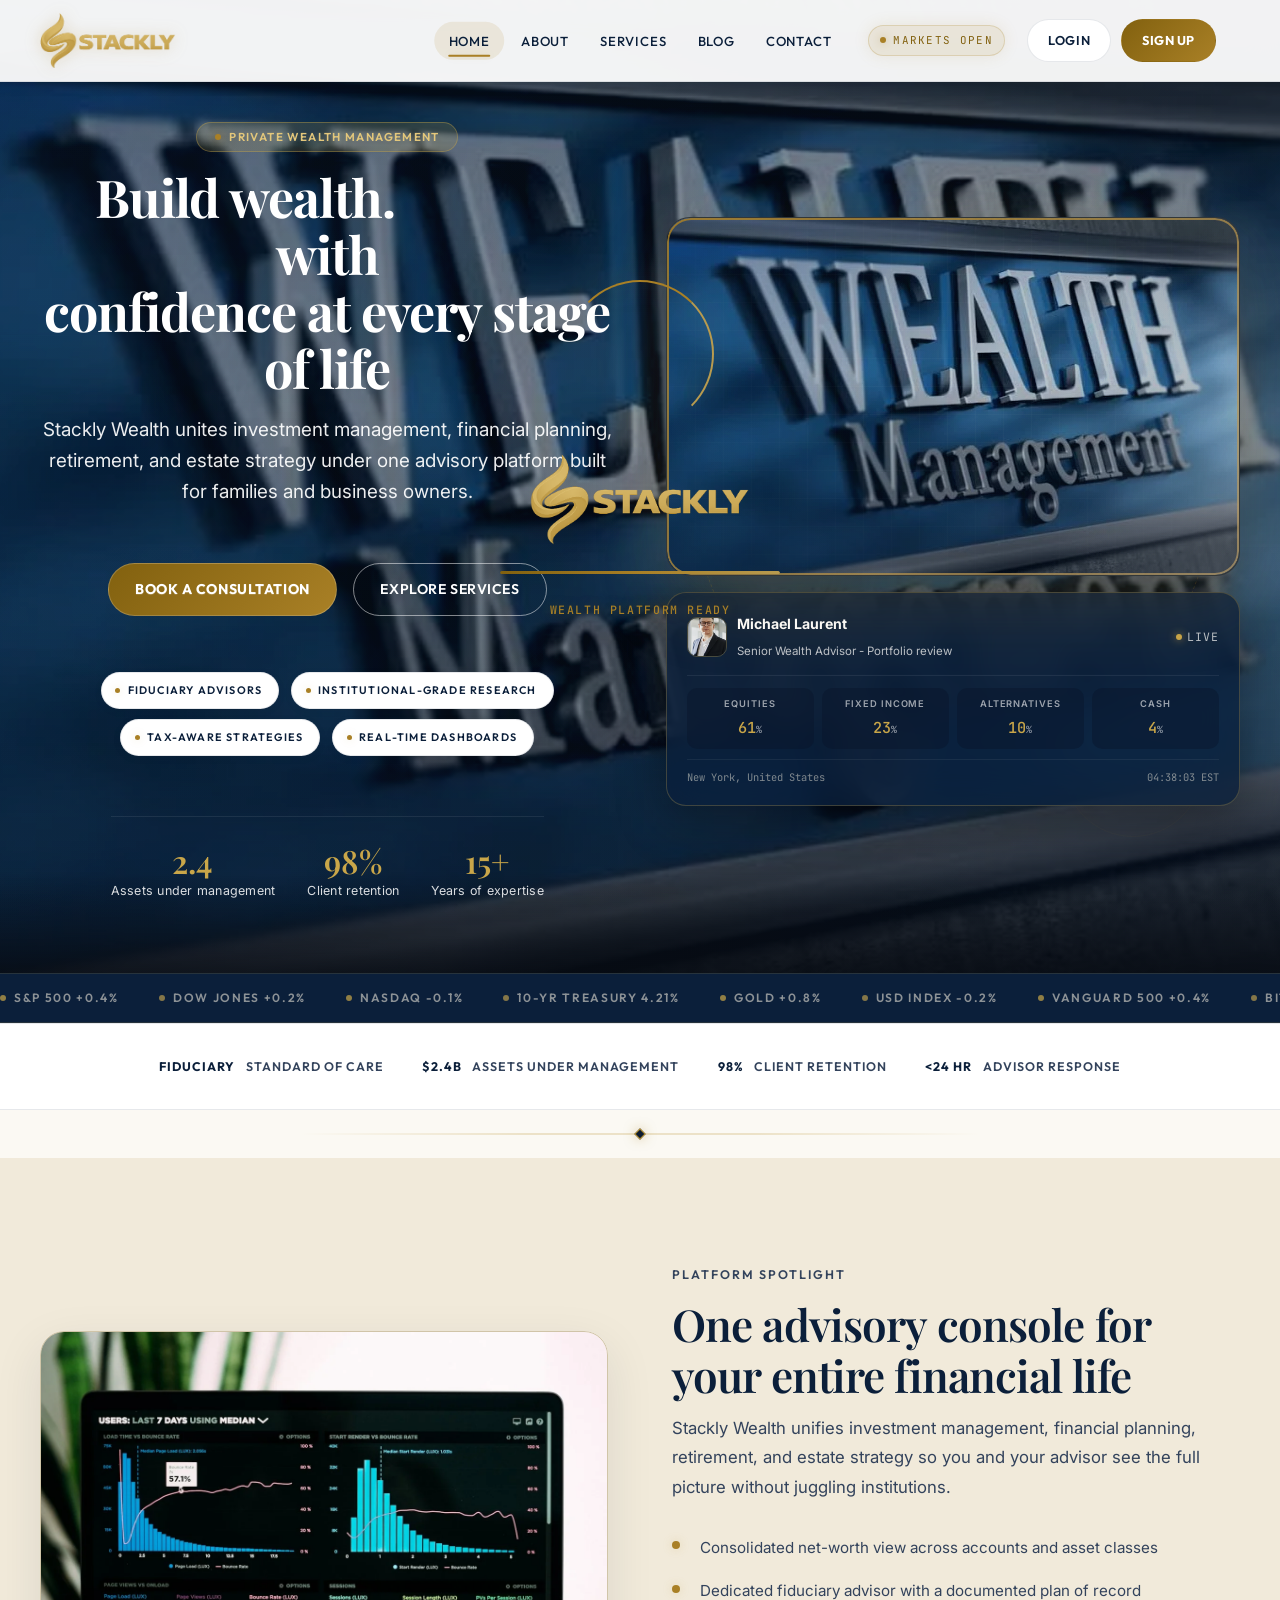
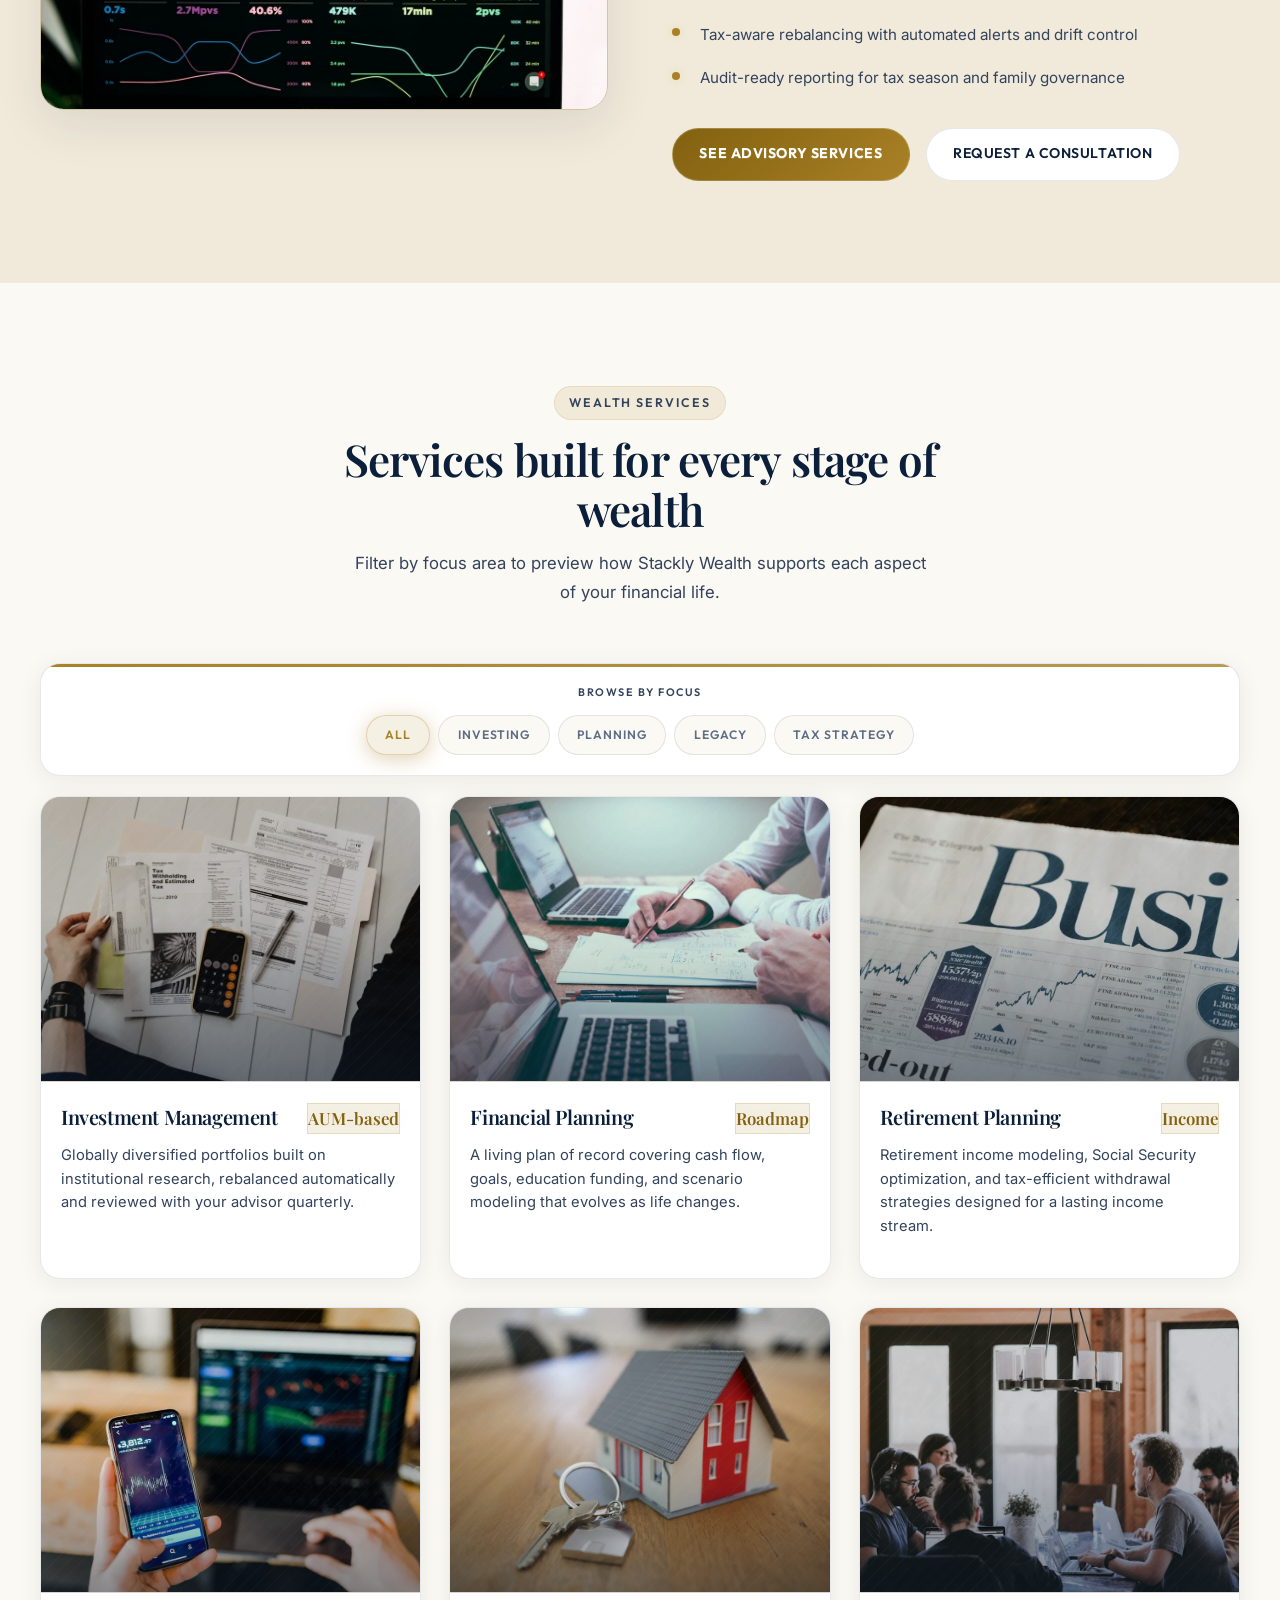
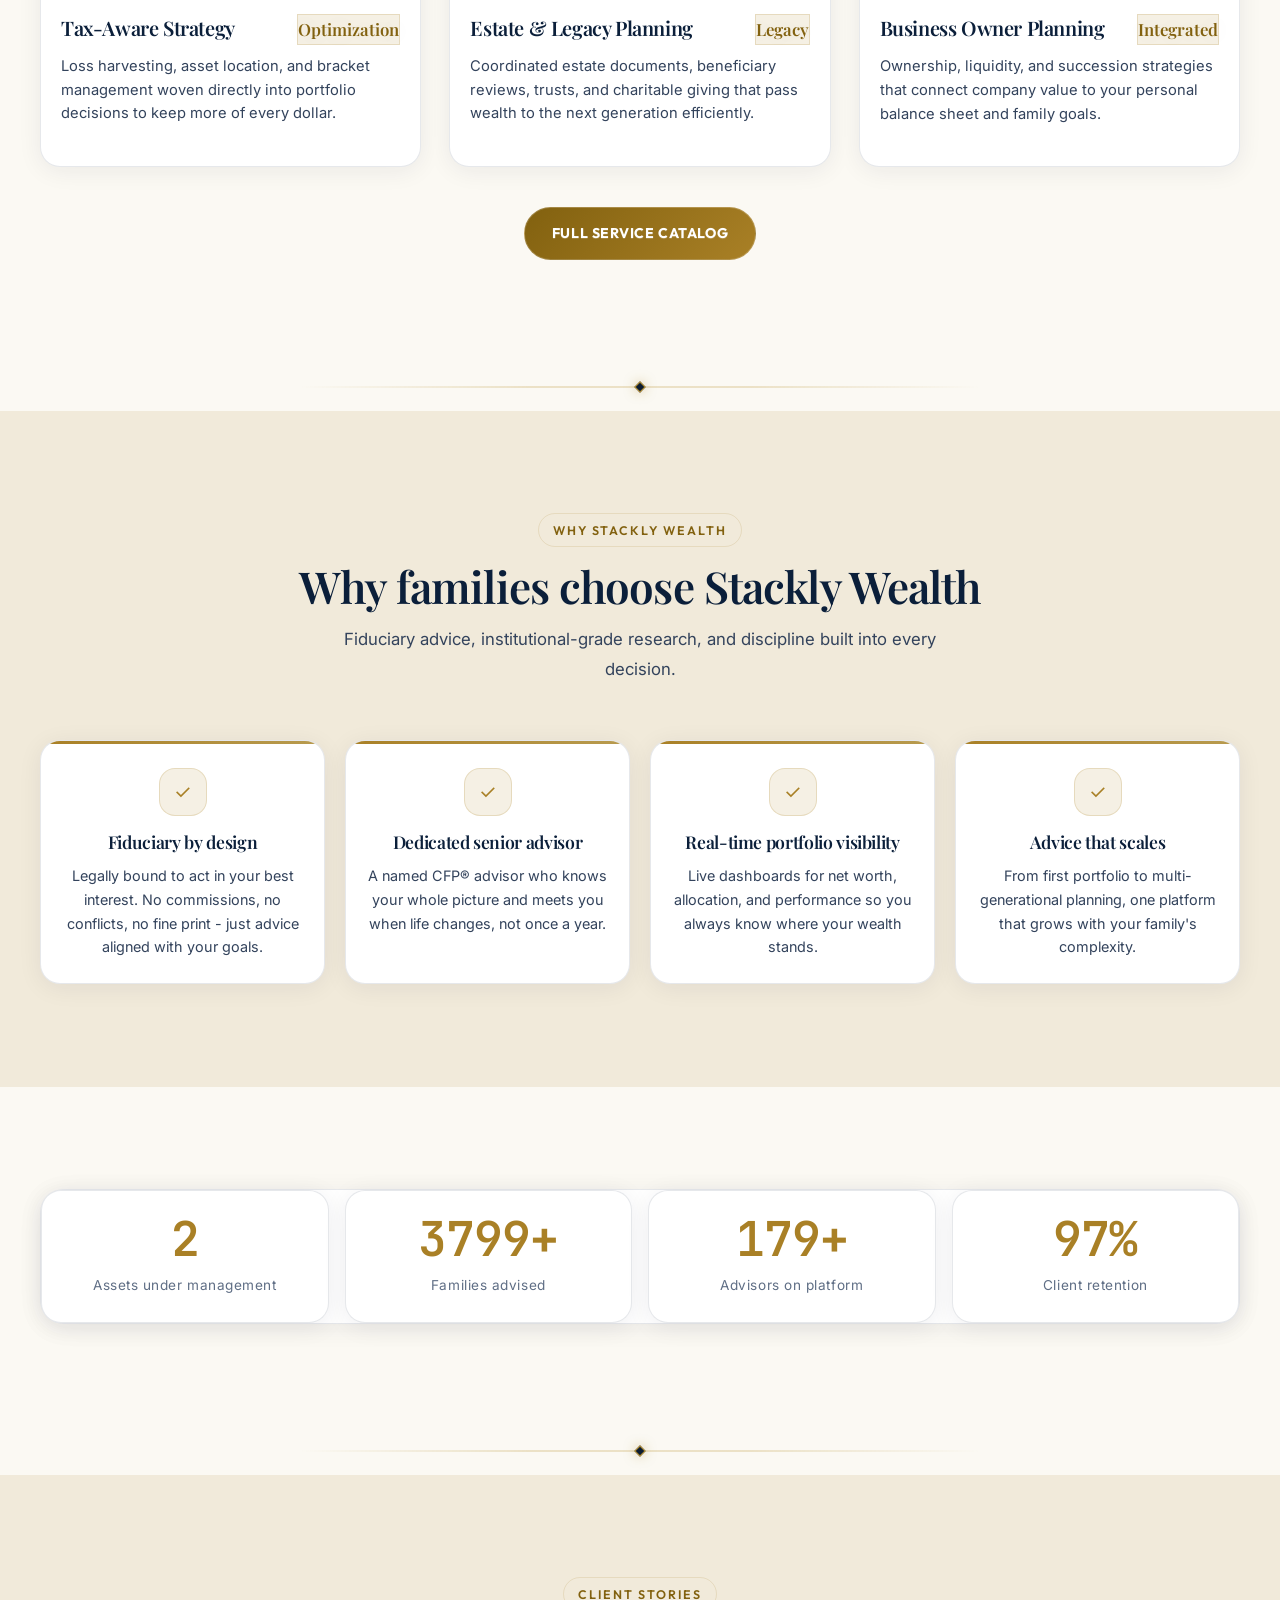
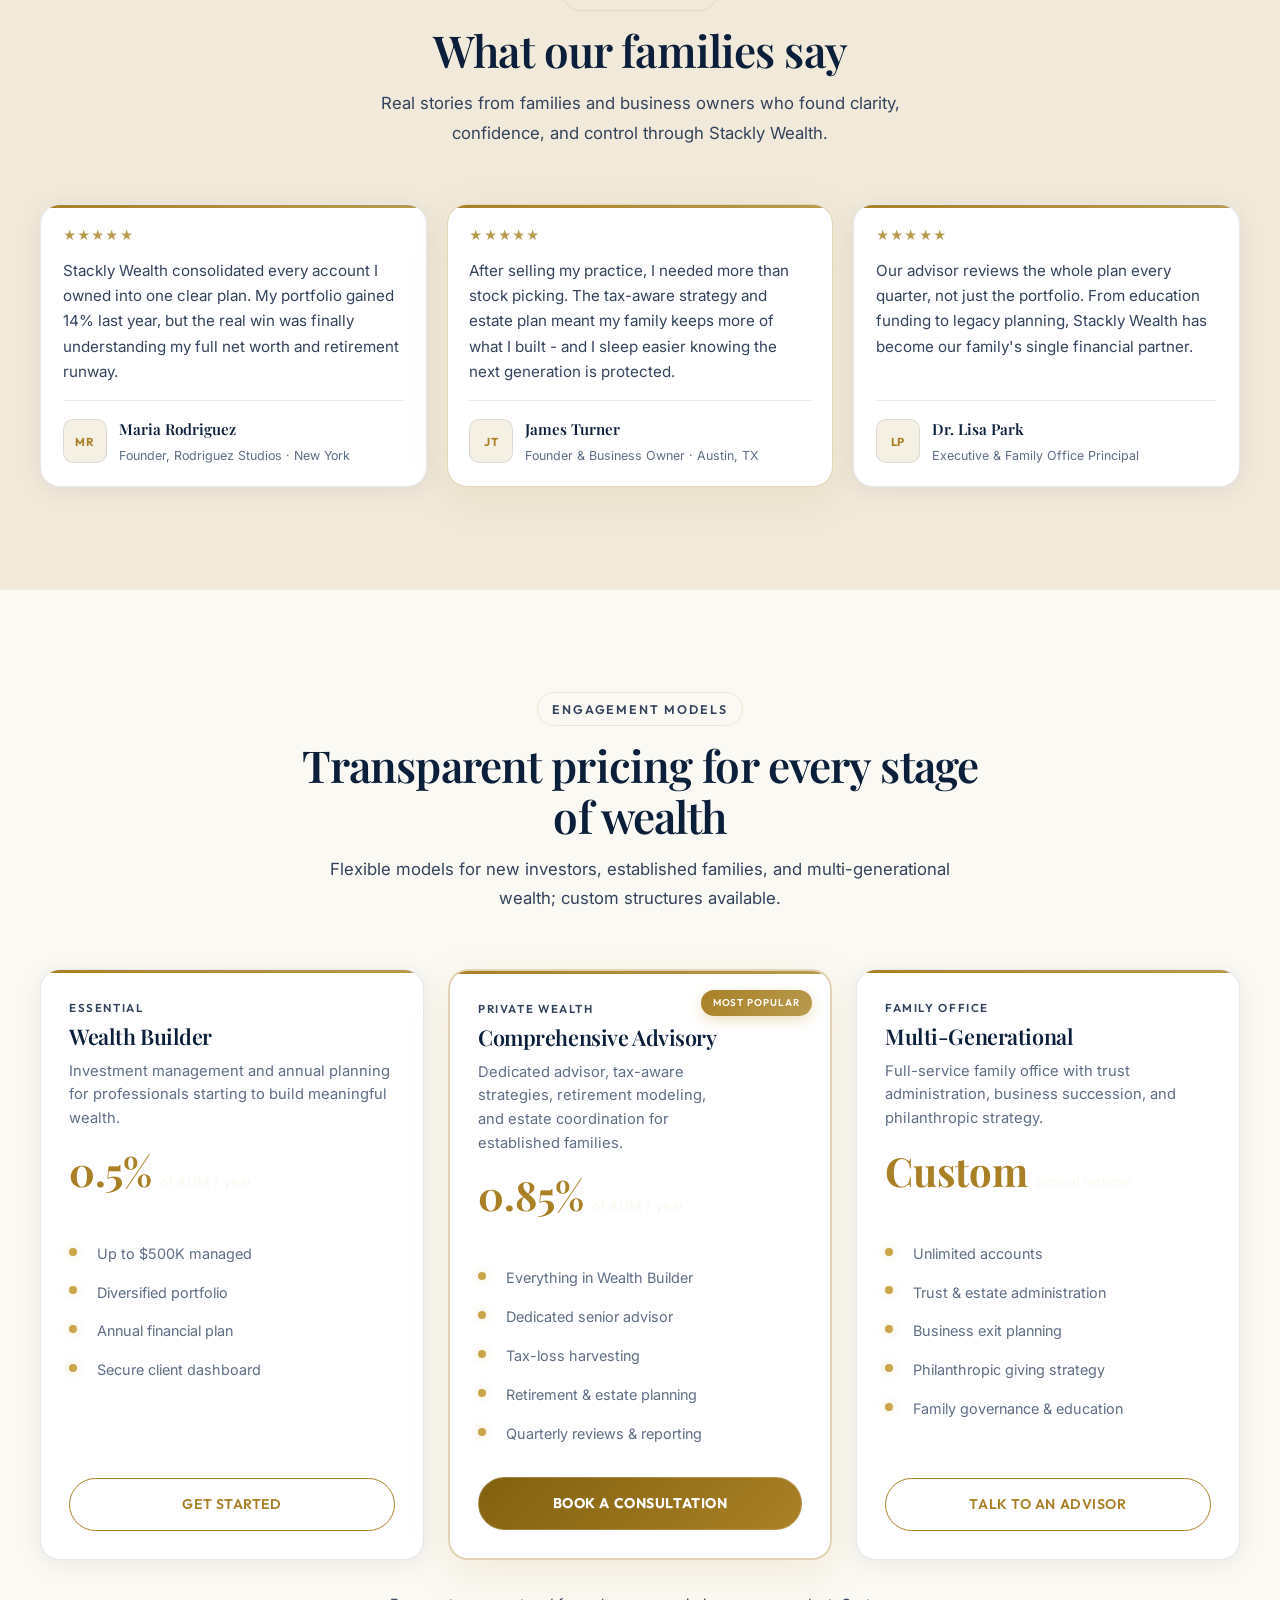
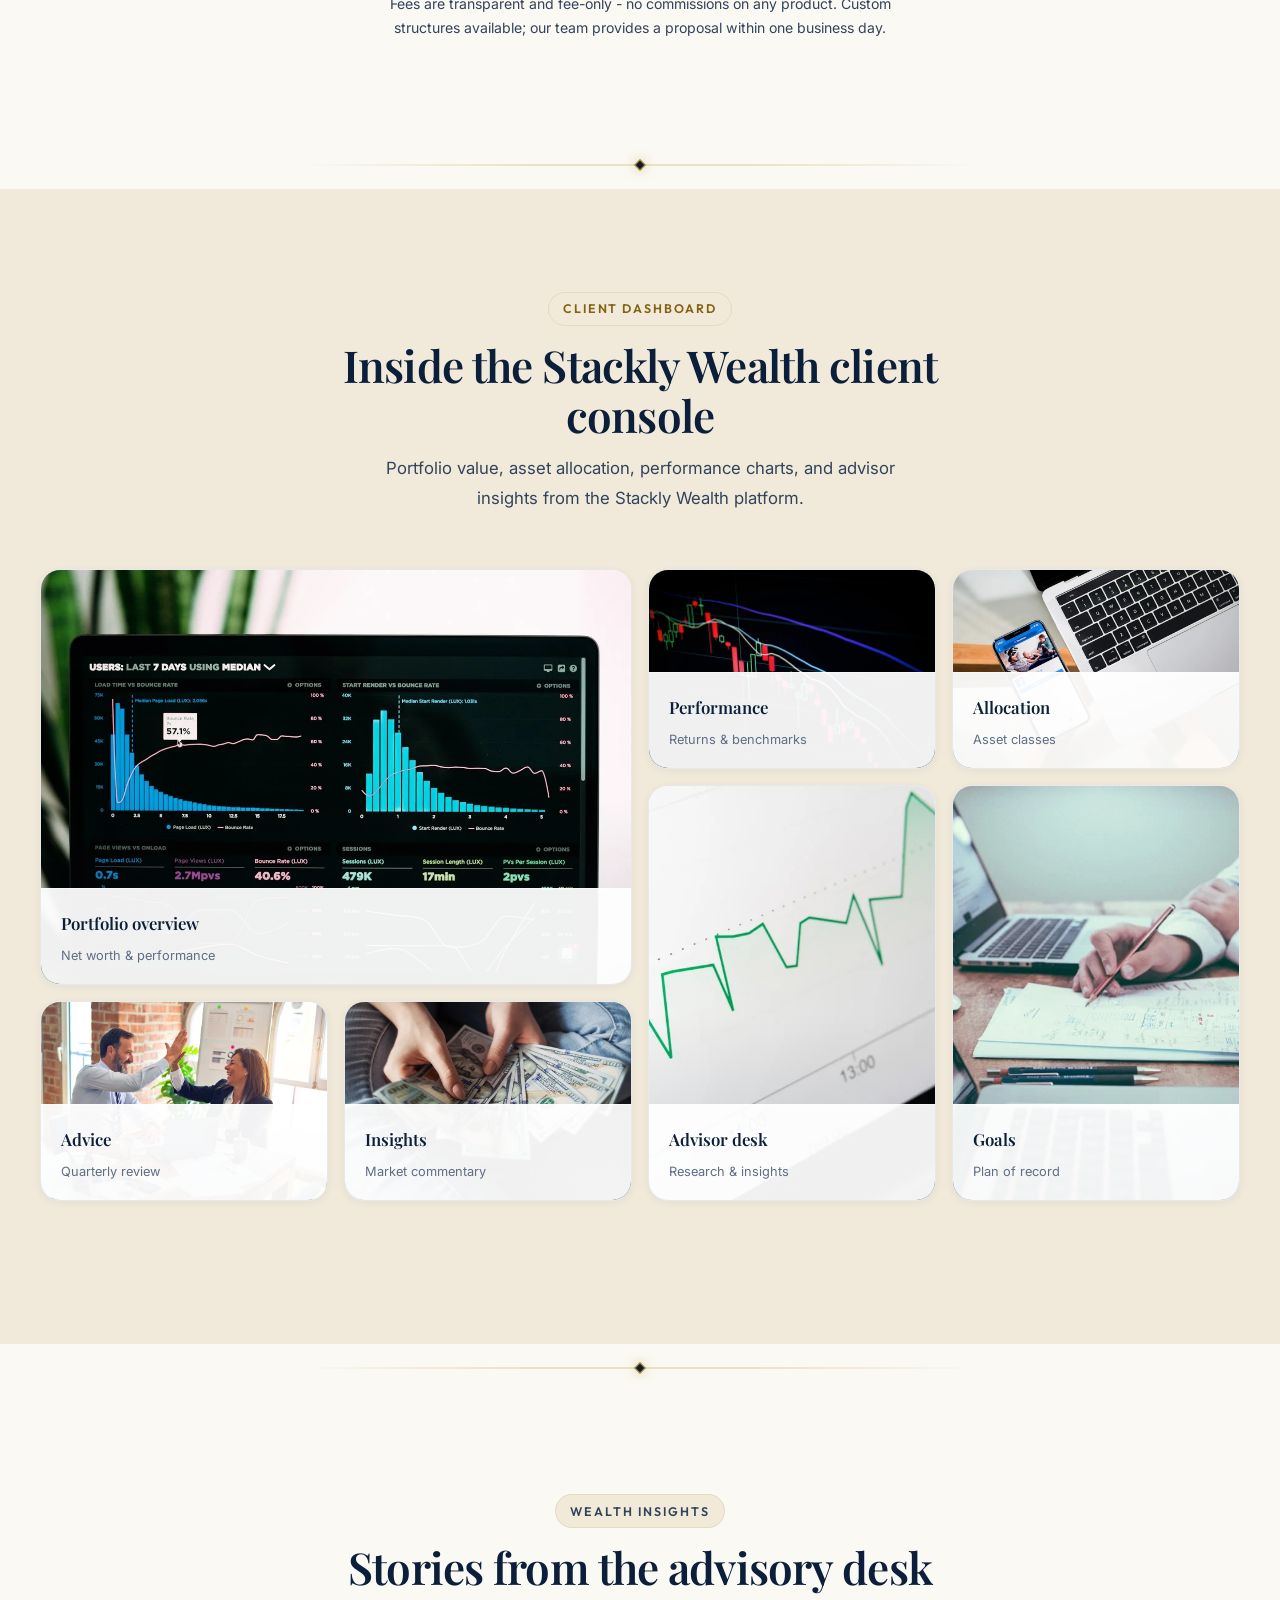
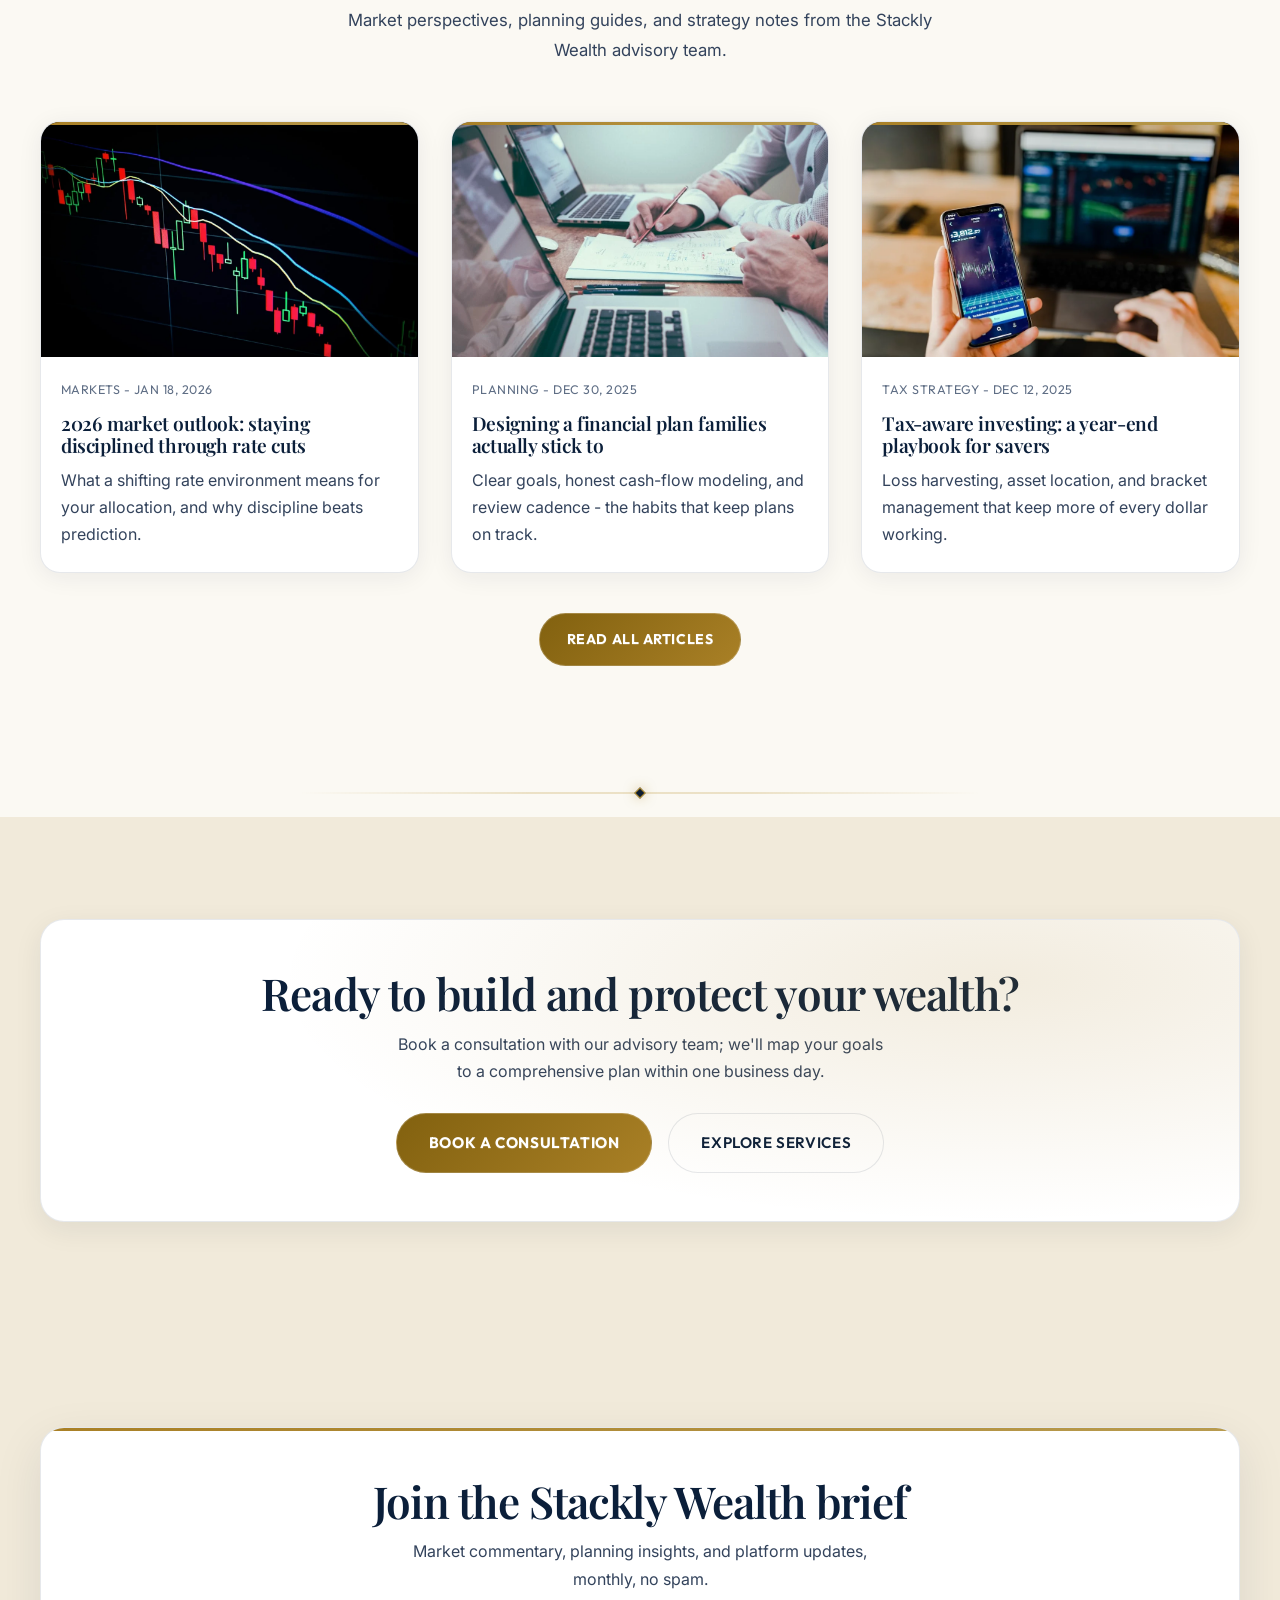
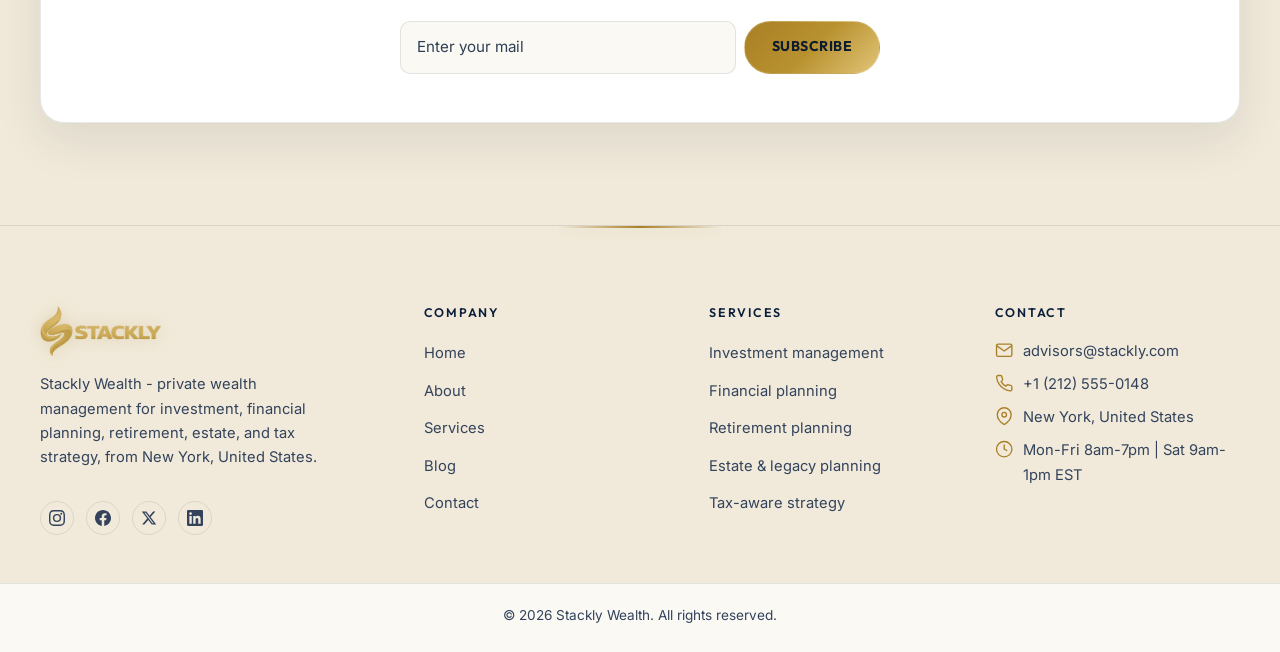
==== commit 9f4eb2ae: "Add files via upload" ====
--- a/index.html
+++ b/index.html
@@ -21,7 +21,7 @@
   <div id="preloader" aria-hidden="true">
     <div class="preloader__stage">
       <div class="preloader__ring" aria-hidden="true"><span class="preloader__ring-arc"></span></div>
-      <img class="preloader__logo" src="images/stackly-wealth-logo.svg" alt="Stackly Wealth" width="220" height="48" decoding="async">
+      <img class="preloader__logo" src="images/logo.webp" alt="Stackly Wealth" width="220" height="48" decoding="async">
       <div class="preloader__progress" role="progressbar" aria-label="Loading" aria-valuemin="0" aria-valuemax="100" aria-valuenow="0">
         <span class="preloader__progress-fill"></span>
       </div>
@@ -558,11 +558,11 @@
       <div>
         <h4>Company</h4>
         <ul>
-          <li><a href="404.html">Home</a></li>
-          <li><a href="404.html">About</a></li>
-          <li><a href="404.html">Services</a></li>
-          <li><a href="404.html">Blog</a></li>
-          <li><a href="404.html">Contact</a></li>
+          <li><a href="index.html">Home</a></li>
+          <li><a href="about.html">About</a></li>
+          <li><a href="services.html">Services</a></li>
+          <li><a href="blog.html">Blog</a></li>
+          <li><a href="contact.html">Contact</a></li>
         </ul>
       </div>
       <div>
--- a/css/style.css
+++ b/css/style.css
@@ -593,18 +593,61 @@
   gap: 1rem;
 }
 
-.form-check {
-  display: flex;
-  align-items: flex-start;
-  gap: 0.65rem;
+.form .form-check {
+  display: flex;
+  align-items: center;
+  gap: 0.55rem;
+  margin-bottom: 0;
   font-size: 0.9rem;
-  color: var(--color-muted);
-}
-
-.form-check input[type="checkbox"],
-.form-check input[type="radio"] {
-  margin-top: 0.25rem;
-  accent-color: var(--color-accent);
+  font-weight: 500;
+  color: var(--color-muted);
+  cursor: pointer;
+}
+
+.form-check__input {
+  position: absolute;
+  opacity: 0;
+  width: 0;
+  height: 0;
+}
+
+.form-check__box {
+  position: relative;
+  display: inline-block;
+  width: 1.05rem;
+  height: 1.05rem;
+  min-width: 1.05rem;
+  border: 2px solid rgba(140, 150, 165, 0.5);
+  border-radius: 0.3rem;
+  background: transparent;
+  transition: border-color 0.2s ease, background-color 0.2s ease;
+}
+
+.form-check__box::after {
+  content: "";
+  position: absolute;
+  left: 0.22rem;
+  top: 0.04rem;
+  width: 0.32rem;
+  height: 0.6rem;
+  border: solid #fff;
+  border-width: 0 2px 2px 0;
+  transform: rotate(45deg) scale(0);
+  transition: transform 0.15s ease;
+}
+
+.form-check__input:checked + .form-check__box {
+  background: var(--color-accent);
+  border-color: var(--color-accent);
+}
+
+.form-check__input:checked + .form-check__box::after {
+  transform: rotate(45deg) scale(1);
+}
+
+.form-check__input:focus-visible + .form-check__box {
+  outline: 2px solid var(--color-accent);
+  outline-offset: 2px;
 }
 
 .form {
@@ -834,9 +877,20 @@
   font-weight: 600;
 }
 
+.auth-form__options {
+  display: flex;
+  align-items: center;
+  justify-content: space-between;
+  gap: 1rem;
+  margin: -0.25rem 0 1.15rem;
+}
+
+.auth-form__options .auth-form__forgot-link {
+  margin: 0;
+  text-align: right;
+}
+
 .auth-form__forgot-link {
-  margin: -0.25rem 0 1.15rem;
-  text-align: right;
   font-size: 0.85rem;
 }
 
@@ -3174,11 +3228,42 @@
   justify-content: center;
   width: 44px;
   height: 44px;
+  padding: 0;
   border: 1px solid var(--color-line);
   border-radius: var(--radius-sm);
   background: var(--color-surface);
   color: var(--color-ink);
   cursor: pointer;
+}
+
+.dash-sidebar-toggle__bars {
+  display: inline-flex;
+  flex-direction: column;
+  justify-content: center;
+  gap: 4px;
+  width: 18px;
+  flex-shrink: 0;
+}
+
+.dash-sidebar-toggle__bars span {
+  display: block;
+  width: 100%;
+  height: 2px;
+  border-radius: 2px;
+  background: currentColor;
+  transition: transform 0.25s ease, opacity 0.25s ease;
+}
+
+.dash-sidebar-toggle[aria-expanded="true"] .dash-sidebar-toggle__bars span:nth-child(1) {
+  transform: translateY(6px) rotate(45deg);
+}
+
+.dash-sidebar-toggle[aria-expanded="true"] .dash-sidebar-toggle__bars span:nth-child(2) {
+  opacity: 0;
+}
+
+.dash-sidebar-toggle[aria-expanded="true"] .dash-sidebar-toggle__bars span:nth-child(3) {
+  transform: translateY(-6px) rotate(-45deg);
 }
 
 .dashboard-backdrop {
--- a/css/responsive.css
+++ b/css/responsive.css
@@ -616,6 +616,16 @@
     display: inline-flex;
   }
 
+  .dashboard-sidebar-pro.is-open + .dashboard-main-pro .dash-sidebar-toggle {
+    position: fixed;
+    top: 1rem;
+    right: calc(100vw - min(300px, 88vw) + 1rem);
+    z-index: 1000;
+    background: var(--color-surface);
+    border-color: var(--color-line);
+    box-shadow: 0 6px 20px rgba(0, 0, 0, 0.25);
+  }
+
   .dashboard-top {
     flex-wrap: wrap;
   }
--- a/css/light-theme.css
+++ b/css/light-theme.css
@@ -1,5 +1,5 @@
 /**
- * Hospital Management � Light theme
+ * Wealth Management � Light theme
  * Indigo + terracotta accents � white surfaces � restructured cards & hero
  */
 
@@ -205,19 +205,22 @@
 }
 
 body.premium-theme .hero-premium--split-light.hero-bg .hero-split__copy .hero-premium__kicker {
-  background: rgba(201, 166, 73, 0.16);
-  border-color: rgba(201, 166, 73, 0.38);
-  color: #E3C77B;
+  background: rgba(201, 166, 73, 0.16) !important;
+  border-color: rgba(201, 166, 73, 0.38) !important;
+  color: #E3C77B !important;
+  -webkit-text-fill-color: #E3C77B !important;
 }
 
 body.premium-theme .hero-premium--split-light.hero-bg .btn--outline-dark {
-  border-color: rgba(255, 255, 255, 0.5);
-  color: #FFFFFF;
+  border-color: rgba(255, 255, 255, 0.5) !important;
+  color: #FFFFFF !important;
+  background: transparent !important;
 }
 
 body.premium-theme .hero-premium--split-light.hero-bg .btn--outline-dark:hover {
-  border-color: #C9A649;
-  color: #E3C77B;
+  border-color: #C9A649 !important;
+  color: #E3C77B !important;
+  background: transparent !important;
 }
 
 body.premium-theme .hero-premium--split-light.hero-bg .hero-split__copy .hero-wealth-stats .hero-wealth-stats__label {
